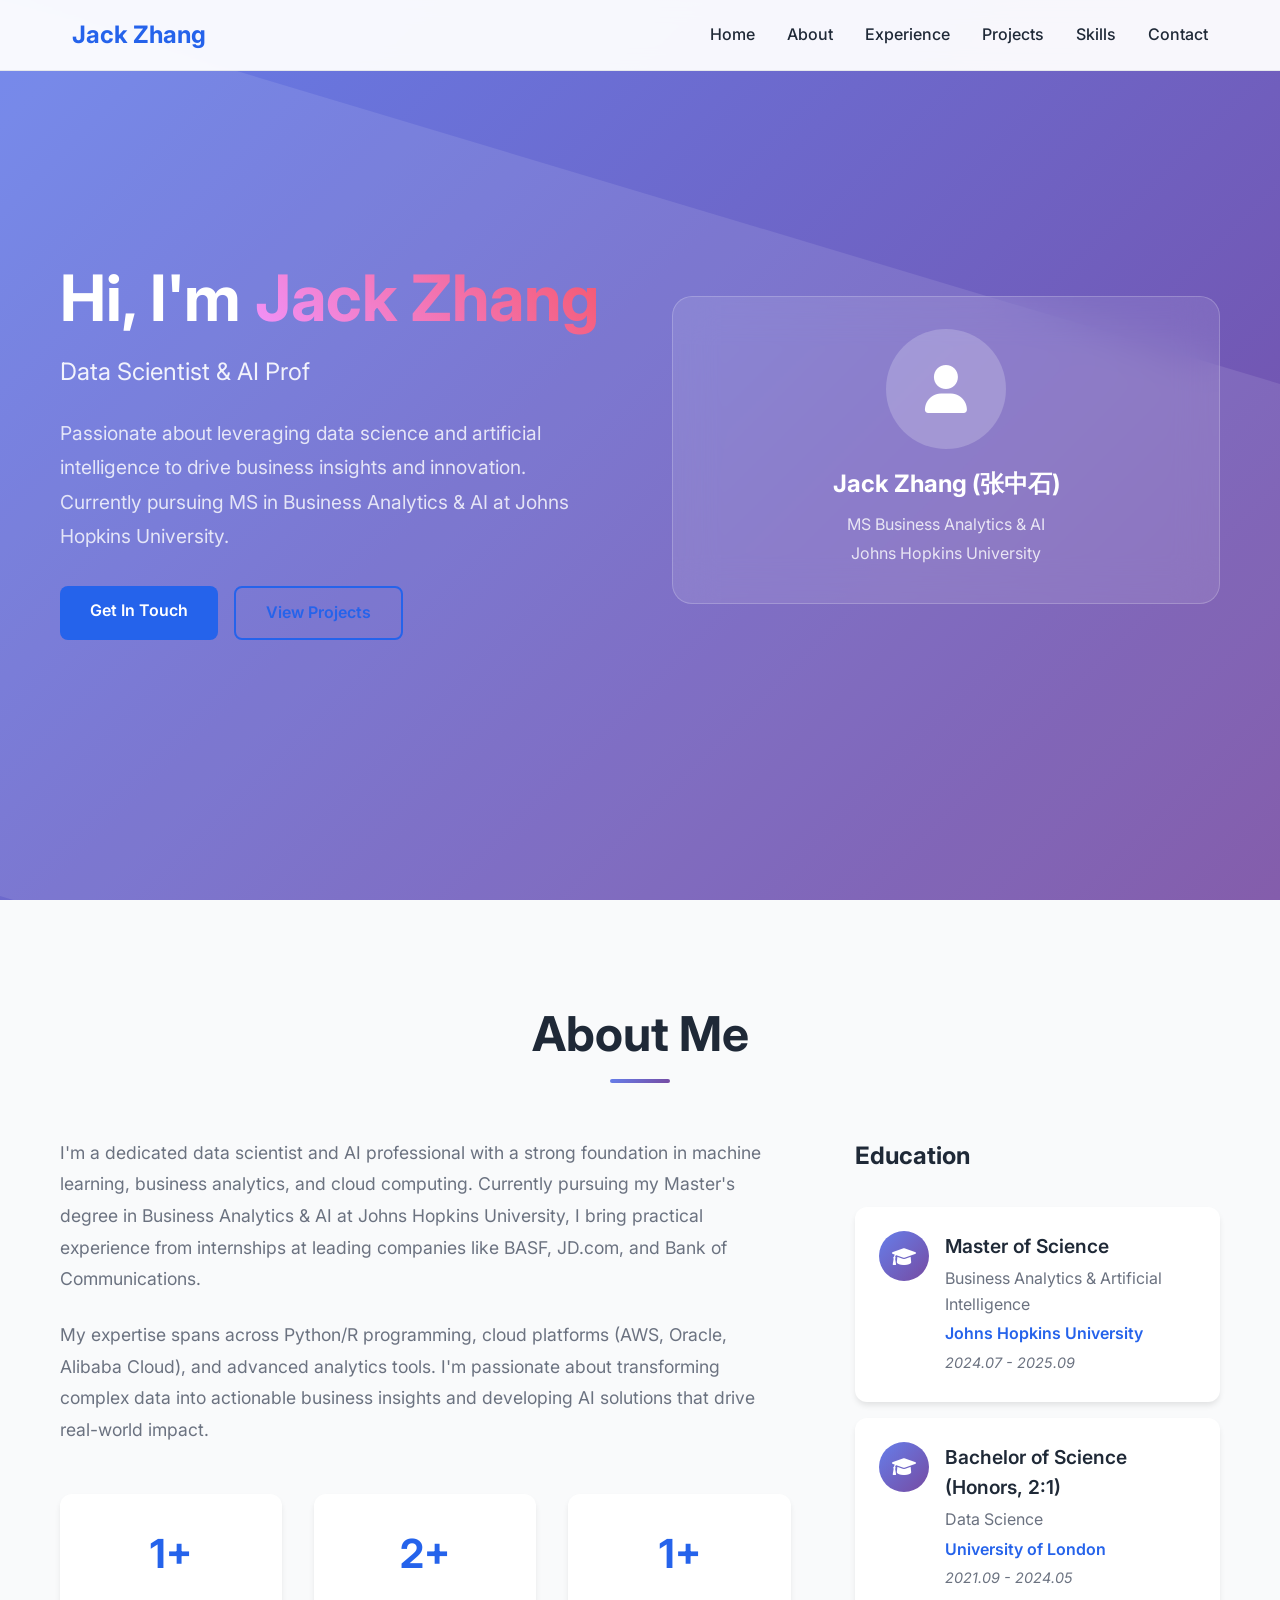
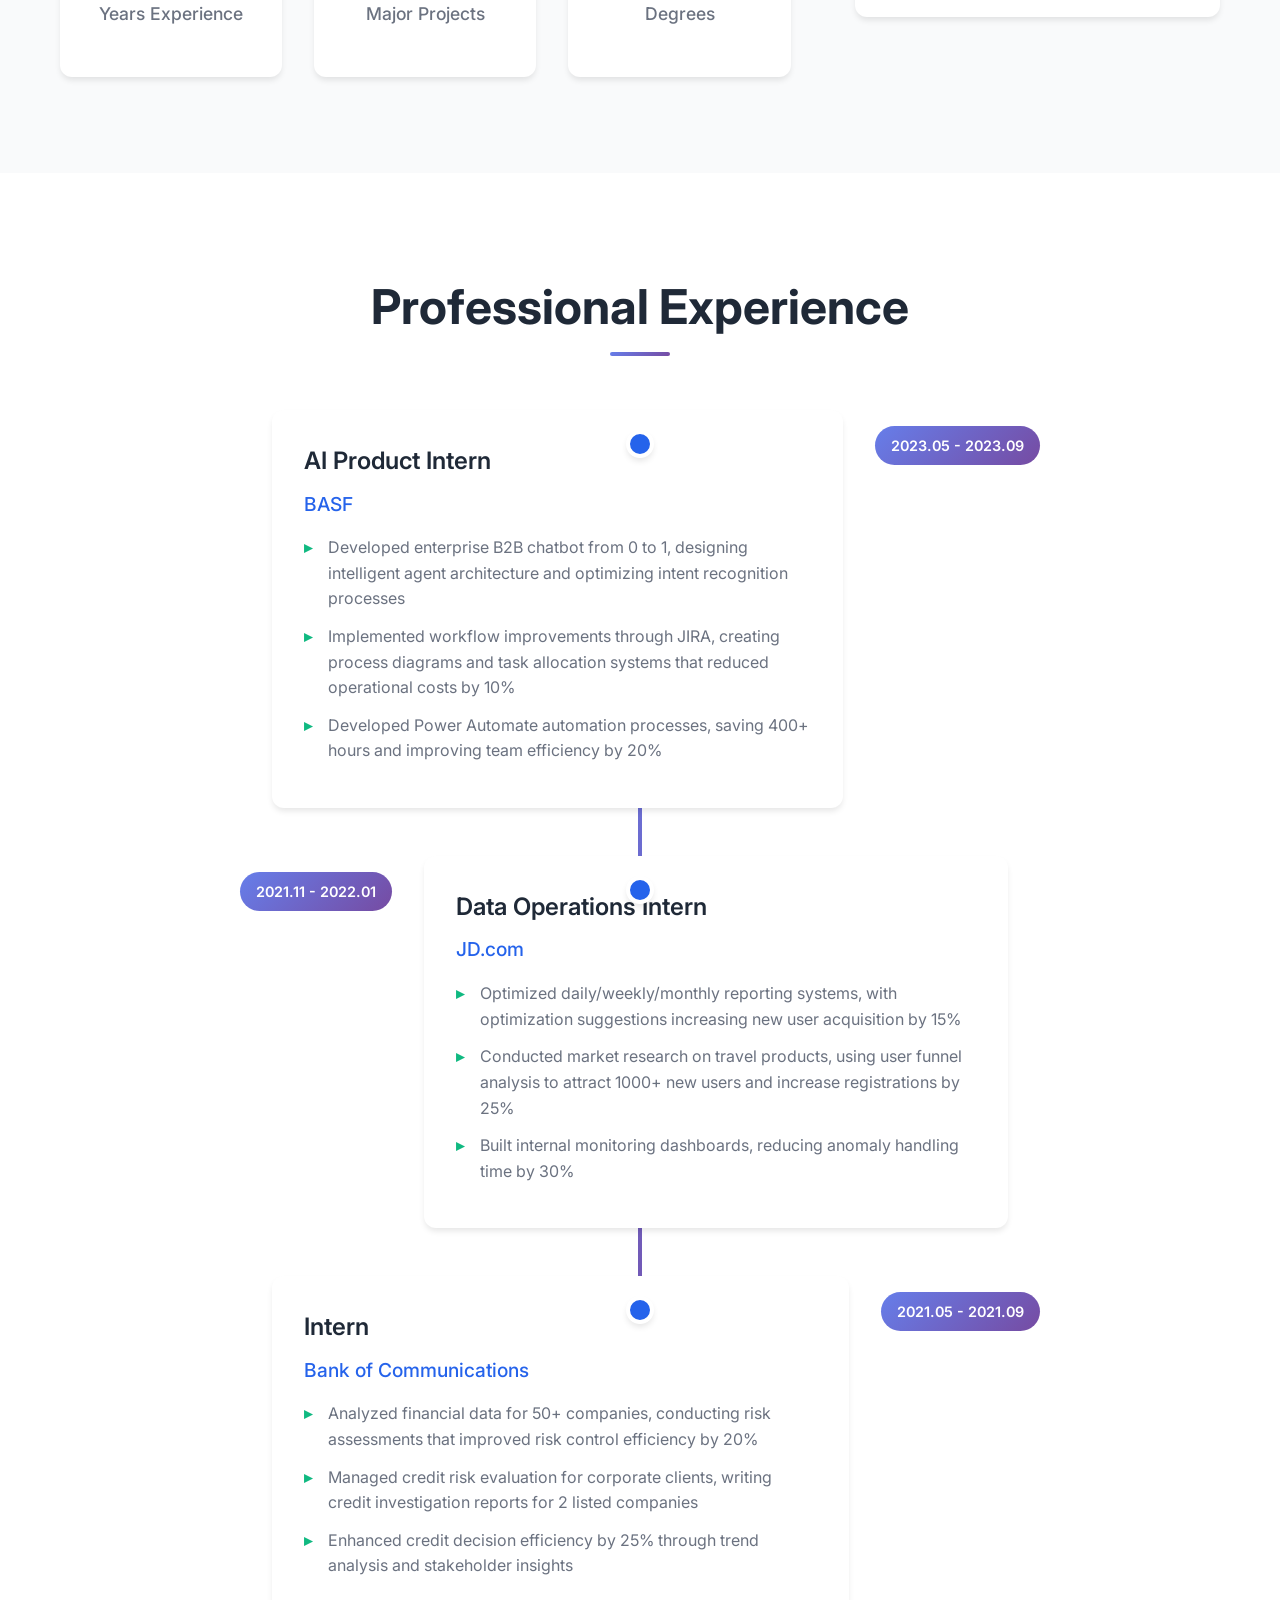
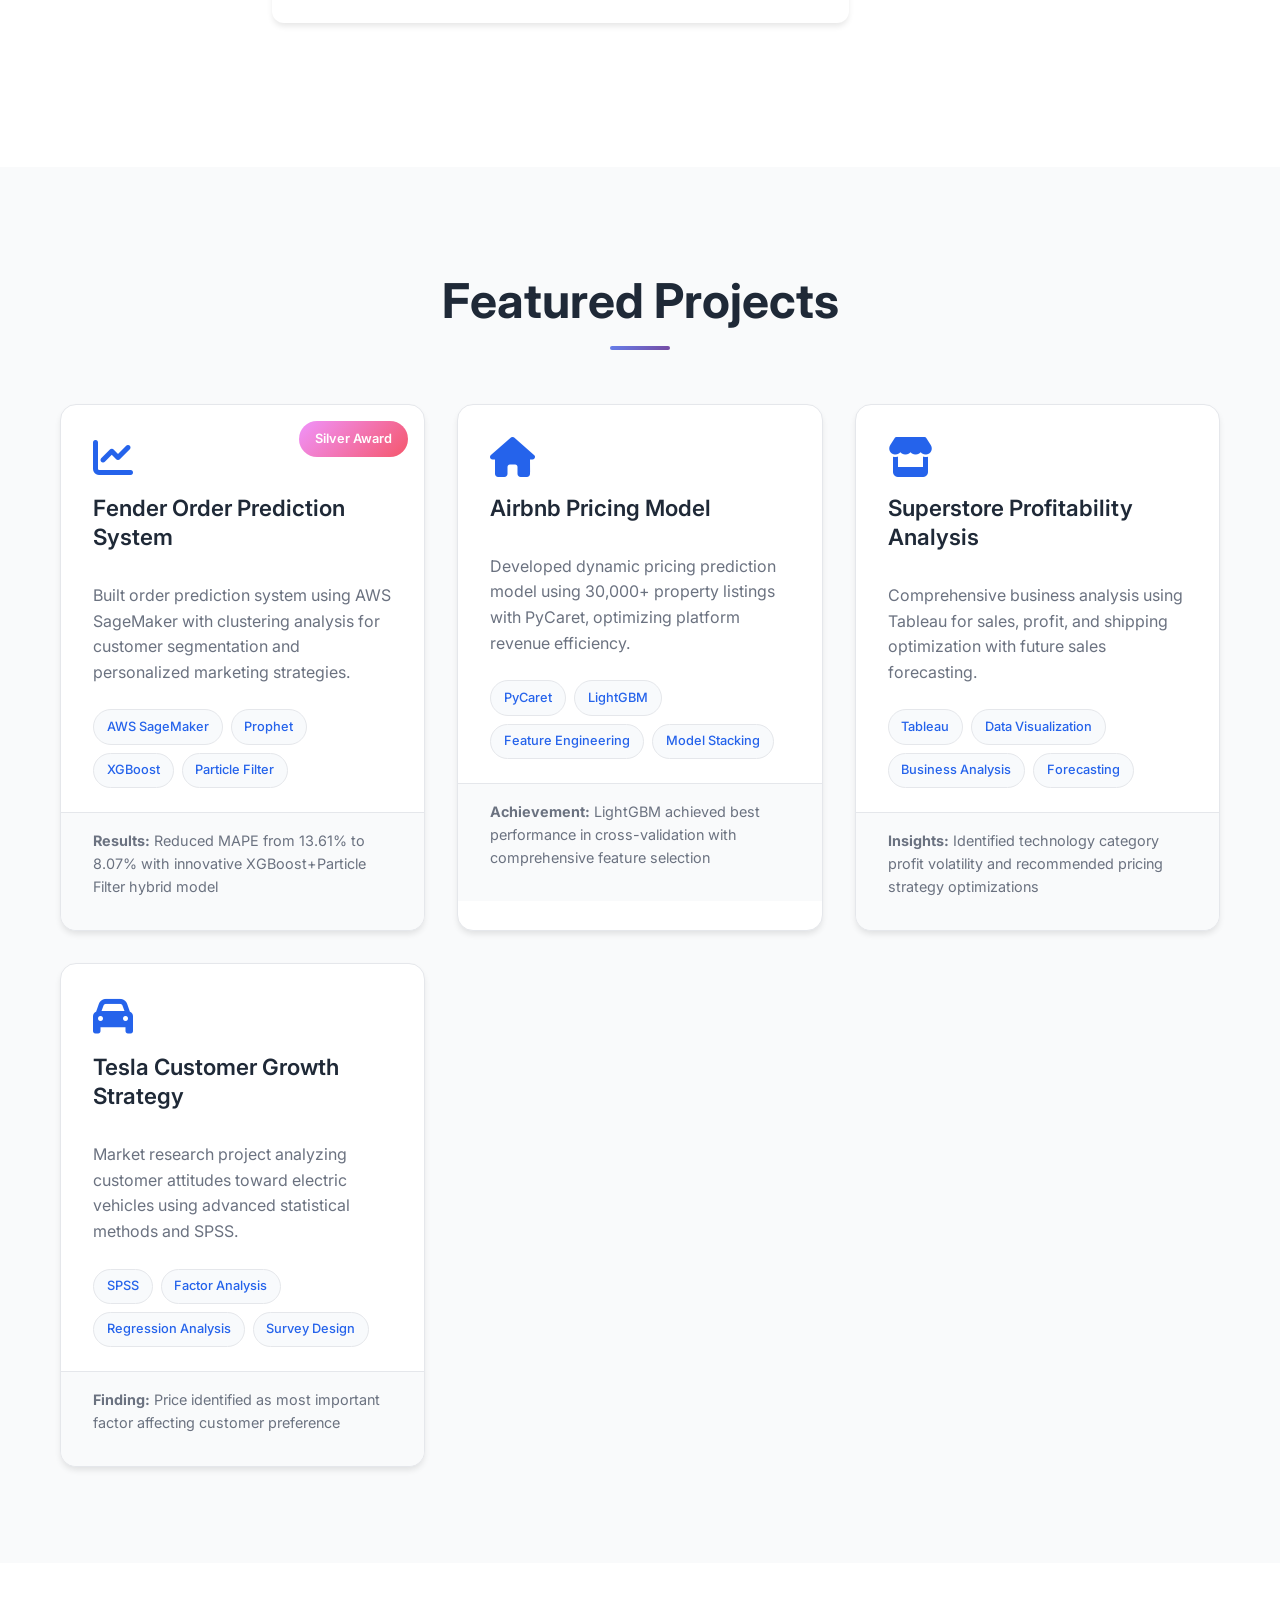
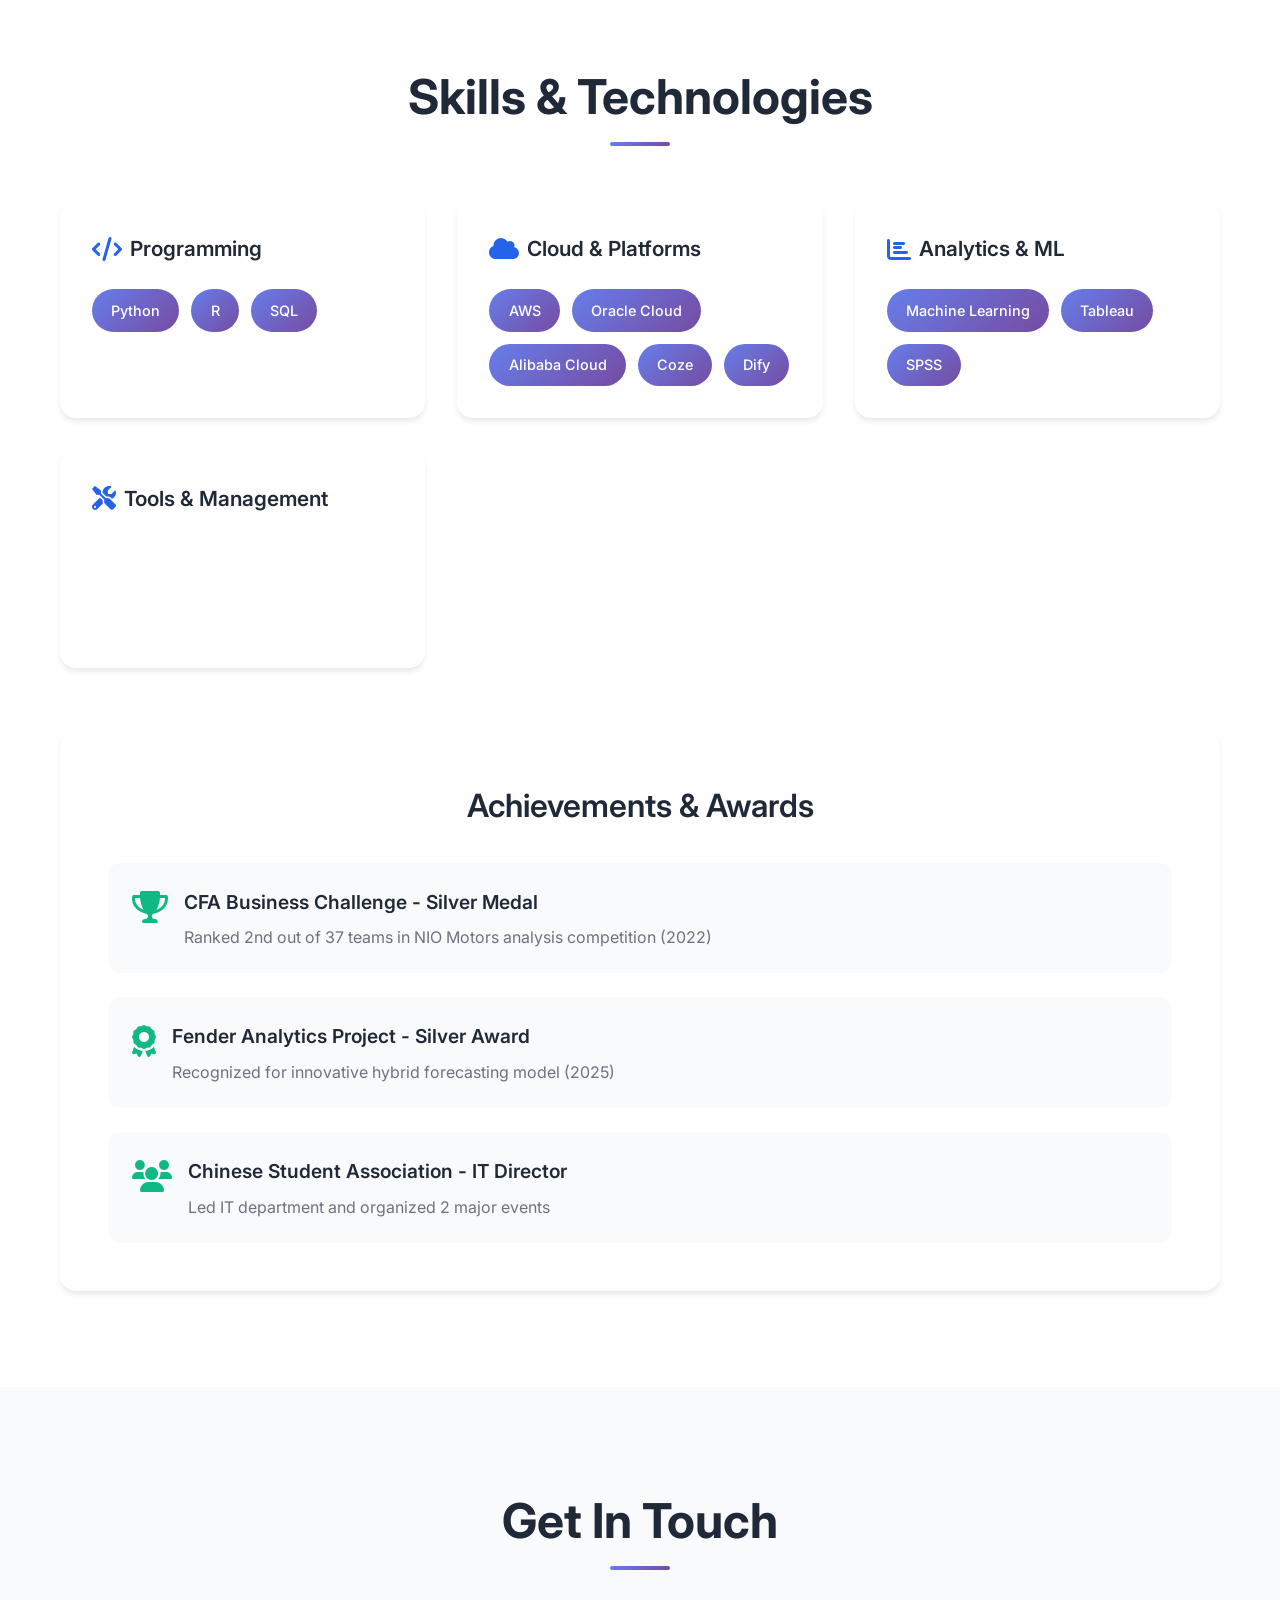
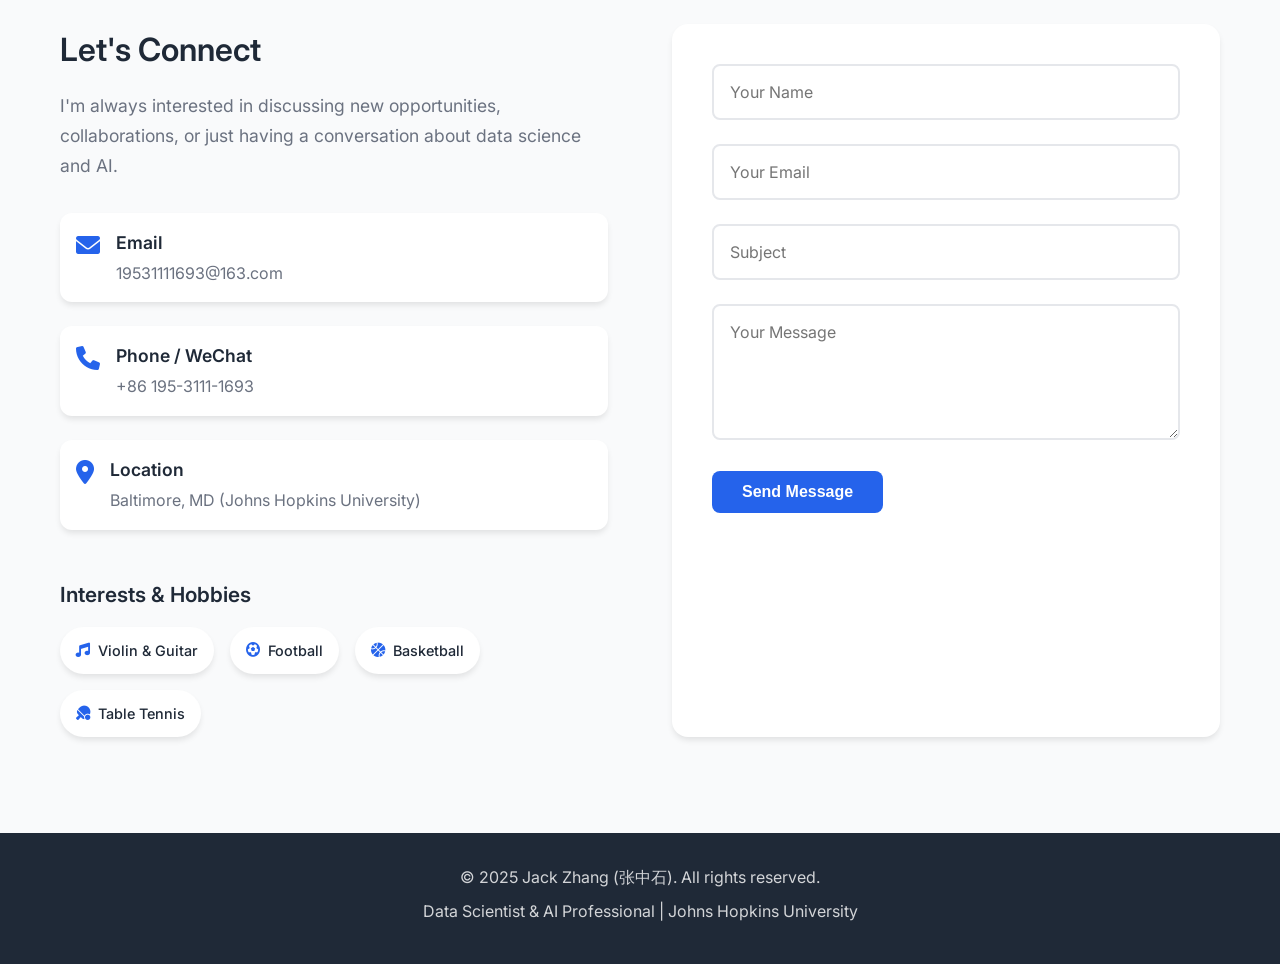
==== index.html @ 3772427a "Create personal portfolio website with responsive design and interactive features Co-authored-by: zh" ====
<!DOCTYPE html>
<html lang="en">
<head>
    <meta charset="UTF-8">
    <meta name="viewport" content="width=device-width, initial-scale=1.0">
    <title>Jack Zhang - Data Scientist & AI Professional</title>
    <link rel="stylesheet" href="styles.css">
    <link href="https://fonts.googleapis.com/css2?family=Inter:wght@300;400;500;600;700&display=swap" rel="stylesheet">
    <link rel="stylesheet" href="https://cdnjs.cloudflare.com/ajax/libs/font-awesome/6.0.0/css/all.min.css">
</head>
<body>
    <!-- Navigation -->
    <nav class="navbar">
        <div class="nav-container">
            <div class="nav-logo">
                <a href="#home">Jack Zhang</a>
            </div>
            <div class="nav-menu">
                <a href="#home" class="nav-link">Home</a>
                <a href="#about" class="nav-link">About</a>
                <a href="#experience" class="nav-link">Experience</a>
                <a href="#projects" class="nav-link">Projects</a>
                <a href="#skills" class="nav-link">Skills</a>
                <a href="#contact" class="nav-link">Contact</a>
            </div>
            <div class="hamburger">
                <span></span>
                <span></span>
                <span></span>
            </div>
        </div>
    </nav>

    <!-- Hero Section -->
    <section id="home" class="hero">
        <div class="container">
            <div class="hero-content">
                <div class="hero-text">
                    <h1 class="hero-title">
                        Hi, I'm <span class="highlight">Jack Zhang</span>
                    </h1>
                    <h2 class="hero-subtitle">Data Scientist & AI Professional</h2>
                    <p class="hero-description">
                        Passionate about leveraging data science and artificial intelligence to drive business insights and innovation. 
                        Currently pursuing MS in Business Analytics & AI at Johns Hopkins University.
                    </p>
                    <div class="hero-buttons">
                        <a href="#contact" class="btn btn-primary">Get In Touch</a>
                        <a href="#projects" class="btn btn-secondary">View Projects</a>
                    </div>
                </div>
                <div class="hero-image">
                    <div class="profile-card">
                        <div class="profile-avatar">
                            <i class="fas fa-user"></i>
                        </div>
                        <div class="profile-info">
                            <h3>Jack Zhang (张中石)</h3>
                            <p>MS Business Analytics & AI</p>
                            <p>Johns Hopkins University</p>
                        </div>
                    </div>
                </div>
            </div>
        </div>
    </section>

    <!-- About Section -->
    <section id="about" class="about">
        <div class="container">
            <h2 class="section-title">About Me</h2>
            <div class="about-content">
                <div class="about-text">
                    <p>
                        I'm a dedicated data scientist and AI professional with a strong foundation in machine learning, 
                        business analytics, and cloud computing. Currently pursuing my Master's degree in Business Analytics 
                        & AI at Johns Hopkins University, I bring practical experience from internships at leading companies 
                        like BASF, JD.com, and Bank of Communications.
                    </p>
                    <p>
                        My expertise spans across Python/R programming, cloud platforms (AWS, Oracle, Alibaba Cloud), 
                        and advanced analytics tools. I'm passionate about transforming complex data into actionable 
                        business insights and developing AI solutions that drive real-world impact.
                    </p>
                    <div class="about-stats">
                        <div class="stat">
                            <h3>3+</h3>
                            <p>Years Experience</p>
                        </div>
                        <div class="stat">
                            <h3>5+</h3>
                            <p>Major Projects</p>
                        </div>
                        <div class="stat">
                            <h3>2</h3>
                            <p>Degrees</p>
                        </div>
                    </div>
                </div>
                <div class="about-education">
                    <h3>Education</h3>
                    <div class="education-item">
                        <div class="education-icon">
                            <i class="fas fa-graduation-cap"></i>
                        </div>
                        <div class="education-details">
                            <h4>Master of Science</h4>
                            <p>Business Analytics & Artificial Intelligence</p>
                            <p class="institution">Johns Hopkins University</p>
                            <p class="date">2024.07 - 2025.09</p>
                        </div>
                    </div>
                    <div class="education-item">
                        <div class="education-icon">
                            <i class="fas fa-graduation-cap"></i>
                        </div>
                        <div class="education-details">
                            <h4>Bachelor of Science (Honors, 2:1)</h4>
                            <p>Data Science</p>
                            <p class="institution">University of London</p>
                            <p class="date">2021.09 - 2024.05</p>
                        </div>
                    </div>
                </div>
            </div>
        </div>
    </section>

    <!-- Experience Section -->
    <section id="experience" class="experience">
        <div class="container">
            <h2 class="section-title">Professional Experience</h2>
            <div class="timeline">
                <div class="timeline-item">
                    <div class="timeline-date">2023.05 - 2023.09</div>
                    <div class="timeline-content">
                        <h3>AI Product Intern</h3>
                        <h4>BASF</h4>
                        <ul>
                            <li>Developed enterprise B2B chatbot from 0 to 1, designing intelligent agent architecture and optimizing intent recognition processes</li>
                            <li>Implemented workflow improvements through JIRA, creating process diagrams and task allocation systems that reduced operational costs by 10%</li>
                            <li>Developed Power Automate automation processes, saving 400+ hours and improving team efficiency by 20%</li>
                        </ul>
                    </div>
                </div>
                <div class="timeline-item">
                    <div class="timeline-date">2021.11 - 2022.01</div>
                    <div class="timeline-content">
                        <h3>Data Operations Intern</h3>
                        <h4>JD.com</h4>
                        <ul>
                            <li>Optimized daily/weekly/monthly reporting systems, with optimization suggestions increasing new user acquisition by 15%</li>
                            <li>Conducted market research on travel products, using user funnel analysis to attract 1000+ new users and increase registrations by 25%</li>
                            <li>Built internal monitoring dashboards, reducing anomaly handling time by 30%</li>
                        </ul>
                    </div>
                </div>
                <div class="timeline-item">
                    <div class="timeline-date">2021.05 - 2021.09</div>
                    <div class="timeline-content">
                        <h3>Intern</h3>
                        <h4>Bank of Communications</h4>
                        <ul>
                            <li>Analyzed financial data for 50+ companies, conducting risk assessments that improved risk control efficiency by 20%</li>
                            <li>Managed credit risk evaluation for corporate clients, writing credit investigation reports for 2 listed companies</li>
                            <li>Enhanced credit decision efficiency by 25% through trend analysis and stakeholder insights</li>
                        </ul>
                    </div>
                </div>
            </div>
        </div>
    </section>

    <!-- Projects Section -->
    <section id="projects" class="projects">
        <div class="container">
            <h2 class="section-title">Featured Projects</h2>
            <div class="projects-grid">
                <div class="project-card">
                    <div class="project-header">
                        <i class="fas fa-chart-line"></i>
                        <h3>Fender Order Prediction System</h3>
                        <span class="award">Silver Award</span>
                    </div>
                    <p>Built order prediction system using AWS SageMaker with clustering analysis for customer segmentation and personalized marketing strategies.</p>
                    <div class="project-tech">
                        <span>AWS SageMaker</span>
                        <span>Prophet</span>
                        <span>XGBoost</span>
                        <span>Particle Filter</span>
                    </div>
                    <div class="project-results">
                        <p><strong>Results:</strong> Reduced MAPE from 13.61% to 8.07% with innovative XGBoost+Particle Filter hybrid model</p>
                    </div>
                </div>

                <div class="project-card">
                    <div class="project-header">
                        <i class="fas fa-home"></i>
                        <h3>Airbnb Pricing Model</h3>
                    </div>
                    <p>Developed dynamic pricing prediction model using 30,000+ property listings with PyCaret, optimizing platform revenue efficiency.</p>
                    <div class="project-tech">
                        <span>PyCaret</span>
                        <span>LightGBM</span>
                        <span>Feature Engineering</span>
                        <span>Model Stacking</span>
                    </div>
                    <div class="project-results">
                        <p><strong>Achievement:</strong> LightGBM achieved best performance in cross-validation with comprehensive feature selection</p>
                    </div>
                </div>

                <div class="project-card">
                    <div class="project-header">
                        <i class="fas fa-store"></i>
                        <h3>Superstore Profitability Analysis</h3>
                    </div>
                    <p>Comprehensive business analysis using Tableau for sales, profit, and shipping optimization with future sales forecasting.</p>
                    <div class="project-tech">
                        <span>Tableau</span>
                        <span>Data Visualization</span>
                        <span>Business Analysis</span>
                        <span>Forecasting</span>
                    </div>
                    <div class="project-results">
                        <p><strong>Insights:</strong> Identified technology category profit volatility and recommended pricing strategy optimizations</p>
                    </div>
                </div>

                <div class="project-card">
                    <div class="project-header">
                        <i class="fas fa-car"></i>
                        <h3>Tesla Customer Growth Strategy</h3>
                    </div>
                    <p>Market research project analyzing customer attitudes toward electric vehicles using advanced statistical methods and SPSS.</p>
                    <div class="project-tech">
                        <span>SPSS</span>
                        <span>Factor Analysis</span>
                        <span>Regression Analysis</span>
                        <span>Survey Design</span>
                    </div>
                    <div class="project-results">
                        <p><strong>Finding:</strong> Price identified as most important factor affecting customer preference</p>
                    </div>
                </div>
            </div>
        </div>
    </section>

    <!-- Skills Section -->
    <section id="skills" class="skills">
        <div class="container">
            <h2 class="section-title">Skills & Technologies</h2>
            <div class="skills-grid">
                <div class="skill-category">
                    <h3><i class="fas fa-code"></i> Programming</h3>
                    <div class="skill-items">
                        <span class="skill-item">Python</span>
                        <span class="skill-item">R</span>
                        <span class="skill-item">SQL</span>
                    </div>
                </div>
                <div class="skill-category">
                    <h3><i class="fas fa-cloud"></i> Cloud & Platforms</h3>
                    <div class="skill-items">
                        <span class="skill-item">AWS</span>
                        <span class="skill-item">Oracle Cloud</span>
                        <span class="skill-item">Alibaba Cloud</span>
                        <span class="skill-item">Coze</span>
                        <span class="skill-item">Dify</span>
                    </div>
                </div>
                <div class="skill-category">
                    <h3><i class="fas fa-chart-bar"></i> Analytics & ML</h3>
                    <div class="skill-items">
                        <span class="skill-item">Machine Learning</span>
                        <span class="skill-item">Tableau</span>
                        <span class="skill-item">SPSS</span>
                        <span class="skill-item">Excel</span>
                    </div>
                </div>
                <div class="skill-category">
                    <h3><i class="fas fa-tools"></i> Tools & Management</h3>
                    <div class="skill-items">
                        <span class="skill-item">JIRA</span>
                        <span class="skill-item">Lucidchart</span>
                        <span class="skill-item">Xmind</span>
                        <span class="skill-item">Cursor</span>
                    </div>
                </div>
            </div>

            <div class="achievements">
                <h3>Achievements & Awards</h3>
                <div class="achievement-items">
                    <div class="achievement">
                        <i class="fas fa-trophy"></i>
                        <div>
                            <h4>CFA Business Challenge - Silver Medal</h4>
                            <p>Ranked 2nd out of 37 teams in NIO Motors analysis competition (2022)</p>
                        </div>
                    </div>
                    <div class="achievement">
                        <i class="fas fa-award"></i>
                        <div>
                            <h4>Fender Analytics Project - Silver Award</h4>
                            <p>Recognized for innovative hybrid forecasting model (2025)</p>
                        </div>
                    </div>
                    <div class="achievement">
                        <i class="fas fa-users"></i>
                        <div>
                            <h4>Chinese Student Association - IT Director</h4>
                            <p>Led IT department and organized 2 major events</p>
                        </div>
                    </div>
                </div>
            </div>
        </div>
    </section>

    <!-- Contact Section -->
    <section id="contact" class="contact">
        <div class="container">
            <h2 class="section-title">Get In Touch</h2>
            <div class="contact-content">
                <div class="contact-info">
                    <h3>Let's Connect</h3>
                    <p>I'm always interested in discussing new opportunities, collaborations, or just having a conversation about data science and AI.</p>
                    
                    <div class="contact-items">
                        <div class="contact-item">
                            <i class="fas fa-envelope"></i>
                            <div>
                                <h4>Email</h4>
                                <p>19531111693@163.com</p>
                            </div>
                        </div>
                        <div class="contact-item">
                            <i class="fas fa-phone"></i>
                            <div>
                                <h4>Phone / WeChat</h4>
                                <p>+86 195-3111-1693</p>
                            </div>
                        </div>
                        <div class="contact-item">
                            <i class="fas fa-map-marker-alt"></i>
                            <div>
                                <h4>Location</h4>
                                <p>Baltimore, MD (Johns Hopkins University)</p>
                            </div>
                        </div>
                    </div>

                    <div class="hobbies">
                        <h4>Interests & Hobbies</h4>
                        <div class="hobby-items">
                            <span><i class="fas fa-music"></i> Violin & Guitar</span>
                            <span><i class="fas fa-futbol"></i> Football</span>
                            <span><i class="fas fa-basketball-ball"></i> Basketball</span>
                            <span><i class="fas fa-table-tennis"></i> Table Tennis</span>
                        </div>
                    </div>
                </div>
                
                <div class="contact-form">
                    <form id="contactForm">
                        <div class="form-group">
                            <input type="text" id="name" name="name" placeholder="Your Name" required>
                        </div>
                        <div class="form-group">
                            <input type="email" id="email" name="email" placeholder="Your Email" required>
                        </div>
                        <div class="form-group">
                            <input type="text" id="subject" name="subject" placeholder="Subject" required>
                        </div>
                        <div class="form-group">
                            <textarea id="message" name="message" placeholder="Your Message" rows="5" required></textarea>
                        </div>
                        <button type="submit" class="btn btn-primary">Send Message</button>
                    </form>
                </div>
            </div>
        </div>
    </section>

    <!-- Footer -->
    <footer class="footer">
        <div class="container">
            <div class="footer-content">
                <p>&copy; 2025 Jack Zhang (张中石). All rights reserved.</p>
                <p>Data Scientist & AI Professional | Johns Hopkins University</p>
            </div>
        </div>
    </footer>

    <script src="script.js"></script>
</body>
</html>
---- styles.css ----
* {
    margin: 0;
    padding: 0;
    box-sizing: border-box;
}

:root {
    --primary-color: #2563eb;
    --primary-dark: #1d4ed8;
    --secondary-color: #f8fafc;
    --accent-color: #10b981;
    --text-primary: #1f2937;
    --text-secondary: #6b7280;
    --background: #ffffff;
    --background-alt: #f9fafb;
    --border-color: #e5e7eb;
    --shadow: 0 4px 6px -1px rgba(0, 0, 0, 0.1);
    --shadow-lg: 0 20px 25px -5px rgba(0, 0, 0, 0.1);
    --gradient: linear-gradient(135deg, #667eea 0%, #764ba2 100%);
    --gradient-alt: linear-gradient(135deg, #f093fb 0%, #f5576c 100%);
}

body {
    font-family: 'Inter', sans-serif;
    line-height: 1.6;
    color: var(--text-primary);
    background: var(--background);
}

.container {
    max-width: 1200px;
    margin: 0 auto;
    padding: 0 20px;
}

/* Navigation */
.navbar {
    position: fixed;
    top: 0;
    width: 100%;
    background: rgba(255, 255, 255, 0.95);
    backdrop-filter: blur(10px);
    z-index: 1000;
    border-bottom: 1px solid var(--border-color);
    transition: all 0.3s ease;
}

.nav-container {
    display: flex;
    justify-content: space-between;
    align-items: center;
    padding: 1rem 2rem;
    max-width: 1200px;
    margin: 0 auto;
}

.nav-logo a {
    font-size: 1.5rem;
    font-weight: 700;
    color: var(--primary-color);
    text-decoration: none;
    transition: color 0.3s ease;
}

.nav-logo a:hover {
    color: var(--primary-dark);
}

.nav-menu {
    display: flex;
    gap: 2rem;
}

.nav-link {
    text-decoration: none;
    color: var(--text-primary);
    font-weight: 500;
    transition: color 0.3s ease;
    position: relative;
}

.nav-link:hover {
    color: var(--primary-color);
}

.nav-link::after {
    content: '';
    position: absolute;
    bottom: -5px;
    left: 0;
    width: 0;
    height: 2px;
    background: var(--primary-color);
    transition: width 0.3s ease;
}

.nav-link:hover::after {
    width: 100%;
}

.hamburger {
    display: none;
    flex-direction: column;
    cursor: pointer;
}

.hamburger span {
    width: 25px;
    height: 3px;
    background: var(--text-primary);
    margin: 3px 0;
    transition: 0.3s;
}

/* Buttons */
.btn {
    display: inline-block;
    padding: 12px 30px;
    border-radius: 8px;
    text-decoration: none;
    font-weight: 600;
    transition: all 0.3s ease;
    border: none;
    cursor: pointer;
    font-size: 1rem;
}

.btn-primary {
    background: var(--primary-color);
    color: white;
}

.btn-primary:hover {
    background: var(--primary-dark);
    transform: translateY(-2px);
    box-shadow: var(--shadow-lg);
}

.btn-secondary {
    background: transparent;
    color: var(--primary-color);
    border: 2px solid var(--primary-color);
}

.btn-secondary:hover {
    background: var(--primary-color);
    color: white;
    transform: translateY(-2px);
}

/* Section Titles */
.section-title {
    font-size: 3rem;
    font-weight: 700;
    text-align: center;
    margin-bottom: 4rem;
    color: var(--text-primary);
    position: relative;
}

.section-title::after {
    content: '';
    position: absolute;
    bottom: -10px;
    left: 50%;
    transform: translateX(-50%);
    width: 60px;
    height: 4px;
    background: var(--gradient);
    border-radius: 2px;
}

/* Hero Section */
.hero {
    min-height: 100vh;
    display: flex;
    align-items: center;
    background: linear-gradient(135deg, #667eea 0%, #764ba2 100%);
    color: white;
    position: relative;
    overflow: hidden;
}

.hero::before {
    content: '';
    position: absolute;
    top: 0;
    left: 0;
    right: 0;
    bottom: 0;
    background: url('data:image/svg+xml,<svg xmlns="http://www.w3.org/2000/svg" viewBox="0 0 1000 1000"><polygon fill="rgba(255,255,255,0.1)" points="0,0 1000,300 1000,1000 0,700"/></svg>');
    background-size: cover;
}

.hero-content {
    display: grid;
    grid-template-columns: 1fr 1fr;
    gap: 4rem;
    align-items: center;
    position: relative;
    z-index: 1;
}

.hero-title {
    font-size: 4rem;
    font-weight: 700;
    margin-bottom: 1rem;
    line-height: 1.2;
}

.hero-subtitle {
    font-size: 1.5rem;
    font-weight: 400;
    margin-bottom: 1.5rem;
    color: rgba(255, 255, 255, 0.9);
}

.hero-description {
    font-size: 1.2rem;
    margin-bottom: 2rem;
    color: rgba(255, 255, 255, 0.8);
    line-height: 1.8;
}

.highlight {
    background: linear-gradient(45deg, #f093fb, #f5576c);
    -webkit-background-clip: text;
    -webkit-text-fill-color: transparent;
    background-clip: text;
}

.hero-buttons {
    display: flex;
    gap: 1rem;
    flex-wrap: wrap;
}

.profile-card {
    background: rgba(255, 255, 255, 0.1);
    backdrop-filter: blur(20px);
    border-radius: 20px;
    padding: 2rem;
    text-align: center;
    border: 1px solid rgba(255, 255, 255, 0.2);
    transition: transform 0.3s ease;
}

.profile-card:hover {
    transform: translateY(-10px);
}

.profile-avatar {
    width: 120px;
    height: 120px;
    border-radius: 50%;
    background: rgba(255, 255, 255, 0.2);
    display: flex;
    align-items: center;
    justify-content: center;
    margin: 0 auto 1rem;
    font-size: 3rem;
}

.profile-info h3 {
    font-size: 1.5rem;
    margin-bottom: 0.5rem;
}

.profile-info p {
    color: rgba(255, 255, 255, 0.8);
    margin-bottom: 0.25rem;
}

/* About Section */
.about {
    padding: 6rem 0;
    background: var(--background-alt);
}

.about-content {
    display: grid;
    grid-template-columns: 2fr 1fr;
    gap: 4rem;
    align-items: start;
}

.about-text {
    font-size: 1.1rem;
    line-height: 1.8;
    color: var(--text-secondary);
}

.about-text p {
    margin-bottom: 1.5rem;
}

.about-stats {
    display: grid;
    grid-template-columns: repeat(3, 1fr);
    gap: 2rem;
    margin-top: 3rem;
}

.stat {
    text-align: center;
    padding: 1.5rem;
    background: white;
    border-radius: 12px;
    box-shadow: var(--shadow);
    transition: transform 0.3s ease;
}

.stat:hover {
    transform: translateY(-5px);
}

.stat h3 {
    font-size: 2.5rem;
    font-weight: 700;
    color: var(--primary-color);
    margin-bottom: 0.5rem;
}

.stat p {
    color: var(--text-secondary);
    font-weight: 500;
}

.about-education h3 {
    font-size: 1.5rem;
    margin-bottom: 2rem;
    color: var(--text-primary);
}

.education-item {
    display: flex;
    gap: 1rem;
    padding: 1.5rem;
    background: white;
    border-radius: 12px;
    box-shadow: var(--shadow);
    margin-bottom: 1rem;
    transition: transform 0.3s ease;
}

.education-item:hover {
    transform: translateX(10px);
}

.education-icon {
    display: flex;
    align-items: center;
    justify-content: center;
    width: 50px;
    height: 50px;
    background: var(--gradient);
    border-radius: 50%;
    color: white;
    font-size: 1.2rem;
    flex-shrink: 0;
}

.education-details h4 {
    font-size: 1.2rem;
    font-weight: 600;
    margin-bottom: 0.25rem;
    color: var(--text-primary);
}

.education-details p {
    color: var(--text-secondary);
    margin-bottom: 0.25rem;
}

.institution {
    font-weight: 600;
    color: var(--primary-color) !important;
}

.date {
    font-size: 0.9rem;
    font-style: italic;
}

/* Experience Section */
.experience {
    padding: 6rem 0;
    background: var(--background);
}

.timeline {
    position: relative;
    max-width: 800px;
    margin: 0 auto;
}

.timeline::before {
    content: '';
    position: absolute;
    left: 50%;
    top: 0;
    bottom: 0;
    width: 4px;
    background: var(--gradient);
    transform: translateX(-50%);
}

.timeline-item {
    display: flex;
    margin-bottom: 3rem;
    position: relative;
}

.timeline-item:nth-child(odd) {
    flex-direction: row-reverse;
}

.timeline-item::before {
    content: '';
    position: absolute;
    left: 50%;
    top: 20px;
    width: 20px;
    height: 20px;
    background: var(--primary-color);
    border-radius: 50%;
    transform: translateX(-50%);
    z-index: 1;
    border: 4px solid white;
    box-shadow: var(--shadow);
}

.timeline-date {
    background: var(--gradient);
    color: white;
    padding: 0.5rem 1rem;
    border-radius: 20px;
    font-weight: 600;
    font-size: 0.9rem;
    align-self: flex-start;
    margin-top: 1rem;
    white-space: nowrap;
}

.timeline-content {
    background: white;
    padding: 2rem;
    border-radius: 12px;
    box-shadow: var(--shadow);
    margin: 0 2rem;
    flex: 1;
    transition: transform 0.3s ease;
}

.timeline-content:hover {
    transform: scale(1.02);
}

.timeline-content h3 {
    font-size: 1.5rem;
    font-weight: 600;
    color: var(--text-primary);
    margin-bottom: 0.5rem;
}

.timeline-content h4 {
    font-size: 1.2rem;
    color: var(--primary-color);
    margin-bottom: 1rem;
    font-weight: 500;
}

.timeline-content ul {
    list-style: none;
    padding: 0;
}

.timeline-content li {
    position: relative;
    padding-left: 1.5rem;
    margin-bottom: 0.75rem;
    color: var(--text-secondary);
    line-height: 1.6;
}

.timeline-content li::before {
    content: '▸';
    position: absolute;
    left: 0;
    color: var(--accent-color);
    font-weight: bold;
}

/* Projects Section */
.projects {
    padding: 6rem 0;
    background: var(--background-alt);
}

.projects-grid {
    display: grid;
    grid-template-columns: repeat(auto-fit, minmax(350px, 1fr));
    gap: 2rem;
}

.project-card {
    background: white;
    border-radius: 16px;
    overflow: hidden;
    box-shadow: var(--shadow);
    transition: all 0.3s ease;
    border: 1px solid var(--border-color);
}

.project-card:hover {
    transform: translateY(-10px);
    box-shadow: var(--shadow-lg);
}

.project-header {
    padding: 2rem 2rem 1rem;
    position: relative;
}

.project-header i {
    font-size: 2.5rem;
    color: var(--primary-color);
    margin-bottom: 1rem;
    display: block;
}

.project-header h3 {
    font-size: 1.4rem;
    font-weight: 600;
    color: var(--text-primary);
    margin-bottom: 1rem;
    line-height: 1.3;
}

.award {
    position: absolute;
    top: 1rem;
    right: 1rem;
    background: var(--gradient-alt);
    color: white;
    padding: 0.5rem 1rem;
    border-radius: 20px;
    font-size: 0.8rem;
    font-weight: 600;
}

.project-card p {
    padding: 0 2rem;
    color: var(--text-secondary);
    line-height: 1.6;
    margin-bottom: 1.5rem;
}

.project-tech {
    padding: 0 2rem;
    display: flex;
    flex-wrap: wrap;
    gap: 0.5rem;
    margin-bottom: 1.5rem;
}

.project-tech span {
    background: var(--secondary-color);
    color: var(--primary-color);
    padding: 0.4rem 0.8rem;
    border-radius: 20px;
    font-size: 0.8rem;
    font-weight: 500;
    border: 1px solid var(--border-color);
}

.project-results {
    padding: 1rem 2rem 2rem;
    background: var(--background-alt);
    border-top: 1px solid var(--border-color);
}

.project-results p {
    margin: 0;
    padding: 0;
    font-size: 0.9rem;
    color: var(--text-secondary);
}

/* Skills Section */
.skills {
    padding: 6rem 0;
    background: var(--background);
}

.skills-grid {
    display: grid;
    grid-template-columns: repeat(auto-fit, minmax(280px, 1fr));
    gap: 2rem;
    margin-bottom: 4rem;
}

.skill-category {
    background: white;
    padding: 2rem;
    border-radius: 16px;
    box-shadow: var(--shadow);
    transition: transform 0.3s ease;
}

.skill-category:hover {
    transform: translateY(-5px);
}

.skill-category h3 {
    font-size: 1.3rem;
    font-weight: 600;
    color: var(--text-primary);
    margin-bottom: 1.5rem;
    display: flex;
    align-items: center;
    gap: 0.5rem;
}

.skill-category i {
    color: var(--primary-color);
    font-size: 1.5rem;
}

.skill-items {
    display: flex;
    flex-wrap: wrap;
    gap: 0.75rem;
}

.skill-item {
    background: var(--gradient);
    color: white;
    padding: 0.6rem 1.2rem;
    border-radius: 25px;
    font-size: 0.9rem;
    font-weight: 500;
    transition: transform 0.2s ease;
}

.skill-item:hover {
    transform: scale(1.05);
}

.achievements {
    background: white;
    padding: 3rem;
    border-radius: 16px;
    box-shadow: var(--shadow);
}

.achievements h3 {
    font-size: 2rem;
    font-weight: 600;
    color: var(--text-primary);
    margin-bottom: 2rem;
    text-align: center;
}

.achievement-items {
    display: grid;
    gap: 1.5rem;
}

.achievement {
    display: flex;
    gap: 1rem;
    padding: 1.5rem;
    background: var(--background-alt);
    border-radius: 12px;
    transition: transform 0.3s ease;
}

.achievement:hover {
    transform: translateX(10px);
}

.achievement i {
    font-size: 2rem;
    color: var(--accent-color);
    flex-shrink: 0;
    margin-top: 0.25rem;
}

.achievement h4 {
    font-size: 1.2rem;
    font-weight: 600;
    color: var(--text-primary);
    margin-bottom: 0.5rem;
}

.achievement p {
    color: var(--text-secondary);
    line-height: 1.5;
}

/* Contact Section */
.contact {
    padding: 6rem 0;
    background: var(--background-alt);
}

.contact-content {
    display: grid;
    grid-template-columns: 1fr 1fr;
    gap: 4rem;
}

.contact-info h3 {
    font-size: 2rem;
    font-weight: 600;
    color: var(--text-primary);
    margin-bottom: 1rem;
}

.contact-info > p {
    font-size: 1.1rem;
    color: var(--text-secondary);
    margin-bottom: 2rem;
    line-height: 1.7;
}

.contact-items {
    margin-bottom: 3rem;
}

.contact-item {
    display: flex;
    gap: 1rem;
    margin-bottom: 1.5rem;
    padding: 1rem;
    background: white;
    border-radius: 12px;
    box-shadow: var(--shadow);
    transition: transform 0.3s ease;
}

.contact-item:hover {
    transform: translateX(10px);
}

.contact-item i {
    font-size: 1.5rem;
    color: var(--primary-color);
    margin-top: 0.25rem;
    flex-shrink: 0;
}

.contact-item h4 {
    font-size: 1.1rem;
    font-weight: 600;
    color: var(--text-primary);
    margin-bottom: 0.25rem;
}

.contact-item p {
    color: var(--text-secondary);
}

.hobbies h4 {
    font-size: 1.3rem;
    font-weight: 600;
    color: var(--text-primary);
    margin-bottom: 1rem;
}

.hobby-items {
    display: flex;
    flex-wrap: wrap;
    gap: 1rem;
}

.hobby-items span {
    display: flex;
    align-items: center;
    gap: 0.5rem;
    background: white;
    padding: 0.75rem 1rem;
    border-radius: 25px;
    font-size: 0.9rem;
    font-weight: 500;
    color: var(--text-primary);
    box-shadow: var(--shadow);
    transition: transform 0.2s ease;
}

.hobby-items span:hover {
    transform: scale(1.05);
}

.hobby-items i {
    color: var(--primary-color);
}

.contact-form {
    background: white;
    padding: 2.5rem;
    border-radius: 16px;
    box-shadow: var(--shadow);
}

.form-group {
    margin-bottom: 1.5rem;
}

.form-group input,
.form-group textarea {
    width: 100%;
    padding: 1rem;
    border: 2px solid var(--border-color);
    border-radius: 8px;
    font-size: 1rem;
    font-family: inherit;
    transition: border-color 0.3s ease;
    background: var(--background);
}

.form-group input:focus,
.form-group textarea:focus {
    outline: none;
    border-color: var(--primary-color);
}

.form-group textarea {
    resize: vertical;
    min-height: 120px;
}

/* Footer */
.footer {
    background: var(--text-primary);
    color: white;
    padding: 2rem 0;
    text-align: center;
}

.footer-content p {
    margin-bottom: 0.5rem;
    opacity: 0.8;
}

/* Responsive Design */
@media (max-width: 768px) {
    .hamburger {
        display: flex;
    }

    .nav-menu {
        display: none;
    }

    .hero-content {
        grid-template-columns: 1fr;
        gap: 2rem;
        text-align: center;
    }

    .hero-title {
        font-size: 2.5rem;
    }

    .section-title {
        font-size: 2rem;
    }

    .about-content {
        grid-template-columns: 1fr;
        gap: 2rem;
    }

    .about-stats {
        grid-template-columns: repeat(3, 1fr);
        gap: 1rem;
    }

    .timeline::before {
        left: 30px;
    }

    .timeline-item {
        flex-direction: column;
        margin-left: 60px;
    }

    .timeline-item:nth-child(odd) {
        flex-direction: column;
    }

    .timeline-item::before {
        left: 30px;
        transform: translateX(-50%);
    }

    .timeline-content {
        margin: 1rem 0 0 0;
    }

    .timeline-date {
        align-self: flex-start;
        margin: 0 0 1rem 0;
    }

    .contact-content {
        grid-template-columns: 1fr;
        gap: 2rem;
    }

    .projects-grid {
        grid-template-columns: 1fr;
    }

    .skills-grid {
        grid-template-columns: 1fr;
    }

    .hero-buttons {
        justify-content: center;
    }

    .btn {
        padding: 10px 25px;
        font-size: 0.9rem;
    }
}

@media (max-width: 480px) {
    .container {
        padding: 0 15px;
    }

    .nav-container {
        padding: 1rem 15px;
    }

    .hero-title {
        font-size: 2rem;
    }

    .hero-subtitle {
        font-size: 1.2rem;
    }

    .section-title {
        font-size: 1.8rem;
    }

    .about-stats {
        grid-template-columns: 1fr;
        gap: 1rem;
    }

    .skill-category {
        padding: 1.5rem;
    }

    .contact-form {
        padding: 1.5rem;
    }

    .achievements {
        padding: 2rem;
    }
}

/* Smooth scrolling */
html {
    scroll-behavior: smooth;
}

/* Loading animations */
@keyframes fadeInUp {
    from {
        opacity: 0;
        transform: translateY(30px);
    }
    to {
        opacity: 1;
        transform: translateY(0);
    }
}

.hero-content,
.about-content,
.timeline-item,
.project-card,
.skill-category {
    animation: fadeInUp 0.6s ease-out;
}

/* Hover effects for interactivity */
.nav-link,
.btn,
.project-card,
.skill-item,
.contact-item {
    cursor: pointer;
}

/* Focus states for accessibility */
.btn:focus,
.nav-link:focus,
input:focus,
textarea:focus {
    outline: 2px solid var(--primary-color);
    outline-offset: 2px;
}
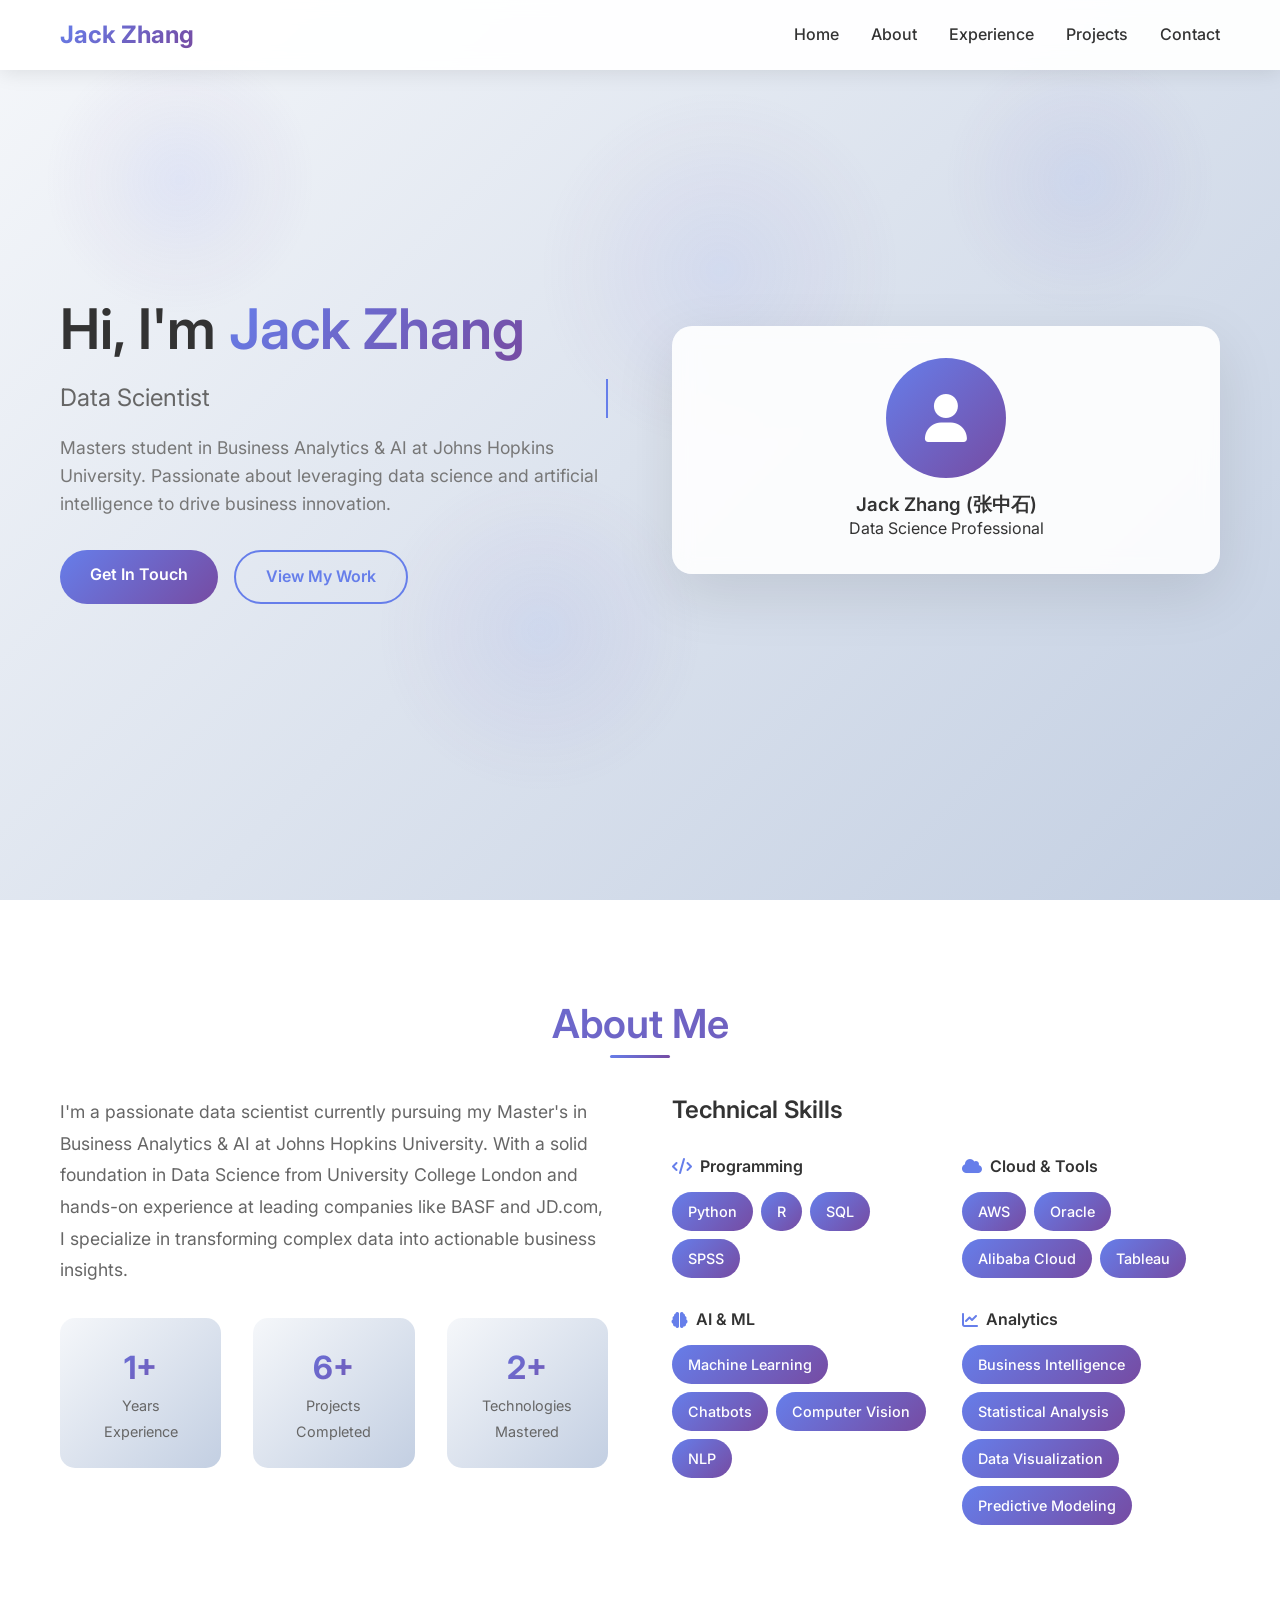
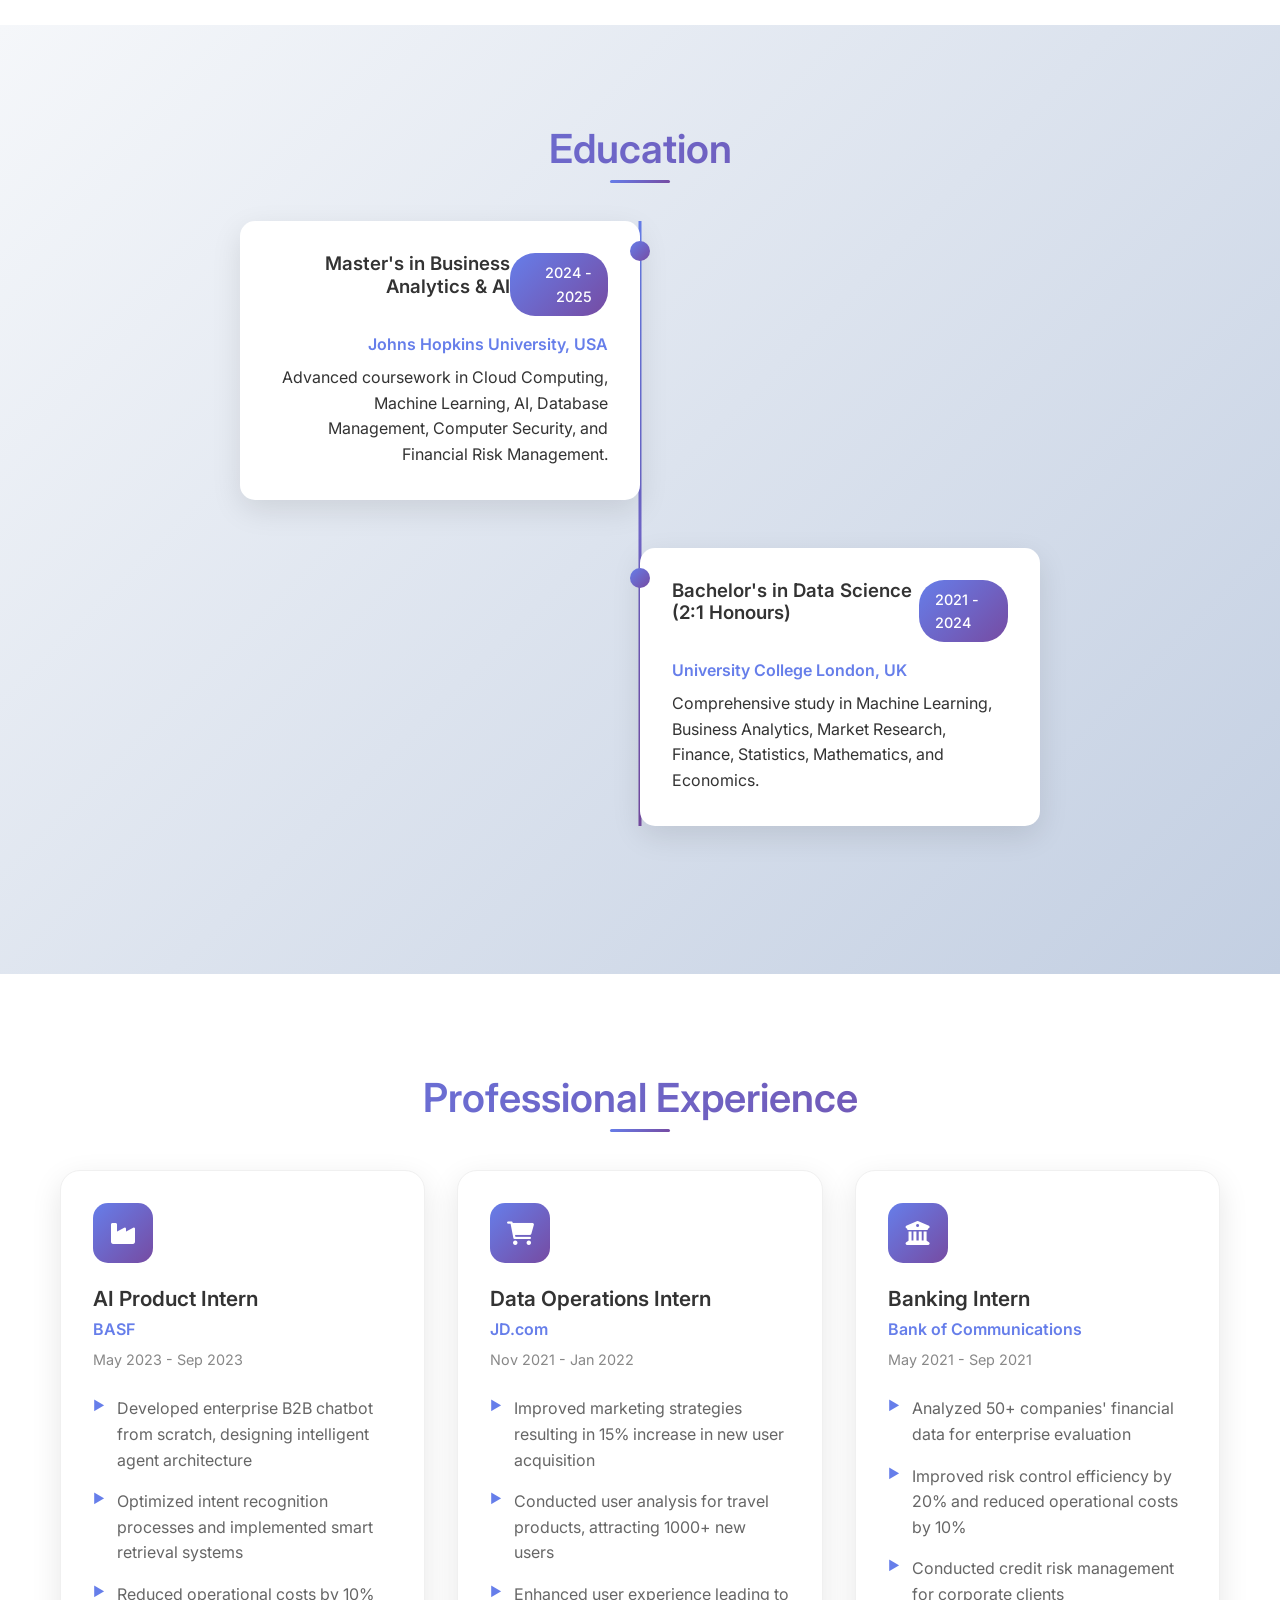
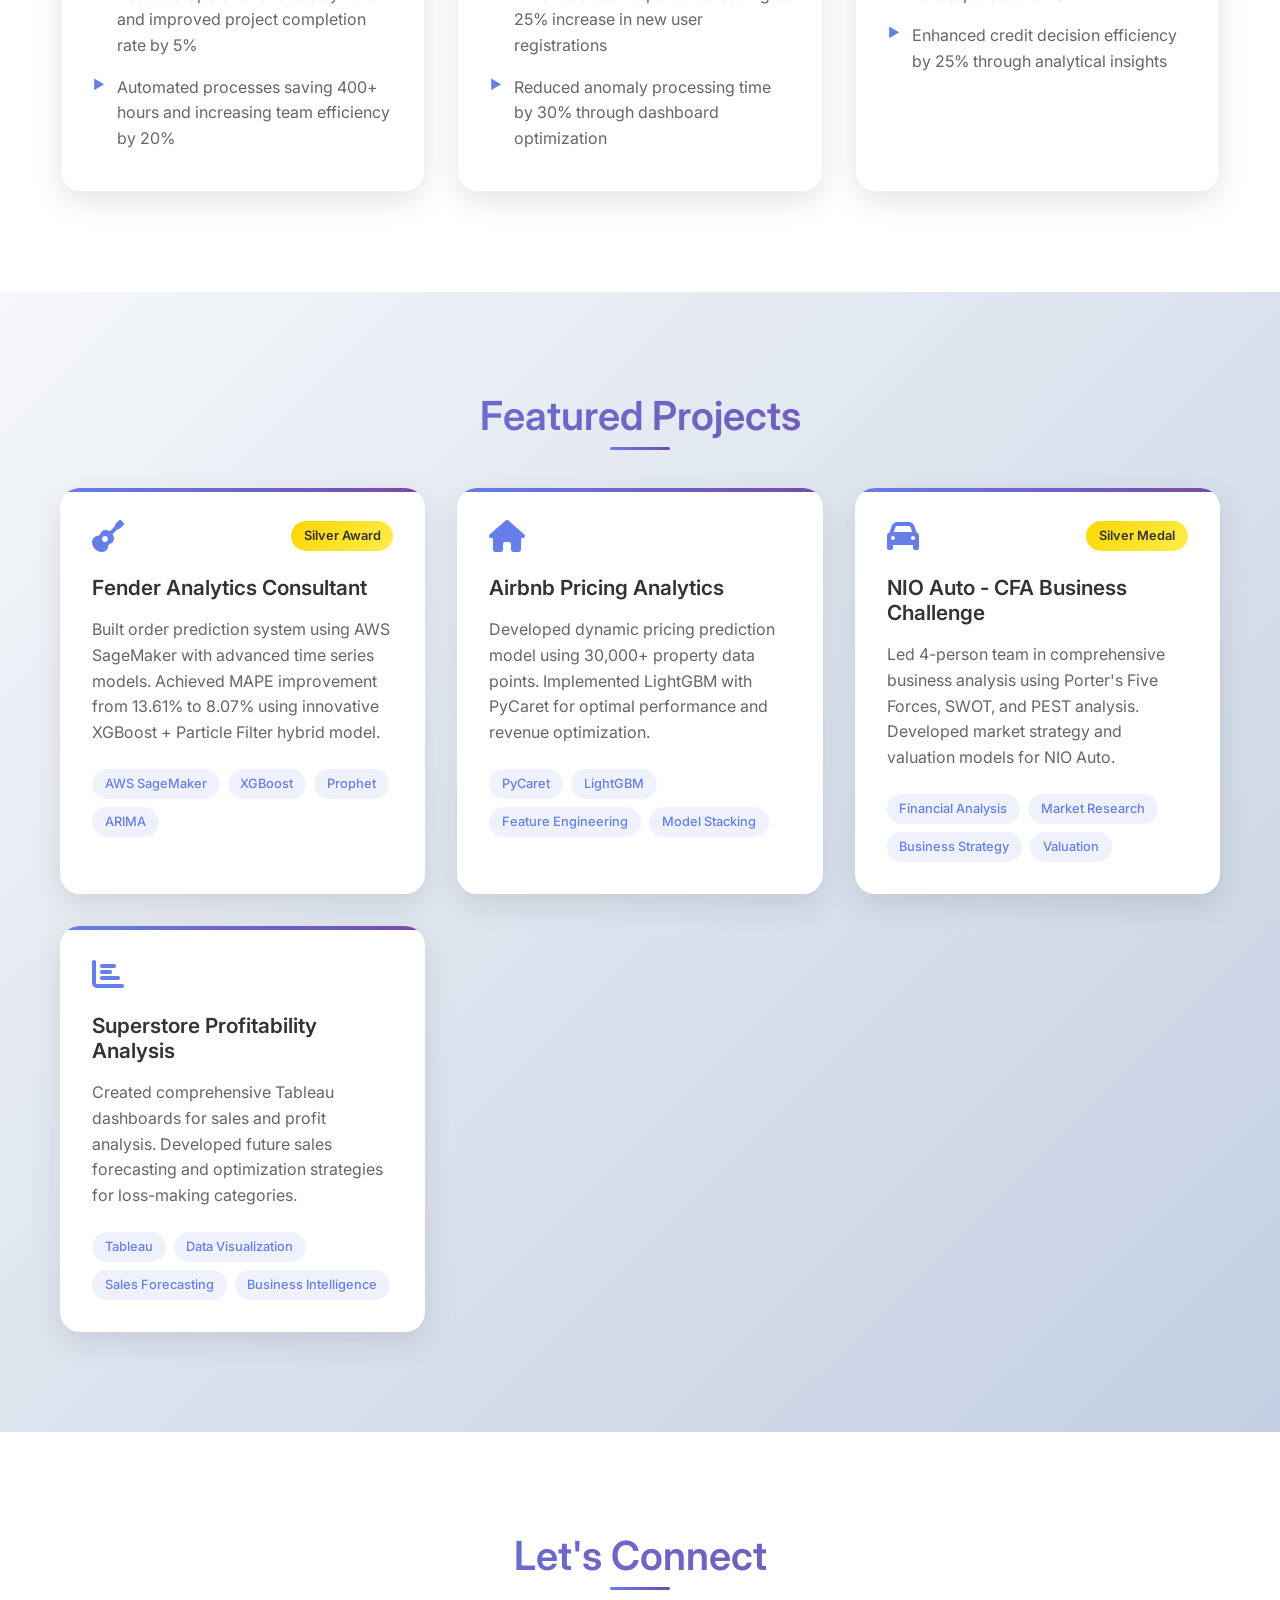
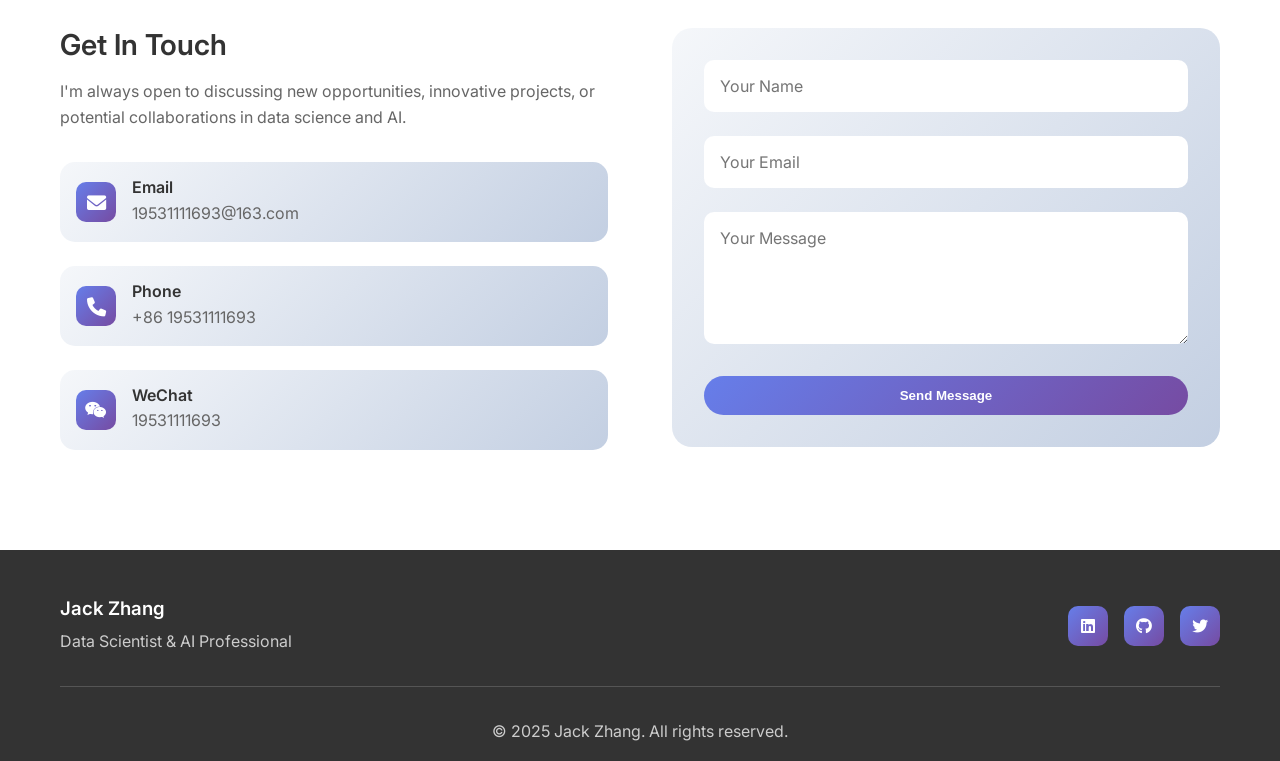
==== commit ca08cb45: "Create professional portfolio website with responsive design and interactive features Co-authored-by" ====
--- a/index.html
+++ b/index.html
@@ -4,49 +4,58 @@
     <meta charset="UTF-8">
     <meta name="viewport" content="width=device-width, initial-scale=1.0">
     <title>Jack Zhang - Data Scientist & AI Professional</title>
+    <link href="https://cdnjs.cloudflare.com/ajax/libs/font-awesome/6.0.0/css/all.min.css" rel="stylesheet">
+    <link href="https://fonts.googleapis.com/css2?family=Inter:wght@300;400;500;600;700&display=swap" rel="stylesheet">
     <link rel="stylesheet" href="styles.css">
-    <link href="https://fonts.googleapis.com/css2?family=Inter:wght@300;400;500;600;700&display=swap" rel="stylesheet">
-    <link rel="stylesheet" href="https://cdnjs.cloudflare.com/ajax/libs/font-awesome/6.0.0/css/all.min.css">
 </head>
 <body>
     <!-- Navigation -->
     <nav class="navbar">
         <div class="nav-container">
             <div class="nav-logo">
-                <a href="#home">Jack Zhang</a>
-            </div>
-            <div class="nav-menu">
-                <a href="#home" class="nav-link">Home</a>
-                <a href="#about" class="nav-link">About</a>
-                <a href="#experience" class="nav-link">Experience</a>
-                <a href="#projects" class="nav-link">Projects</a>
-                <a href="#skills" class="nav-link">Skills</a>
-                <a href="#contact" class="nav-link">Contact</a>
-            </div>
+                <span class="logo-text">Jack Zhang</span>
+            </div>
+            <ul class="nav-menu">
+                <li class="nav-item">
+                    <a href="#home" class="nav-link">Home</a>
+                </li>
+                <li class="nav-item">
+                    <a href="#about" class="nav-link">About</a>
+                </li>
+                <li class="nav-item">
+                    <a href="#experience" class="nav-link">Experience</a>
+                </li>
+                <li class="nav-item">
+                    <a href="#projects" class="nav-link">Projects</a>
+                </li>
+                <li class="nav-item">
+                    <a href="#contact" class="nav-link">Contact</a>
+                </li>
+            </ul>
             <div class="hamburger">
-                <span></span>
-                <span></span>
-                <span></span>
+                <span class="bar"></span>
+                <span class="bar"></span>
+                <span class="bar"></span>
             </div>
         </div>
     </nav>
 
     <!-- Hero Section -->
     <section id="home" class="hero">
-        <div class="container">
+        <div class="hero-container">
             <div class="hero-content">
                 <div class="hero-text">
                     <h1 class="hero-title">
-                        Hi, I'm <span class="highlight">Jack Zhang</span>
+                        Hi, I'm <span class="gradient-text">Jack Zhang</span>
                     </h1>
-                    <h2 class="hero-subtitle">Data Scientist & AI Professional</h2>
+                    <p class="hero-subtitle">Data Scientist & AI Professional</p>
                     <p class="hero-description">
-                        Passionate about leveraging data science and artificial intelligence to drive business insights and innovation. 
-                        Currently pursuing MS in Business Analytics & AI at Johns Hopkins University.
+                        Masters student in Business Analytics & AI at Johns Hopkins University. 
+                        Passionate about leveraging data science and artificial intelligence to drive business innovation.
                     </p>
                     <div class="hero-buttons">
                         <a href="#contact" class="btn btn-primary">Get In Touch</a>
-                        <a href="#projects" class="btn btn-secondary">View Projects</a>
+                        <a href="#projects" class="btn btn-secondary">View My Work</a>
                     </div>
                 </div>
                 <div class="hero-image">
@@ -56,8 +65,7 @@
                         </div>
                         <div class="profile-info">
                             <h3>Jack Zhang (张中石)</h3>
-                            <p>MS Business Analytics & AI</p>
-                            <p>Johns Hopkins University</p>
+                            <p>Data Science Professional</p>
                         </div>
                     </div>
                 </div>
@@ -71,55 +79,102 @@
             <h2 class="section-title">About Me</h2>
             <div class="about-content">
                 <div class="about-text">
-                    <p>
-                        I'm a dedicated data scientist and AI professional with a strong foundation in machine learning, 
-                        business analytics, and cloud computing. Currently pursuing my Master's degree in Business Analytics 
-                        & AI at Johns Hopkins University, I bring practical experience from internships at leading companies 
-                        like BASF, JD.com, and Bank of Communications.
-                    </p>
-                    <p>
-                        My expertise spans across Python/R programming, cloud platforms (AWS, Oracle, Alibaba Cloud), 
-                        and advanced analytics tools. I'm passionate about transforming complex data into actionable 
-                        business insights and developing AI solutions that drive real-world impact.
-                    </p>
-                    <div class="about-stats">
-                        <div class="stat">
-                            <h3>3+</h3>
-                            <p>Years Experience</p>
-                        </div>
-                        <div class="stat">
-                            <h3>5+</h3>
-                            <p>Major Projects</p>
-                        </div>
-                        <div class="stat">
-                            <h3>2</h3>
-                            <p>Degrees</p>
-                        </div>
-                    </div>
-                </div>
-                <div class="about-education">
-                    <h3>Education</h3>
-                    <div class="education-item">
-                        <div class="education-icon">
-                            <i class="fas fa-graduation-cap"></i>
-                        </div>
-                        <div class="education-details">
-                            <h4>Master of Science</h4>
-                            <p>Business Analytics & Artificial Intelligence</p>
-                            <p class="institution">Johns Hopkins University</p>
-                            <p class="date">2024.07 - 2025.09</p>
-                        </div>
-                    </div>
-                    <div class="education-item">
-                        <div class="education-icon">
-                            <i class="fas fa-graduation-cap"></i>
-                        </div>
-                        <div class="education-details">
-                            <h4>Bachelor of Science (Honors, 2:1)</h4>
-                            <p>Data Science</p>
-                            <p class="institution">University of London</p>
-                            <p class="date">2021.09 - 2024.05</p>
-                        </div>
+                    <p class="about-description">
+                        I'm a passionate data scientist currently pursuing my Master's in Business Analytics & AI at Johns Hopkins University. 
+                        With a solid foundation in Data Science from University College London and hands-on experience at leading companies 
+                        like BASF and JD.com, I specialize in transforming complex data into actionable business insights.
+                    </p>
+                    <div class="stats">
+                        <div class="stat-item">
+                            <span class="stat-number">3+</span>
+                            <span class="stat-label">Years Experience</span>
+                        </div>
+                        <div class="stat-item">
+                            <span class="stat-number">15+</span>
+                            <span class="stat-label">Projects Completed</span>
+                        </div>
+                        <div class="stat-item">
+                            <span class="stat-number">5+</span>
+                            <span class="stat-label">Technologies Mastered</span>
+                        </div>
+                    </div>
+                </div>
+                <div class="skills-section">
+                    <h3>Technical Skills</h3>
+                    <div class="skills-grid">
+                        <div class="skill-category">
+                            <h4><i class="fas fa-code"></i> Programming</h4>
+                            <div class="skill-tags">
+                                <span class="skill-tag">Python</span>
+                                <span class="skill-tag">R</span>
+                                <span class="skill-tag">SQL</span>
+                                <span class="skill-tag">SPSS</span>
+                            </div>
+                        </div>
+                        <div class="skill-category">
+                            <h4><i class="fas fa-cloud"></i> Cloud & Tools</h4>
+                            <div class="skill-tags">
+                                <span class="skill-tag">AWS</span>
+                                <span class="skill-tag">Oracle</span>
+                                <span class="skill-tag">Alibaba Cloud</span>
+                                <span class="skill-tag">Tableau</span>
+                            </div>
+                        </div>
+                        <div class="skill-category">
+                            <h4><i class="fas fa-brain"></i> AI & ML</h4>
+                            <div class="skill-tags">
+                                <span class="skill-tag">Machine Learning</span>
+                                <span class="skill-tag">Chatbots</span>
+                                <span class="skill-tag">Computer Vision</span>
+                                <span class="skill-tag">NLP</span>
+                            </div>
+                        </div>
+                        <div class="skill-category">
+                            <h4><i class="fas fa-chart-line"></i> Analytics</h4>
+                            <div class="skill-tags">
+                                <span class="skill-tag">Business Intelligence</span>
+                                <span class="skill-tag">Statistical Analysis</span>
+                                <span class="skill-tag">Data Visualization</span>
+                                <span class="skill-tag">Predictive Modeling</span>
+                            </div>
+                        </div>
+                    </div>
+                </div>
+            </div>
+        </div>
+    </section>
+
+    <!-- Education Section -->
+    <section id="education" class="education">
+        <div class="container">
+            <h2 class="section-title">Education</h2>
+            <div class="education-timeline">
+                <div class="timeline-item">
+                    <div class="timeline-marker"></div>
+                    <div class="timeline-content">
+                        <div class="timeline-header">
+                            <h3>Master's in Business Analytics & AI</h3>
+                            <span class="timeline-date">2024 - 2025</span>
+                        </div>
+                        <p class="timeline-institution">Johns Hopkins University, USA</p>
+                        <p class="timeline-description">
+                            Advanced coursework in Cloud Computing, Machine Learning, AI, Database Management, 
+                            Computer Security, and Financial Risk Management.
+                        </p>
+                    </div>
+                </div>
+                <div class="timeline-item">
+                    <div class="timeline-marker"></div>
+                    <div class="timeline-content">
+                        <div class="timeline-header">
+                            <h3>Bachelor's in Data Science (2:1 Honours)</h3>
+                            <span class="timeline-date">2021 - 2024</span>
+                        </div>
+                        <p class="timeline-institution">University College London, UK</p>
+                        <p class="timeline-description">
+                            Comprehensive study in Machine Learning, Business Analytics, Market Research, 
+                            Finance, Statistics, Mathematics, and Economics.
+                        </p>
                     </div>
                 </div>
             </div>
@@ -130,40 +185,52 @@
     <section id="experience" class="experience">
         <div class="container">
             <h2 class="section-title">Professional Experience</h2>
-            <div class="timeline">
-                <div class="timeline-item">
-                    <div class="timeline-date">2023.05 - 2023.09</div>
-                    <div class="timeline-content">
+            <div class="experience-grid">
+                <div class="experience-card">
+                    <div class="company-logo">
+                        <i class="fas fa-industry"></i>
+                    </div>
+                    <div class="experience-content">
                         <h3>AI Product Intern</h3>
                         <h4>BASF</h4>
-                        <ul>
-                            <li>Developed enterprise B2B chatbot from 0 to 1, designing intelligent agent architecture and optimizing intent recognition processes</li>
-                            <li>Implemented workflow improvements through JIRA, creating process diagrams and task allocation systems that reduced operational costs by 10%</li>
-                            <li>Developed Power Automate automation processes, saving 400+ hours and improving team efficiency by 20%</li>
+                        <span class="experience-date">May 2023 - Sep 2023</span>
+                        <ul class="experience-achievements">
+                            <li>Developed enterprise B2B chatbot from scratch, designing intelligent agent architecture</li>
+                            <li>Optimized intent recognition processes and implemented smart retrieval systems</li>
+                            <li>Reduced operational costs by 10% and improved project completion rate by 5%</li>
+                            <li>Automated processes saving 400+ hours and increasing team efficiency by 20%</li>
                         </ul>
                     </div>
                 </div>
-                <div class="timeline-item">
-                    <div class="timeline-date">2021.11 - 2022.01</div>
-                    <div class="timeline-content">
+                <div class="experience-card">
+                    <div class="company-logo">
+                        <i class="fas fa-shopping-cart"></i>
+                    </div>
+                    <div class="experience-content">
                         <h3>Data Operations Intern</h3>
                         <h4>JD.com</h4>
-                        <ul>
-                            <li>Optimized daily/weekly/monthly reporting systems, with optimization suggestions increasing new user acquisition by 15%</li>
-                            <li>Conducted market research on travel products, using user funnel analysis to attract 1000+ new users and increase registrations by 25%</li>
-                            <li>Built internal monitoring dashboards, reducing anomaly handling time by 30%</li>
+                        <span class="experience-date">Nov 2021 - Jan 2022</span>
+                        <ul class="experience-achievements">
+                            <li>Improved marketing strategies resulting in 15% increase in new user acquisition</li>
+                            <li>Conducted user analysis for travel products, attracting 1000+ new users</li>
+                            <li>Enhanced user experience leading to 25% increase in new user registrations</li>
+                            <li>Reduced anomaly processing time by 30% through dashboard optimization</li>
                         </ul>
                     </div>
                 </div>
-                <div class="timeline-item">
-                    <div class="timeline-date">2021.05 - 2021.09</div>
-                    <div class="timeline-content">
-                        <h3>Intern</h3>
+                <div class="experience-card">
+                    <div class="company-logo">
+                        <i class="fas fa-university"></i>
+                    </div>
+                    <div class="experience-content">
+                        <h3>Banking Intern</h3>
                         <h4>Bank of Communications</h4>
-                        <ul>
-                            <li>Analyzed financial data for 50+ companies, conducting risk assessments that improved risk control efficiency by 20%</li>
-                            <li>Managed credit risk evaluation for corporate clients, writing credit investigation reports for 2 listed companies</li>
-                            <li>Enhanced credit decision efficiency by 25% through trend analysis and stakeholder insights</li>
+                        <span class="experience-date">May 2021 - Sep 2021</span>
+                        <ul class="experience-achievements">
+                            <li>Analyzed 50+ companies' financial data for enterprise evaluation</li>
+                            <li>Improved risk control efficiency by 20% and reduced operational costs by 10%</li>
+                            <li>Conducted credit risk management for corporate clients</li>
+                            <li>Enhanced credit decision efficiency by 25% through analytical insights</li>
                         </ul>
                     </div>
                 </div>
@@ -178,142 +245,68 @@
             <div class="projects-grid">
                 <div class="project-card">
                     <div class="project-header">
-                        <i class="fas fa-chart-line"></i>
-                        <h3>Fender Order Prediction System</h3>
-                        <span class="award">Silver Award</span>
-                    </div>
-                    <p>Built order prediction system using AWS SageMaker with clustering analysis for customer segmentation and personalized marketing strategies.</p>
+                        <i class="fas fa-guitar"></i>
+                        <div class="project-badge">Silver Award</div>
+                    </div>
+                    <h3>Fender Analytics Consultant</h3>
+                    <p class="project-description">
+                        Built order prediction system using AWS SageMaker with advanced time series models. 
+                        Achieved MAPE improvement from 13.61% to 8.07% using innovative XGBoost + Particle Filter hybrid model.
+                    </p>
                     <div class="project-tech">
-                        <span>AWS SageMaker</span>
-                        <span>Prophet</span>
-                        <span>XGBoost</span>
-                        <span>Particle Filter</span>
-                    </div>
-                    <div class="project-results">
-                        <p><strong>Results:</strong> Reduced MAPE from 13.61% to 8.07% with innovative XGBoost+Particle Filter hybrid model</p>
-                    </div>
-                </div>
-
+                        <span class="tech-tag">AWS SageMaker</span>
+                        <span class="tech-tag">XGBoost</span>
+                        <span class="tech-tag">Prophet</span>
+                        <span class="tech-tag">ARIMA</span>
+                    </div>
+                </div>
                 <div class="project-card">
                     <div class="project-header">
                         <i class="fas fa-home"></i>
-                        <h3>Airbnb Pricing Model</h3>
-                    </div>
-                    <p>Developed dynamic pricing prediction model using 30,000+ property listings with PyCaret, optimizing platform revenue efficiency.</p>
+                    </div>
+                    <h3>Airbnb Pricing Analytics</h3>
+                    <p class="project-description">
+                        Developed dynamic pricing prediction model using 30,000+ property data points. 
+                        Implemented LightGBM with PyCaret for optimal performance and revenue optimization.
+                    </p>
                     <div class="project-tech">
-                        <span>PyCaret</span>
-                        <span>LightGBM</span>
-                        <span>Feature Engineering</span>
-                        <span>Model Stacking</span>
-                    </div>
-                    <div class="project-results">
-                        <p><strong>Achievement:</strong> LightGBM achieved best performance in cross-validation with comprehensive feature selection</p>
-                    </div>
-                </div>
-
-                <div class="project-card">
-                    <div class="project-header">
-                        <i class="fas fa-store"></i>
-                        <h3>Superstore Profitability Analysis</h3>
-                    </div>
-                    <p>Comprehensive business analysis using Tableau for sales, profit, and shipping optimization with future sales forecasting.</p>
-                    <div class="project-tech">
-                        <span>Tableau</span>
-                        <span>Data Visualization</span>
-                        <span>Business Analysis</span>
-                        <span>Forecasting</span>
-                    </div>
-                    <div class="project-results">
-                        <p><strong>Insights:</strong> Identified technology category profit volatility and recommended pricing strategy optimizations</p>
-                    </div>
-                </div>
-
+                        <span class="tech-tag">PyCaret</span>
+                        <span class="tech-tag">LightGBM</span>
+                        <span class="tech-tag">Feature Engineering</span>
+                        <span class="tech-tag">Model Stacking</span>
+                    </div>
+                </div>
                 <div class="project-card">
                     <div class="project-header">
                         <i class="fas fa-car"></i>
-                        <h3>Tesla Customer Growth Strategy</h3>
-                    </div>
-                    <p>Market research project analyzing customer attitudes toward electric vehicles using advanced statistical methods and SPSS.</p>
+                        <div class="project-badge">Silver Medal</div>
+                    </div>
+                    <h3>NIO Auto - CFA Business Challenge</h3>
+                    <p class="project-description">
+                        Led 4-person team in comprehensive business analysis using Porter's Five Forces, SWOT, 
+                        and PEST analysis. Developed market strategy and valuation models for NIO Auto.
+                    </p>
                     <div class="project-tech">
-                        <span>SPSS</span>
-                        <span>Factor Analysis</span>
-                        <span>Regression Analysis</span>
-                        <span>Survey Design</span>
-                    </div>
-                    <div class="project-results">
-                        <p><strong>Finding:</strong> Price identified as most important factor affecting customer preference</p>
-                    </div>
-                </div>
-            </div>
-        </div>
-    </section>
-
-    <!-- Skills Section -->
-    <section id="skills" class="skills">
-        <div class="container">
-            <h2 class="section-title">Skills & Technologies</h2>
-            <div class="skills-grid">
-                <div class="skill-category">
-                    <h3><i class="fas fa-code"></i> Programming</h3>
-                    <div class="skill-items">
-                        <span class="skill-item">Python</span>
-                        <span class="skill-item">R</span>
-                        <span class="skill-item">SQL</span>
-                    </div>
-                </div>
-                <div class="skill-category">
-                    <h3><i class="fas fa-cloud"></i> Cloud & Platforms</h3>
-                    <div class="skill-items">
-                        <span class="skill-item">AWS</span>
-                        <span class="skill-item">Oracle Cloud</span>
-                        <span class="skill-item">Alibaba Cloud</span>
-                        <span class="skill-item">Coze</span>
-                        <span class="skill-item">Dify</span>
-                    </div>
-                </div>
-                <div class="skill-category">
-                    <h3><i class="fas fa-chart-bar"></i> Analytics & ML</h3>
-                    <div class="skill-items">
-                        <span class="skill-item">Machine Learning</span>
-                        <span class="skill-item">Tableau</span>
-                        <span class="skill-item">SPSS</span>
-                        <span class="skill-item">Excel</span>
-                    </div>
-                </div>
-                <div class="skill-category">
-                    <h3><i class="fas fa-tools"></i> Tools & Management</h3>
-                    <div class="skill-items">
-                        <span class="skill-item">JIRA</span>
-                        <span class="skill-item">Lucidchart</span>
-                        <span class="skill-item">Xmind</span>
-                        <span class="skill-item">Cursor</span>
-                    </div>
-                </div>
-            </div>
-
-            <div class="achievements">
-                <h3>Achievements & Awards</h3>
-                <div class="achievement-items">
-                    <div class="achievement">
-                        <i class="fas fa-trophy"></i>
-                        <div>
-                            <h4>CFA Business Challenge - Silver Medal</h4>
-                            <p>Ranked 2nd out of 37 teams in NIO Motors analysis competition (2022)</p>
-                        </div>
-                    </div>
-                    <div class="achievement">
-                        <i class="fas fa-award"></i>
-                        <div>
-                            <h4>Fender Analytics Project - Silver Award</h4>
-                            <p>Recognized for innovative hybrid forecasting model (2025)</p>
-                        </div>
-                    </div>
-                    <div class="achievement">
-                        <i class="fas fa-users"></i>
-                        <div>
-                            <h4>Chinese Student Association - IT Director</h4>
-                            <p>Led IT department and organized 2 major events</p>
-                        </div>
+                        <span class="tech-tag">Financial Analysis</span>
+                        <span class="tech-tag">Market Research</span>
+                        <span class="tech-tag">Business Strategy</span>
+                        <span class="tech-tag">Valuation</span>
+                    </div>
+                </div>
+                <div class="project-card">
+                    <div class="project-header">
+                        <i class="fas fa-chart-bar"></i>
+                    </div>
+                    <h3>Superstore Profitability Analysis</h3>
+                    <p class="project-description">
+                        Created comprehensive Tableau dashboards for sales and profit analysis. 
+                        Developed future sales forecasting and optimization strategies for loss-making categories.
+                    </p>
+                    <div class="project-tech">
+                        <span class="tech-tag">Tableau</span>
+                        <span class="tech-tag">Data Visualization</span>
+                        <span class="tech-tag">Sales Forecasting</span>
+                        <span class="tech-tag">Business Intelligence</span>
                     </div>
                 </div>
             </div>
@@ -323,47 +316,35 @@
     <!-- Contact Section -->
     <section id="contact" class="contact">
         <div class="container">
-            <h2 class="section-title">Get In Touch</h2>
+            <h2 class="section-title">Let's Connect</h2>
             <div class="contact-content">
                 <div class="contact-info">
-                    <h3>Let's Connect</h3>
-                    <p>I'm always interested in discussing new opportunities, collaborations, or just having a conversation about data science and AI.</p>
-                    
-                    <div class="contact-items">
-                        <div class="contact-item">
+                    <h3>Get In Touch</h3>
+                    <p>I'm always open to discussing new opportunities, innovative projects, or potential collaborations in data science and AI.</p>
+                    <div class="contact-methods">
+                        <div class="contact-method">
                             <i class="fas fa-envelope"></i>
                             <div>
                                 <h4>Email</h4>
                                 <p>19531111693@163.com</p>
                             </div>
                         </div>
-                        <div class="contact-item">
+                        <div class="contact-method">
                             <i class="fas fa-phone"></i>
                             <div>
-                                <h4>Phone / WeChat</h4>
-                                <p>+86 195-3111-1693</p>
-                            </div>
-                        </div>
-                        <div class="contact-item">
-                            <i class="fas fa-map-marker-alt"></i>
+                                <h4>Phone</h4>
+                                <p>+86 19531111693</p>
+                            </div>
+                        </div>
+                        <div class="contact-method">
+                            <i class="fab fa-weixin"></i>
                             <div>
-                                <h4>Location</h4>
-                                <p>Baltimore, MD (Johns Hopkins University)</p>
-                            </div>
-                        </div>
-                    </div>
-
-                    <div class="hobbies">
-                        <h4>Interests & Hobbies</h4>
-                        <div class="hobby-items">
-                            <span><i class="fas fa-music"></i> Violin & Guitar</span>
-                            <span><i class="fas fa-futbol"></i> Football</span>
-                            <span><i class="fas fa-basketball-ball"></i> Basketball</span>
-                            <span><i class="fas fa-table-tennis"></i> Table Tennis</span>
-                        </div>
-                    </div>
-                </div>
-                
+                                <h4>WeChat</h4>
+                                <p>19531111693</p>
+                            </div>
+                        </div>
+                    </div>
+                </div>
                 <div class="contact-form">
                     <form id="contactForm">
                         <div class="form-group">
@@ -373,12 +354,9 @@
                             <input type="email" id="email" name="email" placeholder="Your Email" required>
                         </div>
                         <div class="form-group">
-                            <input type="text" id="subject" name="subject" placeholder="Subject" required>
-                        </div>
-                        <div class="form-group">
                             <textarea id="message" name="message" placeholder="Your Message" rows="5" required></textarea>
                         </div>
-                        <button type="submit" class="btn btn-primary">Send Message</button>
+                        <button type="submit" class="btn btn-primary btn-full">Send Message</button>
                     </form>
                 </div>
             </div>
@@ -389,8 +367,20 @@
     <footer class="footer">
         <div class="container">
             <div class="footer-content">
-                <p>&copy; 2025 Jack Zhang (张中石). All rights reserved.</p>
-                <p>Data Scientist & AI Professional | Johns Hopkins University</p>
+                <div class="footer-left">
+                    <h3>Jack Zhang</h3>
+                    <p>Data Scientist & AI Professional</p>
+                </div>
+                <div class="footer-right">
+                    <div class="social-links">
+                        <a href="#" class="social-link"><i class="fab fa-linkedin"></i></a>
+                        <a href="#" class="social-link"><i class="fab fa-github"></i></a>
+                        <a href="#" class="social-link"><i class="fab fa-twitter"></i></a>
+                    </div>
+                </div>
+            </div>
+            <div class="footer-bottom">
+                <p>&copy; 2025 Jack Zhang. All rights reserved.</p>
             </div>
         </div>
     </footer>
--- a/styles.css
+++ b/styles.css
@@ -1,36 +1,54 @@
+/* Reset and Base Styles */
 * {
     margin: 0;
     padding: 0;
     box-sizing: border-box;
 }
 
-:root {
-    --primary-color: #2563eb;
-    --primary-dark: #1d4ed8;
-    --secondary-color: #f8fafc;
-    --accent-color: #10b981;
-    --text-primary: #1f2937;
-    --text-secondary: #6b7280;
-    --background: #ffffff;
-    --background-alt: #f9fafb;
-    --border-color: #e5e7eb;
-    --shadow: 0 4px 6px -1px rgba(0, 0, 0, 0.1);
-    --shadow-lg: 0 20px 25px -5px rgba(0, 0, 0, 0.1);
-    --gradient: linear-gradient(135deg, #667eea 0%, #764ba2 100%);
-    --gradient-alt: linear-gradient(135deg, #f093fb 0%, #f5576c 100%);
+html {
+    scroll-behavior: smooth;
 }
 
 body {
     font-family: 'Inter', sans-serif;
     line-height: 1.6;
-    color: var(--text-primary);
-    background: var(--background);
+    color: #333;
+    overflow-x: hidden;
 }
 
 .container {
     max-width: 1200px;
     margin: 0 auto;
     padding: 0 20px;
+}
+
+/* Typography */
+h1, h2, h3, h4, h5, h6 {
+    font-weight: 600;
+    line-height: 1.2;
+}
+
+.section-title {
+    font-size: 2.5rem;
+    text-align: center;
+    margin-bottom: 3rem;
+    background: linear-gradient(135deg, #667eea 0%, #764ba2 100%);
+    background-clip: text;
+    -webkit-background-clip: text;
+    -webkit-text-fill-color: transparent;
+    position: relative;
+}
+
+.section-title::after {
+    content: '';
+    position: absolute;
+    bottom: -10px;
+    left: 50%;
+    transform: translateX(-50%);
+    width: 60px;
+    height: 3px;
+    background: linear-gradient(135deg, #667eea 0%, #764ba2 100%);
+    border-radius: 2px;
 }
 
 /* Navigation */
@@ -41,46 +59,41 @@
     background: rgba(255, 255, 255, 0.95);
     backdrop-filter: blur(10px);
     z-index: 1000;
-    border-bottom: 1px solid var(--border-color);
+    padding: 1rem 0;
     transition: all 0.3s ease;
+    box-shadow: 0 2px 20px rgba(0, 0, 0, 0.1);
 }
 
 .nav-container {
-    display: flex;
-    justify-content: space-between;
-    align-items: center;
-    padding: 1rem 2rem;
     max-width: 1200px;
     margin: 0 auto;
-}
-
-.nav-logo a {
+    padding: 0 20px;
+    display: flex;
+    justify-content: space-between;
+    align-items: center;
+}
+
+.logo-text {
     font-size: 1.5rem;
     font-weight: 700;
-    color: var(--primary-color);
-    text-decoration: none;
-    transition: color 0.3s ease;
-}
-
-.nav-logo a:hover {
-    color: var(--primary-dark);
+    background: linear-gradient(135deg, #667eea 0%, #764ba2 100%);
+    background-clip: text;
+    -webkit-background-clip: text;
+    -webkit-text-fill-color: transparent;
 }
 
 .nav-menu {
     display: flex;
+    list-style: none;
     gap: 2rem;
 }
 
 .nav-link {
     text-decoration: none;
-    color: var(--text-primary);
+    color: #333;
     font-weight: 500;
-    transition: color 0.3s ease;
+    transition: all 0.3s ease;
     position: relative;
-}
-
-.nav-link:hover {
-    color: var(--primary-color);
 }
 
 .nav-link::after {
@@ -90,7 +103,7 @@
     left: 0;
     width: 0;
     height: 2px;
-    background: var(--primary-color);
+    background: linear-gradient(135deg, #667eea 0%, #764ba2 100%);
     transition: width 0.3s ease;
 }
 
@@ -104,70 +117,12 @@
     cursor: pointer;
 }
 
-.hamburger span {
+.bar {
     width: 25px;
     height: 3px;
-    background: var(--text-primary);
+    background: #333;
     margin: 3px 0;
     transition: 0.3s;
-}
-
-/* Buttons */
-.btn {
-    display: inline-block;
-    padding: 12px 30px;
-    border-radius: 8px;
-    text-decoration: none;
-    font-weight: 600;
-    transition: all 0.3s ease;
-    border: none;
-    cursor: pointer;
-    font-size: 1rem;
-}
-
-.btn-primary {
-    background: var(--primary-color);
-    color: white;
-}
-
-.btn-primary:hover {
-    background: var(--primary-dark);
-    transform: translateY(-2px);
-    box-shadow: var(--shadow-lg);
-}
-
-.btn-secondary {
-    background: transparent;
-    color: var(--primary-color);
-    border: 2px solid var(--primary-color);
-}
-
-.btn-secondary:hover {
-    background: var(--primary-color);
-    color: white;
-    transform: translateY(-2px);
-}
-
-/* Section Titles */
-.section-title {
-    font-size: 3rem;
-    font-weight: 700;
-    text-align: center;
-    margin-bottom: 4rem;
-    color: var(--text-primary);
-    position: relative;
-}
-
-.section-title::after {
-    content: '';
-    position: absolute;
-    bottom: -10px;
-    left: 50%;
-    transform: translateX(-50%);
-    width: 60px;
-    height: 4px;
-    background: var(--gradient);
-    border-radius: 2px;
 }
 
 /* Hero Section */
@@ -175,8 +130,7 @@
     min-height: 100vh;
     display: flex;
     align-items: center;
-    background: linear-gradient(135deg, #667eea 0%, #764ba2 100%);
-    color: white;
+    background: linear-gradient(135deg, #f5f7fa 0%, #c3cfe2 100%);
     position: relative;
     overflow: hidden;
 }
@@ -186,10 +140,18 @@
     position: absolute;
     top: 0;
     left: 0;
-    right: 0;
-    bottom: 0;
-    background: url('data:image/svg+xml,<svg xmlns="http://www.w3.org/2000/svg" viewBox="0 0 1000 1000"><polygon fill="rgba(255,255,255,0.1)" points="0,0 1000,300 1000,1000 0,700"/></svg>');
-    background-size: cover;
+    width: 100%;
+    height: 100%;
+    background: url('data:image/svg+xml,<svg xmlns="http://www.w3.org/2000/svg" viewBox="0 0 1000 1000"><defs><radialGradient id="a" cx="50%" cy="50%"><stop offset="0%" stop-color="%23667eea" stop-opacity="0.1"/><stop offset="100%" stop-color="%23764ba2" stop-opacity="0"/></radialGradient></defs><circle cx="200" cy="200" r="150" fill="url(%23a)"/><circle cx="800" cy="300" r="200" fill="url(%23a)"/><circle cx="600" cy="700" r="180" fill="url(%23a)"/></svg>');
+    z-index: 1;
+}
+
+.hero-container {
+    max-width: 1200px;
+    margin: 0 auto;
+    padding: 0 20px;
+    position: relative;
+    z-index: 2;
 }
 
 .hero-content {
@@ -197,611 +159,501 @@
     grid-template-columns: 1fr 1fr;
     gap: 4rem;
     align-items: center;
-    position: relative;
-    z-index: 1;
 }
 
 .hero-title {
-    font-size: 4rem;
-    font-weight: 700;
+    font-size: 3.5rem;
     margin-bottom: 1rem;
-    line-height: 1.2;
+    opacity: 0;
+    animation: fadeInUp 1s ease forwards;
+}
+
+.gradient-text {
+    background: linear-gradient(135deg, #667eea 0%, #764ba2 100%);
+    background-clip: text;
+    -webkit-background-clip: text;
+    -webkit-text-fill-color: transparent;
 }
 
 .hero-subtitle {
     font-size: 1.5rem;
-    font-weight: 400;
-    margin-bottom: 1.5rem;
-    color: rgba(255, 255, 255, 0.9);
+    color: #666;
+    margin-bottom: 1rem;
+    opacity: 0;
+    animation: fadeInUp 1s ease 0.2s forwards;
 }
 
 .hero-description {
-    font-size: 1.2rem;
+    font-size: 1.1rem;
+    color: #777;
     margin-bottom: 2rem;
-    color: rgba(255, 255, 255, 0.8);
-    line-height: 1.8;
-}
-
-.highlight {
-    background: linear-gradient(45deg, #f093fb, #f5576c);
-    -webkit-background-clip: text;
-    -webkit-text-fill-color: transparent;
-    background-clip: text;
+    opacity: 0;
+    animation: fadeInUp 1s ease 0.4s forwards;
 }
 
 .hero-buttons {
     display: flex;
     gap: 1rem;
-    flex-wrap: wrap;
+    opacity: 0;
+    animation: fadeInUp 1s ease 0.6s forwards;
+}
+
+.btn {
+    padding: 12px 30px;
+    border-radius: 50px;
+    text-decoration: none;
+    font-weight: 600;
+    transition: all 0.3s ease;
+    display: inline-block;
+    text-align: center;
+}
+
+.btn-primary {
+    background: linear-gradient(135deg, #667eea 0%, #764ba2 100%);
+    color: white;
+    border: none;
+}
+
+.btn-primary:hover {
+    transform: translateY(-2px);
+    box-shadow: 0 10px 30px rgba(102, 126, 234, 0.4);
+}
+
+.btn-secondary {
+    background: transparent;
+    color: #667eea;
+    border: 2px solid #667eea;
+}
+
+.btn-secondary:hover {
+    background: #667eea;
+    color: white;
+    transform: translateY(-2px);
+}
+
+.btn-full {
+    width: 100%;
 }
 
 .profile-card {
-    background: rgba(255, 255, 255, 0.1);
-    backdrop-filter: blur(20px);
+    background: rgba(255, 255, 255, 0.9);
+    backdrop-filter: blur(10px);
     border-radius: 20px;
     padding: 2rem;
     text-align: center;
-    border: 1px solid rgba(255, 255, 255, 0.2);
-    transition: transform 0.3s ease;
-}
-
-.profile-card:hover {
-    transform: translateY(-10px);
+    box-shadow: 0 20px 60px rgba(0, 0, 0, 0.1);
+    opacity: 0;
+    animation: fadeInRight 1s ease 0.8s forwards;
 }
 
 .profile-avatar {
     width: 120px;
     height: 120px;
     border-radius: 50%;
-    background: rgba(255, 255, 255, 0.2);
+    background: linear-gradient(135deg, #667eea 0%, #764ba2 100%);
     display: flex;
     align-items: center;
     justify-content: center;
     margin: 0 auto 1rem;
     font-size: 3rem;
-}
-
-.profile-info h3 {
-    font-size: 1.5rem;
-    margin-bottom: 0.5rem;
-}
-
-.profile-info p {
-    color: rgba(255, 255, 255, 0.8);
-    margin-bottom: 0.25rem;
+    color: white;
 }
 
 /* About Section */
 .about {
-    padding: 6rem 0;
-    background: var(--background-alt);
+    padding: 100px 0;
+    background: #fff;
 }
 
 .about-content {
     display: grid;
-    grid-template-columns: 2fr 1fr;
+    grid-template-columns: 1fr 1fr;
     gap: 4rem;
     align-items: start;
 }
 
-.about-text {
+.about-description {
     font-size: 1.1rem;
     line-height: 1.8;
-    color: var(--text-secondary);
-}
-
-.about-text p {
-    margin-bottom: 1.5rem;
-}
-
-.about-stats {
+    color: #666;
+    margin-bottom: 2rem;
+}
+
+.stats {
     display: grid;
     grid-template-columns: repeat(3, 1fr);
     gap: 2rem;
-    margin-top: 3rem;
-}
-
-.stat {
+}
+
+.stat-item {
     text-align: center;
     padding: 1.5rem;
-    background: white;
-    border-radius: 12px;
-    box-shadow: var(--shadow);
-    transition: transform 0.3s ease;
-}
-
-.stat:hover {
-    transform: translateY(-5px);
-}
-
-.stat h3 {
-    font-size: 2.5rem;
+    background: linear-gradient(135deg, #f5f7fa 0%, #c3cfe2 100%);
+    border-radius: 15px;
+}
+
+.stat-number {
+    display: block;
+    font-size: 2rem;
     font-weight: 700;
-    color: var(--primary-color);
-    margin-bottom: 0.5rem;
-}
-
-.stat p {
-    color: var(--text-secondary);
-    font-weight: 500;
-}
-
-.about-education h3 {
+    background: linear-gradient(135deg, #667eea 0%, #764ba2 100%);
+    background-clip: text;
+    -webkit-background-clip: text;
+    -webkit-text-fill-color: transparent;
+}
+
+.stat-label {
+    font-size: 0.9rem;
+    color: #666;
+    margin-top: 0.5rem;
+}
+
+.skills-section h3 {
     font-size: 1.5rem;
     margin-bottom: 2rem;
-    color: var(--text-primary);
-}
-
-.education-item {
-    display: flex;
-    gap: 1rem;
-    padding: 1.5rem;
-    background: white;
-    border-radius: 12px;
-    box-shadow: var(--shadow);
+    color: #333;
+}
+
+.skills-grid {
+    display: grid;
+    grid-template-columns: repeat(2, 1fr);
+    gap: 2rem;
+}
+
+.skill-category h4 {
+    display: flex;
+    align-items: center;
+    gap: 0.5rem;
     margin-bottom: 1rem;
-    transition: transform 0.3s ease;
-}
-
-.education-item:hover {
-    transform: translateX(10px);
-}
-
-.education-icon {
-    display: flex;
-    align-items: center;
-    justify-content: center;
-    width: 50px;
-    height: 50px;
-    background: var(--gradient);
-    border-radius: 50%;
+    color: #333;
+}
+
+.skill-category i {
+    color: #667eea;
+}
+
+.skill-tags {
+    display: flex;
+    flex-wrap: wrap;
+    gap: 0.5rem;
+}
+
+.skill-tag {
+    background: linear-gradient(135deg, #667eea 0%, #764ba2 100%);
     color: white;
-    font-size: 1.2rem;
-    flex-shrink: 0;
-}
-
-.education-details h4 {
-    font-size: 1.2rem;
-    font-weight: 600;
-    margin-bottom: 0.25rem;
-    color: var(--text-primary);
-}
-
-.education-details p {
-    color: var(--text-secondary);
-    margin-bottom: 0.25rem;
-}
-
-.institution {
-    font-weight: 600;
-    color: var(--primary-color) !important;
-}
-
-.date {
+    padding: 0.5rem 1rem;
+    border-radius: 25px;
     font-size: 0.9rem;
-    font-style: italic;
-}
-
-/* Experience Section */
-.experience {
-    padding: 6rem 0;
-    background: var(--background);
-}
-
-.timeline {
+    font-weight: 500;
+}
+
+/* Education Section */
+.education {
+    padding: 100px 0;
+    background: linear-gradient(135deg, #f5f7fa 0%, #c3cfe2 100%);
+}
+
+.education-timeline {
     position: relative;
     max-width: 800px;
     margin: 0 auto;
 }
 
-.timeline::before {
+.education-timeline::before {
     content: '';
     position: absolute;
     left: 50%;
     top: 0;
     bottom: 0;
-    width: 4px;
-    background: var(--gradient);
+    width: 3px;
+    background: linear-gradient(135deg, #667eea 0%, #764ba2 100%);
     transform: translateX(-50%);
 }
 
 .timeline-item {
-    display: flex;
+    position: relative;
     margin-bottom: 3rem;
-    position: relative;
-}
-
-.timeline-item:nth-child(odd) {
-    flex-direction: row-reverse;
-}
-
-.timeline-item::before {
-    content: '';
+}
+
+.timeline-item:nth-child(odd) .timeline-content {
+    margin-right: 50%;
+    padding-right: 2rem;
+    text-align: right;
+}
+
+.timeline-item:nth-child(even) .timeline-content {
+    margin-left: 50%;
+    padding-left: 2rem;
+}
+
+.timeline-marker {
     position: absolute;
     left: 50%;
     top: 20px;
     width: 20px;
     height: 20px;
-    background: var(--primary-color);
+    background: linear-gradient(135deg, #667eea 0%, #764ba2 100%);
     border-radius: 50%;
     transform: translateX(-50%);
-    z-index: 1;
-    border: 4px solid white;
-    box-shadow: var(--shadow);
-}
-
-.timeline-date {
-    background: var(--gradient);
-    color: white;
-    padding: 0.5rem 1rem;
-    border-radius: 20px;
-    font-weight: 600;
-    font-size: 0.9rem;
-    align-self: flex-start;
-    margin-top: 1rem;
-    white-space: nowrap;
+    z-index: 2;
 }
 
 .timeline-content {
     background: white;
     padding: 2rem;
-    border-radius: 12px;
-    box-shadow: var(--shadow);
-    margin: 0 2rem;
-    flex: 1;
-    transition: transform 0.3s ease;
-}
-
-.timeline-content:hover {
-    transform: scale(1.02);
-}
-
-.timeline-content h3 {
-    font-size: 1.5rem;
+    border-radius: 15px;
+    box-shadow: 0 10px 30px rgba(0, 0, 0, 0.1);
+}
+
+.timeline-header {
+    display: flex;
+    justify-content: space-between;
+    align-items: flex-start;
+    margin-bottom: 1rem;
+}
+
+.timeline-date {
+    background: linear-gradient(135deg, #667eea 0%, #764ba2 100%);
+    color: white;
+    padding: 0.5rem 1rem;
+    border-radius: 25px;
+    font-size: 0.9rem;
+    font-weight: 500;
+}
+
+.timeline-institution {
     font-weight: 600;
-    color: var(--text-primary);
+    color: #667eea;
     margin-bottom: 0.5rem;
 }
 
-.timeline-content h4 {
-    font-size: 1.2rem;
-    color: var(--primary-color);
-    margin-bottom: 1rem;
-    font-weight: 500;
-}
-
-.timeline-content ul {
-    list-style: none;
-    padding: 0;
-}
-
-.timeline-content li {
-    position: relative;
-    padding-left: 1.5rem;
-    margin-bottom: 0.75rem;
-    color: var(--text-secondary);
-    line-height: 1.6;
-}
-
-.timeline-content li::before {
-    content: '▸';
-    position: absolute;
-    left: 0;
-    color: var(--accent-color);
-    font-weight: bold;
-}
-
-/* Projects Section */
-.projects {
-    padding: 6rem 0;
-    background: var(--background-alt);
-}
-
-.projects-grid {
+/* Experience Section */
+.experience {
+    padding: 100px 0;
+    background: #fff;
+}
+
+.experience-grid {
     display: grid;
     grid-template-columns: repeat(auto-fit, minmax(350px, 1fr));
     gap: 2rem;
 }
 
+.experience-card {
+    background: white;
+    border-radius: 20px;
+    padding: 2rem;
+    box-shadow: 0 10px 30px rgba(0, 0, 0, 0.1);
+    transition: all 0.3s ease;
+    border: 1px solid #f0f0f0;
+}
+
+.experience-card:hover {
+    transform: translateY(-10px);
+    box-shadow: 0 20px 60px rgba(0, 0, 0, 0.15);
+}
+
+.company-logo {
+    width: 60px;
+    height: 60px;
+    border-radius: 15px;
+    background: linear-gradient(135deg, #667eea 0%, #764ba2 100%);
+    display: flex;
+    align-items: center;
+    justify-content: center;
+    color: white;
+    font-size: 1.5rem;
+    margin-bottom: 1.5rem;
+}
+
+.experience-content h3 {
+    font-size: 1.3rem;
+    margin-bottom: 0.5rem;
+    color: #333;
+}
+
+.experience-content h4 {
+    color: #667eea;
+    margin-bottom: 0.5rem;
+}
+
+.experience-date {
+    color: #888;
+    font-size: 0.9rem;
+    margin-bottom: 1rem;
+}
+
+.experience-achievements {
+    list-style: none;
+    margin-top: 1rem;
+}
+
+.experience-achievements li {
+    padding: 0.5rem 0;
+    padding-left: 1.5rem;
+    position: relative;
+    color: #666;
+}
+
+.experience-achievements li::before {
+    content: '▶';
+    position: absolute;
+    left: 0;
+    color: #667eea;
+    font-size: 0.8rem;
+}
+
+/* Projects Section */
+.projects {
+    padding: 100px 0;
+    background: linear-gradient(135deg, #f5f7fa 0%, #c3cfe2 100%);
+}
+
+.projects-grid {
+    display: grid;
+    grid-template-columns: repeat(auto-fit, minmax(300px, 1fr));
+    gap: 2rem;
+}
+
 .project-card {
     background: white;
-    border-radius: 16px;
+    border-radius: 20px;
+    padding: 2rem;
+    box-shadow: 0 10px 30px rgba(0, 0, 0, 0.1);
+    transition: all 0.3s ease;
+    position: relative;
     overflow: hidden;
-    box-shadow: var(--shadow);
-    transition: all 0.3s ease;
-    border: 1px solid var(--border-color);
+}
+
+.project-card::before {
+    content: '';
+    position: absolute;
+    top: 0;
+    left: 0;
+    right: 0;
+    height: 4px;
+    background: linear-gradient(135deg, #667eea 0%, #764ba2 100%);
 }
 
 .project-card:hover {
     transform: translateY(-10px);
-    box-shadow: var(--shadow-lg);
+    box-shadow: 0 20px 60px rgba(0, 0, 0, 0.15);
 }
 
 .project-header {
-    padding: 2rem 2rem 1rem;
-    position: relative;
+    display: flex;
+    justify-content: space-between;
+    align-items: center;
+    margin-bottom: 1.5rem;
 }
 
 .project-header i {
-    font-size: 2.5rem;
-    color: var(--primary-color);
-    margin-bottom: 1rem;
-    display: block;
-}
-
-.project-header h3 {
-    font-size: 1.4rem;
-    font-weight: 600;
-    color: var(--text-primary);
-    margin-bottom: 1rem;
-    line-height: 1.3;
-}
-
-.award {
-    position: absolute;
-    top: 1rem;
-    right: 1rem;
-    background: var(--gradient-alt);
-    color: white;
-    padding: 0.5rem 1rem;
-    border-radius: 20px;
+    font-size: 2rem;
+    color: #667eea;
+}
+
+.project-badge {
+    background: linear-gradient(135deg, #ffd700 0%, #ffed4e 100%);
+    color: #333;
+    padding: 0.3rem 0.8rem;
+    border-radius: 15px;
     font-size: 0.8rem;
     font-weight: 600;
 }
 
-.project-card p {
-    padding: 0 2rem;
-    color: var(--text-secondary);
+.project-card h3 {
+    font-size: 1.3rem;
+    margin-bottom: 1rem;
+    color: #333;
+}
+
+.project-description {
+    color: #666;
     line-height: 1.6;
     margin-bottom: 1.5rem;
 }
 
 .project-tech {
-    padding: 0 2rem;
     display: flex;
     flex-wrap: wrap;
     gap: 0.5rem;
-    margin-bottom: 1.5rem;
-}
-
-.project-tech span {
-    background: var(--secondary-color);
-    color: var(--primary-color);
-    padding: 0.4rem 0.8rem;
-    border-radius: 20px;
+}
+
+.tech-tag {
+    background: rgba(102, 126, 234, 0.1);
+    color: #667eea;
+    padding: 0.3rem 0.8rem;
+    border-radius: 15px;
     font-size: 0.8rem;
     font-weight: 500;
-    border: 1px solid var(--border-color);
-}
-
-.project-results {
-    padding: 1rem 2rem 2rem;
-    background: var(--background-alt);
-    border-top: 1px solid var(--border-color);
-}
-
-.project-results p {
-    margin: 0;
-    padding: 0;
-    font-size: 0.9rem;
-    color: var(--text-secondary);
-}
-
-/* Skills Section */
-.skills {
-    padding: 6rem 0;
-    background: var(--background);
-}
-
-.skills-grid {
-    display: grid;
-    grid-template-columns: repeat(auto-fit, minmax(280px, 1fr));
-    gap: 2rem;
-    margin-bottom: 4rem;
-}
-
-.skill-category {
-    background: white;
-    padding: 2rem;
-    border-radius: 16px;
-    box-shadow: var(--shadow);
-    transition: transform 0.3s ease;
-}
-
-.skill-category:hover {
-    transform: translateY(-5px);
-}
-
-.skill-category h3 {
-    font-size: 1.3rem;
-    font-weight: 600;
-    color: var(--text-primary);
-    margin-bottom: 1.5rem;
-    display: flex;
-    align-items: center;
-    gap: 0.5rem;
-}
-
-.skill-category i {
-    color: var(--primary-color);
-    font-size: 1.5rem;
-}
-
-.skill-items {
-    display: flex;
-    flex-wrap: wrap;
-    gap: 0.75rem;
-}
-
-.skill-item {
-    background: var(--gradient);
-    color: white;
-    padding: 0.6rem 1.2rem;
-    border-radius: 25px;
-    font-size: 0.9rem;
-    font-weight: 500;
-    transition: transform 0.2s ease;
-}
-
-.skill-item:hover {
-    transform: scale(1.05);
-}
-
-.achievements {
-    background: white;
-    padding: 3rem;
-    border-radius: 16px;
-    box-shadow: var(--shadow);
-}
-
-.achievements h3 {
-    font-size: 2rem;
-    font-weight: 600;
-    color: var(--text-primary);
-    margin-bottom: 2rem;
-    text-align: center;
-}
-
-.achievement-items {
-    display: grid;
-    gap: 1.5rem;
-}
-
-.achievement {
-    display: flex;
-    gap: 1rem;
-    padding: 1.5rem;
-    background: var(--background-alt);
-    border-radius: 12px;
-    transition: transform 0.3s ease;
-}
-
-.achievement:hover {
-    transform: translateX(10px);
-}
-
-.achievement i {
-    font-size: 2rem;
-    color: var(--accent-color);
-    flex-shrink: 0;
-    margin-top: 0.25rem;
-}
-
-.achievement h4 {
-    font-size: 1.2rem;
-    font-weight: 600;
-    color: var(--text-primary);
-    margin-bottom: 0.5rem;
-}
-
-.achievement p {
-    color: var(--text-secondary);
-    line-height: 1.5;
 }
 
 /* Contact Section */
 .contact {
-    padding: 6rem 0;
-    background: var(--background-alt);
+    padding: 100px 0;
+    background: #fff;
 }
 
 .contact-content {
     display: grid;
     grid-template-columns: 1fr 1fr;
     gap: 4rem;
+    align-items: start;
 }
 
 .contact-info h3 {
-    font-size: 2rem;
-    font-weight: 600;
-    color: var(--text-primary);
+    font-size: 1.8rem;
     margin-bottom: 1rem;
-}
-
-.contact-info > p {
-    font-size: 1.1rem;
-    color: var(--text-secondary);
+    color: #333;
+}
+
+.contact-info p {
+    color: #666;
     margin-bottom: 2rem;
-    line-height: 1.7;
-}
-
-.contact-items {
-    margin-bottom: 3rem;
-}
-
-.contact-item {
-    display: flex;
+    line-height: 1.6;
+}
+
+.contact-methods {
+    display: flex;
+    flex-direction: column;
+    gap: 1.5rem;
+}
+
+.contact-method {
+    display: flex;
+    align-items: center;
     gap: 1rem;
-    margin-bottom: 1.5rem;
     padding: 1rem;
-    background: white;
-    border-radius: 12px;
-    box-shadow: var(--shadow);
-    transition: transform 0.3s ease;
-}
-
-.contact-item:hover {
-    transform: translateX(10px);
-}
-
-.contact-item i {
-    font-size: 1.5rem;
-    color: var(--primary-color);
-    margin-top: 0.25rem;
-    flex-shrink: 0;
-}
-
-.contact-item h4 {
-    font-size: 1.1rem;
-    font-weight: 600;
-    color: var(--text-primary);
-    margin-bottom: 0.25rem;
-}
-
-.contact-item p {
-    color: var(--text-secondary);
-}
-
-.hobbies h4 {
-    font-size: 1.3rem;
-    font-weight: 600;
-    color: var(--text-primary);
-    margin-bottom: 1rem;
-}
-
-.hobby-items {
-    display: flex;
-    flex-wrap: wrap;
-    gap: 1rem;
-}
-
-.hobby-items span {
-    display: flex;
-    align-items: center;
-    gap: 0.5rem;
-    background: white;
-    padding: 0.75rem 1rem;
-    border-radius: 25px;
-    font-size: 0.9rem;
-    font-weight: 500;
-    color: var(--text-primary);
-    box-shadow: var(--shadow);
-    transition: transform 0.2s ease;
-}
-
-.hobby-items span:hover {
-    transform: scale(1.05);
-}
-
-.hobby-items i {
-    color: var(--primary-color);
+    background: linear-gradient(135deg, #f5f7fa 0%, #c3cfe2 100%);
+    border-radius: 15px;
+}
+
+.contact-method i {
+    width: 40px;
+    height: 40px;
+    display: flex;
+    align-items: center;
+    justify-content: center;
+    background: linear-gradient(135deg, #667eea 0%, #764ba2 100%);
+    color: white;
+    border-radius: 10px;
+    font-size: 1.2rem;
+}
+
+.contact-method h4 {
+    margin-bottom: 0.2rem;
+    color: #333;
+}
+
+.contact-method p {
+    color: #666;
+    margin: 0;
 }
 
 .contact-form {
-    background: white;
-    padding: 2.5rem;
-    border-radius: 16px;
-    box-shadow: var(--shadow);
+    background: linear-gradient(135deg, #f5f7fa 0%, #c3cfe2 100%);
+    padding: 2rem;
+    border-radius: 20px;
 }
 
 .form-group {
@@ -812,18 +664,18 @@
 .form-group textarea {
     width: 100%;
     padding: 1rem;
-    border: 2px solid var(--border-color);
-    border-radius: 8px;
+    border: none;
+    border-radius: 10px;
+    background: white;
+    font-family: inherit;
     font-size: 1rem;
-    font-family: inherit;
-    transition: border-color 0.3s ease;
-    background: var(--background);
+    transition: all 0.3s ease;
 }
 
 .form-group input:focus,
 .form-group textarea:focus {
     outline: none;
-    border-color: var(--primary-color);
+    box-shadow: 0 0 0 3px rgba(102, 126, 234, 0.3);
 }
 
 .form-group textarea {
@@ -833,146 +685,57 @@
 
 /* Footer */
 .footer {
-    background: var(--text-primary);
+    background: #333;
     color: white;
-    padding: 2rem 0;
+    padding: 3rem 0 1rem;
+}
+
+.footer-content {
+    display: flex;
+    justify-content: space-between;
+    align-items: center;
+    margin-bottom: 2rem;
+}
+
+.footer-left h3 {
+    margin-bottom: 0.5rem;
+}
+
+.footer-left p {
+    color: #ccc;
+}
+
+.social-links {
+    display: flex;
+    gap: 1rem;
+}
+
+.social-link {
+    width: 40px;
+    height: 40px;
+    display: flex;
+    align-items: center;
+    justify-content: center;
+    background: linear-gradient(135deg, #667eea 0%, #764ba2 100%);
+    color: white;
+    text-decoration: none;
+    border-radius: 10px;
+    transition: all 0.3s ease;
+}
+
+.social-link:hover {
+    transform: translateY(-2px);
+    box-shadow: 0 5px 15px rgba(102, 126, 234, 0.4);
+}
+
+.footer-bottom {
     text-align: center;
-}
-
-.footer-content p {
-    margin-bottom: 0.5rem;
-    opacity: 0.8;
-}
-
-/* Responsive Design */
-@media (max-width: 768px) {
-    .hamburger {
-        display: flex;
-    }
-
-    .nav-menu {
-        display: none;
-    }
-
-    .hero-content {
-        grid-template-columns: 1fr;
-        gap: 2rem;
-        text-align: center;
-    }
-
-    .hero-title {
-        font-size: 2.5rem;
-    }
-
-    .section-title {
-        font-size: 2rem;
-    }
-
-    .about-content {
-        grid-template-columns: 1fr;
-        gap: 2rem;
-    }
-
-    .about-stats {
-        grid-template-columns: repeat(3, 1fr);
-        gap: 1rem;
-    }
-
-    .timeline::before {
-        left: 30px;
-    }
-
-    .timeline-item {
-        flex-direction: column;
-        margin-left: 60px;
-    }
-
-    .timeline-item:nth-child(odd) {
-        flex-direction: column;
-    }
-
-    .timeline-item::before {
-        left: 30px;
-        transform: translateX(-50%);
-    }
-
-    .timeline-content {
-        margin: 1rem 0 0 0;
-    }
-
-    .timeline-date {
-        align-self: flex-start;
-        margin: 0 0 1rem 0;
-    }
-
-    .contact-content {
-        grid-template-columns: 1fr;
-        gap: 2rem;
-    }
-
-    .projects-grid {
-        grid-template-columns: 1fr;
-    }
-
-    .skills-grid {
-        grid-template-columns: 1fr;
-    }
-
-    .hero-buttons {
-        justify-content: center;
-    }
-
-    .btn {
-        padding: 10px 25px;
-        font-size: 0.9rem;
-    }
-}
-
-@media (max-width: 480px) {
-    .container {
-        padding: 0 15px;
-    }
-
-    .nav-container {
-        padding: 1rem 15px;
-    }
-
-    .hero-title {
-        font-size: 2rem;
-    }
-
-    .hero-subtitle {
-        font-size: 1.2rem;
-    }
-
-    .section-title {
-        font-size: 1.8rem;
-    }
-
-    .about-stats {
-        grid-template-columns: 1fr;
-        gap: 1rem;
-    }
-
-    .skill-category {
-        padding: 1.5rem;
-    }
-
-    .contact-form {
-        padding: 1.5rem;
-    }
-
-    .achievements {
-        padding: 2rem;
-    }
-}
-
-/* Smooth scrolling */
-html {
-    scroll-behavior: smooth;
-}
-
-/* Loading animations */
+    padding-top: 2rem;
+    border-top: 1px solid #555;
+    color: #ccc;
+}
+
+/* Animations */
 @keyframes fadeInUp {
     from {
         opacity: 0;
@@ -984,28 +747,125 @@
     }
 }
 
-.hero-content,
-.about-content,
-.timeline-item,
-.project-card,
-.skill-category {
-    animation: fadeInUp 0.6s ease-out;
-}
-
-/* Hover effects for interactivity */
-.nav-link,
-.btn,
-.project-card,
-.skill-item,
-.contact-item {
-    cursor: pointer;
-}
-
-/* Focus states for accessibility */
-.btn:focus,
-.nav-link:focus,
-input:focus,
-textarea:focus {
-    outline: 2px solid var(--primary-color);
-    outline-offset: 2px;
+@keyframes fadeInRight {
+    from {
+        opacity: 0;
+        transform: translateX(30px);
+    }
+    to {
+        opacity: 1;
+        transform: translateX(0);
+    }
+}
+
+/* Responsive Design */
+@media (max-width: 768px) {
+    .nav-menu {
+        position: fixed;
+        left: -100%;
+        top: 70px;
+        flex-direction: column;
+        background-color: white;
+        width: 100%;
+        text-align: center;
+        transition: 0.3s;
+        box-shadow: 0 10px 27px rgba(0, 0, 0, 0.05);
+        padding: 2rem 0;
+    }
+
+    .nav-menu.active {
+        left: 0;
+    }
+
+    .hamburger {
+        display: flex;
+    }
+
+    .hamburger.active .bar:nth-child(2) {
+        opacity: 0;
+    }
+
+    .hamburger.active .bar:nth-child(1) {
+        transform: translateY(8px) rotate(45deg);
+    }
+
+    .hamburger.active .bar:nth-child(3) {
+        transform: translateY(-8px) rotate(-45deg);
+    }
+
+    .hero-content {
+        grid-template-columns: 1fr;
+        text-align: center;
+        gap: 2rem;
+    }
+
+    .hero-title {
+        font-size: 2.5rem;
+    }
+
+    .about-content {
+        grid-template-columns: 1fr;
+        gap: 2rem;
+    }
+
+    .stats {
+        grid-template-columns: 1fr;
+    }
+
+    .skills-grid {
+        grid-template-columns: 1fr;
+    }
+
+    .timeline-item:nth-child(odd) .timeline-content,
+    .timeline-item:nth-child(even) .timeline-content {
+        margin: 0;
+        padding: 2rem;
+        text-align: left;
+    }
+
+    .timeline-header {
+        flex-direction: column;
+        align-items: flex-start;
+        gap: 0.5rem;
+    }
+
+    .contact-content {
+        grid-template-columns: 1fr;
+        gap: 2rem;
+    }
+
+    .footer-content {
+        flex-direction: column;
+        gap: 1rem;
+        text-align: center;
+    }
+
+    .hero-buttons {
+        flex-direction: column;
+        align-items: center;
+    }
+}
+
+@media (max-width: 480px) {
+    .container {
+        padding: 0 15px;
+    }
+
+    .section-title {
+        font-size: 2rem;
+    }
+
+    .hero-title {
+        font-size: 2rem;
+    }
+
+    .btn {
+        padding: 10px 25px;
+        font-size: 0.9rem;
+    }
+
+    .project-card,
+    .experience-card {
+        padding: 1.5rem;
+    }
 }
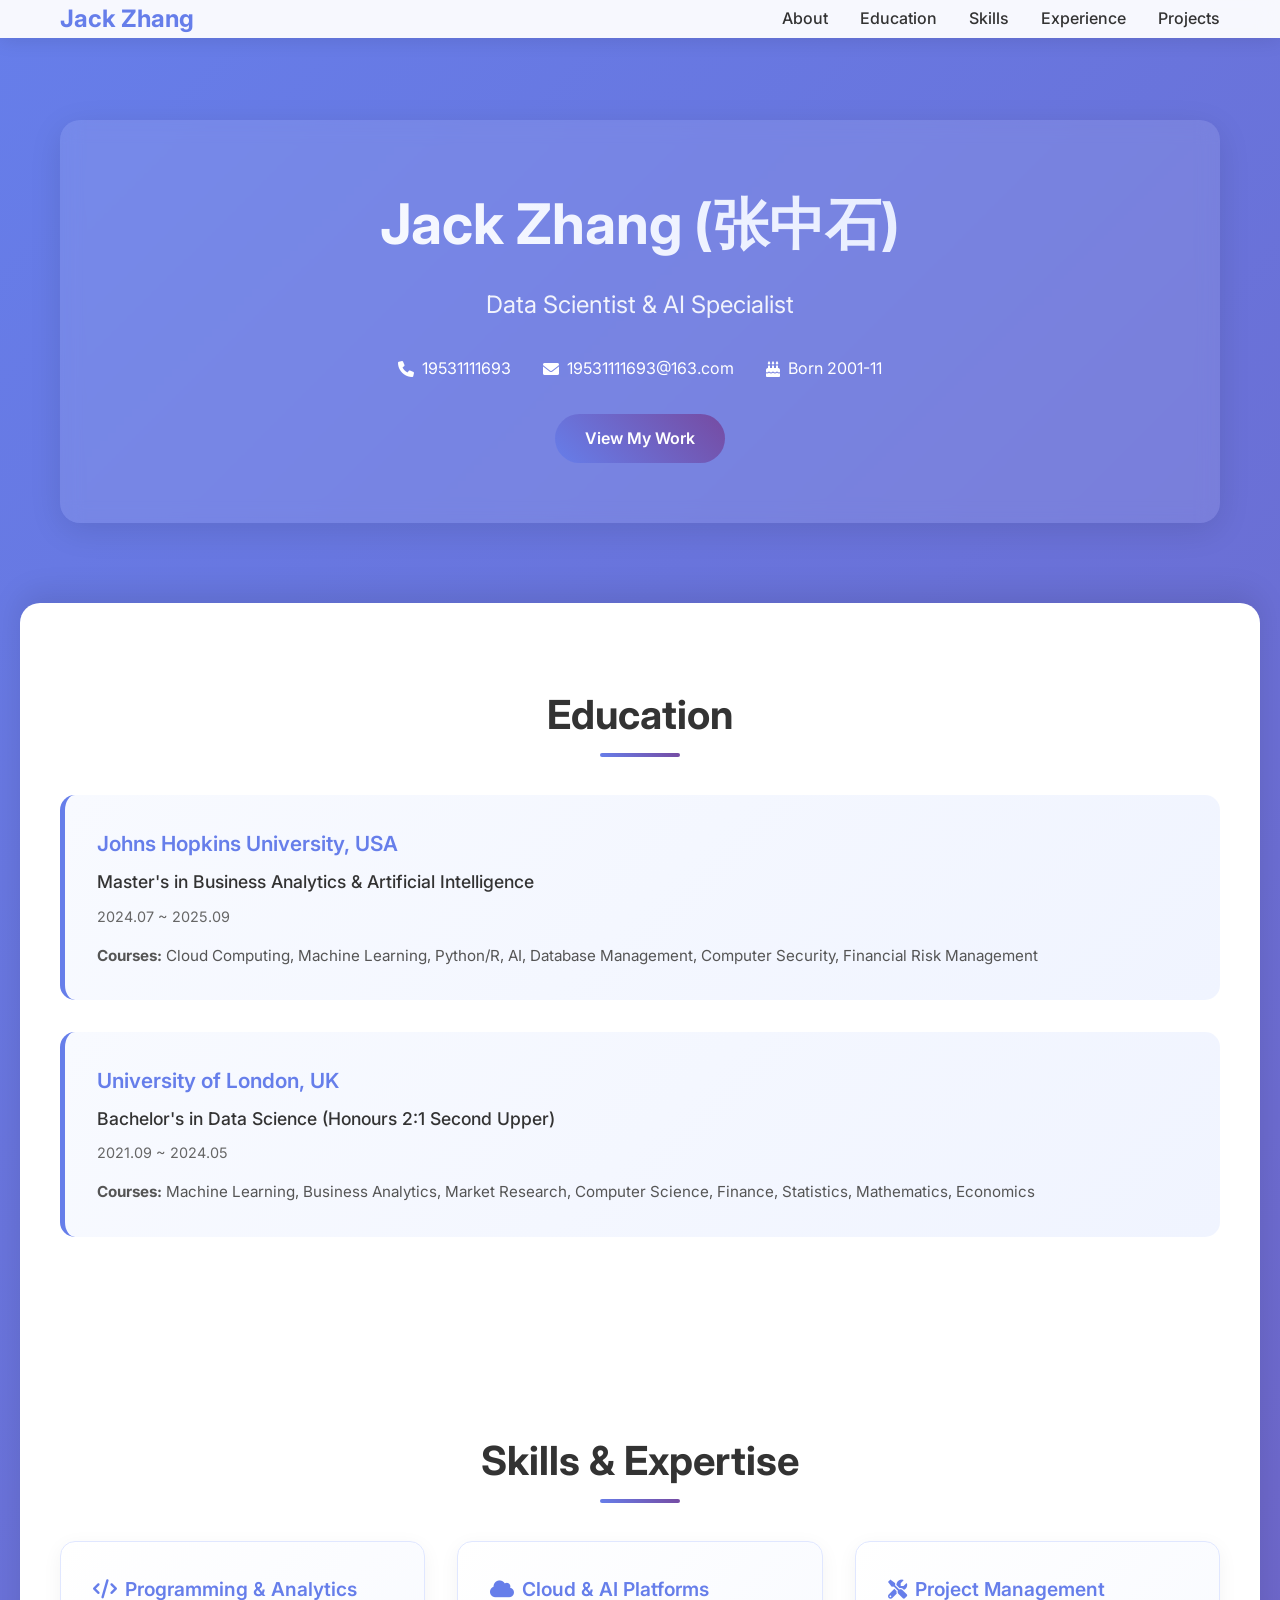
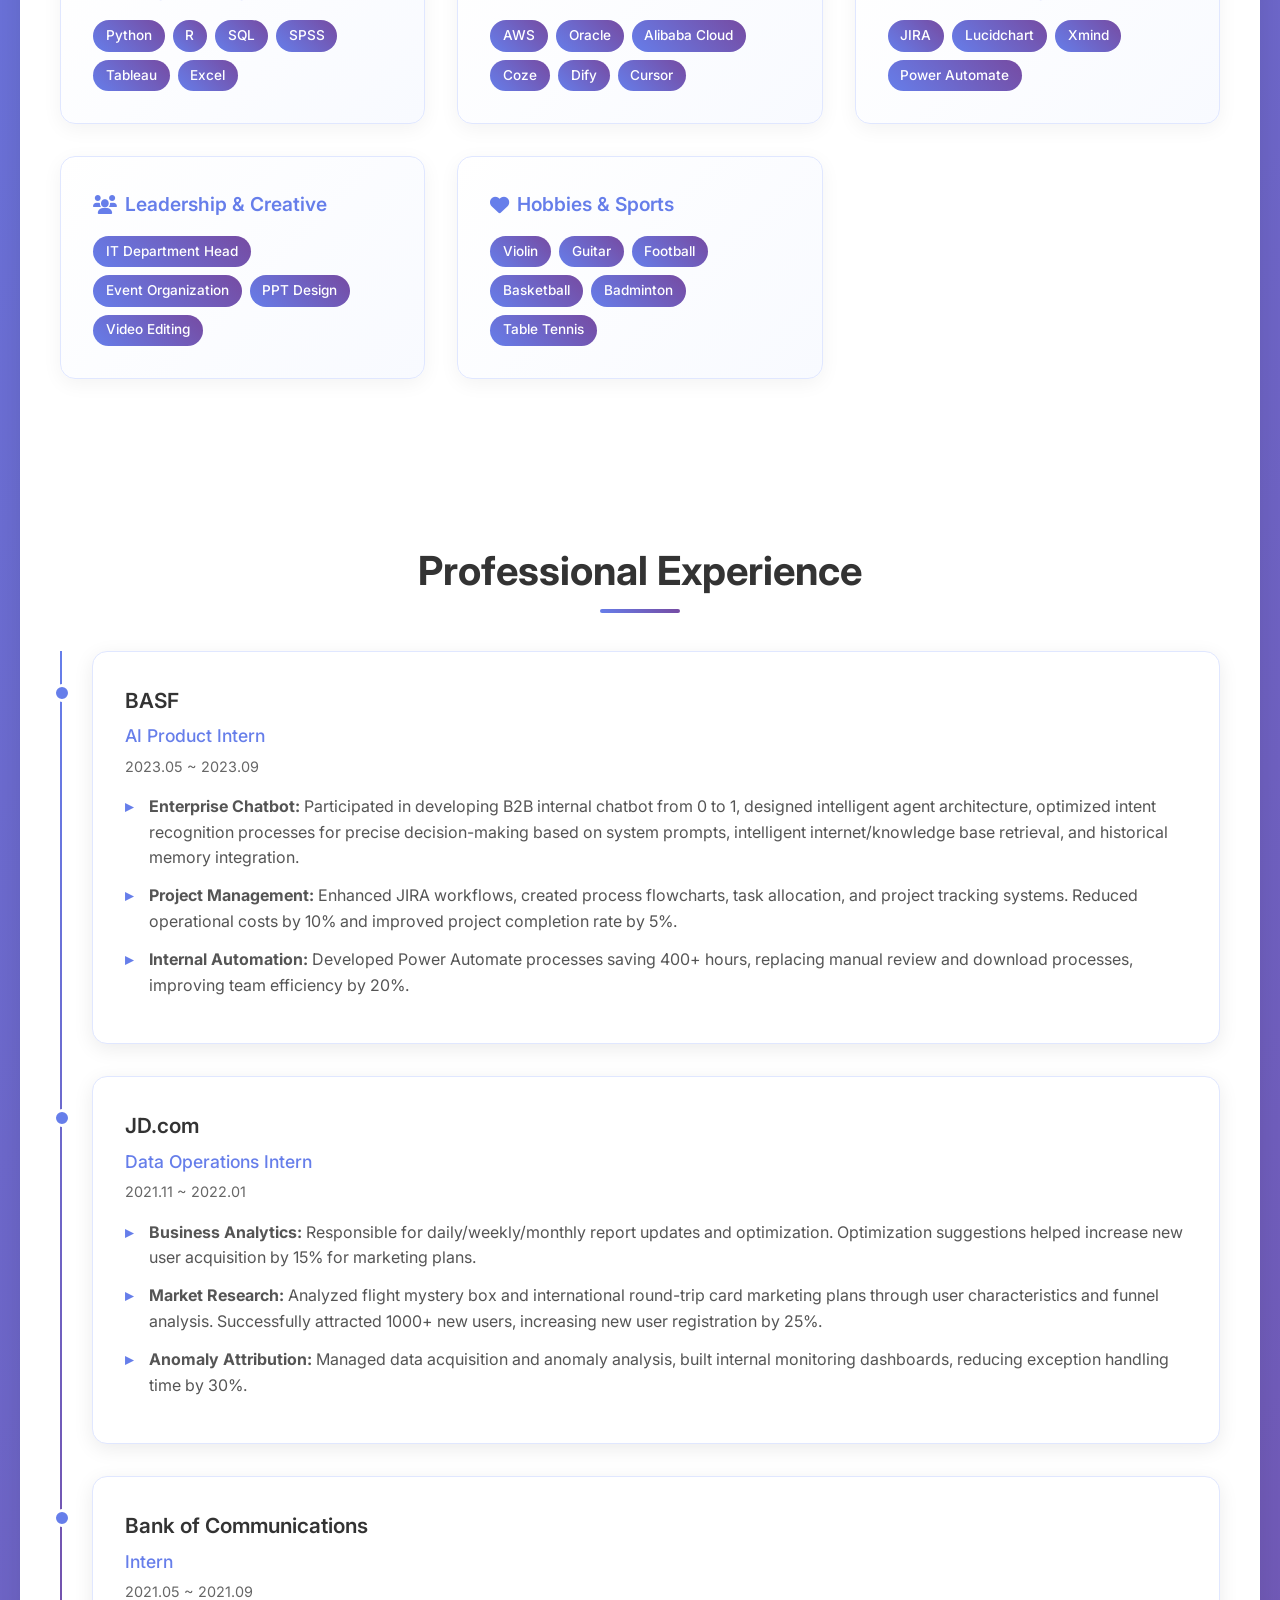
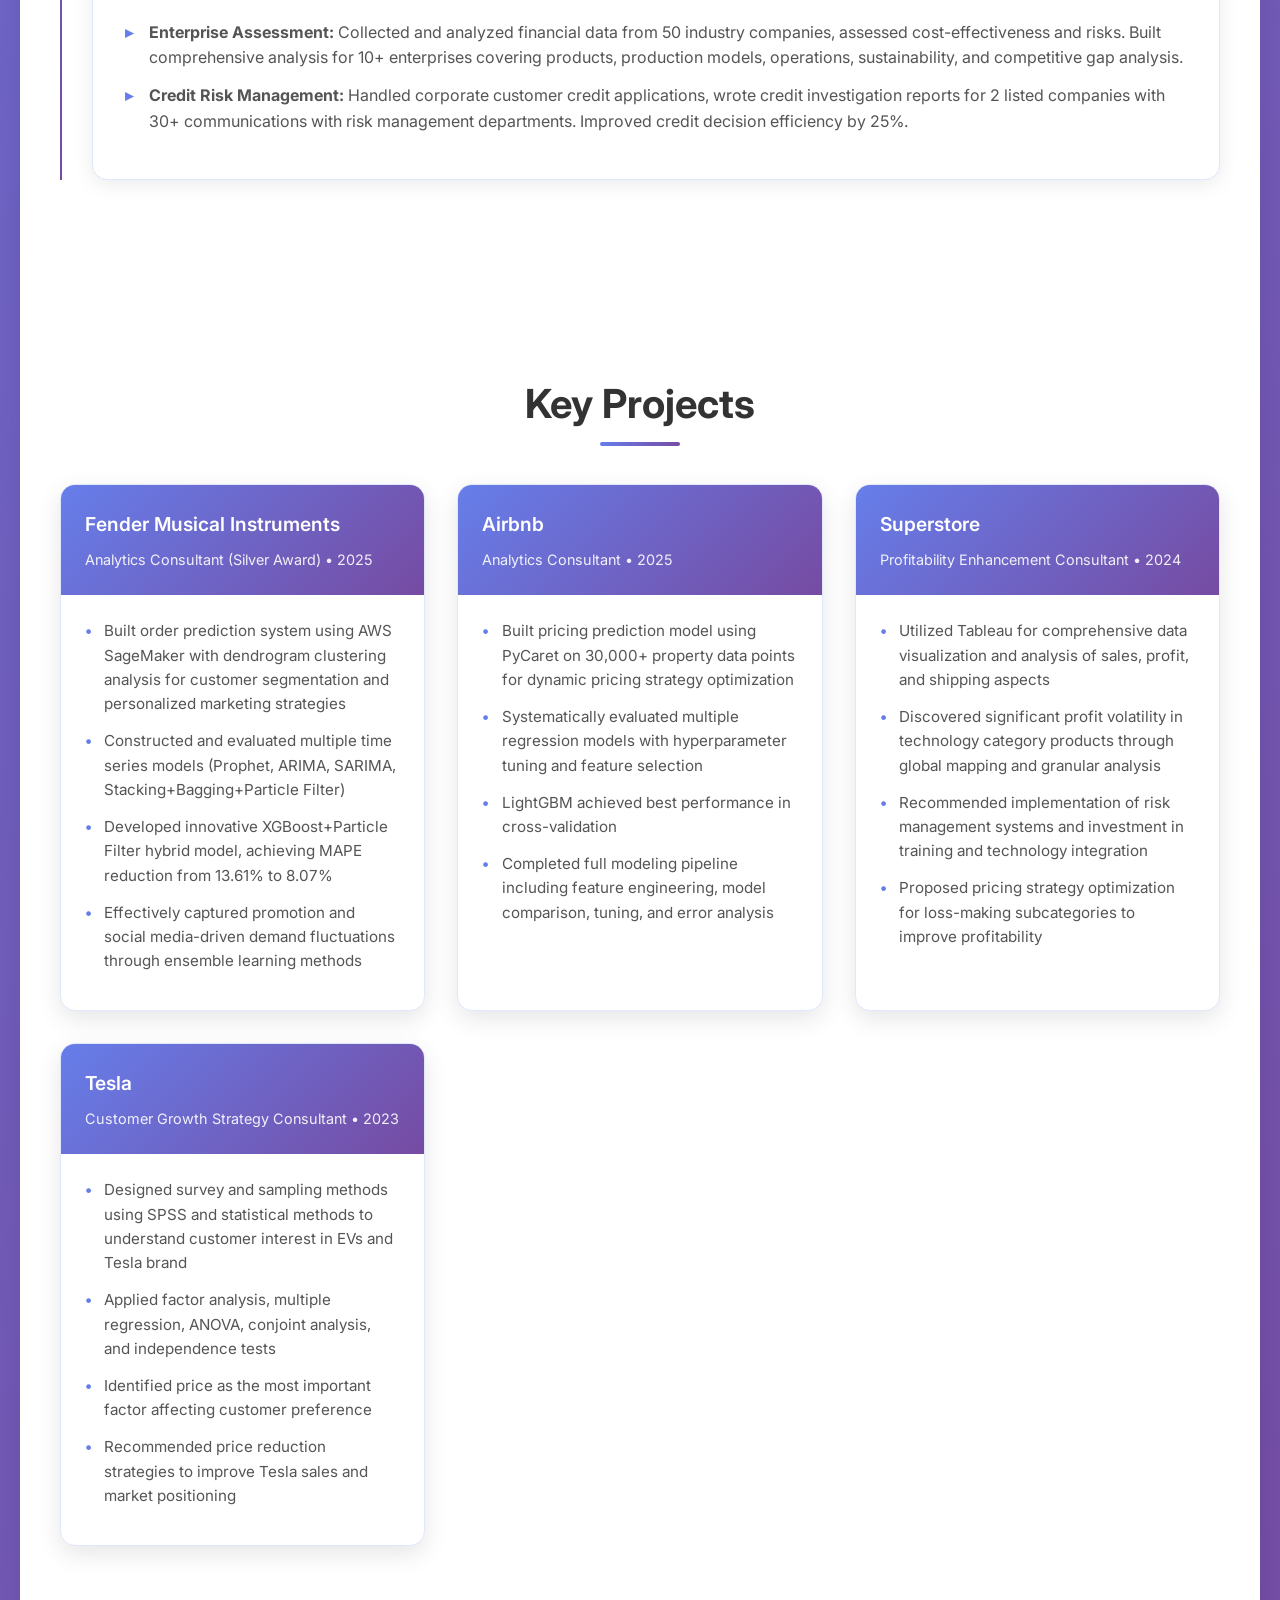
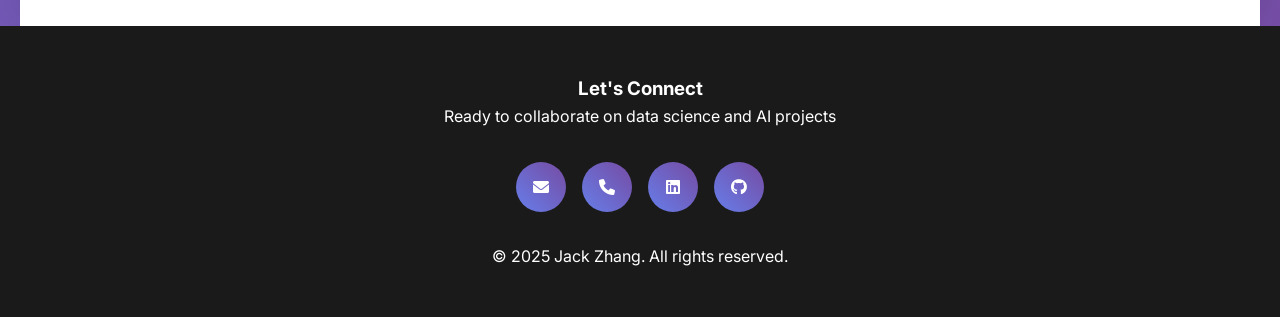
==== commit e1f00c0b: "Create personal portfolio website with responsive design and modern styling Co-authored-by: zhangzho" ====
--- a/index.html
+++ b/index.html
@@ -3,388 +3,775 @@
 <head>
     <meta charset="UTF-8">
     <meta name="viewport" content="width=device-width, initial-scale=1.0">
-    <title>Jack Zhang - Data Scientist & AI Professional</title>
+    <title>Jack Zhang - Data Scientist & AI Specialist</title>
     <link href="https://cdnjs.cloudflare.com/ajax/libs/font-awesome/6.0.0/css/all.min.css" rel="stylesheet">
     <link href="https://fonts.googleapis.com/css2?family=Inter:wght@300;400;500;600;700&display=swap" rel="stylesheet">
-    <link rel="stylesheet" href="styles.css">
+    <style>
+        * {
+            margin: 0;
+            padding: 0;
+            box-sizing: border-box;
+        }
+        
+        body {
+            font-family: 'Inter', sans-serif;
+            line-height: 1.6;
+            color: #333;
+            background: linear-gradient(135deg, #667eea 0%, #764ba2 100%);
+            min-height: 100vh;
+        }
+        
+        .container {
+            max-width: 1200px;
+            margin: 0 auto;
+            padding: 0 20px;
+        }
+        
+        /* Header */
+        header {
+            background: rgba(255, 255, 255, 0.95);
+            backdrop-filter: blur(10px);
+            position: fixed;
+            width: 100%;
+            top: 0;
+            z-index: 1000;
+            box-shadow: 0 2px 20px rgba(0, 0, 0, 0.1);
+        }
+        
+        nav {
+            display: flex;
+            justify-content: space-between;
+            align-items: center;
+            padding: 1rem 0;
+        }
+        
+        .logo {
+            font-size: 1.5rem;
+            font-weight: 700;
+            color: #667eea;
+        }
+        
+        .nav-links {
+            display: flex;
+            list-style: none;
+            gap: 2rem;
+        }
+        
+        .nav-links a {
+            text-decoration: none;
+            color: #333;
+            font-weight: 500;
+            transition: color 0.3s ease;
+        }
+        
+        .nav-links a:hover {
+            color: #667eea;
+        }
+        
+        /* Hero Section */
+        .hero {
+            padding: 120px 0 80px;
+            text-align: center;
+            color: white;
+        }
+        
+        .hero-content {
+            background: rgba(255, 255, 255, 0.1);
+            backdrop-filter: blur(10px);
+            border-radius: 20px;
+            padding: 60px 40px;
+            box-shadow: 0 8px 32px rgba(0, 0, 0, 0.1);
+        }
+        
+        .hero h1 {
+            font-size: 3.5rem;
+            font-weight: 700;
+            margin-bottom: 1rem;
+            background: linear-gradient(45deg, #fff, #e0e7ff);
+            -webkit-background-clip: text;
+            -webkit-text-fill-color: transparent;
+        }
+        
+        .hero h2 {
+            font-size: 1.5rem;
+            font-weight: 400;
+            margin-bottom: 2rem;
+            opacity: 0.9;
+        }
+        
+        .contact-info {
+            display: flex;
+            justify-content: center;
+            gap: 2rem;
+            margin-bottom: 2rem;
+            flex-wrap: wrap;
+        }
+        
+        .contact-item {
+            display: flex;
+            align-items: center;
+            gap: 0.5rem;
+            font-size: 1rem;
+        }
+        
+        .cta-button {
+            display: inline-block;
+            background: linear-gradient(45deg, #667eea, #764ba2);
+            color: white;
+            padding: 12px 30px;
+            border-radius: 50px;
+            text-decoration: none;
+            font-weight: 600;
+            transition: transform 0.3s ease, box-shadow 0.3s ease;
+        }
+        
+        .cta-button:hover {
+            transform: translateY(-2px);
+            box-shadow: 0 8px 25px rgba(0, 0, 0, 0.2);
+        }
+        
+        /* Main Content */
+        main {
+            background: white;
+            margin: 0 20px;
+            border-radius: 20px 20px 0 0;
+            box-shadow: 0 -10px 30px rgba(0, 0, 0, 0.1);
+        }
+        
+        .section {
+            padding: 80px 0;
+        }
+        
+        .section h2 {
+            font-size: 2.5rem;
+            font-weight: 700;
+            text-align: center;
+            margin-bottom: 3rem;
+            color: #333;
+            position: relative;
+        }
+        
+        .section h2::after {
+            content: '';
+            position: absolute;
+            bottom: -10px;
+            left: 50%;
+            transform: translateX(-50%);
+            width: 80px;
+            height: 4px;
+            background: linear-gradient(45deg, #667eea, #764ba2);
+            border-radius: 2px;
+        }
+        
+        /* Education */
+        .education-grid {
+            display: grid;
+            gap: 2rem;
+            margin-bottom: 2rem;
+        }
+        
+        .education-item {
+            background: linear-gradient(135deg, #f8faff 0%, #f0f4ff 100%);
+            padding: 2rem;
+            border-radius: 15px;
+            border-left: 5px solid #667eea;
+            transition: transform 0.3s ease, box-shadow 0.3s ease;
+        }
+        
+        .education-item:hover {
+            transform: translateY(-5px);
+            box-shadow: 0 10px 30px rgba(0, 0, 0, 0.1);
+        }
+        
+        .education-item h3 {
+            font-size: 1.3rem;
+            font-weight: 600;
+            color: #667eea;
+            margin-bottom: 0.5rem;
+        }
+        
+        .education-item h4 {
+            font-size: 1.1rem;
+            font-weight: 500;
+            color: #333;
+            margin-bottom: 0.5rem;
+        }
+        
+        .education-item .period {
+            font-size: 0.9rem;
+            color: #666;
+            margin-bottom: 1rem;
+        }
+        
+        .courses {
+            font-size: 0.95rem;
+            color: #555;
+            line-height: 1.6;
+        }
+        
+        /* Skills */
+        .skills-grid {
+            display: grid;
+            grid-template-columns: repeat(auto-fit, minmax(300px, 1fr));
+            gap: 2rem;
+        }
+        
+        .skill-category {
+            background: linear-gradient(135deg, #fff 0%, #f8faff 100%);
+            padding: 2rem;
+            border-radius: 15px;
+            box-shadow: 0 5px 20px rgba(0, 0, 0, 0.05);
+            border: 1px solid #e0e7ff;
+        }
+        
+        .skill-category h3 {
+            font-size: 1.2rem;
+            font-weight: 600;
+            color: #667eea;
+            margin-bottom: 1rem;
+            display: flex;
+            align-items: center;
+            gap: 0.5rem;
+        }
+        
+        .skill-tags {
+            display: flex;
+            flex-wrap: wrap;
+            gap: 0.5rem;
+        }
+        
+        .skill-tag {
+            background: linear-gradient(45deg, #667eea, #764ba2);
+            color: white;
+            padding: 0.3rem 0.8rem;
+            border-radius: 20px;
+            font-size: 0.85rem;
+            font-weight: 500;
+        }
+        
+        /* Experience */
+        .experience-timeline {
+            position: relative;
+            padding-left: 2rem;
+        }
+        
+        .experience-timeline::before {
+            content: '';
+            position: absolute;
+            left: 0;
+            top: 0;
+            bottom: 0;
+            width: 2px;
+            background: linear-gradient(180deg, #667eea, #764ba2);
+        }
+        
+        .experience-item {
+            position: relative;
+            background: white;
+            margin-bottom: 2rem;
+            padding: 2rem;
+            border-radius: 15px;
+            box-shadow: 0 5px 20px rgba(0, 0, 0, 0.08);
+            border: 1px solid #e0e7ff;
+        }
+        
+        .experience-item::before {
+            content: '';
+            position: absolute;
+            left: -2.5rem;
+            top: 2rem;
+            width: 12px;
+            height: 12px;
+            background: #667eea;
+            border-radius: 50%;
+            border: 3px solid white;
+        }
+        
+        .experience-header {
+            margin-bottom: 1rem;
+        }
+        
+        .experience-header h3 {
+            font-size: 1.3rem;
+            font-weight: 600;
+            color: #333;
+            margin-bottom: 0.3rem;
+        }
+        
+        .experience-header h4 {
+            font-size: 1.1rem;
+            font-weight: 500;
+            color: #667eea;
+            margin-bottom: 0.3rem;
+        }
+        
+        .experience-period {
+            font-size: 0.9rem;
+            color: #666;
+            margin-bottom: 1rem;
+        }
+        
+        .experience-achievements {
+            list-style: none;
+        }
+        
+        .experience-achievements li {
+            margin-bottom: 0.8rem;
+            padding-left: 1.5rem;
+            position: relative;
+            color: #555;
+            line-height: 1.6;
+        }
+        
+        .experience-achievements li::before {
+            content: '▸';
+            position: absolute;
+            left: 0;
+            color: #667eea;
+            font-weight: bold;
+        }
+        
+        /* Projects */
+        .projects-grid {
+            display: grid;
+            grid-template-columns: repeat(auto-fit, minmax(350px, 1fr));
+            gap: 2rem;
+        }
+        
+        .project-card {
+            background: white;
+            border-radius: 15px;
+            overflow: hidden;
+            box-shadow: 0 8px 25px rgba(0, 0, 0, 0.1);
+            transition: transform 0.3s ease, box-shadow 0.3s ease;
+            border: 1px solid #e0e7ff;
+        }
+        
+        .project-card:hover {
+            transform: translateY(-8px);
+            box-shadow: 0 15px 40px rgba(0, 0, 0, 0.15);
+        }
+        
+        .project-header {
+            background: linear-gradient(135deg, #667eea, #764ba2);
+            color: white;
+            padding: 1.5rem;
+        }
+        
+        .project-header h3 {
+            font-size: 1.2rem;
+            font-weight: 600;
+            margin-bottom: 0.5rem;
+        }
+        
+        .project-role {
+            font-size: 0.9rem;
+            opacity: 0.9;
+        }
+        
+        .project-content {
+            padding: 1.5rem;
+        }
+        
+        .project-achievements {
+            list-style: none;
+        }
+        
+        .project-achievements li {
+            margin-bottom: 0.8rem;
+            padding-left: 1.2rem;
+            position: relative;
+            color: #555;
+            font-size: 0.95rem;
+            line-height: 1.6;
+        }
+        
+        .project-achievements li::before {
+            content: '•';
+            position: absolute;
+            left: 0;
+            color: #667eea;
+            font-weight: bold;
+        }
+        
+        /* Footer */
+        footer {
+            background: #1a1a1a;
+            color: white;
+            text-align: center;
+            padding: 3rem 0;
+        }
+        
+        .footer-content {
+            margin-bottom: 2rem;
+        }
+        
+        .social-links {
+            display: flex;
+            justify-content: center;
+            gap: 1rem;
+            margin-bottom: 2rem;
+        }
+        
+        .social-link {
+            display: inline-block;
+            width: 50px;
+            height: 50px;
+            background: linear-gradient(45deg, #667eea, #764ba2);
+            border-radius: 50%;
+            display: flex;
+            align-items: center;
+            justify-content: center;
+            color: white;
+            text-decoration: none;
+            transition: transform 0.3s ease;
+        }
+        
+        .social-link:hover {
+            transform: translateY(-3px);
+        }
+        
+        /* Responsive */
+        @media (max-width: 768px) {
+            .nav-links {
+                display: none;
+            }
+            
+            .hero h1 {
+                font-size: 2.5rem;
+            }
+            
+            .hero h2 {
+                font-size: 1.2rem;
+            }
+            
+            .contact-info {
+                flex-direction: column;
+                gap: 1rem;
+            }
+            
+            .section {
+                padding: 60px 0;
+            }
+            
+            .section h2 {
+                font-size: 2rem;
+            }
+            
+            main {
+                margin: 0 10px;
+            }
+            
+            .projects-grid {
+                grid-template-columns: 1fr;
+            }
+            
+            .skills-grid {
+                grid-template-columns: 1fr;
+            }
+        }
+    </style>
 </head>
 <body>
-    <!-- Navigation -->
-    <nav class="navbar">
-        <div class="nav-container">
-            <div class="nav-logo">
-                <span class="logo-text">Jack Zhang</span>
-            </div>
-            <ul class="nav-menu">
-                <li class="nav-item">
-                    <a href="#home" class="nav-link">Home</a>
-                </li>
-                <li class="nav-item">
-                    <a href="#about" class="nav-link">About</a>
-                </li>
-                <li class="nav-item">
-                    <a href="#experience" class="nav-link">Experience</a>
-                </li>
-                <li class="nav-item">
-                    <a href="#projects" class="nav-link">Projects</a>
-                </li>
-                <li class="nav-item">
-                    <a href="#contact" class="nav-link">Contact</a>
-                </li>
+    <header>
+        <nav class="container">
+            <div class="logo">Jack Zhang</div>
+            <ul class="nav-links">
+                <li><a href="#about">About</a></li>
+                <li><a href="#education">Education</a></li>
+                <li><a href="#skills">Skills</a></li>
+                <li><a href="#experience">Experience</a></li>
+                <li><a href="#projects">Projects</a></li>
             </ul>
-            <div class="hamburger">
-                <span class="bar"></span>
-                <span class="bar"></span>
-                <span class="bar"></span>
-            </div>
-        </div>
-    </nav>
-
-    <!-- Hero Section -->
-    <section id="home" class="hero">
-        <div class="hero-container">
+        </nav>
+    </header>
+
+    <section class="hero">
+        <div class="container">
             <div class="hero-content">
-                <div class="hero-text">
-                    <h1 class="hero-title">
-                        Hi, I'm <span class="gradient-text">Jack Zhang</span>
-                    </h1>
-                    <p class="hero-subtitle">Data Scientist & AI Professional</p>
-                    <p class="hero-description">
-                        Masters student in Business Analytics & AI at Johns Hopkins University. 
-                        Passionate about leveraging data science and artificial intelligence to drive business innovation.
-                    </p>
-                    <div class="hero-buttons">
-                        <a href="#contact" class="btn btn-primary">Get In Touch</a>
-                        <a href="#projects" class="btn btn-secondary">View My Work</a>
+                <h1>Jack Zhang (张中石)</h1>
+                <h2>Data Scientist & AI Specialist</h2>
+                <div class="contact-info">
+                    <div class="contact-item">
+                        <i class="fas fa-phone"></i>
+                        <span>19531111693</span>
+                    </div>
+                    <div class="contact-item">
+                        <i class="fas fa-envelope"></i>
+                        <span>19531111693@163.com</span>
+                    </div>
+                    <div class="contact-item">
+                        <i class="fas fa-birthday-cake"></i>
+                        <span>Born 2001-11</span>
                     </div>
                 </div>
-                <div class="hero-image">
-                    <div class="profile-card">
-                        <div class="profile-avatar">
-                            <i class="fas fa-user"></i>
-                        </div>
-                        <div class="profile-info">
-                            <h3>Jack Zhang (张中石)</h3>
-                            <p>Data Science Professional</p>
-                        </div>
-                    </div>
-                </div>
+                <a href="#experience" class="cta-button">View My Work</a>
             </div>
         </div>
     </section>
 
-    <!-- About Section -->
-    <section id="about" class="about">
+    <main>
         <div class="container">
-            <h2 class="section-title">About Me</h2>
-            <div class="about-content">
-                <div class="about-text">
-                    <p class="about-description">
-                        I'm a passionate data scientist currently pursuing my Master's in Business Analytics & AI at Johns Hopkins University. 
-                        With a solid foundation in Data Science from University College London and hands-on experience at leading companies 
-                        like BASF and JD.com, I specialize in transforming complex data into actionable business insights.
-                    </p>
-                    <div class="stats">
-                        <div class="stat-item">
-                            <span class="stat-number">3+</span>
-                            <span class="stat-label">Years Experience</span>
-                        </div>
-                        <div class="stat-item">
-                            <span class="stat-number">15+</span>
-                            <span class="stat-label">Projects Completed</span>
-                        </div>
-                        <div class="stat-item">
-                            <span class="stat-number">5+</span>
-                            <span class="stat-label">Technologies Mastered</span>
+            <section id="education" class="section">
+                <h2>Education</h2>
+                <div class="education-grid">
+                    <div class="education-item">
+                        <h3>Johns Hopkins University, USA</h3>
+                        <h4>Master's in Business Analytics & Artificial Intelligence</h4>
+                        <div class="period">2024.07 ~ 2025.09</div>
+                        <div class="courses">
+                            <strong>Courses:</strong> Cloud Computing, Machine Learning, Python/R, AI, Database Management, Computer Security, Financial Risk Management
+                        </div>
+                    </div>
+                    <div class="education-item">
+                        <h3>University of London, UK</h3>
+                        <h4>Bachelor's in Data Science (Honours 2:1 Second Upper)</h4>
+                        <div class="period">2021.09 ~ 2024.05</div>
+                        <div class="courses">
+                            <strong>Courses:</strong> Machine Learning, Business Analytics, Market Research, Computer Science, Finance, Statistics, Mathematics, Economics
                         </div>
                     </div>
                 </div>
-                <div class="skills-section">
-                    <h3>Technical Skills</h3>
-                    <div class="skills-grid">
-                        <div class="skill-category">
-                            <h4><i class="fas fa-code"></i> Programming</h4>
-                            <div class="skill-tags">
-                                <span class="skill-tag">Python</span>
-                                <span class="skill-tag">R</span>
-                                <span class="skill-tag">SQL</span>
-                                <span class="skill-tag">SPSS</span>
-                            </div>
-                        </div>
-                        <div class="skill-category">
-                            <h4><i class="fas fa-cloud"></i> Cloud & Tools</h4>
-                            <div class="skill-tags">
-                                <span class="skill-tag">AWS</span>
-                                <span class="skill-tag">Oracle</span>
-                                <span class="skill-tag">Alibaba Cloud</span>
-                                <span class="skill-tag">Tableau</span>
-                            </div>
-                        </div>
-                        <div class="skill-category">
-                            <h4><i class="fas fa-brain"></i> AI & ML</h4>
-                            <div class="skill-tags">
-                                <span class="skill-tag">Machine Learning</span>
-                                <span class="skill-tag">Chatbots</span>
-                                <span class="skill-tag">Computer Vision</span>
-                                <span class="skill-tag">NLP</span>
-                            </div>
-                        </div>
-                        <div class="skill-category">
-                            <h4><i class="fas fa-chart-line"></i> Analytics</h4>
-                            <div class="skill-tags">
-                                <span class="skill-tag">Business Intelligence</span>
-                                <span class="skill-tag">Statistical Analysis</span>
-                                <span class="skill-tag">Data Visualization</span>
-                                <span class="skill-tag">Predictive Modeling</span>
-                            </div>
+            </section>
+
+            <section id="skills" class="section">
+                <h2>Skills & Expertise</h2>
+                <div class="skills-grid">
+                    <div class="skill-category">
+                        <h3><i class="fas fa-code"></i> Programming & Analytics</h3>
+                        <div class="skill-tags">
+                            <span class="skill-tag">Python</span>
+                            <span class="skill-tag">R</span>
+                            <span class="skill-tag">SQL</span>
+                            <span class="skill-tag">SPSS</span>
+                            <span class="skill-tag">Tableau</span>
+                            <span class="skill-tag">Excel</span>
+                        </div>
+                    </div>
+                    <div class="skill-category">
+                        <h3><i class="fas fa-cloud"></i> Cloud & AI Platforms</h3>
+                        <div class="skill-tags">
+                            <span class="skill-tag">AWS</span>
+                            <span class="skill-tag">Oracle</span>
+                            <span class="skill-tag">Alibaba Cloud</span>
+                            <span class="skill-tag">Coze</span>
+                            <span class="skill-tag">Dify</span>
+                            <span class="skill-tag">Cursor</span>
+                        </div>
+                    </div>
+                    <div class="skill-category">
+                        <h3><i class="fas fa-tools"></i> Project Management</h3>
+                        <div class="skill-tags">
+                            <span class="skill-tag">JIRA</span>
+                            <span class="skill-tag">Lucidchart</span>
+                            <span class="skill-tag">Xmind</span>
+                            <span class="skill-tag">Power Automate</span>
+                        </div>
+                    </div>
+                    <div class="skill-category">
+                        <h3><i class="fas fa-users"></i> Leadership & Creative</h3>
+                        <div class="skill-tags">
+                            <span class="skill-tag">IT Department Head</span>
+                            <span class="skill-tag">Event Organization</span>
+                            <span class="skill-tag">PPT Design</span>
+                            <span class="skill-tag">Video Editing</span>
+                        </div>
+                    </div>
+                    <div class="skill-category">
+                        <h3><i class="fas fa-heart"></i> Hobbies & Sports</h3>
+                        <div class="skill-tags">
+                            <span class="skill-tag">Violin</span>
+                            <span class="skill-tag">Guitar</span>
+                            <span class="skill-tag">Football</span>
+                            <span class="skill-tag">Basketball</span>
+                            <span class="skill-tag">Badminton</span>
+                            <span class="skill-tag">Table Tennis</span>
                         </div>
                     </div>
                 </div>
-            </div>
+            </section>
+
+            <section id="experience" class="section">
+                <h2>Professional Experience</h2>
+                <div class="experience-timeline">
+                    <div class="experience-item">
+                        <div class="experience-header">
+                            <h3>BASF</h3>
+                            <h4>AI Product Intern</h4>
+                            <div class="experience-period">2023.05 ~ 2023.09</div>
+                        </div>
+                        <ul class="experience-achievements">
+                            <li><strong>Enterprise Chatbot:</strong> Participated in developing B2B internal chatbot from 0 to 1, designed intelligent agent architecture, optimized intent recognition processes for precise decision-making based on system prompts, intelligent internet/knowledge base retrieval, and historical memory integration.</li>
+                            <li><strong>Project Management:</strong> Enhanced JIRA workflows, created process flowcharts, task allocation, and project tracking systems. Reduced operational costs by 10% and improved project completion rate by 5%.</li>
+                            <li><strong>Internal Automation:</strong> Developed Power Automate processes saving 400+ hours, replacing manual review and download processes, improving team efficiency by 20%.</li>
+                        </ul>
+                    </div>
+                    
+                    <div class="experience-item">
+                        <div class="experience-header">
+                            <h3>JD.com</h3>
+                            <h4>Data Operations Intern</h4>
+                            <div class="experience-period">2021.11 ~ 2022.01</div>
+                        </div>
+                        <ul class="experience-achievements">
+                            <li><strong>Business Analytics:</strong> Responsible for daily/weekly/monthly report updates and optimization. Optimization suggestions helped increase new user acquisition by 15% for marketing plans.</li>
+                            <li><strong>Market Research:</strong> Analyzed flight mystery box and international round-trip card marketing plans through user characteristics and funnel analysis. Successfully attracted 1000+ new users, increasing new user registration by 25%.</li>
+                            <li><strong>Anomaly Attribution:</strong> Managed data acquisition and anomaly analysis, built internal monitoring dashboards, reducing exception handling time by 30%.</li>
+                        </ul>
+                    </div>
+                    
+                    <div class="experience-item">
+                        <div class="experience-header">
+                            <h3>Bank of Communications</h3>
+                            <h4>Intern</h4>
+                            <div class="experience-period">2021.05 ~ 2021.09</div>
+                        </div>
+                        <ul class="experience-achievements">
+                            <li><strong>Enterprise Assessment:</strong> Collected and analyzed financial data from 50 industry companies, assessed cost-effectiveness and risks. Built comprehensive analysis for 10+ enterprises covering products, production models, operations, sustainability, and competitive gap analysis.</li>
+                            <li><strong>Credit Risk Management:</strong> Handled corporate customer credit applications, wrote credit investigation reports for 2 listed companies with 30+ communications with risk management departments. Improved credit decision efficiency by 25%.</li>
+                        </ul>
+                    </div>
+                </div>
+            </section>
+
+            <section id="projects" class="section">
+                <h2>Key Projects</h2>
+                <div class="projects-grid">
+                    <div class="project-card">
+                        <div class="project-header">
+                            <h3>Fender Musical Instruments</h3>
+                            <div class="project-role">Analytics Consultant (Silver Award) • 2025</div>
+                        </div>
+                        <div class="project-content">
+                            <ul class="project-achievements">
+                                <li>Built order prediction system using AWS SageMaker with dendrogram clustering analysis for customer segmentation and personalized marketing strategies</li>
+                                <li>Constructed and evaluated multiple time series models (Prophet, ARIMA, SARIMA, Stacking+Bagging+Particle Filter)</li>
+                                <li>Developed innovative XGBoost+Particle Filter hybrid model, achieving MAPE reduction from 13.61% to 8.07%</li>
+                                <li>Effectively captured promotion and social media-driven demand fluctuations through ensemble learning methods</li>
+                            </ul>
+                        </div>
+                    </div>
+                    
+                    <div class="project-card">
+                        <div class="project-header">
+                            <h3>Airbnb</h3>
+                            <div class="project-role">Analytics Consultant • 2025</div>
+                        </div>
+                        <div class="project-content">
+                            <ul class="project-achievements">
+                                <li>Built pricing prediction model using PyCaret on 30,000+ property data points for dynamic pricing strategy optimization</li>
+                                <li>Systematically evaluated multiple regression models with hyperparameter tuning and feature selection</li>
+                                <li>LightGBM achieved best performance in cross-validation</li>
+                                <li>Completed full modeling pipeline including feature engineering, model comparison, tuning, and error analysis</li>
+                            </ul>
+                        </div>
+                    </div>
+                    
+                    <div class="project-card">
+                        <div class="project-header">
+                            <h3>Superstore</h3>
+                            <div class="project-role">Profitability Enhancement Consultant • 2024</div>
+                        </div>
+                        <div class="project-content">
+                            <ul class="project-achievements">
+                                <li>Utilized Tableau for comprehensive data visualization and analysis of sales, profit, and shipping aspects</li>
+                                <li>Discovered significant profit volatility in technology category products through global mapping and granular analysis</li>
+                                <li>Recommended implementation of risk management systems and investment in training and technology integration</li>
+                                <li>Proposed pricing strategy optimization for loss-making subcategories to improve profitability</li>
+                            </ul>
+                        </div>
+                    </div>
+                    
+                    <div class="project-card">
+                        <div class="project-header">
+                            <h3>Tesla</h3>
+                            <div class="project-role">Customer Growth Strategy Consultant • 2023</div>
+                        </div>
+                        <div class="project-content">
+                            <ul class="project-achievements">
+                                <li>Designed survey and sampling methods using SPSS and statistical methods to understand customer interest in EVs and Tesla brand</li>
+                                <li>Applied factor analysis, multiple regression, ANOVA, conjoint analysis, and independence tests</li>
+                                <li>Identified price as the most important factor affecting customer preference</li>
+                                <li>Recommended price reduction strategies to improve Tesla sales and market positioning</li>
+                            </ul>
+                        </div>
+                    </div>
+                </div>
+            </section>
         </div>
-    </section>
-
-    <!-- Education Section -->
-    <section id="education" class="education">
-        <div class="container">
-            <h2 class="section-title">Education</h2>
-            <div class="education-timeline">
-                <div class="timeline-item">
-                    <div class="timeline-marker"></div>
-                    <div class="timeline-content">
-                        <div class="timeline-header">
-                            <h3>Master's in Business Analytics & AI</h3>
-                            <span class="timeline-date">2024 - 2025</span>
-                        </div>
-                        <p class="timeline-institution">Johns Hopkins University, USA</p>
-                        <p class="timeline-description">
-                            Advanced coursework in Cloud Computing, Machine Learning, AI, Database Management, 
-                            Computer Security, and Financial Risk Management.
-                        </p>
-                    </div>
-                </div>
-                <div class="timeline-item">
-                    <div class="timeline-marker"></div>
-                    <div class="timeline-content">
-                        <div class="timeline-header">
-                            <h3>Bachelor's in Data Science (2:1 Honours)</h3>
-                            <span class="timeline-date">2021 - 2024</span>
-                        </div>
-                        <p class="timeline-institution">University College London, UK</p>
-                        <p class="timeline-description">
-                            Comprehensive study in Machine Learning, Business Analytics, Market Research, 
-                            Finance, Statistics, Mathematics, and Economics.
-                        </p>
-                    </div>
-                </div>
-            </div>
-        </div>
-    </section>
-
-    <!-- Experience Section -->
-    <section id="experience" class="experience">
-        <div class="container">
-            <h2 class="section-title">Professional Experience</h2>
-            <div class="experience-grid">
-                <div class="experience-card">
-                    <div class="company-logo">
-                        <i class="fas fa-industry"></i>
-                    </div>
-                    <div class="experience-content">
-                        <h3>AI Product Intern</h3>
-                        <h4>BASF</h4>
-                        <span class="experience-date">May 2023 - Sep 2023</span>
-                        <ul class="experience-achievements">
-                            <li>Developed enterprise B2B chatbot from scratch, designing intelligent agent architecture</li>
-                            <li>Optimized intent recognition processes and implemented smart retrieval systems</li>
-                            <li>Reduced operational costs by 10% and improved project completion rate by 5%</li>
-                            <li>Automated processes saving 400+ hours and increasing team efficiency by 20%</li>
-                        </ul>
-                    </div>
-                </div>
-                <div class="experience-card">
-                    <div class="company-logo">
-                        <i class="fas fa-shopping-cart"></i>
-                    </div>
-                    <div class="experience-content">
-                        <h3>Data Operations Intern</h3>
-                        <h4>JD.com</h4>
-                        <span class="experience-date">Nov 2021 - Jan 2022</span>
-                        <ul class="experience-achievements">
-                            <li>Improved marketing strategies resulting in 15% increase in new user acquisition</li>
-                            <li>Conducted user analysis for travel products, attracting 1000+ new users</li>
-                            <li>Enhanced user experience leading to 25% increase in new user registrations</li>
-                            <li>Reduced anomaly processing time by 30% through dashboard optimization</li>
-                        </ul>
-                    </div>
-                </div>
-                <div class="experience-card">
-                    <div class="company-logo">
-                        <i class="fas fa-university"></i>
-                    </div>
-                    <div class="experience-content">
-                        <h3>Banking Intern</h3>
-                        <h4>Bank of Communications</h4>
-                        <span class="experience-date">May 2021 - Sep 2021</span>
-                        <ul class="experience-achievements">
-                            <li>Analyzed 50+ companies' financial data for enterprise evaluation</li>
-                            <li>Improved risk control efficiency by 20% and reduced operational costs by 10%</li>
-                            <li>Conducted credit risk management for corporate clients</li>
-                            <li>Enhanced credit decision efficiency by 25% through analytical insights</li>
-                        </ul>
-                    </div>
-                </div>
-            </div>
-        </div>
-    </section>
-
-    <!-- Projects Section -->
-    <section id="projects" class="projects">
-        <div class="container">
-            <h2 class="section-title">Featured Projects</h2>
-            <div class="projects-grid">
-                <div class="project-card">
-                    <div class="project-header">
-                        <i class="fas fa-guitar"></i>
-                        <div class="project-badge">Silver Award</div>
-                    </div>
-                    <h3>Fender Analytics Consultant</h3>
-                    <p class="project-description">
-                        Built order prediction system using AWS SageMaker with advanced time series models. 
-                        Achieved MAPE improvement from 13.61% to 8.07% using innovative XGBoost + Particle Filter hybrid model.
-                    </p>
-                    <div class="project-tech">
-                        <span class="tech-tag">AWS SageMaker</span>
-                        <span class="tech-tag">XGBoost</span>
-                        <span class="tech-tag">Prophet</span>
-                        <span class="tech-tag">ARIMA</span>
-                    </div>
-                </div>
-                <div class="project-card">
-                    <div class="project-header">
-                        <i class="fas fa-home"></i>
-                    </div>
-                    <h3>Airbnb Pricing Analytics</h3>
-                    <p class="project-description">
-                        Developed dynamic pricing prediction model using 30,000+ property data points. 
-                        Implemented LightGBM with PyCaret for optimal performance and revenue optimization.
-                    </p>
-                    <div class="project-tech">
-                        <span class="tech-tag">PyCaret</span>
-                        <span class="tech-tag">LightGBM</span>
-                        <span class="tech-tag">Feature Engineering</span>
-                        <span class="tech-tag">Model Stacking</span>
-                    </div>
-                </div>
-                <div class="project-card">
-                    <div class="project-header">
-                        <i class="fas fa-car"></i>
-                        <div class="project-badge">Silver Medal</div>
-                    </div>
-                    <h3>NIO Auto - CFA Business Challenge</h3>
-                    <p class="project-description">
-                        Led 4-person team in comprehensive business analysis using Porter's Five Forces, SWOT, 
-                        and PEST analysis. Developed market strategy and valuation models for NIO Auto.
-                    </p>
-                    <div class="project-tech">
-                        <span class="tech-tag">Financial Analysis</span>
-                        <span class="tech-tag">Market Research</span>
-                        <span class="tech-tag">Business Strategy</span>
-                        <span class="tech-tag">Valuation</span>
-                    </div>
-                </div>
-                <div class="project-card">
-                    <div class="project-header">
-                        <i class="fas fa-chart-bar"></i>
-                    </div>
-                    <h3>Superstore Profitability Analysis</h3>
-                    <p class="project-description">
-                        Created comprehensive Tableau dashboards for sales and profit analysis. 
-                        Developed future sales forecasting and optimization strategies for loss-making categories.
-                    </p>
-                    <div class="project-tech">
-                        <span class="tech-tag">Tableau</span>
-                        <span class="tech-tag">Data Visualization</span>
-                        <span class="tech-tag">Sales Forecasting</span>
-                        <span class="tech-tag">Business Intelligence</span>
-                    </div>
-                </div>
-            </div>
-        </div>
-    </section>
-
-    <!-- Contact Section -->
-    <section id="contact" class="contact">
-        <div class="container">
-            <h2 class="section-title">Let's Connect</h2>
-            <div class="contact-content">
-                <div class="contact-info">
-                    <h3>Get In Touch</h3>
-                    <p>I'm always open to discussing new opportunities, innovative projects, or potential collaborations in data science and AI.</p>
-                    <div class="contact-methods">
-                        <div class="contact-method">
-                            <i class="fas fa-envelope"></i>
-                            <div>
-                                <h4>Email</h4>
-                                <p>19531111693@163.com</p>
-                            </div>
-                        </div>
-                        <div class="contact-method">
-                            <i class="fas fa-phone"></i>
-                            <div>
-                                <h4>Phone</h4>
-                                <p>+86 19531111693</p>
-                            </div>
-                        </div>
-                        <div class="contact-method">
-                            <i class="fab fa-weixin"></i>
-                            <div>
-                                <h4>WeChat</h4>
-                                <p>19531111693</p>
-                            </div>
-                        </div>
-                    </div>
-                </div>
-                <div class="contact-form">
-                    <form id="contactForm">
-                        <div class="form-group">
-                            <input type="text" id="name" name="name" placeholder="Your Name" required>
-                        </div>
-                        <div class="form-group">
-                            <input type="email" id="email" name="email" placeholder="Your Email" required>
-                        </div>
-                        <div class="form-group">
-                            <textarea id="message" name="message" placeholder="Your Message" rows="5" required></textarea>
-                        </div>
-                        <button type="submit" class="btn btn-primary btn-full">Send Message</button>
-                    </form>
-                </div>
-            </div>
-        </div>
-    </section>
-
-    <!-- Footer -->
-    <footer class="footer">
+    </main>
+
+    <footer>
         <div class="container">
             <div class="footer-content">
-                <div class="footer-left">
-                    <h3>Jack Zhang</h3>
-                    <p>Data Scientist & AI Professional</p>
-                </div>
-                <div class="footer-right">
-                    <div class="social-links">
-                        <a href="#" class="social-link"><i class="fab fa-linkedin"></i></a>
-                        <a href="#" class="social-link"><i class="fab fa-github"></i></a>
-                        <a href="#" class="social-link"><i class="fab fa-twitter"></i></a>
-                    </div>
-                </div>
+                <h3>Let's Connect</h3>
+                <p>Ready to collaborate on data science and AI projects</p>
             </div>
-            <div class="footer-bottom">
-                <p>&copy; 2025 Jack Zhang. All rights reserved.</p>
+            <div class="social-links">
+                <a href="mailto:19531111693@163.com" class="social-link">
+                    <i class="fas fa-envelope"></i>
+                </a>
+                <a href="tel:19531111693" class="social-link">
+                    <i class="fas fa-phone"></i>
+                </a>
+                <a href="#" class="social-link">
+                    <i class="fab fa-linkedin"></i>
+                </a>
+                <a href="#" class="social-link">
+                    <i class="fab fa-github"></i>
+                </a>
             </div>
+            <p>&copy; 2025 Jack Zhang. All rights reserved.</p>
         </div>
     </footer>
 
-    <script src="script.js"></script>
+    <script>
+        // Smooth scrolling for navigation links
+        document.querySelectorAll('a[href^="#"]').forEach(anchor => {
+            anchor.addEventListener('click', function (e) {
+                e.preventDefault();
+                const target = document.querySelector(this.getAttribute('href'));
+                if (target) {
+                    target.scrollIntoView({
+                        behavior: 'smooth',
+                        block: 'start'
+                    });
+                }
+            });
+        });
+
+        // Add scroll effect to header
+        window.addEventListener('scroll', () => {
+            const header = document.querySelector('header');
+            if (window.scrollY > 100) {
+                header.style.background = 'rgba(255, 255, 255, 0.98)';
+            } else {
+                header.style.background = 'rgba(255, 255, 255, 0.95)';
+            }
+        });
+
+        // Add animation on scroll
+        const observerOptions = {
+            threshold: 0.1,
+            rootMargin: '0px 0px -50px 0px'
+        };
+
+        const observer = new IntersectionObserver((entries) => {
+            entries.forEach(entry => {
+                if (entry.isIntersecting) {
+                    entry.target.style.opacity = '1';
+                    entry.target.style.transform = 'translateY(0)';
+                }
+            });
+        }, observerOptions);
+
+        // Observe all sections for animation
+        document.querySelectorAll('.section').forEach(section => {
+            section.style.opacity = '0';
+            section.style.transform = 'translateY(30px)';
+            section.style.transition = 'opacity 0.6s ease, transform 0.6s ease';
+            observer.observe(section);
+        });
+    </script>
 </body>
 </html>
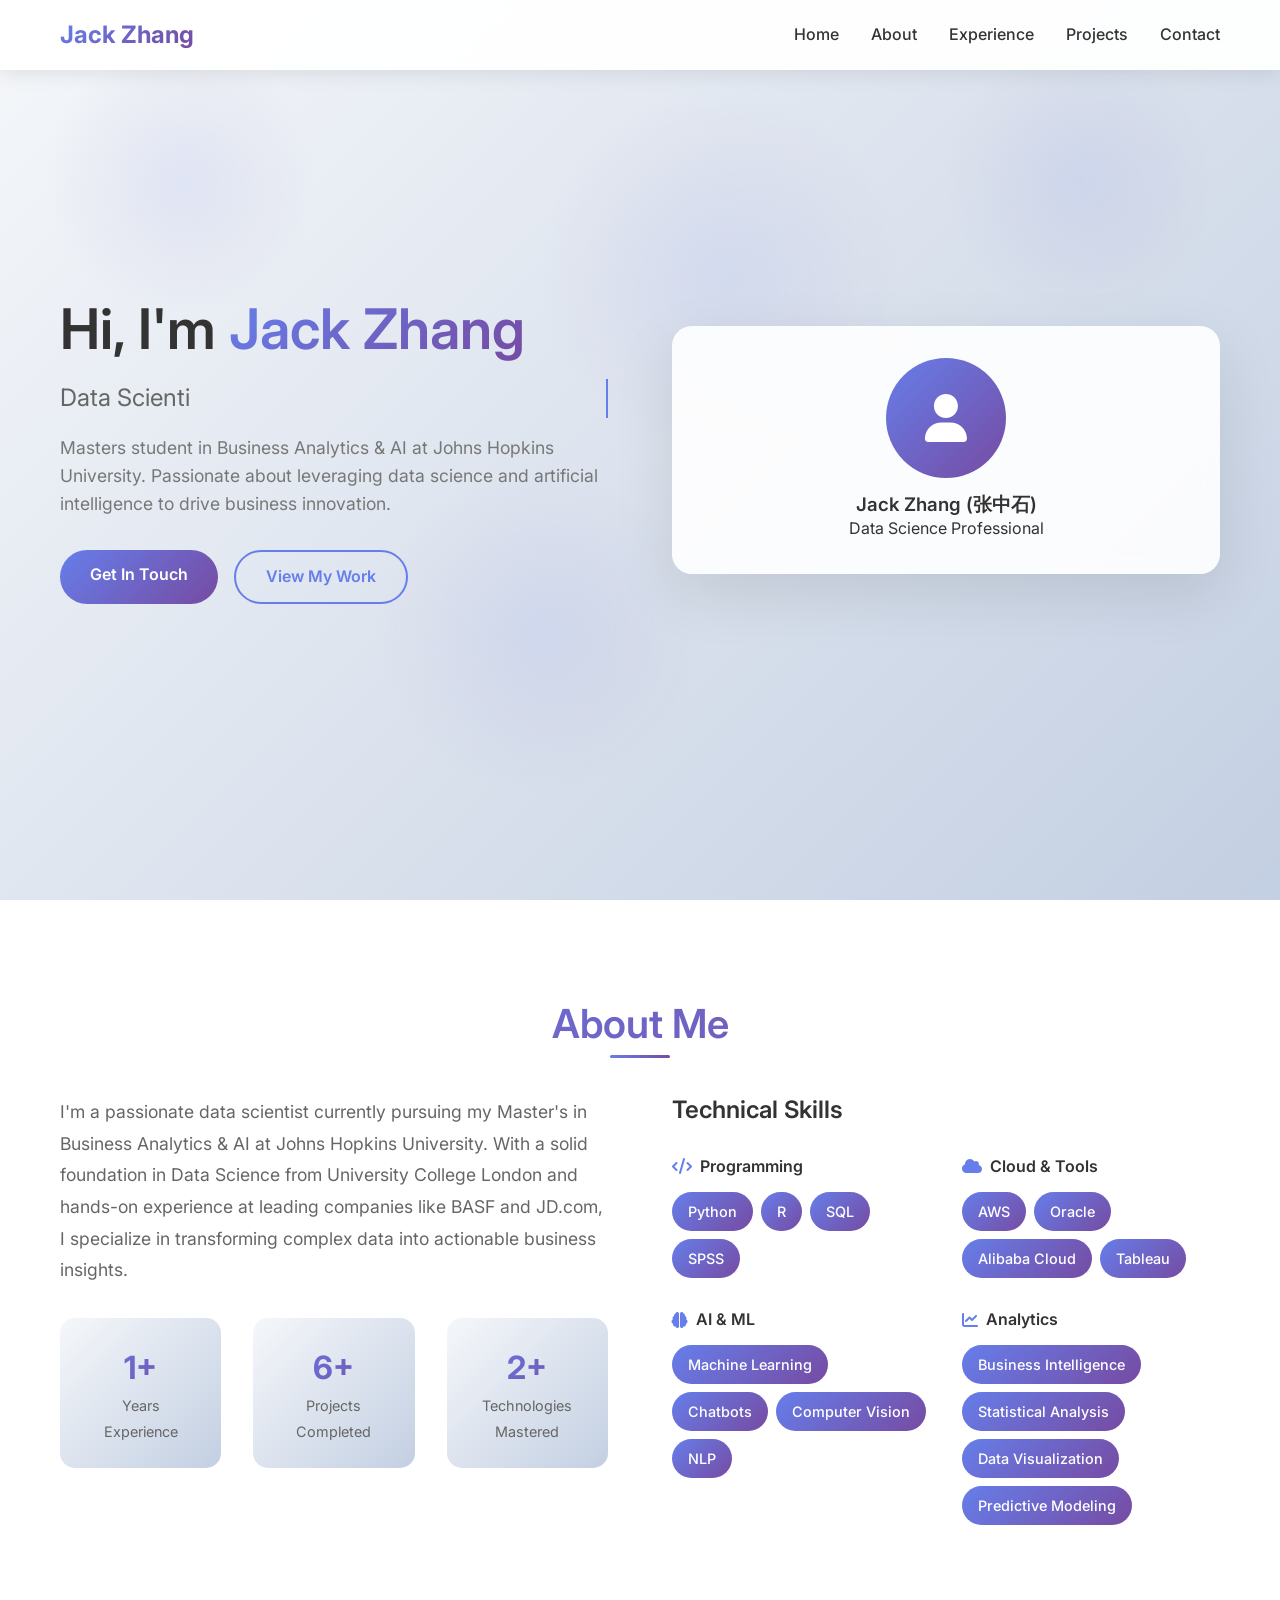
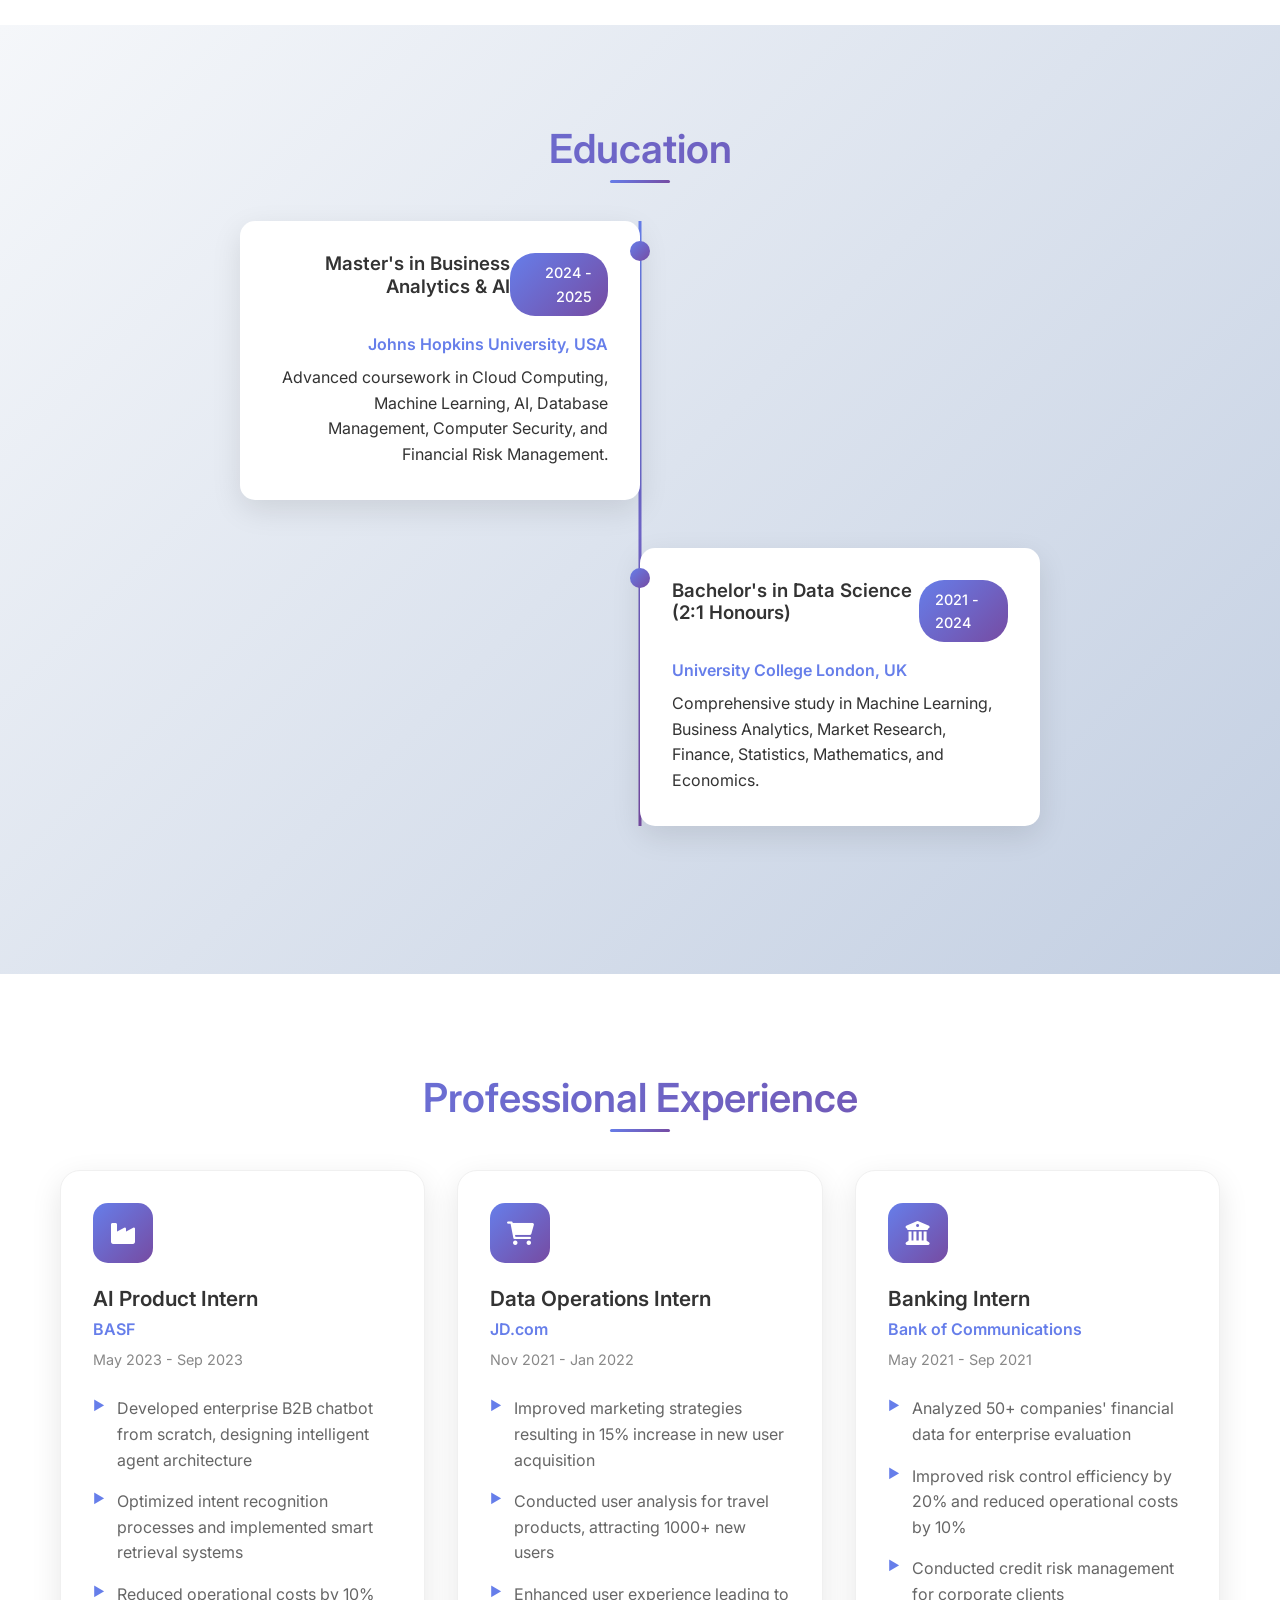
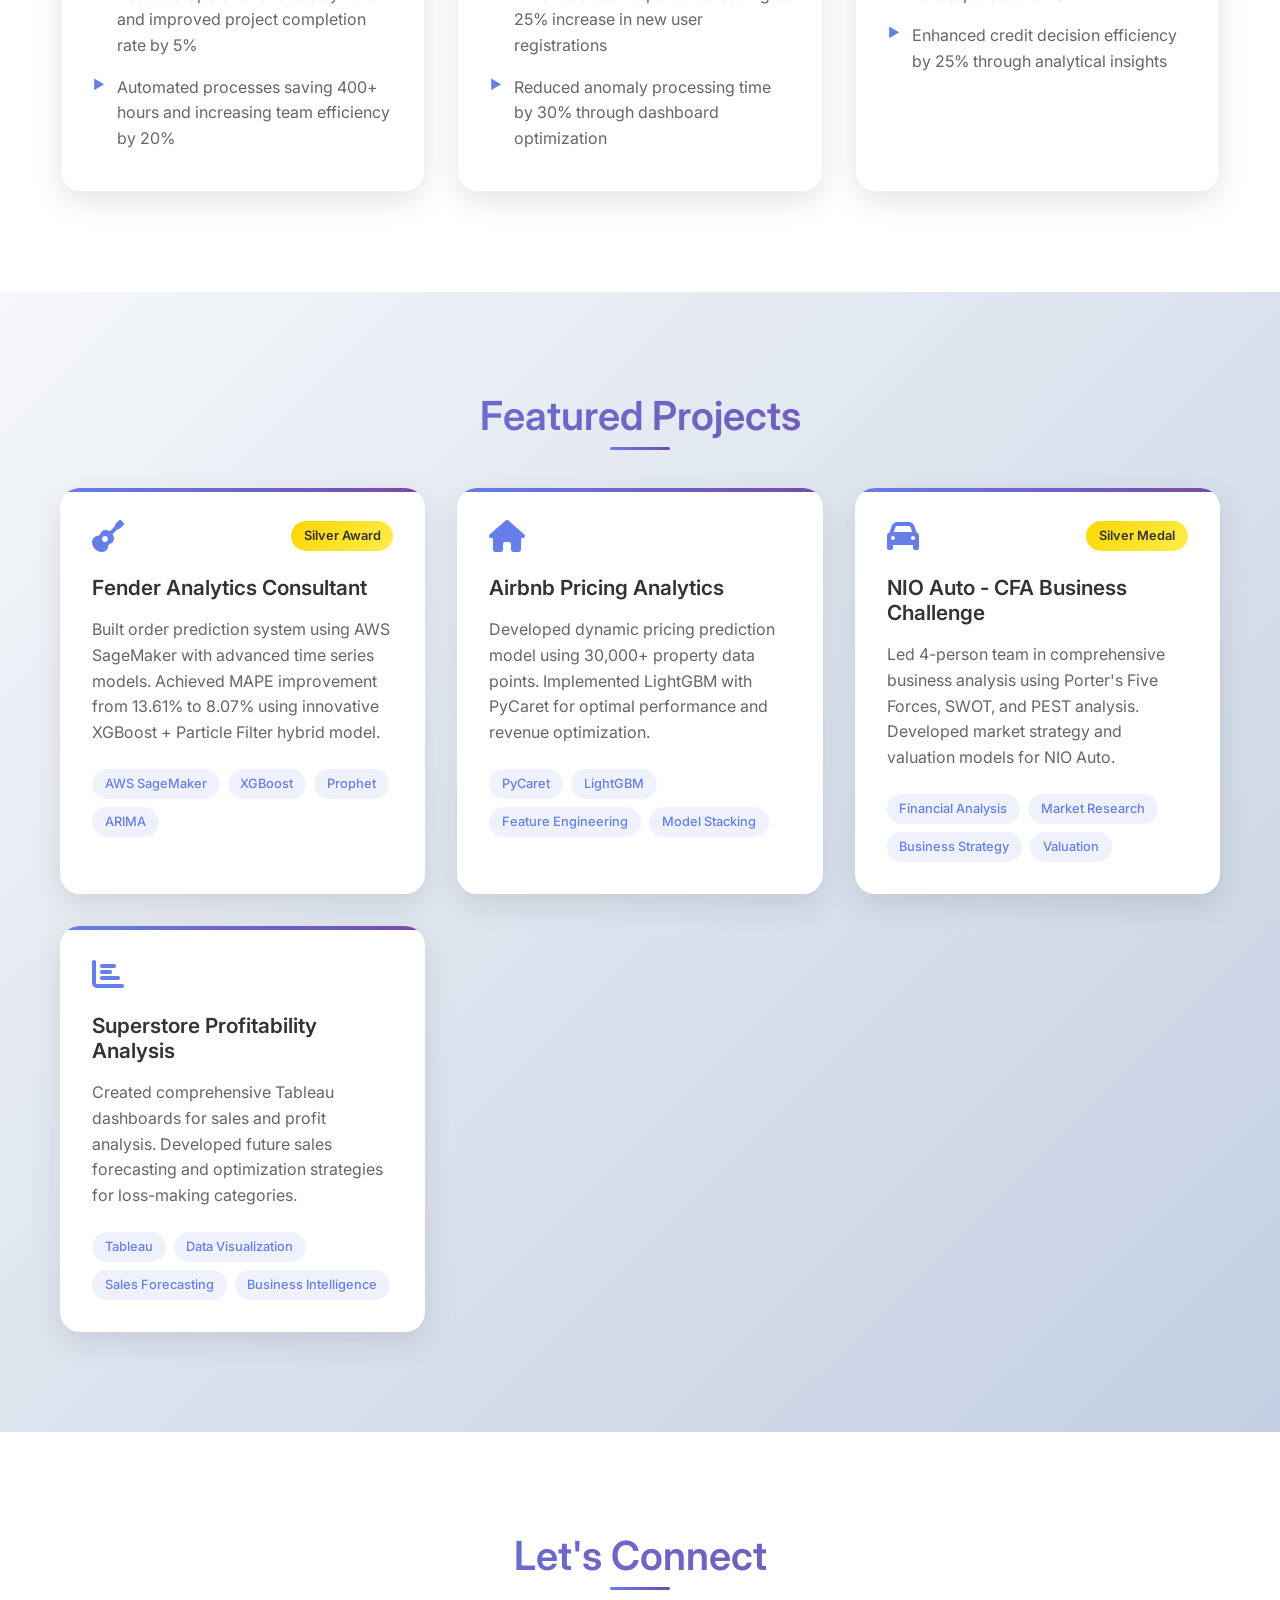
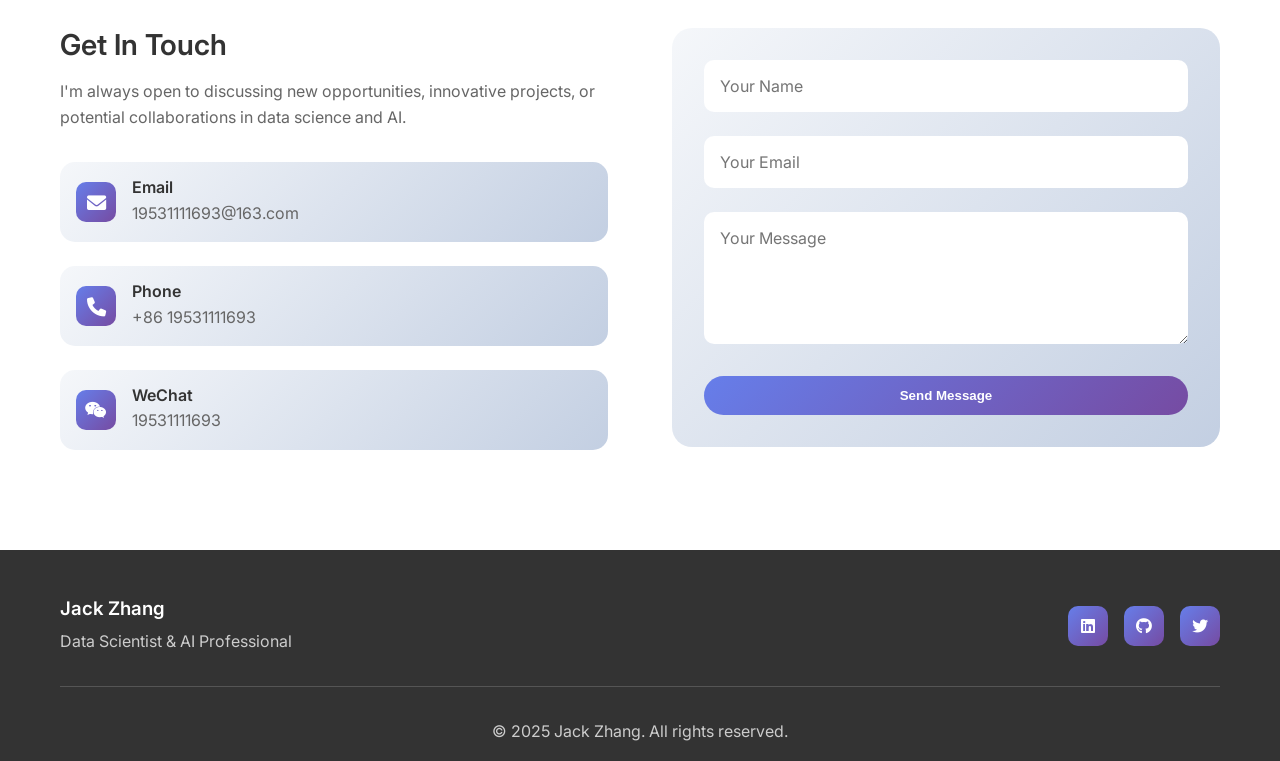
==== commit 19f6f84a: "Create initial personal portfolio website with responsive design Co-authored-by: zhangzhongshi91 <zh" ====
--- a/index.html
+++ b/index.html
@@ -3,775 +3,388 @@
 <head>
     <meta charset="UTF-8">
     <meta name="viewport" content="width=device-width, initial-scale=1.0">
-    <title>Jack Zhang - Data Scientist & AI Specialist</title>
+    <title>Jack Zhang - Data Scientist & AI Professional</title>
     <link href="https://cdnjs.cloudflare.com/ajax/libs/font-awesome/6.0.0/css/all.min.css" rel="stylesheet">
     <link href="https://fonts.googleapis.com/css2?family=Inter:wght@300;400;500;600;700&display=swap" rel="stylesheet">
-    <style>
-        * {
-            margin: 0;
-            padding: 0;
-            box-sizing: border-box;
-        }
-        
-        body {
-            font-family: 'Inter', sans-serif;
-            line-height: 1.6;
-            color: #333;
-            background: linear-gradient(135deg, #667eea 0%, #764ba2 100%);
-            min-height: 100vh;
-        }
-        
-        .container {
-            max-width: 1200px;
-            margin: 0 auto;
-            padding: 0 20px;
-        }
-        
-        /* Header */
-        header {
-            background: rgba(255, 255, 255, 0.95);
-            backdrop-filter: blur(10px);
-            position: fixed;
-            width: 100%;
-            top: 0;
-            z-index: 1000;
-            box-shadow: 0 2px 20px rgba(0, 0, 0, 0.1);
-        }
-        
-        nav {
-            display: flex;
-            justify-content: space-between;
-            align-items: center;
-            padding: 1rem 0;
-        }
-        
-        .logo {
-            font-size: 1.5rem;
-            font-weight: 700;
-            color: #667eea;
-        }
-        
-        .nav-links {
-            display: flex;
-            list-style: none;
-            gap: 2rem;
-        }
-        
-        .nav-links a {
-            text-decoration: none;
-            color: #333;
-            font-weight: 500;
-            transition: color 0.3s ease;
-        }
-        
-        .nav-links a:hover {
-            color: #667eea;
-        }
-        
-        /* Hero Section */
-        .hero {
-            padding: 120px 0 80px;
-            text-align: center;
-            color: white;
-        }
-        
-        .hero-content {
-            background: rgba(255, 255, 255, 0.1);
-            backdrop-filter: blur(10px);
-            border-radius: 20px;
-            padding: 60px 40px;
-            box-shadow: 0 8px 32px rgba(0, 0, 0, 0.1);
-        }
-        
-        .hero h1 {
-            font-size: 3.5rem;
-            font-weight: 700;
-            margin-bottom: 1rem;
-            background: linear-gradient(45deg, #fff, #e0e7ff);
-            -webkit-background-clip: text;
-            -webkit-text-fill-color: transparent;
-        }
-        
-        .hero h2 {
-            font-size: 1.5rem;
-            font-weight: 400;
-            margin-bottom: 2rem;
-            opacity: 0.9;
-        }
-        
-        .contact-info {
-            display: flex;
-            justify-content: center;
-            gap: 2rem;
-            margin-bottom: 2rem;
-            flex-wrap: wrap;
-        }
-        
-        .contact-item {
-            display: flex;
-            align-items: center;
-            gap: 0.5rem;
-            font-size: 1rem;
-        }
-        
-        .cta-button {
-            display: inline-block;
-            background: linear-gradient(45deg, #667eea, #764ba2);
-            color: white;
-            padding: 12px 30px;
-            border-radius: 50px;
-            text-decoration: none;
-            font-weight: 600;
-            transition: transform 0.3s ease, box-shadow 0.3s ease;
-        }
-        
-        .cta-button:hover {
-            transform: translateY(-2px);
-            box-shadow: 0 8px 25px rgba(0, 0, 0, 0.2);
-        }
-        
-        /* Main Content */
-        main {
-            background: white;
-            margin: 0 20px;
-            border-radius: 20px 20px 0 0;
-            box-shadow: 0 -10px 30px rgba(0, 0, 0, 0.1);
-        }
-        
-        .section {
-            padding: 80px 0;
-        }
-        
-        .section h2 {
-            font-size: 2.5rem;
-            font-weight: 700;
-            text-align: center;
-            margin-bottom: 3rem;
-            color: #333;
-            position: relative;
-        }
-        
-        .section h2::after {
-            content: '';
-            position: absolute;
-            bottom: -10px;
-            left: 50%;
-            transform: translateX(-50%);
-            width: 80px;
-            height: 4px;
-            background: linear-gradient(45deg, #667eea, #764ba2);
-            border-radius: 2px;
-        }
-        
-        /* Education */
-        .education-grid {
-            display: grid;
-            gap: 2rem;
-            margin-bottom: 2rem;
-        }
-        
-        .education-item {
-            background: linear-gradient(135deg, #f8faff 0%, #f0f4ff 100%);
-            padding: 2rem;
-            border-radius: 15px;
-            border-left: 5px solid #667eea;
-            transition: transform 0.3s ease, box-shadow 0.3s ease;
-        }
-        
-        .education-item:hover {
-            transform: translateY(-5px);
-            box-shadow: 0 10px 30px rgba(0, 0, 0, 0.1);
-        }
-        
-        .education-item h3 {
-            font-size: 1.3rem;
-            font-weight: 600;
-            color: #667eea;
-            margin-bottom: 0.5rem;
-        }
-        
-        .education-item h4 {
-            font-size: 1.1rem;
-            font-weight: 500;
-            color: #333;
-            margin-bottom: 0.5rem;
-        }
-        
-        .education-item .period {
-            font-size: 0.9rem;
-            color: #666;
-            margin-bottom: 1rem;
-        }
-        
-        .courses {
-            font-size: 0.95rem;
-            color: #555;
-            line-height: 1.6;
-        }
-        
-        /* Skills */
-        .skills-grid {
-            display: grid;
-            grid-template-columns: repeat(auto-fit, minmax(300px, 1fr));
-            gap: 2rem;
-        }
-        
-        .skill-category {
-            background: linear-gradient(135deg, #fff 0%, #f8faff 100%);
-            padding: 2rem;
-            border-radius: 15px;
-            box-shadow: 0 5px 20px rgba(0, 0, 0, 0.05);
-            border: 1px solid #e0e7ff;
-        }
-        
-        .skill-category h3 {
-            font-size: 1.2rem;
-            font-weight: 600;
-            color: #667eea;
-            margin-bottom: 1rem;
-            display: flex;
-            align-items: center;
-            gap: 0.5rem;
-        }
-        
-        .skill-tags {
-            display: flex;
-            flex-wrap: wrap;
-            gap: 0.5rem;
-        }
-        
-        .skill-tag {
-            background: linear-gradient(45deg, #667eea, #764ba2);
-            color: white;
-            padding: 0.3rem 0.8rem;
-            border-radius: 20px;
-            font-size: 0.85rem;
-            font-weight: 500;
-        }
-        
-        /* Experience */
-        .experience-timeline {
-            position: relative;
-            padding-left: 2rem;
-        }
-        
-        .experience-timeline::before {
-            content: '';
-            position: absolute;
-            left: 0;
-            top: 0;
-            bottom: 0;
-            width: 2px;
-            background: linear-gradient(180deg, #667eea, #764ba2);
-        }
-        
-        .experience-item {
-            position: relative;
-            background: white;
-            margin-bottom: 2rem;
-            padding: 2rem;
-            border-radius: 15px;
-            box-shadow: 0 5px 20px rgba(0, 0, 0, 0.08);
-            border: 1px solid #e0e7ff;
-        }
-        
-        .experience-item::before {
-            content: '';
-            position: absolute;
-            left: -2.5rem;
-            top: 2rem;
-            width: 12px;
-            height: 12px;
-            background: #667eea;
-            border-radius: 50%;
-            border: 3px solid white;
-        }
-        
-        .experience-header {
-            margin-bottom: 1rem;
-        }
-        
-        .experience-header h3 {
-            font-size: 1.3rem;
-            font-weight: 600;
-            color: #333;
-            margin-bottom: 0.3rem;
-        }
-        
-        .experience-header h4 {
-            font-size: 1.1rem;
-            font-weight: 500;
-            color: #667eea;
-            margin-bottom: 0.3rem;
-        }
-        
-        .experience-period {
-            font-size: 0.9rem;
-            color: #666;
-            margin-bottom: 1rem;
-        }
-        
-        .experience-achievements {
-            list-style: none;
-        }
-        
-        .experience-achievements li {
-            margin-bottom: 0.8rem;
-            padding-left: 1.5rem;
-            position: relative;
-            color: #555;
-            line-height: 1.6;
-        }
-        
-        .experience-achievements li::before {
-            content: '▸';
-            position: absolute;
-            left: 0;
-            color: #667eea;
-            font-weight: bold;
-        }
-        
-        /* Projects */
-        .projects-grid {
-            display: grid;
-            grid-template-columns: repeat(auto-fit, minmax(350px, 1fr));
-            gap: 2rem;
-        }
-        
-        .project-card {
-            background: white;
-            border-radius: 15px;
-            overflow: hidden;
-            box-shadow: 0 8px 25px rgba(0, 0, 0, 0.1);
-            transition: transform 0.3s ease, box-shadow 0.3s ease;
-            border: 1px solid #e0e7ff;
-        }
-        
-        .project-card:hover {
-            transform: translateY(-8px);
-            box-shadow: 0 15px 40px rgba(0, 0, 0, 0.15);
-        }
-        
-        .project-header {
-            background: linear-gradient(135deg, #667eea, #764ba2);
-            color: white;
-            padding: 1.5rem;
-        }
-        
-        .project-header h3 {
-            font-size: 1.2rem;
-            font-weight: 600;
-            margin-bottom: 0.5rem;
-        }
-        
-        .project-role {
-            font-size: 0.9rem;
-            opacity: 0.9;
-        }
-        
-        .project-content {
-            padding: 1.5rem;
-        }
-        
-        .project-achievements {
-            list-style: none;
-        }
-        
-        .project-achievements li {
-            margin-bottom: 0.8rem;
-            padding-left: 1.2rem;
-            position: relative;
-            color: #555;
-            font-size: 0.95rem;
-            line-height: 1.6;
-        }
-        
-        .project-achievements li::before {
-            content: '•';
-            position: absolute;
-            left: 0;
-            color: #667eea;
-            font-weight: bold;
-        }
-        
-        /* Footer */
-        footer {
-            background: #1a1a1a;
-            color: white;
-            text-align: center;
-            padding: 3rem 0;
-        }
-        
-        .footer-content {
-            margin-bottom: 2rem;
-        }
-        
-        .social-links {
-            display: flex;
-            justify-content: center;
-            gap: 1rem;
-            margin-bottom: 2rem;
-        }
-        
-        .social-link {
-            display: inline-block;
-            width: 50px;
-            height: 50px;
-            background: linear-gradient(45deg, #667eea, #764ba2);
-            border-radius: 50%;
-            display: flex;
-            align-items: center;
-            justify-content: center;
-            color: white;
-            text-decoration: none;
-            transition: transform 0.3s ease;
-        }
-        
-        .social-link:hover {
-            transform: translateY(-3px);
-        }
-        
-        /* Responsive */
-        @media (max-width: 768px) {
-            .nav-links {
-                display: none;
-            }
-            
-            .hero h1 {
-                font-size: 2.5rem;
-            }
-            
-            .hero h2 {
-                font-size: 1.2rem;
-            }
-            
-            .contact-info {
-                flex-direction: column;
-                gap: 1rem;
-            }
-            
-            .section {
-                padding: 60px 0;
-            }
-            
-            .section h2 {
-                font-size: 2rem;
-            }
-            
-            main {
-                margin: 0 10px;
-            }
-            
-            .projects-grid {
-                grid-template-columns: 1fr;
-            }
-            
-            .skills-grid {
-                grid-template-columns: 1fr;
-            }
-        }
-    </style>
+    <link rel="stylesheet" href="styles.css">
 </head>
 <body>
-    <header>
-        <nav class="container">
-            <div class="logo">Jack Zhang</div>
-            <ul class="nav-links">
-                <li><a href="#about">About</a></li>
-                <li><a href="#education">Education</a></li>
-                <li><a href="#skills">Skills</a></li>
-                <li><a href="#experience">Experience</a></li>
-                <li><a href="#projects">Projects</a></li>
+    <!-- Navigation -->
+    <nav class="navbar">
+        <div class="nav-container">
+            <div class="nav-logo">
+                <span class="logo-text">Jack Zhang</span>
+            </div>
+            <ul class="nav-menu">
+                <li class="nav-item">
+                    <a href="#home" class="nav-link">Home</a>
+                </li>
+                <li class="nav-item">
+                    <a href="#about" class="nav-link">About</a>
+                </li>
+                <li class="nav-item">
+                    <a href="#experience" class="nav-link">Experience</a>
+                </li>
+                <li class="nav-item">
+                    <a href="#projects" class="nav-link">Projects</a>
+                </li>
+                <li class="nav-item">
+                    <a href="#contact" class="nav-link">Contact</a>
+                </li>
             </ul>
-        </nav>
-    </header>
-
-    <section class="hero">
-        <div class="container">
+            <div class="hamburger">
+                <span class="bar"></span>
+                <span class="bar"></span>
+                <span class="bar"></span>
+            </div>
+        </div>
+    </nav>
+
+    <!-- Hero Section -->
+    <section id="home" class="hero">
+        <div class="hero-container">
             <div class="hero-content">
-                <h1>Jack Zhang (张中石)</h1>
-                <h2>Data Scientist & AI Specialist</h2>
+                <div class="hero-text">
+                    <h1 class="hero-title">
+                        Hi, I'm <span class="gradient-text">Jack Zhang</span>
+                    </h1>
+                    <p class="hero-subtitle">Data Scientist & AI Professional</p>
+                    <p class="hero-description">
+                        Masters student in Business Analytics & AI at Johns Hopkins University. 
+                        Passionate about leveraging data science and artificial intelligence to drive business innovation.
+                    </p>
+                    <div class="hero-buttons">
+                        <a href="#contact" class="btn btn-primary">Get In Touch</a>
+                        <a href="#projects" class="btn btn-secondary">View My Work</a>
+                    </div>
+                </div>
+                <div class="hero-image">
+                    <div class="profile-card">
+                        <div class="profile-avatar">
+                            <i class="fas fa-user"></i>
+                        </div>
+                        <div class="profile-info">
+                            <h3>Jack Zhang (张中石)</h3>
+                            <p>Data Science Professional</p>
+                        </div>
+                    </div>
+                </div>
+            </div>
+        </div>
+    </section>
+
+    <!-- About Section -->
+    <section id="about" class="about">
+        <div class="container">
+            <h2 class="section-title">About Me</h2>
+            <div class="about-content">
+                <div class="about-text">
+                    <p class="about-description">
+                        I'm a passionate data scientist currently pursuing my Master's in Business Analytics & AI at Johns Hopkins University. 
+                        With a solid foundation in Data Science from University College London and hands-on experience at leading companies 
+                        like BASF and JD.com, I specialize in transforming complex data into actionable business insights.
+                    </p>
+                    <div class="stats">
+                        <div class="stat-item">
+                            <span class="stat-number">3+</span>
+                            <span class="stat-label">Years Experience</span>
+                        </div>
+                        <div class="stat-item">
+                            <span class="stat-number">15+</span>
+                            <span class="stat-label">Projects Completed</span>
+                        </div>
+                        <div class="stat-item">
+                            <span class="stat-number">5+</span>
+                            <span class="stat-label">Technologies Mastered</span>
+                        </div>
+                    </div>
+                </div>
+                <div class="skills-section">
+                    <h3>Technical Skills</h3>
+                    <div class="skills-grid">
+                        <div class="skill-category">
+                            <h4><i class="fas fa-code"></i> Programming</h4>
+                            <div class="skill-tags">
+                                <span class="skill-tag">Python</span>
+                                <span class="skill-tag">R</span>
+                                <span class="skill-tag">SQL</span>
+                                <span class="skill-tag">SPSS</span>
+                            </div>
+                        </div>
+                        <div class="skill-category">
+                            <h4><i class="fas fa-cloud"></i> Cloud & Tools</h4>
+                            <div class="skill-tags">
+                                <span class="skill-tag">AWS</span>
+                                <span class="skill-tag">Oracle</span>
+                                <span class="skill-tag">Alibaba Cloud</span>
+                                <span class="skill-tag">Tableau</span>
+                            </div>
+                        </div>
+                        <div class="skill-category">
+                            <h4><i class="fas fa-brain"></i> AI & ML</h4>
+                            <div class="skill-tags">
+                                <span class="skill-tag">Machine Learning</span>
+                                <span class="skill-tag">Chatbots</span>
+                                <span class="skill-tag">Computer Vision</span>
+                                <span class="skill-tag">NLP</span>
+                            </div>
+                        </div>
+                        <div class="skill-category">
+                            <h4><i class="fas fa-chart-line"></i> Analytics</h4>
+                            <div class="skill-tags">
+                                <span class="skill-tag">Business Intelligence</span>
+                                <span class="skill-tag">Statistical Analysis</span>
+                                <span class="skill-tag">Data Visualization</span>
+                                <span class="skill-tag">Predictive Modeling</span>
+                            </div>
+                        </div>
+                    </div>
+                </div>
+            </div>
+        </div>
+    </section>
+
+    <!-- Education Section -->
+    <section id="education" class="education">
+        <div class="container">
+            <h2 class="section-title">Education</h2>
+            <div class="education-timeline">
+                <div class="timeline-item">
+                    <div class="timeline-marker"></div>
+                    <div class="timeline-content">
+                        <div class="timeline-header">
+                            <h3>Master's in Business Analytics & AI</h3>
+                            <span class="timeline-date">2024 - 2025</span>
+                        </div>
+                        <p class="timeline-institution">Johns Hopkins University, USA</p>
+                        <p class="timeline-description">
+                            Advanced coursework in Cloud Computing, Machine Learning, AI, Database Management, 
+                            Computer Security, and Financial Risk Management.
+                        </p>
+                    </div>
+                </div>
+                <div class="timeline-item">
+                    <div class="timeline-marker"></div>
+                    <div class="timeline-content">
+                        <div class="timeline-header">
+                            <h3>Bachelor's in Data Science (2:1 Honours)</h3>
+                            <span class="timeline-date">2021 - 2024</span>
+                        </div>
+                        <p class="timeline-institution">University College London, UK</p>
+                        <p class="timeline-description">
+                            Comprehensive study in Machine Learning, Business Analytics, Market Research, 
+                            Finance, Statistics, Mathematics, and Economics.
+                        </p>
+                    </div>
+                </div>
+            </div>
+        </div>
+    </section>
+
+    <!-- Experience Section -->
+    <section id="experience" class="experience">
+        <div class="container">
+            <h2 class="section-title">Professional Experience</h2>
+            <div class="experience-grid">
+                <div class="experience-card">
+                    <div class="company-logo">
+                        <i class="fas fa-industry"></i>
+                    </div>
+                    <div class="experience-content">
+                        <h3>AI Product Intern</h3>
+                        <h4>BASF</h4>
+                        <span class="experience-date">May 2023 - Sep 2023</span>
+                        <ul class="experience-achievements">
+                            <li>Developed enterprise B2B chatbot from scratch, designing intelligent agent architecture</li>
+                            <li>Optimized intent recognition processes and implemented smart retrieval systems</li>
+                            <li>Reduced operational costs by 10% and improved project completion rate by 5%</li>
+                            <li>Automated processes saving 400+ hours and increasing team efficiency by 20%</li>
+                        </ul>
+                    </div>
+                </div>
+                <div class="experience-card">
+                    <div class="company-logo">
+                        <i class="fas fa-shopping-cart"></i>
+                    </div>
+                    <div class="experience-content">
+                        <h3>Data Operations Intern</h3>
+                        <h4>JD.com</h4>
+                        <span class="experience-date">Nov 2021 - Jan 2022</span>
+                        <ul class="experience-achievements">
+                            <li>Improved marketing strategies resulting in 15% increase in new user acquisition</li>
+                            <li>Conducted user analysis for travel products, attracting 1000+ new users</li>
+                            <li>Enhanced user experience leading to 25% increase in new user registrations</li>
+                            <li>Reduced anomaly processing time by 30% through dashboard optimization</li>
+                        </ul>
+                    </div>
+                </div>
+                <div class="experience-card">
+                    <div class="company-logo">
+                        <i class="fas fa-university"></i>
+                    </div>
+                    <div class="experience-content">
+                        <h3>Banking Intern</h3>
+                        <h4>Bank of Communications</h4>
+                        <span class="experience-date">May 2021 - Sep 2021</span>
+                        <ul class="experience-achievements">
+                            <li>Analyzed 50+ companies' financial data for enterprise evaluation</li>
+                            <li>Improved risk control efficiency by 20% and reduced operational costs by 10%</li>
+                            <li>Conducted credit risk management for corporate clients</li>
+                            <li>Enhanced credit decision efficiency by 25% through analytical insights</li>
+                        </ul>
+                    </div>
+                </div>
+            </div>
+        </div>
+    </section>
+
+    <!-- Projects Section -->
+    <section id="projects" class="projects">
+        <div class="container">
+            <h2 class="section-title">Featured Projects</h2>
+            <div class="projects-grid">
+                <div class="project-card">
+                    <div class="project-header">
+                        <i class="fas fa-guitar"></i>
+                        <div class="project-badge">Silver Award</div>
+                    </div>
+                    <h3>Fender Analytics Consultant</h3>
+                    <p class="project-description">
+                        Built order prediction system using AWS SageMaker with advanced time series models. 
+                        Achieved MAPE improvement from 13.61% to 8.07% using innovative XGBoost + Particle Filter hybrid model.
+                    </p>
+                    <div class="project-tech">
+                        <span class="tech-tag">AWS SageMaker</span>
+                        <span class="tech-tag">XGBoost</span>
+                        <span class="tech-tag">Prophet</span>
+                        <span class="tech-tag">ARIMA</span>
+                    </div>
+                </div>
+                <div class="project-card">
+                    <div class="project-header">
+                        <i class="fas fa-home"></i>
+                    </div>
+                    <h3>Airbnb Pricing Analytics</h3>
+                    <p class="project-description">
+                        Developed dynamic pricing prediction model using 30,000+ property data points. 
+                        Implemented LightGBM with PyCaret for optimal performance and revenue optimization.
+                    </p>
+                    <div class="project-tech">
+                        <span class="tech-tag">PyCaret</span>
+                        <span class="tech-tag">LightGBM</span>
+                        <span class="tech-tag">Feature Engineering</span>
+                        <span class="tech-tag">Model Stacking</span>
+                    </div>
+                </div>
+                <div class="project-card">
+                    <div class="project-header">
+                        <i class="fas fa-car"></i>
+                        <div class="project-badge">Silver Medal</div>
+                    </div>
+                    <h3>NIO Auto - CFA Business Challenge</h3>
+                    <p class="project-description">
+                        Led 4-person team in comprehensive business analysis using Porter's Five Forces, SWOT, 
+                        and PEST analysis. Developed market strategy and valuation models for NIO Auto.
+                    </p>
+                    <div class="project-tech">
+                        <span class="tech-tag">Financial Analysis</span>
+                        <span class="tech-tag">Market Research</span>
+                        <span class="tech-tag">Business Strategy</span>
+                        <span class="tech-tag">Valuation</span>
+                    </div>
+                </div>
+                <div class="project-card">
+                    <div class="project-header">
+                        <i class="fas fa-chart-bar"></i>
+                    </div>
+                    <h3>Superstore Profitability Analysis</h3>
+                    <p class="project-description">
+                        Created comprehensive Tableau dashboards for sales and profit analysis. 
+                        Developed future sales forecasting and optimization strategies for loss-making categories.
+                    </p>
+                    <div class="project-tech">
+                        <span class="tech-tag">Tableau</span>
+                        <span class="tech-tag">Data Visualization</span>
+                        <span class="tech-tag">Sales Forecasting</span>
+                        <span class="tech-tag">Business Intelligence</span>
+                    </div>
+                </div>
+            </div>
+        </div>
+    </section>
+
+    <!-- Contact Section -->
+    <section id="contact" class="contact">
+        <div class="container">
+            <h2 class="section-title">Let's Connect</h2>
+            <div class="contact-content">
                 <div class="contact-info">
-                    <div class="contact-item">
-                        <i class="fas fa-phone"></i>
-                        <span>19531111693</span>
-                    </div>
-                    <div class="contact-item">
-                        <i class="fas fa-envelope"></i>
-                        <span>19531111693@163.com</span>
-                    </div>
-                    <div class="contact-item">
-                        <i class="fas fa-birthday-cake"></i>
-                        <span>Born 2001-11</span>
-                    </div>
-                </div>
-                <a href="#experience" class="cta-button">View My Work</a>
-            </div>
-        </div>
-    </section>
-
-    <main>
-        <div class="container">
-            <section id="education" class="section">
-                <h2>Education</h2>
-                <div class="education-grid">
-                    <div class="education-item">
-                        <h3>Johns Hopkins University, USA</h3>
-                        <h4>Master's in Business Analytics & Artificial Intelligence</h4>
-                        <div class="period">2024.07 ~ 2025.09</div>
-                        <div class="courses">
-                            <strong>Courses:</strong> Cloud Computing, Machine Learning, Python/R, AI, Database Management, Computer Security, Financial Risk Management
-                        </div>
-                    </div>
-                    <div class="education-item">
-                        <h3>University of London, UK</h3>
-                        <h4>Bachelor's in Data Science (Honours 2:1 Second Upper)</h4>
-                        <div class="period">2021.09 ~ 2024.05</div>
-                        <div class="courses">
-                            <strong>Courses:</strong> Machine Learning, Business Analytics, Market Research, Computer Science, Finance, Statistics, Mathematics, Economics
-                        </div>
-                    </div>
-                </div>
-            </section>
-
-            <section id="skills" class="section">
-                <h2>Skills & Expertise</h2>
-                <div class="skills-grid">
-                    <div class="skill-category">
-                        <h3><i class="fas fa-code"></i> Programming & Analytics</h3>
-                        <div class="skill-tags">
-                            <span class="skill-tag">Python</span>
-                            <span class="skill-tag">R</span>
-                            <span class="skill-tag">SQL</span>
-                            <span class="skill-tag">SPSS</span>
-                            <span class="skill-tag">Tableau</span>
-                            <span class="skill-tag">Excel</span>
-                        </div>
-                    </div>
-                    <div class="skill-category">
-                        <h3><i class="fas fa-cloud"></i> Cloud & AI Platforms</h3>
-                        <div class="skill-tags">
-                            <span class="skill-tag">AWS</span>
-                            <span class="skill-tag">Oracle</span>
-                            <span class="skill-tag">Alibaba Cloud</span>
-                            <span class="skill-tag">Coze</span>
-                            <span class="skill-tag">Dify</span>
-                            <span class="skill-tag">Cursor</span>
-                        </div>
-                    </div>
-                    <div class="skill-category">
-                        <h3><i class="fas fa-tools"></i> Project Management</h3>
-                        <div class="skill-tags">
-                            <span class="skill-tag">JIRA</span>
-                            <span class="skill-tag">Lucidchart</span>
-                            <span class="skill-tag">Xmind</span>
-                            <span class="skill-tag">Power Automate</span>
-                        </div>
-                    </div>
-                    <div class="skill-category">
-                        <h3><i class="fas fa-users"></i> Leadership & Creative</h3>
-                        <div class="skill-tags">
-                            <span class="skill-tag">IT Department Head</span>
-                            <span class="skill-tag">Event Organization</span>
-                            <span class="skill-tag">PPT Design</span>
-                            <span class="skill-tag">Video Editing</span>
-                        </div>
-                    </div>
-                    <div class="skill-category">
-                        <h3><i class="fas fa-heart"></i> Hobbies & Sports</h3>
-                        <div class="skill-tags">
-                            <span class="skill-tag">Violin</span>
-                            <span class="skill-tag">Guitar</span>
-                            <span class="skill-tag">Football</span>
-                            <span class="skill-tag">Basketball</span>
-                            <span class="skill-tag">Badminton</span>
-                            <span class="skill-tag">Table Tennis</span>
-                        </div>
-                    </div>
-                </div>
-            </section>
-
-            <section id="experience" class="section">
-                <h2>Professional Experience</h2>
-                <div class="experience-timeline">
-                    <div class="experience-item">
-                        <div class="experience-header">
-                            <h3>BASF</h3>
-                            <h4>AI Product Intern</h4>
-                            <div class="experience-period">2023.05 ~ 2023.09</div>
-                        </div>
-                        <ul class="experience-achievements">
-                            <li><strong>Enterprise Chatbot:</strong> Participated in developing B2B internal chatbot from 0 to 1, designed intelligent agent architecture, optimized intent recognition processes for precise decision-making based on system prompts, intelligent internet/knowledge base retrieval, and historical memory integration.</li>
-                            <li><strong>Project Management:</strong> Enhanced JIRA workflows, created process flowcharts, task allocation, and project tracking systems. Reduced operational costs by 10% and improved project completion rate by 5%.</li>
-                            <li><strong>Internal Automation:</strong> Developed Power Automate processes saving 400+ hours, replacing manual review and download processes, improving team efficiency by 20%.</li>
-                        </ul>
-                    </div>
-                    
-                    <div class="experience-item">
-                        <div class="experience-header">
-                            <h3>JD.com</h3>
-                            <h4>Data Operations Intern</h4>
-                            <div class="experience-period">2021.11 ~ 2022.01</div>
-                        </div>
-                        <ul class="experience-achievements">
-                            <li><strong>Business Analytics:</strong> Responsible for daily/weekly/monthly report updates and optimization. Optimization suggestions helped increase new user acquisition by 15% for marketing plans.</li>
-                            <li><strong>Market Research:</strong> Analyzed flight mystery box and international round-trip card marketing plans through user characteristics and funnel analysis. Successfully attracted 1000+ new users, increasing new user registration by 25%.</li>
-                            <li><strong>Anomaly Attribution:</strong> Managed data acquisition and anomaly analysis, built internal monitoring dashboards, reducing exception handling time by 30%.</li>
-                        </ul>
-                    </div>
-                    
-                    <div class="experience-item">
-                        <div class="experience-header">
-                            <h3>Bank of Communications</h3>
-                            <h4>Intern</h4>
-                            <div class="experience-period">2021.05 ~ 2021.09</div>
-                        </div>
-                        <ul class="experience-achievements">
-                            <li><strong>Enterprise Assessment:</strong> Collected and analyzed financial data from 50 industry companies, assessed cost-effectiveness and risks. Built comprehensive analysis for 10+ enterprises covering products, production models, operations, sustainability, and competitive gap analysis.</li>
-                            <li><strong>Credit Risk Management:</strong> Handled corporate customer credit applications, wrote credit investigation reports for 2 listed companies with 30+ communications with risk management departments. Improved credit decision efficiency by 25%.</li>
-                        </ul>
-                    </div>
-                </div>
-            </section>
-
-            <section id="projects" class="section">
-                <h2>Key Projects</h2>
-                <div class="projects-grid">
-                    <div class="project-card">
-                        <div class="project-header">
-                            <h3>Fender Musical Instruments</h3>
-                            <div class="project-role">Analytics Consultant (Silver Award) • 2025</div>
-                        </div>
-                        <div class="project-content">
-                            <ul class="project-achievements">
-                                <li>Built order prediction system using AWS SageMaker with dendrogram clustering analysis for customer segmentation and personalized marketing strategies</li>
-                                <li>Constructed and evaluated multiple time series models (Prophet, ARIMA, SARIMA, Stacking+Bagging+Particle Filter)</li>
-                                <li>Developed innovative XGBoost+Particle Filter hybrid model, achieving MAPE reduction from 13.61% to 8.07%</li>
-                                <li>Effectively captured promotion and social media-driven demand fluctuations through ensemble learning methods</li>
-                            </ul>
-                        </div>
-                    </div>
-                    
-                    <div class="project-card">
-                        <div class="project-header">
-                            <h3>Airbnb</h3>
-                            <div class="project-role">Analytics Consultant • 2025</div>
-                        </div>
-                        <div class="project-content">
-                            <ul class="project-achievements">
-                                <li>Built pricing prediction model using PyCaret on 30,000+ property data points for dynamic pricing strategy optimization</li>
-                                <li>Systematically evaluated multiple regression models with hyperparameter tuning and feature selection</li>
-                                <li>LightGBM achieved best performance in cross-validation</li>
-                                <li>Completed full modeling pipeline including feature engineering, model comparison, tuning, and error analysis</li>
-                            </ul>
-                        </div>
-                    </div>
-                    
-                    <div class="project-card">
-                        <div class="project-header">
-                            <h3>Superstore</h3>
-                            <div class="project-role">Profitability Enhancement Consultant • 2024</div>
-                        </div>
-                        <div class="project-content">
-                            <ul class="project-achievements">
-                                <li>Utilized Tableau for comprehensive data visualization and analysis of sales, profit, and shipping aspects</li>
-                                <li>Discovered significant profit volatility in technology category products through global mapping and granular analysis</li>
-                                <li>Recommended implementation of risk management systems and investment in training and technology integration</li>
-                                <li>Proposed pricing strategy optimization for loss-making subcategories to improve profitability</li>
-                            </ul>
-                        </div>
-                    </div>
-                    
-                    <div class="project-card">
-                        <div class="project-header">
-                            <h3>Tesla</h3>
-                            <div class="project-role">Customer Growth Strategy Consultant • 2023</div>
-                        </div>
-                        <div class="project-content">
-                            <ul class="project-achievements">
-                                <li>Designed survey and sampling methods using SPSS and statistical methods to understand customer interest in EVs and Tesla brand</li>
-                                <li>Applied factor analysis, multiple regression, ANOVA, conjoint analysis, and independence tests</li>
-                                <li>Identified price as the most important factor affecting customer preference</li>
-                                <li>Recommended price reduction strategies to improve Tesla sales and market positioning</li>
-                            </ul>
-                        </div>
-                    </div>
-                </div>
-            </section>
-        </div>
-    </main>
-
-    <footer>
+                    <h3>Get In Touch</h3>
+                    <p>I'm always open to discussing new opportunities, innovative projects, or potential collaborations in data science and AI.</p>
+                    <div class="contact-methods">
+                        <div class="contact-method">
+                            <i class="fas fa-envelope"></i>
+                            <div>
+                                <h4>Email</h4>
+                                <p>19531111693@163.com</p>
+                            </div>
+                        </div>
+                        <div class="contact-method">
+                            <i class="fas fa-phone"></i>
+                            <div>
+                                <h4>Phone</h4>
+                                <p>+86 19531111693</p>
+                            </div>
+                        </div>
+                        <div class="contact-method">
+                            <i class="fab fa-weixin"></i>
+                            <div>
+                                <h4>WeChat</h4>
+                                <p>19531111693</p>
+                            </div>
+                        </div>
+                    </div>
+                </div>
+                <div class="contact-form">
+                    <form id="contactForm">
+                        <div class="form-group">
+                            <input type="text" id="name" name="name" placeholder="Your Name" required>
+                        </div>
+                        <div class="form-group">
+                            <input type="email" id="email" name="email" placeholder="Your Email" required>
+                        </div>
+                        <div class="form-group">
+                            <textarea id="message" name="message" placeholder="Your Message" rows="5" required></textarea>
+                        </div>
+                        <button type="submit" class="btn btn-primary btn-full">Send Message</button>
+                    </form>
+                </div>
+            </div>
+        </div>
+    </section>
+
+    <!-- Footer -->
+    <footer class="footer">
         <div class="container">
             <div class="footer-content">
-                <h3>Let's Connect</h3>
-                <p>Ready to collaborate on data science and AI projects</p>
-            </div>
-            <div class="social-links">
-                <a href="mailto:19531111693@163.com" class="social-link">
-                    <i class="fas fa-envelope"></i>
-                </a>
-                <a href="tel:19531111693" class="social-link">
-                    <i class="fas fa-phone"></i>
-                </a>
-                <a href="#" class="social-link">
-                    <i class="fab fa-linkedin"></i>
-                </a>
-                <a href="#" class="social-link">
-                    <i class="fab fa-github"></i>
-                </a>
-            </div>
-            <p>&copy; 2025 Jack Zhang. All rights reserved.</p>
+                <div class="footer-left">
+                    <h3>Jack Zhang</h3>
+                    <p>Data Scientist & AI Professional</p>
+                </div>
+                <div class="footer-right">
+                    <div class="social-links">
+                        <a href="#" class="social-link"><i class="fab fa-linkedin"></i></a>
+                        <a href="#" class="social-link"><i class="fab fa-github"></i></a>
+                        <a href="#" class="social-link"><i class="fab fa-twitter"></i></a>
+                    </div>
+                </div>
+            </div>
+            <div class="footer-bottom">
+                <p>&copy; 2025 Jack Zhang. All rights reserved.</p>
+            </div>
         </div>
     </footer>
 
-    <script>
-        // Smooth scrolling for navigation links
-        document.querySelectorAll('a[href^="#"]').forEach(anchor => {
-            anchor.addEventListener('click', function (e) {
-                e.preventDefault();
-                const target = document.querySelector(this.getAttribute('href'));
-                if (target) {
-                    target.scrollIntoView({
-                        behavior: 'smooth',
-                        block: 'start'
-                    });
-                }
-            });
-        });
-
-        // Add scroll effect to header
-        window.addEventListener('scroll', () => {
-            const header = document.querySelector('header');
-            if (window.scrollY > 100) {
-                header.style.background = 'rgba(255, 255, 255, 0.98)';
-            } else {
-                header.style.background = 'rgba(255, 255, 255, 0.95)';
-            }
-        });
-
-        // Add animation on scroll
-        const observerOptions = {
-            threshold: 0.1,
-            rootMargin: '0px 0px -50px 0px'
-        };
-
-        const observer = new IntersectionObserver((entries) => {
-            entries.forEach(entry => {
-                if (entry.isIntersecting) {
-                    entry.target.style.opacity = '1';
-                    entry.target.style.transform = 'translateY(0)';
-                }
-            });
-        }, observerOptions);
-
-        // Observe all sections for animation
-        document.querySelectorAll('.section').forEach(section => {
-            section.style.opacity = '0';
-            section.style.transform = 'translateY(30px)';
-            section.style.transition = 'opacity 0.6s ease, transform 0.6s ease';
-            observer.observe(section);
-        });
-    </script>
+    <script src="script.js"></script>
 </body>
 </html>
--- a/styles.css
+++ b/styles.css
@@ -0,0 +1,871 @@
+/* Reset and Base Styles */
+* {
+    margin: 0;
+    padding: 0;
+    box-sizing: border-box;
+}
+
+html {
+    scroll-behavior: smooth;
+}
+
+body {
+    font-family: 'Inter', sans-serif;
+    line-height: 1.6;
+    color: #333;
+    overflow-x: hidden;
+}
+
+.container {
+    max-width: 1200px;
+    margin: 0 auto;
+    padding: 0 20px;
+}
+
+/* Typography */
+h1, h2, h3, h4, h5, h6 {
+    font-weight: 600;
+    line-height: 1.2;
+}
+
+.section-title {
+    font-size: 2.5rem;
+    text-align: center;
+    margin-bottom: 3rem;
+    background: linear-gradient(135deg, #667eea 0%, #764ba2 100%);
+    background-clip: text;
+    -webkit-background-clip: text;
+    -webkit-text-fill-color: transparent;
+    position: relative;
+}
+
+.section-title::after {
+    content: '';
+    position: absolute;
+    bottom: -10px;
+    left: 50%;
+    transform: translateX(-50%);
+    width: 60px;
+    height: 3px;
+    background: linear-gradient(135deg, #667eea 0%, #764ba2 100%);
+    border-radius: 2px;
+}
+
+/* Navigation */
+.navbar {
+    position: fixed;
+    top: 0;
+    width: 100%;
+    background: rgba(255, 255, 255, 0.95);
+    backdrop-filter: blur(10px);
+    z-index: 1000;
+    padding: 1rem 0;
+    transition: all 0.3s ease;
+    box-shadow: 0 2px 20px rgba(0, 0, 0, 0.1);
+}
+
+.nav-container {
+    max-width: 1200px;
+    margin: 0 auto;
+    padding: 0 20px;
+    display: flex;
+    justify-content: space-between;
+    align-items: center;
+}
+
+.logo-text {
+    font-size: 1.5rem;
+    font-weight: 700;
+    background: linear-gradient(135deg, #667eea 0%, #764ba2 100%);
+    background-clip: text;
+    -webkit-background-clip: text;
+    -webkit-text-fill-color: transparent;
+}
+
+.nav-menu {
+    display: flex;
+    list-style: none;
+    gap: 2rem;
+}
+
+.nav-link {
+    text-decoration: none;
+    color: #333;
+    font-weight: 500;
+    transition: all 0.3s ease;
+    position: relative;
+}
+
+.nav-link::after {
+    content: '';
+    position: absolute;
+    bottom: -5px;
+    left: 0;
+    width: 0;
+    height: 2px;
+    background: linear-gradient(135deg, #667eea 0%, #764ba2 100%);
+    transition: width 0.3s ease;
+}
+
+.nav-link:hover::after {
+    width: 100%;
+}
+
+.hamburger {
+    display: none;
+    flex-direction: column;
+    cursor: pointer;
+}
+
+.bar {
+    width: 25px;
+    height: 3px;
+    background: #333;
+    margin: 3px 0;
+    transition: 0.3s;
+}
+
+/* Hero Section */
+.hero {
+    min-height: 100vh;
+    display: flex;
+    align-items: center;
+    background: linear-gradient(135deg, #f5f7fa 0%, #c3cfe2 100%);
+    position: relative;
+    overflow: hidden;
+}
+
+.hero::before {
+    content: '';
+    position: absolute;
+    top: 0;
+    left: 0;
+    width: 100%;
+    height: 100%;
+    background: url('data:image/svg+xml,<svg xmlns="http://www.w3.org/2000/svg" viewBox="0 0 1000 1000"><defs><radialGradient id="a" cx="50%" cy="50%"><stop offset="0%" stop-color="%23667eea" stop-opacity="0.1"/><stop offset="100%" stop-color="%23764ba2" stop-opacity="0"/></radialGradient></defs><circle cx="200" cy="200" r="150" fill="url(%23a)"/><circle cx="800" cy="300" r="200" fill="url(%23a)"/><circle cx="600" cy="700" r="180" fill="url(%23a)"/></svg>');
+    z-index: 1;
+}
+
+.hero-container {
+    max-width: 1200px;
+    margin: 0 auto;
+    padding: 0 20px;
+    position: relative;
+    z-index: 2;
+}
+
+.hero-content {
+    display: grid;
+    grid-template-columns: 1fr 1fr;
+    gap: 4rem;
+    align-items: center;
+}
+
+.hero-title {
+    font-size: 3.5rem;
+    margin-bottom: 1rem;
+    opacity: 0;
+    animation: fadeInUp 1s ease forwards;
+}
+
+.gradient-text {
+    background: linear-gradient(135deg, #667eea 0%, #764ba2 100%);
+    background-clip: text;
+    -webkit-background-clip: text;
+    -webkit-text-fill-color: transparent;
+}
+
+.hero-subtitle {
+    font-size: 1.5rem;
+    color: #666;
+    margin-bottom: 1rem;
+    opacity: 0;
+    animation: fadeInUp 1s ease 0.2s forwards;
+}
+
+.hero-description {
+    font-size: 1.1rem;
+    color: #777;
+    margin-bottom: 2rem;
+    opacity: 0;
+    animation: fadeInUp 1s ease 0.4s forwards;
+}
+
+.hero-buttons {
+    display: flex;
+    gap: 1rem;
+    opacity: 0;
+    animation: fadeInUp 1s ease 0.6s forwards;
+}
+
+.btn {
+    padding: 12px 30px;
+    border-radius: 50px;
+    text-decoration: none;
+    font-weight: 600;
+    transition: all 0.3s ease;
+    display: inline-block;
+    text-align: center;
+}
+
+.btn-primary {
+    background: linear-gradient(135deg, #667eea 0%, #764ba2 100%);
+    color: white;
+    border: none;
+}
+
+.btn-primary:hover {
+    transform: translateY(-2px);
+    box-shadow: 0 10px 30px rgba(102, 126, 234, 0.4);
+}
+
+.btn-secondary {
+    background: transparent;
+    color: #667eea;
+    border: 2px solid #667eea;
+}
+
+.btn-secondary:hover {
+    background: #667eea;
+    color: white;
+    transform: translateY(-2px);
+}
+
+.btn-full {
+    width: 100%;
+}
+
+.profile-card {
+    background: rgba(255, 255, 255, 0.9);
+    backdrop-filter: blur(10px);
+    border-radius: 20px;
+    padding: 2rem;
+    text-align: center;
+    box-shadow: 0 20px 60px rgba(0, 0, 0, 0.1);
+    opacity: 0;
+    animation: fadeInRight 1s ease 0.8s forwards;
+}
+
+.profile-avatar {
+    width: 120px;
+    height: 120px;
+    border-radius: 50%;
+    background: linear-gradient(135deg, #667eea 0%, #764ba2 100%);
+    display: flex;
+    align-items: center;
+    justify-content: center;
+    margin: 0 auto 1rem;
+    font-size: 3rem;
+    color: white;
+}
+
+/* About Section */
+.about {
+    padding: 100px 0;
+    background: #fff;
+}
+
+.about-content {
+    display: grid;
+    grid-template-columns: 1fr 1fr;
+    gap: 4rem;
+    align-items: start;
+}
+
+.about-description {
+    font-size: 1.1rem;
+    line-height: 1.8;
+    color: #666;
+    margin-bottom: 2rem;
+}
+
+.stats {
+    display: grid;
+    grid-template-columns: repeat(3, 1fr);
+    gap: 2rem;
+}
+
+.stat-item {
+    text-align: center;
+    padding: 1.5rem;
+    background: linear-gradient(135deg, #f5f7fa 0%, #c3cfe2 100%);
+    border-radius: 15px;
+}
+
+.stat-number {
+    display: block;
+    font-size: 2rem;
+    font-weight: 700;
+    background: linear-gradient(135deg, #667eea 0%, #764ba2 100%);
+    background-clip: text;
+    -webkit-background-clip: text;
+    -webkit-text-fill-color: transparent;
+}
+
+.stat-label {
+    font-size: 0.9rem;
+    color: #666;
+    margin-top: 0.5rem;
+}
+
+.skills-section h3 {
+    font-size: 1.5rem;
+    margin-bottom: 2rem;
+    color: #333;
+}
+
+.skills-grid {
+    display: grid;
+    grid-template-columns: repeat(2, 1fr);
+    gap: 2rem;
+}
+
+.skill-category h4 {
+    display: flex;
+    align-items: center;
+    gap: 0.5rem;
+    margin-bottom: 1rem;
+    color: #333;
+}
+
+.skill-category i {
+    color: #667eea;
+}
+
+.skill-tags {
+    display: flex;
+    flex-wrap: wrap;
+    gap: 0.5rem;
+}
+
+.skill-tag {
+    background: linear-gradient(135deg, #667eea 0%, #764ba2 100%);
+    color: white;
+    padding: 0.5rem 1rem;
+    border-radius: 25px;
+    font-size: 0.9rem;
+    font-weight: 500;
+}
+
+/* Education Section */
+.education {
+    padding: 100px 0;
+    background: linear-gradient(135deg, #f5f7fa 0%, #c3cfe2 100%);
+}
+
+.education-timeline {
+    position: relative;
+    max-width: 800px;
+    margin: 0 auto;
+}
+
+.education-timeline::before {
+    content: '';
+    position: absolute;
+    left: 50%;
+    top: 0;
+    bottom: 0;
+    width: 3px;
+    background: linear-gradient(135deg, #667eea 0%, #764ba2 100%);
+    transform: translateX(-50%);
+}
+
+.timeline-item {
+    position: relative;
+    margin-bottom: 3rem;
+}
+
+.timeline-item:nth-child(odd) .timeline-content {
+    margin-right: 50%;
+    padding-right: 2rem;
+    text-align: right;
+}
+
+.timeline-item:nth-child(even) .timeline-content {
+    margin-left: 50%;
+    padding-left: 2rem;
+}
+
+.timeline-marker {
+    position: absolute;
+    left: 50%;
+    top: 20px;
+    width: 20px;
+    height: 20px;
+    background: linear-gradient(135deg, #667eea 0%, #764ba2 100%);
+    border-radius: 50%;
+    transform: translateX(-50%);
+    z-index: 2;
+}
+
+.timeline-content {
+    background: white;
+    padding: 2rem;
+    border-radius: 15px;
+    box-shadow: 0 10px 30px rgba(0, 0, 0, 0.1);
+}
+
+.timeline-header {
+    display: flex;
+    justify-content: space-between;
+    align-items: flex-start;
+    margin-bottom: 1rem;
+}
+
+.timeline-date {
+    background: linear-gradient(135deg, #667eea 0%, #764ba2 100%);
+    color: white;
+    padding: 0.5rem 1rem;
+    border-radius: 25px;
+    font-size: 0.9rem;
+    font-weight: 500;
+}
+
+.timeline-institution {
+    font-weight: 600;
+    color: #667eea;
+    margin-bottom: 0.5rem;
+}
+
+/* Experience Section */
+.experience {
+    padding: 100px 0;
+    background: #fff;
+}
+
+.experience-grid {
+    display: grid;
+    grid-template-columns: repeat(auto-fit, minmax(350px, 1fr));
+    gap: 2rem;
+}
+
+.experience-card {
+    background: white;
+    border-radius: 20px;
+    padding: 2rem;
+    box-shadow: 0 10px 30px rgba(0, 0, 0, 0.1);
+    transition: all 0.3s ease;
+    border: 1px solid #f0f0f0;
+}
+
+.experience-card:hover {
+    transform: translateY(-10px);
+    box-shadow: 0 20px 60px rgba(0, 0, 0, 0.15);
+}
+
+.company-logo {
+    width: 60px;
+    height: 60px;
+    border-radius: 15px;
+    background: linear-gradient(135deg, #667eea 0%, #764ba2 100%);
+    display: flex;
+    align-items: center;
+    justify-content: center;
+    color: white;
+    font-size: 1.5rem;
+    margin-bottom: 1.5rem;
+}
+
+.experience-content h3 {
+    font-size: 1.3rem;
+    margin-bottom: 0.5rem;
+    color: #333;
+}
+
+.experience-content h4 {
+    color: #667eea;
+    margin-bottom: 0.5rem;
+}
+
+.experience-date {
+    color: #888;
+    font-size: 0.9rem;
+    margin-bottom: 1rem;
+}
+
+.experience-achievements {
+    list-style: none;
+    margin-top: 1rem;
+}
+
+.experience-achievements li {
+    padding: 0.5rem 0;
+    padding-left: 1.5rem;
+    position: relative;
+    color: #666;
+}
+
+.experience-achievements li::before {
+    content: '▶';
+    position: absolute;
+    left: 0;
+    color: #667eea;
+    font-size: 0.8rem;
+}
+
+/* Projects Section */
+.projects {
+    padding: 100px 0;
+    background: linear-gradient(135deg, #f5f7fa 0%, #c3cfe2 100%);
+}
+
+.projects-grid {
+    display: grid;
+    grid-template-columns: repeat(auto-fit, minmax(300px, 1fr));
+    gap: 2rem;
+}
+
+.project-card {
+    background: white;
+    border-radius: 20px;
+    padding: 2rem;
+    box-shadow: 0 10px 30px rgba(0, 0, 0, 0.1);
+    transition: all 0.3s ease;
+    position: relative;
+    overflow: hidden;
+}
+
+.project-card::before {
+    content: '';
+    position: absolute;
+    top: 0;
+    left: 0;
+    right: 0;
+    height: 4px;
+    background: linear-gradient(135deg, #667eea 0%, #764ba2 100%);
+}
+
+.project-card:hover {
+    transform: translateY(-10px);
+    box-shadow: 0 20px 60px rgba(0, 0, 0, 0.15);
+}
+
+.project-header {
+    display: flex;
+    justify-content: space-between;
+    align-items: center;
+    margin-bottom: 1.5rem;
+}
+
+.project-header i {
+    font-size: 2rem;
+    color: #667eea;
+}
+
+.project-badge {
+    background: linear-gradient(135deg, #ffd700 0%, #ffed4e 100%);
+    color: #333;
+    padding: 0.3rem 0.8rem;
+    border-radius: 15px;
+    font-size: 0.8rem;
+    font-weight: 600;
+}
+
+.project-card h3 {
+    font-size: 1.3rem;
+    margin-bottom: 1rem;
+    color: #333;
+}
+
+.project-description {
+    color: #666;
+    line-height: 1.6;
+    margin-bottom: 1.5rem;
+}
+
+.project-tech {
+    display: flex;
+    flex-wrap: wrap;
+    gap: 0.5rem;
+}
+
+.tech-tag {
+    background: rgba(102, 126, 234, 0.1);
+    color: #667eea;
+    padding: 0.3rem 0.8rem;
+    border-radius: 15px;
+    font-size: 0.8rem;
+    font-weight: 500;
+}
+
+/* Contact Section */
+.contact {
+    padding: 100px 0;
+    background: #fff;
+}
+
+.contact-content {
+    display: grid;
+    grid-template-columns: 1fr 1fr;
+    gap: 4rem;
+    align-items: start;
+}
+
+.contact-info h3 {
+    font-size: 1.8rem;
+    margin-bottom: 1rem;
+    color: #333;
+}
+
+.contact-info p {
+    color: #666;
+    margin-bottom: 2rem;
+    line-height: 1.6;
+}
+
+.contact-methods {
+    display: flex;
+    flex-direction: column;
+    gap: 1.5rem;
+}
+
+.contact-method {
+    display: flex;
+    align-items: center;
+    gap: 1rem;
+    padding: 1rem;
+    background: linear-gradient(135deg, #f5f7fa 0%, #c3cfe2 100%);
+    border-radius: 15px;
+}
+
+.contact-method i {
+    width: 40px;
+    height: 40px;
+    display: flex;
+    align-items: center;
+    justify-content: center;
+    background: linear-gradient(135deg, #667eea 0%, #764ba2 100%);
+    color: white;
+    border-radius: 10px;
+    font-size: 1.2rem;
+}
+
+.contact-method h4 {
+    margin-bottom: 0.2rem;
+    color: #333;
+}
+
+.contact-method p {
+    color: #666;
+    margin: 0;
+}
+
+.contact-form {
+    background: linear-gradient(135deg, #f5f7fa 0%, #c3cfe2 100%);
+    padding: 2rem;
+    border-radius: 20px;
+}
+
+.form-group {
+    margin-bottom: 1.5rem;
+}
+
+.form-group input,
+.form-group textarea {
+    width: 100%;
+    padding: 1rem;
+    border: none;
+    border-radius: 10px;
+    background: white;
+    font-family: inherit;
+    font-size: 1rem;
+    transition: all 0.3s ease;
+}
+
+.form-group input:focus,
+.form-group textarea:focus {
+    outline: none;
+    box-shadow: 0 0 0 3px rgba(102, 126, 234, 0.3);
+}
+
+.form-group textarea {
+    resize: vertical;
+    min-height: 120px;
+}
+
+/* Footer */
+.footer {
+    background: #333;
+    color: white;
+    padding: 3rem 0 1rem;
+}
+
+.footer-content {
+    display: flex;
+    justify-content: space-between;
+    align-items: center;
+    margin-bottom: 2rem;
+}
+
+.footer-left h3 {
+    margin-bottom: 0.5rem;
+}
+
+.footer-left p {
+    color: #ccc;
+}
+
+.social-links {
+    display: flex;
+    gap: 1rem;
+}
+
+.social-link {
+    width: 40px;
+    height: 40px;
+    display: flex;
+    align-items: center;
+    justify-content: center;
+    background: linear-gradient(135deg, #667eea 0%, #764ba2 100%);
+    color: white;
+    text-decoration: none;
+    border-radius: 10px;
+    transition: all 0.3s ease;
+}
+
+.social-link:hover {
+    transform: translateY(-2px);
+    box-shadow: 0 5px 15px rgba(102, 126, 234, 0.4);
+}
+
+.footer-bottom {
+    text-align: center;
+    padding-top: 2rem;
+    border-top: 1px solid #555;
+    color: #ccc;
+}
+
+/* Animations */
+@keyframes fadeInUp {
+    from {
+        opacity: 0;
+        transform: translateY(30px);
+    }
+    to {
+        opacity: 1;
+        transform: translateY(0);
+    }
+}
+
+@keyframes fadeInRight {
+    from {
+        opacity: 0;
+        transform: translateX(30px);
+    }
+    to {
+        opacity: 1;
+        transform: translateX(0);
+    }
+}
+
+/* Responsive Design */
+@media (max-width: 768px) {
+    .nav-menu {
+        position: fixed;
+        left: -100%;
+        top: 70px;
+        flex-direction: column;
+        background-color: white;
+        width: 100%;
+        text-align: center;
+        transition: 0.3s;
+        box-shadow: 0 10px 27px rgba(0, 0, 0, 0.05);
+        padding: 2rem 0;
+    }
+
+    .nav-menu.active {
+        left: 0;
+    }
+
+    .hamburger {
+        display: flex;
+    }
+
+    .hamburger.active .bar:nth-child(2) {
+        opacity: 0;
+    }
+
+    .hamburger.active .bar:nth-child(1) {
+        transform: translateY(8px) rotate(45deg);
+    }
+
+    .hamburger.active .bar:nth-child(3) {
+        transform: translateY(-8px) rotate(-45deg);
+    }
+
+    .hero-content {
+        grid-template-columns: 1fr;
+        text-align: center;
+        gap: 2rem;
+    }
+
+    .hero-title {
+        font-size: 2.5rem;
+    }
+
+    .about-content {
+        grid-template-columns: 1fr;
+        gap: 2rem;
+    }
+
+    .stats {
+        grid-template-columns: 1fr;
+    }
+
+    .skills-grid {
+        grid-template-columns: 1fr;
+    }
+
+    .timeline-item:nth-child(odd) .timeline-content,
+    .timeline-item:nth-child(even) .timeline-content {
+        margin: 0;
+        padding: 2rem;
+        text-align: left;
+    }
+
+    .timeline-header {
+        flex-direction: column;
+        align-items: flex-start;
+        gap: 0.5rem;
+    }
+
+    .contact-content {
+        grid-template-columns: 1fr;
+        gap: 2rem;
+    }
+
+    .footer-content {
+        flex-direction: column;
+        gap: 1rem;
+        text-align: center;
+    }
+
+    .hero-buttons {
+        flex-direction: column;
+        align-items: center;
+    }
+}
+
+@media (max-width: 480px) {
+    .container {
+        padding: 0 15px;
+    }
+
+    .section-title {
+        font-size: 2rem;
+    }
+
+    .hero-title {
+        font-size: 2rem;
+    }
+
+    .btn {
+        padding: 10px 25px;
+        font-size: 0.9rem;
+    }
+
+    .project-card,
+    .experience-card {
+        padding: 1.5rem;
+    }
+}
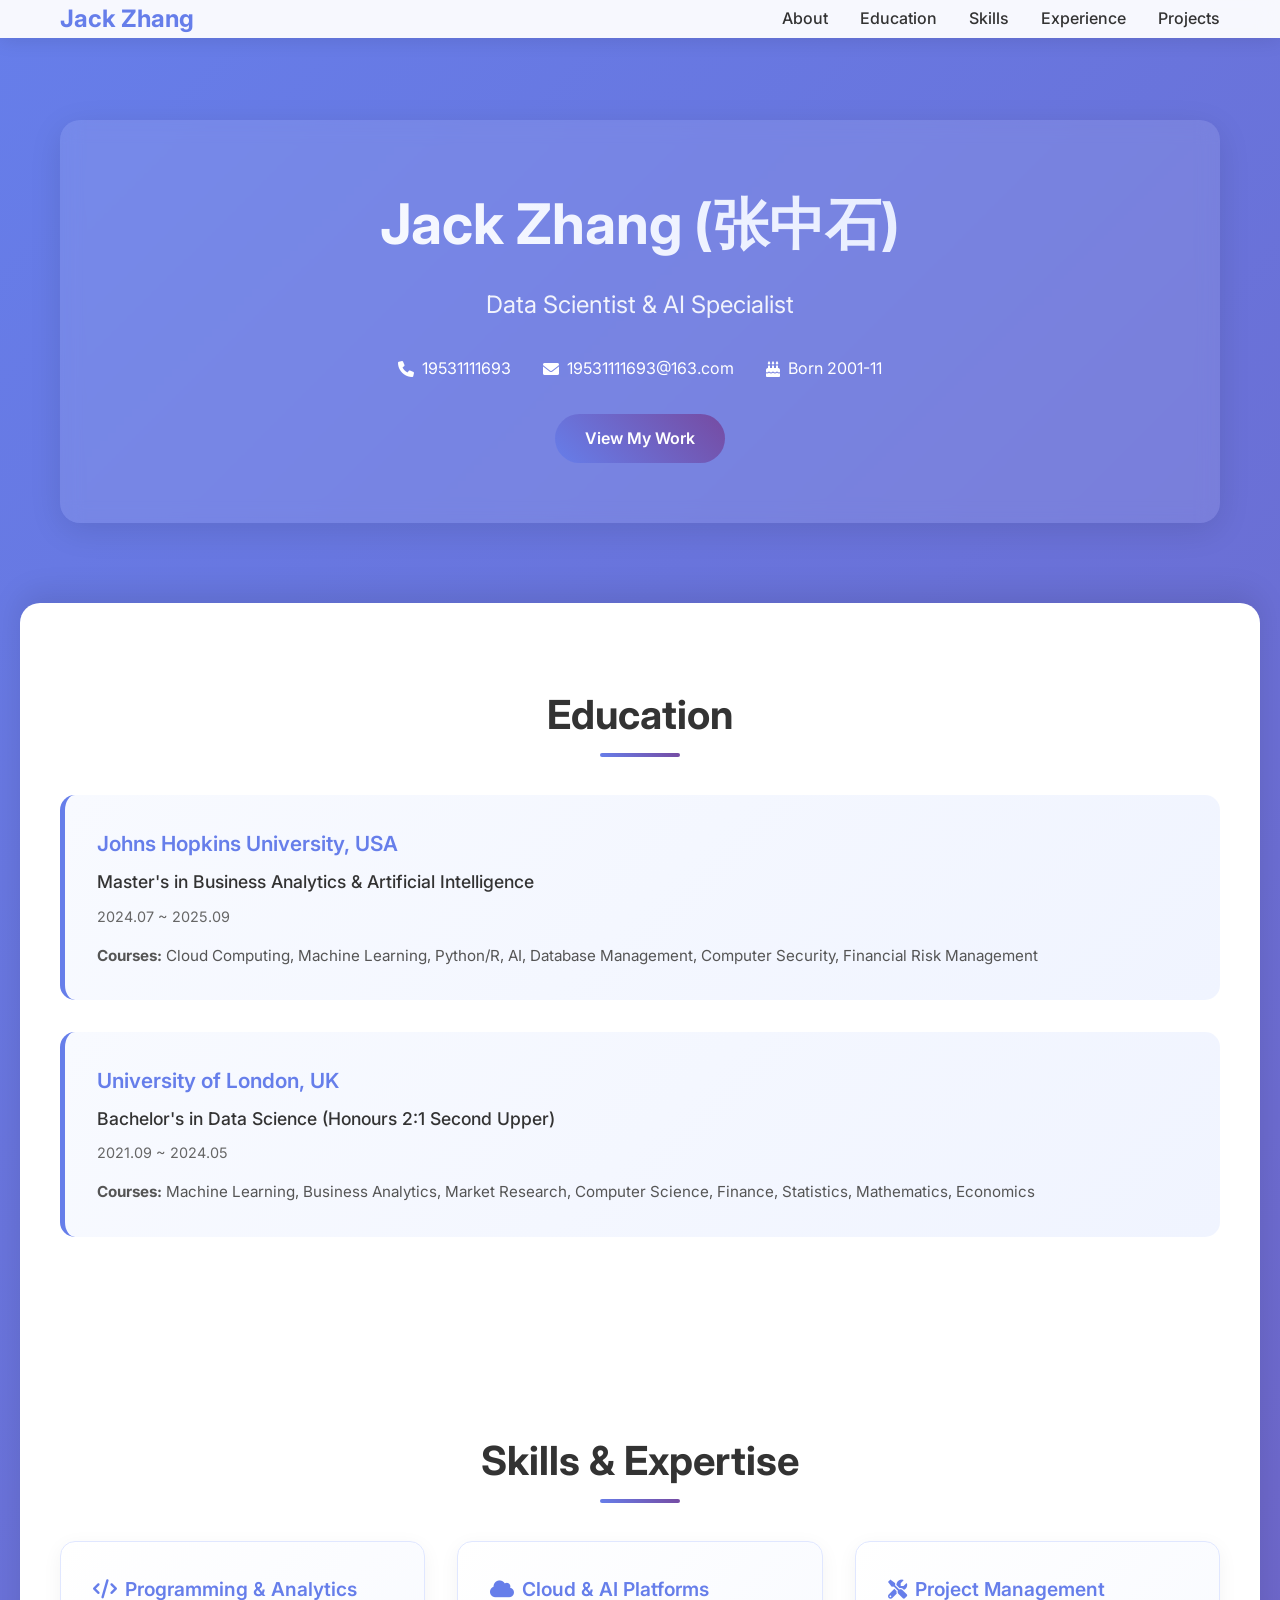
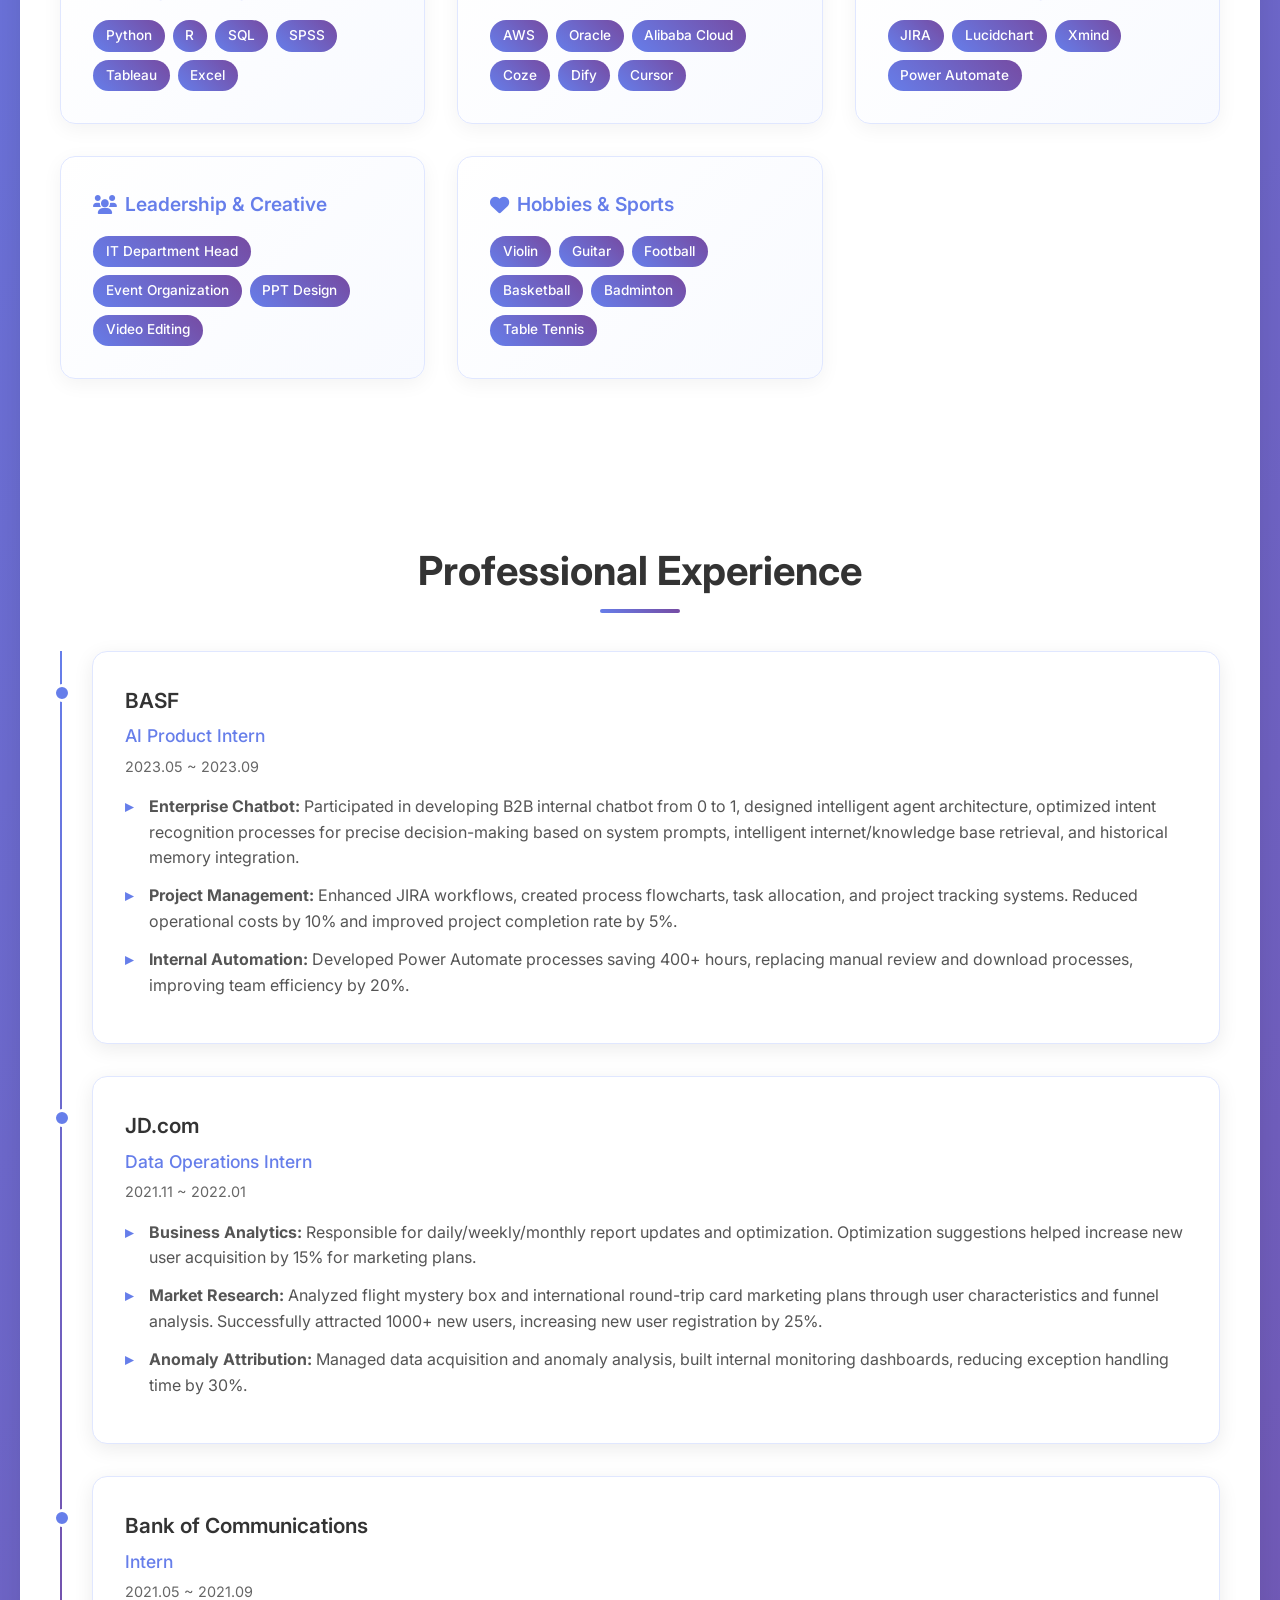
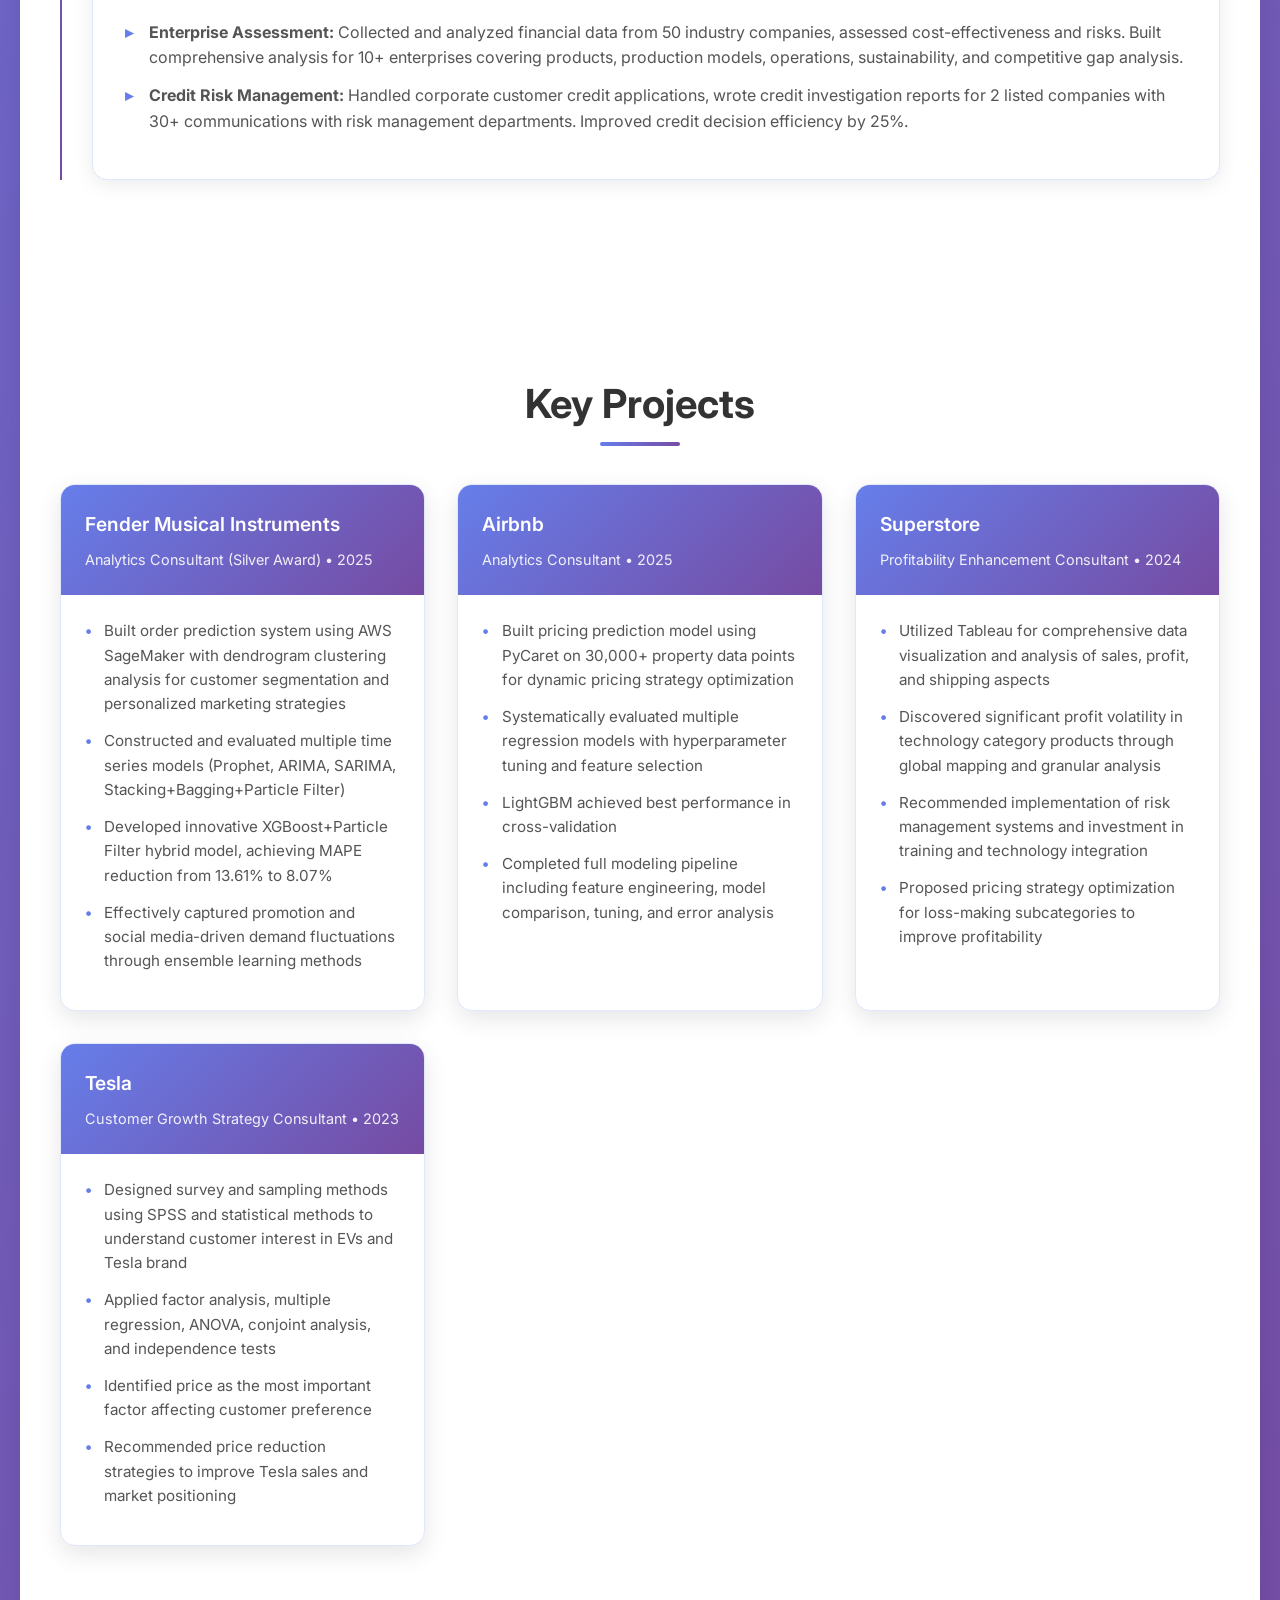
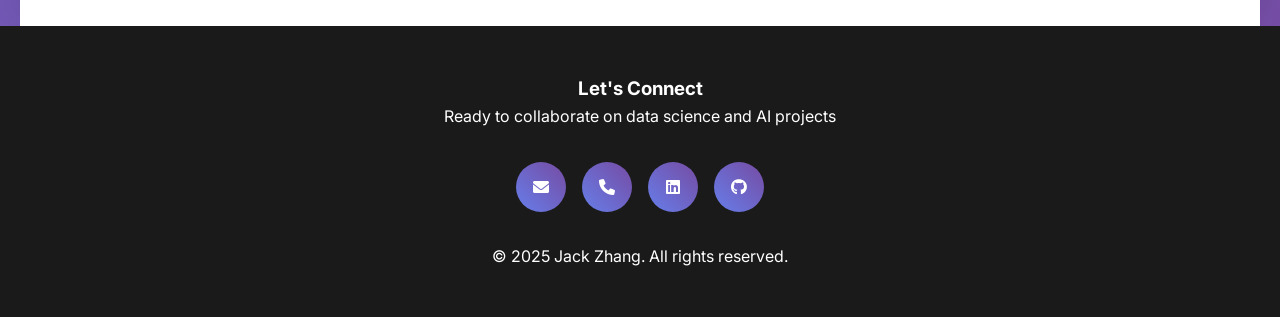
==== commit 88dc4b25: "Merge e1f00c0b9e7e284f2f547f40b50ca89ffe92fde6 into da351a2c6657d4245d6317d4df62f3fb67242f64" ====
--- a/index.html
+++ b/index.html
@@ -3,388 +3,775 @@
 <head>
     <meta charset="UTF-8">
     <meta name="viewport" content="width=device-width, initial-scale=1.0">
-    <title>Jack Zhang - Data Scientist & AI Professional</title>
+    <title>Jack Zhang - Data Scientist & AI Specialist</title>
     <link href="https://cdnjs.cloudflare.com/ajax/libs/font-awesome/6.0.0/css/all.min.css" rel="stylesheet">
     <link href="https://fonts.googleapis.com/css2?family=Inter:wght@300;400;500;600;700&display=swap" rel="stylesheet">
-    <link rel="stylesheet" href="styles.css">
+    <style>
+        * {
+            margin: 0;
+            padding: 0;
+            box-sizing: border-box;
+        }
+        
+        body {
+            font-family: 'Inter', sans-serif;
+            line-height: 1.6;
+            color: #333;
+            background: linear-gradient(135deg, #667eea 0%, #764ba2 100%);
+            min-height: 100vh;
+        }
+        
+        .container {
+            max-width: 1200px;
+            margin: 0 auto;
+            padding: 0 20px;
+        }
+        
+        /* Header */
+        header {
+            background: rgba(255, 255, 255, 0.95);
+            backdrop-filter: blur(10px);
+            position: fixed;
+            width: 100%;
+            top: 0;
+            z-index: 1000;
+            box-shadow: 0 2px 20px rgba(0, 0, 0, 0.1);
+        }
+        
+        nav {
+            display: flex;
+            justify-content: space-between;
+            align-items: center;
+            padding: 1rem 0;
+        }
+        
+        .logo {
+            font-size: 1.5rem;
+            font-weight: 700;
+            color: #667eea;
+        }
+        
+        .nav-links {
+            display: flex;
+            list-style: none;
+            gap: 2rem;
+        }
+        
+        .nav-links a {
+            text-decoration: none;
+            color: #333;
+            font-weight: 500;
+            transition: color 0.3s ease;
+        }
+        
+        .nav-links a:hover {
+            color: #667eea;
+        }
+        
+        /* Hero Section */
+        .hero {
+            padding: 120px 0 80px;
+            text-align: center;
+            color: white;
+        }
+        
+        .hero-content {
+            background: rgba(255, 255, 255, 0.1);
+            backdrop-filter: blur(10px);
+            border-radius: 20px;
+            padding: 60px 40px;
+            box-shadow: 0 8px 32px rgba(0, 0, 0, 0.1);
+        }
+        
+        .hero h1 {
+            font-size: 3.5rem;
+            font-weight: 700;
+            margin-bottom: 1rem;
+            background: linear-gradient(45deg, #fff, #e0e7ff);
+            -webkit-background-clip: text;
+            -webkit-text-fill-color: transparent;
+        }
+        
+        .hero h2 {
+            font-size: 1.5rem;
+            font-weight: 400;
+            margin-bottom: 2rem;
+            opacity: 0.9;
+        }
+        
+        .contact-info {
+            display: flex;
+            justify-content: center;
+            gap: 2rem;
+            margin-bottom: 2rem;
+            flex-wrap: wrap;
+        }
+        
+        .contact-item {
+            display: flex;
+            align-items: center;
+            gap: 0.5rem;
+            font-size: 1rem;
+        }
+        
+        .cta-button {
+            display: inline-block;
+            background: linear-gradient(45deg, #667eea, #764ba2);
+            color: white;
+            padding: 12px 30px;
+            border-radius: 50px;
+            text-decoration: none;
+            font-weight: 600;
+            transition: transform 0.3s ease, box-shadow 0.3s ease;
+        }
+        
+        .cta-button:hover {
+            transform: translateY(-2px);
+            box-shadow: 0 8px 25px rgba(0, 0, 0, 0.2);
+        }
+        
+        /* Main Content */
+        main {
+            background: white;
+            margin: 0 20px;
+            border-radius: 20px 20px 0 0;
+            box-shadow: 0 -10px 30px rgba(0, 0, 0, 0.1);
+        }
+        
+        .section {
+            padding: 80px 0;
+        }
+        
+        .section h2 {
+            font-size: 2.5rem;
+            font-weight: 700;
+            text-align: center;
+            margin-bottom: 3rem;
+            color: #333;
+            position: relative;
+        }
+        
+        .section h2::after {
+            content: '';
+            position: absolute;
+            bottom: -10px;
+            left: 50%;
+            transform: translateX(-50%);
+            width: 80px;
+            height: 4px;
+            background: linear-gradient(45deg, #667eea, #764ba2);
+            border-radius: 2px;
+        }
+        
+        /* Education */
+        .education-grid {
+            display: grid;
+            gap: 2rem;
+            margin-bottom: 2rem;
+        }
+        
+        .education-item {
+            background: linear-gradient(135deg, #f8faff 0%, #f0f4ff 100%);
+            padding: 2rem;
+            border-radius: 15px;
+            border-left: 5px solid #667eea;
+            transition: transform 0.3s ease, box-shadow 0.3s ease;
+        }
+        
+        .education-item:hover {
+            transform: translateY(-5px);
+            box-shadow: 0 10px 30px rgba(0, 0, 0, 0.1);
+        }
+        
+        .education-item h3 {
+            font-size: 1.3rem;
+            font-weight: 600;
+            color: #667eea;
+            margin-bottom: 0.5rem;
+        }
+        
+        .education-item h4 {
+            font-size: 1.1rem;
+            font-weight: 500;
+            color: #333;
+            margin-bottom: 0.5rem;
+        }
+        
+        .education-item .period {
+            font-size: 0.9rem;
+            color: #666;
+            margin-bottom: 1rem;
+        }
+        
+        .courses {
+            font-size: 0.95rem;
+            color: #555;
+            line-height: 1.6;
+        }
+        
+        /* Skills */
+        .skills-grid {
+            display: grid;
+            grid-template-columns: repeat(auto-fit, minmax(300px, 1fr));
+            gap: 2rem;
+        }
+        
+        .skill-category {
+            background: linear-gradient(135deg, #fff 0%, #f8faff 100%);
+            padding: 2rem;
+            border-radius: 15px;
+            box-shadow: 0 5px 20px rgba(0, 0, 0, 0.05);
+            border: 1px solid #e0e7ff;
+        }
+        
+        .skill-category h3 {
+            font-size: 1.2rem;
+            font-weight: 600;
+            color: #667eea;
+            margin-bottom: 1rem;
+            display: flex;
+            align-items: center;
+            gap: 0.5rem;
+        }
+        
+        .skill-tags {
+            display: flex;
+            flex-wrap: wrap;
+            gap: 0.5rem;
+        }
+        
+        .skill-tag {
+            background: linear-gradient(45deg, #667eea, #764ba2);
+            color: white;
+            padding: 0.3rem 0.8rem;
+            border-radius: 20px;
+            font-size: 0.85rem;
+            font-weight: 500;
+        }
+        
+        /* Experience */
+        .experience-timeline {
+            position: relative;
+            padding-left: 2rem;
+        }
+        
+        .experience-timeline::before {
+            content: '';
+            position: absolute;
+            left: 0;
+            top: 0;
+            bottom: 0;
+            width: 2px;
+            background: linear-gradient(180deg, #667eea, #764ba2);
+        }
+        
+        .experience-item {
+            position: relative;
+            background: white;
+            margin-bottom: 2rem;
+            padding: 2rem;
+            border-radius: 15px;
+            box-shadow: 0 5px 20px rgba(0, 0, 0, 0.08);
+            border: 1px solid #e0e7ff;
+        }
+        
+        .experience-item::before {
+            content: '';
+            position: absolute;
+            left: -2.5rem;
+            top: 2rem;
+            width: 12px;
+            height: 12px;
+            background: #667eea;
+            border-radius: 50%;
+            border: 3px solid white;
+        }
+        
+        .experience-header {
+            margin-bottom: 1rem;
+        }
+        
+        .experience-header h3 {
+            font-size: 1.3rem;
+            font-weight: 600;
+            color: #333;
+            margin-bottom: 0.3rem;
+        }
+        
+        .experience-header h4 {
+            font-size: 1.1rem;
+            font-weight: 500;
+            color: #667eea;
+            margin-bottom: 0.3rem;
+        }
+        
+        .experience-period {
+            font-size: 0.9rem;
+            color: #666;
+            margin-bottom: 1rem;
+        }
+        
+        .experience-achievements {
+            list-style: none;
+        }
+        
+        .experience-achievements li {
+            margin-bottom: 0.8rem;
+            padding-left: 1.5rem;
+            position: relative;
+            color: #555;
+            line-height: 1.6;
+        }
+        
+        .experience-achievements li::before {
+            content: '▸';
+            position: absolute;
+            left: 0;
+            color: #667eea;
+            font-weight: bold;
+        }
+        
+        /* Projects */
+        .projects-grid {
+            display: grid;
+            grid-template-columns: repeat(auto-fit, minmax(350px, 1fr));
+            gap: 2rem;
+        }
+        
+        .project-card {
+            background: white;
+            border-radius: 15px;
+            overflow: hidden;
+            box-shadow: 0 8px 25px rgba(0, 0, 0, 0.1);
+            transition: transform 0.3s ease, box-shadow 0.3s ease;
+            border: 1px solid #e0e7ff;
+        }
+        
+        .project-card:hover {
+            transform: translateY(-8px);
+            box-shadow: 0 15px 40px rgba(0, 0, 0, 0.15);
+        }
+        
+        .project-header {
+            background: linear-gradient(135deg, #667eea, #764ba2);
+            color: white;
+            padding: 1.5rem;
+        }
+        
+        .project-header h3 {
+            font-size: 1.2rem;
+            font-weight: 600;
+            margin-bottom: 0.5rem;
+        }
+        
+        .project-role {
+            font-size: 0.9rem;
+            opacity: 0.9;
+        }
+        
+        .project-content {
+            padding: 1.5rem;
+        }
+        
+        .project-achievements {
+            list-style: none;
+        }
+        
+        .project-achievements li {
+            margin-bottom: 0.8rem;
+            padding-left: 1.2rem;
+            position: relative;
+            color: #555;
+            font-size: 0.95rem;
+            line-height: 1.6;
+        }
+        
+        .project-achievements li::before {
+            content: '•';
+            position: absolute;
+            left: 0;
+            color: #667eea;
+            font-weight: bold;
+        }
+        
+        /* Footer */
+        footer {
+            background: #1a1a1a;
+            color: white;
+            text-align: center;
+            padding: 3rem 0;
+        }
+        
+        .footer-content {
+            margin-bottom: 2rem;
+        }
+        
+        .social-links {
+            display: flex;
+            justify-content: center;
+            gap: 1rem;
+            margin-bottom: 2rem;
+        }
+        
+        .social-link {
+            display: inline-block;
+            width: 50px;
+            height: 50px;
+            background: linear-gradient(45deg, #667eea, #764ba2);
+            border-radius: 50%;
+            display: flex;
+            align-items: center;
+            justify-content: center;
+            color: white;
+            text-decoration: none;
+            transition: transform 0.3s ease;
+        }
+        
+        .social-link:hover {
+            transform: translateY(-3px);
+        }
+        
+        /* Responsive */
+        @media (max-width: 768px) {
+            .nav-links {
+                display: none;
+            }
+            
+            .hero h1 {
+                font-size: 2.5rem;
+            }
+            
+            .hero h2 {
+                font-size: 1.2rem;
+            }
+            
+            .contact-info {
+                flex-direction: column;
+                gap: 1rem;
+            }
+            
+            .section {
+                padding: 60px 0;
+            }
+            
+            .section h2 {
+                font-size: 2rem;
+            }
+            
+            main {
+                margin: 0 10px;
+            }
+            
+            .projects-grid {
+                grid-template-columns: 1fr;
+            }
+            
+            .skills-grid {
+                grid-template-columns: 1fr;
+            }
+        }
+    </style>
 </head>
 <body>
-    <!-- Navigation -->
-    <nav class="navbar">
-        <div class="nav-container">
-            <div class="nav-logo">
-                <span class="logo-text">Jack Zhang</span>
-            </div>
-            <ul class="nav-menu">
-                <li class="nav-item">
-                    <a href="#home" class="nav-link">Home</a>
-                </li>
-                <li class="nav-item">
-                    <a href="#about" class="nav-link">About</a>
-                </li>
-                <li class="nav-item">
-                    <a href="#experience" class="nav-link">Experience</a>
-                </li>
-                <li class="nav-item">
-                    <a href="#projects" class="nav-link">Projects</a>
-                </li>
-                <li class="nav-item">
-                    <a href="#contact" class="nav-link">Contact</a>
-                </li>
+    <header>
+        <nav class="container">
+            <div class="logo">Jack Zhang</div>
+            <ul class="nav-links">
+                <li><a href="#about">About</a></li>
+                <li><a href="#education">Education</a></li>
+                <li><a href="#skills">Skills</a></li>
+                <li><a href="#experience">Experience</a></li>
+                <li><a href="#projects">Projects</a></li>
             </ul>
-            <div class="hamburger">
-                <span class="bar"></span>
-                <span class="bar"></span>
-                <span class="bar"></span>
-            </div>
-        </div>
-    </nav>
-
-    <!-- Hero Section -->
-    <section id="home" class="hero">
-        <div class="hero-container">
+        </nav>
+    </header>
+
+    <section class="hero">
+        <div class="container">
             <div class="hero-content">
-                <div class="hero-text">
-                    <h1 class="hero-title">
-                        Hi, I'm <span class="gradient-text">Jack Zhang</span>
-                    </h1>
-                    <p class="hero-subtitle">Data Scientist & AI Professional</p>
-                    <p class="hero-description">
-                        Masters student in Business Analytics & AI at Johns Hopkins University. 
-                        Passionate about leveraging data science and artificial intelligence to drive business innovation.
-                    </p>
-                    <div class="hero-buttons">
-                        <a href="#contact" class="btn btn-primary">Get In Touch</a>
-                        <a href="#projects" class="btn btn-secondary">View My Work</a>
+                <h1>Jack Zhang (张中石)</h1>
+                <h2>Data Scientist & AI Specialist</h2>
+                <div class="contact-info">
+                    <div class="contact-item">
+                        <i class="fas fa-phone"></i>
+                        <span>19531111693</span>
+                    </div>
+                    <div class="contact-item">
+                        <i class="fas fa-envelope"></i>
+                        <span>19531111693@163.com</span>
+                    </div>
+                    <div class="contact-item">
+                        <i class="fas fa-birthday-cake"></i>
+                        <span>Born 2001-11</span>
                     </div>
                 </div>
-                <div class="hero-image">
-                    <div class="profile-card">
-                        <div class="profile-avatar">
-                            <i class="fas fa-user"></i>
-                        </div>
-                        <div class="profile-info">
-                            <h3>Jack Zhang (张中石)</h3>
-                            <p>Data Science Professional</p>
-                        </div>
-                    </div>
-                </div>
+                <a href="#experience" class="cta-button">View My Work</a>
             </div>
         </div>
     </section>
 
-    <!-- About Section -->
-    <section id="about" class="about">
+    <main>
         <div class="container">
-            <h2 class="section-title">About Me</h2>
-            <div class="about-content">
-                <div class="about-text">
-                    <p class="about-description">
-                        I'm a passionate data scientist currently pursuing my Master's in Business Analytics & AI at Johns Hopkins University. 
-                        With a solid foundation in Data Science from University College London and hands-on experience at leading companies 
-                        like BASF and JD.com, I specialize in transforming complex data into actionable business insights.
-                    </p>
-                    <div class="stats">
-                        <div class="stat-item">
-                            <span class="stat-number">3+</span>
-                            <span class="stat-label">Years Experience</span>
-                        </div>
-                        <div class="stat-item">
-                            <span class="stat-number">15+</span>
-                            <span class="stat-label">Projects Completed</span>
-                        </div>
-                        <div class="stat-item">
-                            <span class="stat-number">5+</span>
-                            <span class="stat-label">Technologies Mastered</span>
+            <section id="education" class="section">
+                <h2>Education</h2>
+                <div class="education-grid">
+                    <div class="education-item">
+                        <h3>Johns Hopkins University, USA</h3>
+                        <h4>Master's in Business Analytics & Artificial Intelligence</h4>
+                        <div class="period">2024.07 ~ 2025.09</div>
+                        <div class="courses">
+                            <strong>Courses:</strong> Cloud Computing, Machine Learning, Python/R, AI, Database Management, Computer Security, Financial Risk Management
+                        </div>
+                    </div>
+                    <div class="education-item">
+                        <h3>University of London, UK</h3>
+                        <h4>Bachelor's in Data Science (Honours 2:1 Second Upper)</h4>
+                        <div class="period">2021.09 ~ 2024.05</div>
+                        <div class="courses">
+                            <strong>Courses:</strong> Machine Learning, Business Analytics, Market Research, Computer Science, Finance, Statistics, Mathematics, Economics
                         </div>
                     </div>
                 </div>
-                <div class="skills-section">
-                    <h3>Technical Skills</h3>
-                    <div class="skills-grid">
-                        <div class="skill-category">
-                            <h4><i class="fas fa-code"></i> Programming</h4>
-                            <div class="skill-tags">
-                                <span class="skill-tag">Python</span>
-                                <span class="skill-tag">R</span>
-                                <span class="skill-tag">SQL</span>
-                                <span class="skill-tag">SPSS</span>
-                            </div>
-                        </div>
-                        <div class="skill-category">
-                            <h4><i class="fas fa-cloud"></i> Cloud & Tools</h4>
-                            <div class="skill-tags">
-                                <span class="skill-tag">AWS</span>
-                                <span class="skill-tag">Oracle</span>
-                                <span class="skill-tag">Alibaba Cloud</span>
-                                <span class="skill-tag">Tableau</span>
-                            </div>
-                        </div>
-                        <div class="skill-category">
-                            <h4><i class="fas fa-brain"></i> AI & ML</h4>
-                            <div class="skill-tags">
-                                <span class="skill-tag">Machine Learning</span>
-                                <span class="skill-tag">Chatbots</span>
-                                <span class="skill-tag">Computer Vision</span>
-                                <span class="skill-tag">NLP</span>
-                            </div>
-                        </div>
-                        <div class="skill-category">
-                            <h4><i class="fas fa-chart-line"></i> Analytics</h4>
-                            <div class="skill-tags">
-                                <span class="skill-tag">Business Intelligence</span>
-                                <span class="skill-tag">Statistical Analysis</span>
-                                <span class="skill-tag">Data Visualization</span>
-                                <span class="skill-tag">Predictive Modeling</span>
-                            </div>
+            </section>
+
+            <section id="skills" class="section">
+                <h2>Skills & Expertise</h2>
+                <div class="skills-grid">
+                    <div class="skill-category">
+                        <h3><i class="fas fa-code"></i> Programming & Analytics</h3>
+                        <div class="skill-tags">
+                            <span class="skill-tag">Python</span>
+                            <span class="skill-tag">R</span>
+                            <span class="skill-tag">SQL</span>
+                            <span class="skill-tag">SPSS</span>
+                            <span class="skill-tag">Tableau</span>
+                            <span class="skill-tag">Excel</span>
+                        </div>
+                    </div>
+                    <div class="skill-category">
+                        <h3><i class="fas fa-cloud"></i> Cloud & AI Platforms</h3>
+                        <div class="skill-tags">
+                            <span class="skill-tag">AWS</span>
+                            <span class="skill-tag">Oracle</span>
+                            <span class="skill-tag">Alibaba Cloud</span>
+                            <span class="skill-tag">Coze</span>
+                            <span class="skill-tag">Dify</span>
+                            <span class="skill-tag">Cursor</span>
+                        </div>
+                    </div>
+                    <div class="skill-category">
+                        <h3><i class="fas fa-tools"></i> Project Management</h3>
+                        <div class="skill-tags">
+                            <span class="skill-tag">JIRA</span>
+                            <span class="skill-tag">Lucidchart</span>
+                            <span class="skill-tag">Xmind</span>
+                            <span class="skill-tag">Power Automate</span>
+                        </div>
+                    </div>
+                    <div class="skill-category">
+                        <h3><i class="fas fa-users"></i> Leadership & Creative</h3>
+                        <div class="skill-tags">
+                            <span class="skill-tag">IT Department Head</span>
+                            <span class="skill-tag">Event Organization</span>
+                            <span class="skill-tag">PPT Design</span>
+                            <span class="skill-tag">Video Editing</span>
+                        </div>
+                    </div>
+                    <div class="skill-category">
+                        <h3><i class="fas fa-heart"></i> Hobbies & Sports</h3>
+                        <div class="skill-tags">
+                            <span class="skill-tag">Violin</span>
+                            <span class="skill-tag">Guitar</span>
+                            <span class="skill-tag">Football</span>
+                            <span class="skill-tag">Basketball</span>
+                            <span class="skill-tag">Badminton</span>
+                            <span class="skill-tag">Table Tennis</span>
                         </div>
                     </div>
                 </div>
-            </div>
+            </section>
+
+            <section id="experience" class="section">
+                <h2>Professional Experience</h2>
+                <div class="experience-timeline">
+                    <div class="experience-item">
+                        <div class="experience-header">
+                            <h3>BASF</h3>
+                            <h4>AI Product Intern</h4>
+                            <div class="experience-period">2023.05 ~ 2023.09</div>
+                        </div>
+                        <ul class="experience-achievements">
+                            <li><strong>Enterprise Chatbot:</strong> Participated in developing B2B internal chatbot from 0 to 1, designed intelligent agent architecture, optimized intent recognition processes for precise decision-making based on system prompts, intelligent internet/knowledge base retrieval, and historical memory integration.</li>
+                            <li><strong>Project Management:</strong> Enhanced JIRA workflows, created process flowcharts, task allocation, and project tracking systems. Reduced operational costs by 10% and improved project completion rate by 5%.</li>
+                            <li><strong>Internal Automation:</strong> Developed Power Automate processes saving 400+ hours, replacing manual review and download processes, improving team efficiency by 20%.</li>
+                        </ul>
+                    </div>
+                    
+                    <div class="experience-item">
+                        <div class="experience-header">
+                            <h3>JD.com</h3>
+                            <h4>Data Operations Intern</h4>
+                            <div class="experience-period">2021.11 ~ 2022.01</div>
+                        </div>
+                        <ul class="experience-achievements">
+                            <li><strong>Business Analytics:</strong> Responsible for daily/weekly/monthly report updates and optimization. Optimization suggestions helped increase new user acquisition by 15% for marketing plans.</li>
+                            <li><strong>Market Research:</strong> Analyzed flight mystery box and international round-trip card marketing plans through user characteristics and funnel analysis. Successfully attracted 1000+ new users, increasing new user registration by 25%.</li>
+                            <li><strong>Anomaly Attribution:</strong> Managed data acquisition and anomaly analysis, built internal monitoring dashboards, reducing exception handling time by 30%.</li>
+                        </ul>
+                    </div>
+                    
+                    <div class="experience-item">
+                        <div class="experience-header">
+                            <h3>Bank of Communications</h3>
+                            <h4>Intern</h4>
+                            <div class="experience-period">2021.05 ~ 2021.09</div>
+                        </div>
+                        <ul class="experience-achievements">
+                            <li><strong>Enterprise Assessment:</strong> Collected and analyzed financial data from 50 industry companies, assessed cost-effectiveness and risks. Built comprehensive analysis for 10+ enterprises covering products, production models, operations, sustainability, and competitive gap analysis.</li>
+                            <li><strong>Credit Risk Management:</strong> Handled corporate customer credit applications, wrote credit investigation reports for 2 listed companies with 30+ communications with risk management departments. Improved credit decision efficiency by 25%.</li>
+                        </ul>
+                    </div>
+                </div>
+            </section>
+
+            <section id="projects" class="section">
+                <h2>Key Projects</h2>
+                <div class="projects-grid">
+                    <div class="project-card">
+                        <div class="project-header">
+                            <h3>Fender Musical Instruments</h3>
+                            <div class="project-role">Analytics Consultant (Silver Award) • 2025</div>
+                        </div>
+                        <div class="project-content">
+                            <ul class="project-achievements">
+                                <li>Built order prediction system using AWS SageMaker with dendrogram clustering analysis for customer segmentation and personalized marketing strategies</li>
+                                <li>Constructed and evaluated multiple time series models (Prophet, ARIMA, SARIMA, Stacking+Bagging+Particle Filter)</li>
+                                <li>Developed innovative XGBoost+Particle Filter hybrid model, achieving MAPE reduction from 13.61% to 8.07%</li>
+                                <li>Effectively captured promotion and social media-driven demand fluctuations through ensemble learning methods</li>
+                            </ul>
+                        </div>
+                    </div>
+                    
+                    <div class="project-card">
+                        <div class="project-header">
+                            <h3>Airbnb</h3>
+                            <div class="project-role">Analytics Consultant • 2025</div>
+                        </div>
+                        <div class="project-content">
+                            <ul class="project-achievements">
+                                <li>Built pricing prediction model using PyCaret on 30,000+ property data points for dynamic pricing strategy optimization</li>
+                                <li>Systematically evaluated multiple regression models with hyperparameter tuning and feature selection</li>
+                                <li>LightGBM achieved best performance in cross-validation</li>
+                                <li>Completed full modeling pipeline including feature engineering, model comparison, tuning, and error analysis</li>
+                            </ul>
+                        </div>
+                    </div>
+                    
+                    <div class="project-card">
+                        <div class="project-header">
+                            <h3>Superstore</h3>
+                            <div class="project-role">Profitability Enhancement Consultant • 2024</div>
+                        </div>
+                        <div class="project-content">
+                            <ul class="project-achievements">
+                                <li>Utilized Tableau for comprehensive data visualization and analysis of sales, profit, and shipping aspects</li>
+                                <li>Discovered significant profit volatility in technology category products through global mapping and granular analysis</li>
+                                <li>Recommended implementation of risk management systems and investment in training and technology integration</li>
+                                <li>Proposed pricing strategy optimization for loss-making subcategories to improve profitability</li>
+                            </ul>
+                        </div>
+                    </div>
+                    
+                    <div class="project-card">
+                        <div class="project-header">
+                            <h3>Tesla</h3>
+                            <div class="project-role">Customer Growth Strategy Consultant • 2023</div>
+                        </div>
+                        <div class="project-content">
+                            <ul class="project-achievements">
+                                <li>Designed survey and sampling methods using SPSS and statistical methods to understand customer interest in EVs and Tesla brand</li>
+                                <li>Applied factor analysis, multiple regression, ANOVA, conjoint analysis, and independence tests</li>
+                                <li>Identified price as the most important factor affecting customer preference</li>
+                                <li>Recommended price reduction strategies to improve Tesla sales and market positioning</li>
+                            </ul>
+                        </div>
+                    </div>
+                </div>
+            </section>
         </div>
-    </section>
-
-    <!-- Education Section -->
-    <section id="education" class="education">
-        <div class="container">
-            <h2 class="section-title">Education</h2>
-            <div class="education-timeline">
-                <div class="timeline-item">
-                    <div class="timeline-marker"></div>
-                    <div class="timeline-content">
-                        <div class="timeline-header">
-                            <h3>Master's in Business Analytics & AI</h3>
-                            <span class="timeline-date">2024 - 2025</span>
-                        </div>
-                        <p class="timeline-institution">Johns Hopkins University, USA</p>
-                        <p class="timeline-description">
-                            Advanced coursework in Cloud Computing, Machine Learning, AI, Database Management, 
-                            Computer Security, and Financial Risk Management.
-                        </p>
-                    </div>
-                </div>
-                <div class="timeline-item">
-                    <div class="timeline-marker"></div>
-                    <div class="timeline-content">
-                        <div class="timeline-header">
-                            <h3>Bachelor's in Data Science (2:1 Honours)</h3>
-                            <span class="timeline-date">2021 - 2024</span>
-                        </div>
-                        <p class="timeline-institution">University College London, UK</p>
-                        <p class="timeline-description">
-                            Comprehensive study in Machine Learning, Business Analytics, Market Research, 
-                            Finance, Statistics, Mathematics, and Economics.
-                        </p>
-                    </div>
-                </div>
-            </div>
-        </div>
-    </section>
-
-    <!-- Experience Section -->
-    <section id="experience" class="experience">
-        <div class="container">
-            <h2 class="section-title">Professional Experience</h2>
-            <div class="experience-grid">
-                <div class="experience-card">
-                    <div class="company-logo">
-                        <i class="fas fa-industry"></i>
-                    </div>
-                    <div class="experience-content">
-                        <h3>AI Product Intern</h3>
-                        <h4>BASF</h4>
-                        <span class="experience-date">May 2023 - Sep 2023</span>
-                        <ul class="experience-achievements">
-                            <li>Developed enterprise B2B chatbot from scratch, designing intelligent agent architecture</li>
-                            <li>Optimized intent recognition processes and implemented smart retrieval systems</li>
-                            <li>Reduced operational costs by 10% and improved project completion rate by 5%</li>
-                            <li>Automated processes saving 400+ hours and increasing team efficiency by 20%</li>
-                        </ul>
-                    </div>
-                </div>
-                <div class="experience-card">
-                    <div class="company-logo">
-                        <i class="fas fa-shopping-cart"></i>
-                    </div>
-                    <div class="experience-content">
-                        <h3>Data Operations Intern</h3>
-                        <h4>JD.com</h4>
-                        <span class="experience-date">Nov 2021 - Jan 2022</span>
-                        <ul class="experience-achievements">
-                            <li>Improved marketing strategies resulting in 15% increase in new user acquisition</li>
-                            <li>Conducted user analysis for travel products, attracting 1000+ new users</li>
-                            <li>Enhanced user experience leading to 25% increase in new user registrations</li>
-                            <li>Reduced anomaly processing time by 30% through dashboard optimization</li>
-                        </ul>
-                    </div>
-                </div>
-                <div class="experience-card">
-                    <div class="company-logo">
-                        <i class="fas fa-university"></i>
-                    </div>
-                    <div class="experience-content">
-                        <h3>Banking Intern</h3>
-                        <h4>Bank of Communications</h4>
-                        <span class="experience-date">May 2021 - Sep 2021</span>
-                        <ul class="experience-achievements">
-                            <li>Analyzed 50+ companies' financial data for enterprise evaluation</li>
-                            <li>Improved risk control efficiency by 20% and reduced operational costs by 10%</li>
-                            <li>Conducted credit risk management for corporate clients</li>
-                            <li>Enhanced credit decision efficiency by 25% through analytical insights</li>
-                        </ul>
-                    </div>
-                </div>
-            </div>
-        </div>
-    </section>
-
-    <!-- Projects Section -->
-    <section id="projects" class="projects">
-        <div class="container">
-            <h2 class="section-title">Featured Projects</h2>
-            <div class="projects-grid">
-                <div class="project-card">
-                    <div class="project-header">
-                        <i class="fas fa-guitar"></i>
-                        <div class="project-badge">Silver Award</div>
-                    </div>
-                    <h3>Fender Analytics Consultant</h3>
-                    <p class="project-description">
-                        Built order prediction system using AWS SageMaker with advanced time series models. 
-                        Achieved MAPE improvement from 13.61% to 8.07% using innovative XGBoost + Particle Filter hybrid model.
-                    </p>
-                    <div class="project-tech">
-                        <span class="tech-tag">AWS SageMaker</span>
-                        <span class="tech-tag">XGBoost</span>
-                        <span class="tech-tag">Prophet</span>
-                        <span class="tech-tag">ARIMA</span>
-                    </div>
-                </div>
-                <div class="project-card">
-                    <div class="project-header">
-                        <i class="fas fa-home"></i>
-                    </div>
-                    <h3>Airbnb Pricing Analytics</h3>
-                    <p class="project-description">
-                        Developed dynamic pricing prediction model using 30,000+ property data points. 
-                        Implemented LightGBM with PyCaret for optimal performance and revenue optimization.
-                    </p>
-                    <div class="project-tech">
-                        <span class="tech-tag">PyCaret</span>
-                        <span class="tech-tag">LightGBM</span>
-                        <span class="tech-tag">Feature Engineering</span>
-                        <span class="tech-tag">Model Stacking</span>
-                    </div>
-                </div>
-                <div class="project-card">
-                    <div class="project-header">
-                        <i class="fas fa-car"></i>
-                        <div class="project-badge">Silver Medal</div>
-                    </div>
-                    <h3>NIO Auto - CFA Business Challenge</h3>
-                    <p class="project-description">
-                        Led 4-person team in comprehensive business analysis using Porter's Five Forces, SWOT, 
-                        and PEST analysis. Developed market strategy and valuation models for NIO Auto.
-                    </p>
-                    <div class="project-tech">
-                        <span class="tech-tag">Financial Analysis</span>
-                        <span class="tech-tag">Market Research</span>
-                        <span class="tech-tag">Business Strategy</span>
-                        <span class="tech-tag">Valuation</span>
-                    </div>
-                </div>
-                <div class="project-card">
-                    <div class="project-header">
-                        <i class="fas fa-chart-bar"></i>
-                    </div>
-                    <h3>Superstore Profitability Analysis</h3>
-                    <p class="project-description">
-                        Created comprehensive Tableau dashboards for sales and profit analysis. 
-                        Developed future sales forecasting and optimization strategies for loss-making categories.
-                    </p>
-                    <div class="project-tech">
-                        <span class="tech-tag">Tableau</span>
-                        <span class="tech-tag">Data Visualization</span>
-                        <span class="tech-tag">Sales Forecasting</span>
-                        <span class="tech-tag">Business Intelligence</span>
-                    </div>
-                </div>
-            </div>
-        </div>
-    </section>
-
-    <!-- Contact Section -->
-    <section id="contact" class="contact">
-        <div class="container">
-            <h2 class="section-title">Let's Connect</h2>
-            <div class="contact-content">
-                <div class="contact-info">
-                    <h3>Get In Touch</h3>
-                    <p>I'm always open to discussing new opportunities, innovative projects, or potential collaborations in data science and AI.</p>
-                    <div class="contact-methods">
-                        <div class="contact-method">
-                            <i class="fas fa-envelope"></i>
-                            <div>
-                                <h4>Email</h4>
-                                <p>19531111693@163.com</p>
-                            </div>
-                        </div>
-                        <div class="contact-method">
-                            <i class="fas fa-phone"></i>
-                            <div>
-                                <h4>Phone</h4>
-                                <p>+86 19531111693</p>
-                            </div>
-                        </div>
-                        <div class="contact-method">
-                            <i class="fab fa-weixin"></i>
-                            <div>
-                                <h4>WeChat</h4>
-                                <p>19531111693</p>
-                            </div>
-                        </div>
-                    </div>
-                </div>
-                <div class="contact-form">
-                    <form id="contactForm">
-                        <div class="form-group">
-                            <input type="text" id="name" name="name" placeholder="Your Name" required>
-                        </div>
-                        <div class="form-group">
-                            <input type="email" id="email" name="email" placeholder="Your Email" required>
-                        </div>
-                        <div class="form-group">
-                            <textarea id="message" name="message" placeholder="Your Message" rows="5" required></textarea>
-                        </div>
-                        <button type="submit" class="btn btn-primary btn-full">Send Message</button>
-                    </form>
-                </div>
-            </div>
-        </div>
-    </section>
-
-    <!-- Footer -->
-    <footer class="footer">
+    </main>
+
+    <footer>
         <div class="container">
             <div class="footer-content">
-                <div class="footer-left">
-                    <h3>Jack Zhang</h3>
-                    <p>Data Scientist & AI Professional</p>
-                </div>
-                <div class="footer-right">
-                    <div class="social-links">
-                        <a href="#" class="social-link"><i class="fab fa-linkedin"></i></a>
-                        <a href="#" class="social-link"><i class="fab fa-github"></i></a>
-                        <a href="#" class="social-link"><i class="fab fa-twitter"></i></a>
-                    </div>
-                </div>
+                <h3>Let's Connect</h3>
+                <p>Ready to collaborate on data science and AI projects</p>
             </div>
-            <div class="footer-bottom">
-                <p>&copy; 2025 Jack Zhang. All rights reserved.</p>
+            <div class="social-links">
+                <a href="mailto:19531111693@163.com" class="social-link">
+                    <i class="fas fa-envelope"></i>
+                </a>
+                <a href="tel:19531111693" class="social-link">
+                    <i class="fas fa-phone"></i>
+                </a>
+                <a href="#" class="social-link">
+                    <i class="fab fa-linkedin"></i>
+                </a>
+                <a href="#" class="social-link">
+                    <i class="fab fa-github"></i>
+                </a>
             </div>
+            <p>&copy; 2025 Jack Zhang. All rights reserved.</p>
         </div>
     </footer>
 
-    <script src="script.js"></script>
+    <script>
+        // Smooth scrolling for navigation links
+        document.querySelectorAll('a[href^="#"]').forEach(anchor => {
+            anchor.addEventListener('click', function (e) {
+                e.preventDefault();
+                const target = document.querySelector(this.getAttribute('href'));
+                if (target) {
+                    target.scrollIntoView({
+                        behavior: 'smooth',
+                        block: 'start'
+                    });
+                }
+            });
+        });
+
+        // Add scroll effect to header
+        window.addEventListener('scroll', () => {
+            const header = document.querySelector('header');
+            if (window.scrollY > 100) {
+                header.style.background = 'rgba(255, 255, 255, 0.98)';
+            } else {
+                header.style.background = 'rgba(255, 255, 255, 0.95)';
+            }
+        });
+
+        // Add animation on scroll
+        const observerOptions = {
+            threshold: 0.1,
+            rootMargin: '0px 0px -50px 0px'
+        };
+
+        const observer = new IntersectionObserver((entries) => {
+            entries.forEach(entry => {
+                if (entry.isIntersecting) {
+                    entry.target.style.opacity = '1';
+                    entry.target.style.transform = 'translateY(0)';
+                }
+            });
+        }, observerOptions);
+
+        // Observe all sections for animation
+        document.querySelectorAll('.section').forEach(section => {
+            section.style.opacity = '0';
+            section.style.transform = 'translateY(30px)';
+            section.style.transition = 'opacity 0.6s ease, transform 0.6s ease';
+            observer.observe(section);
+        });
+    </script>
 </body>
 </html>
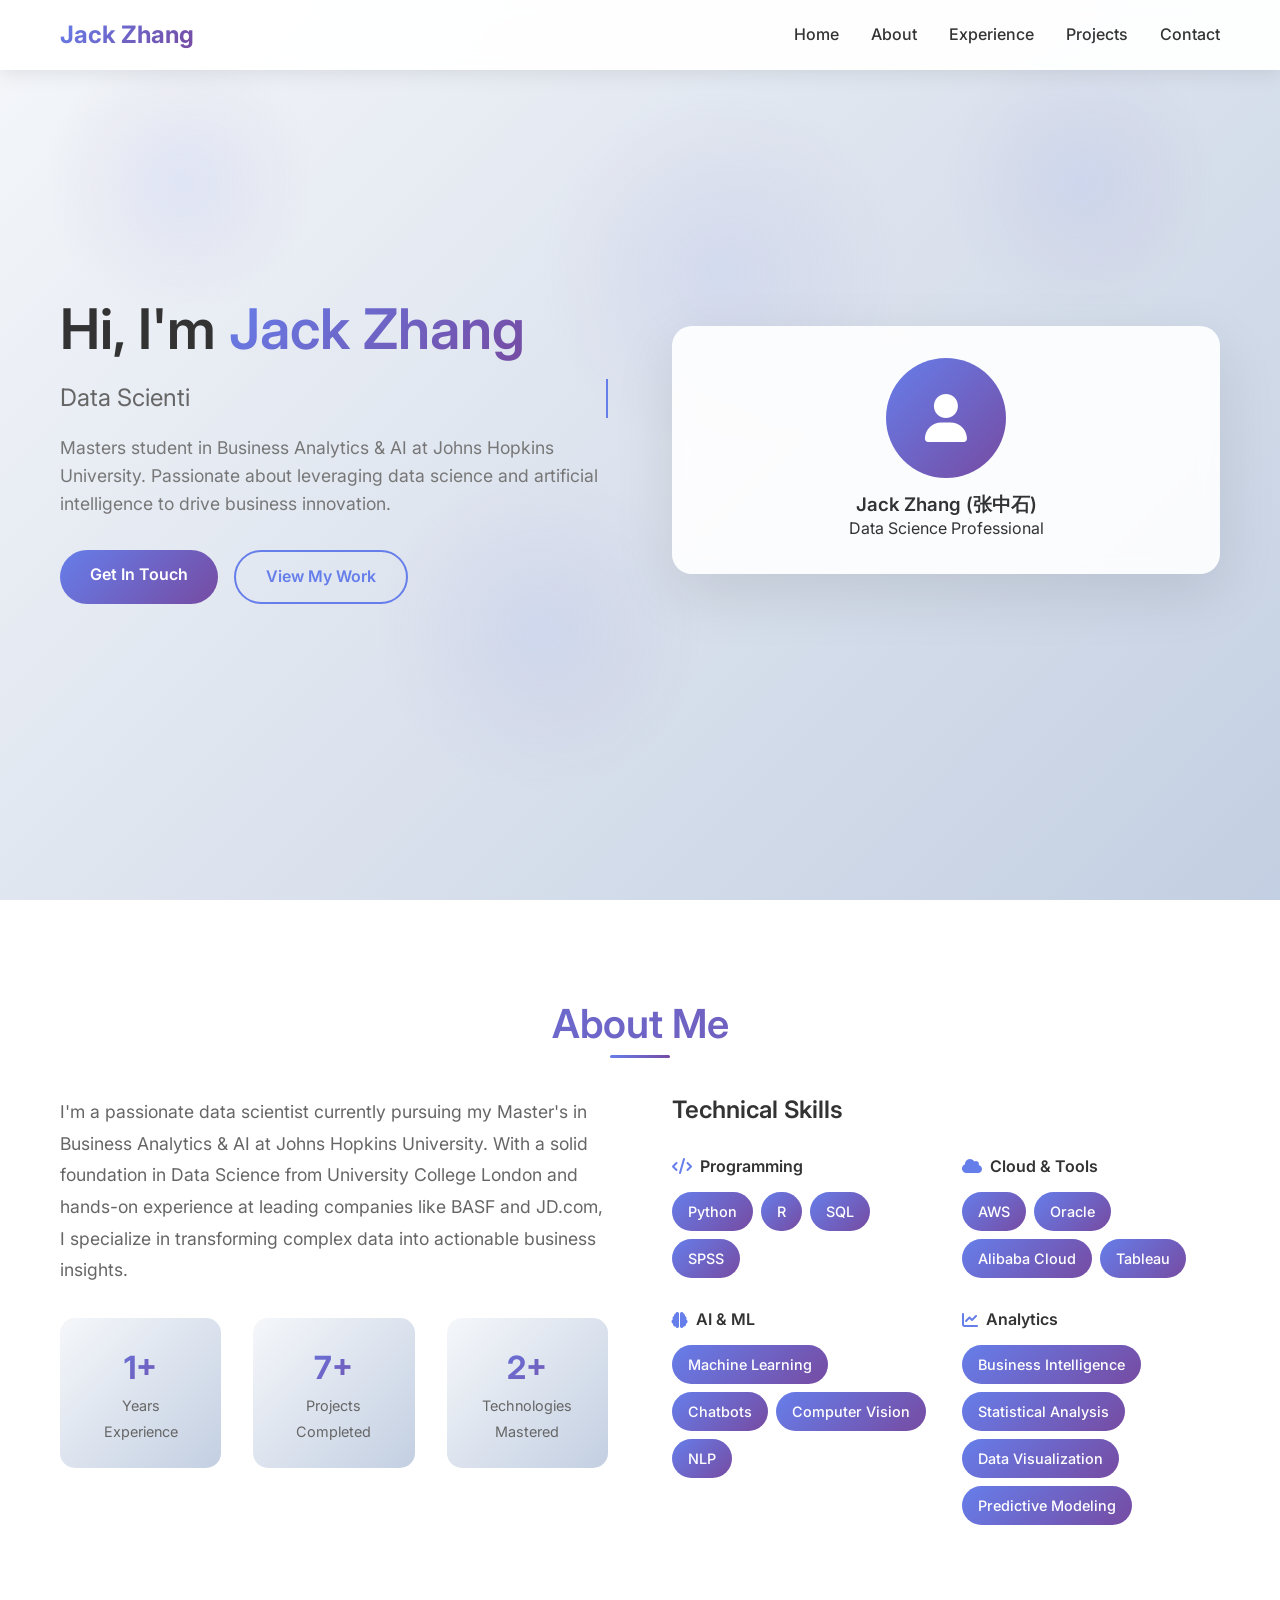
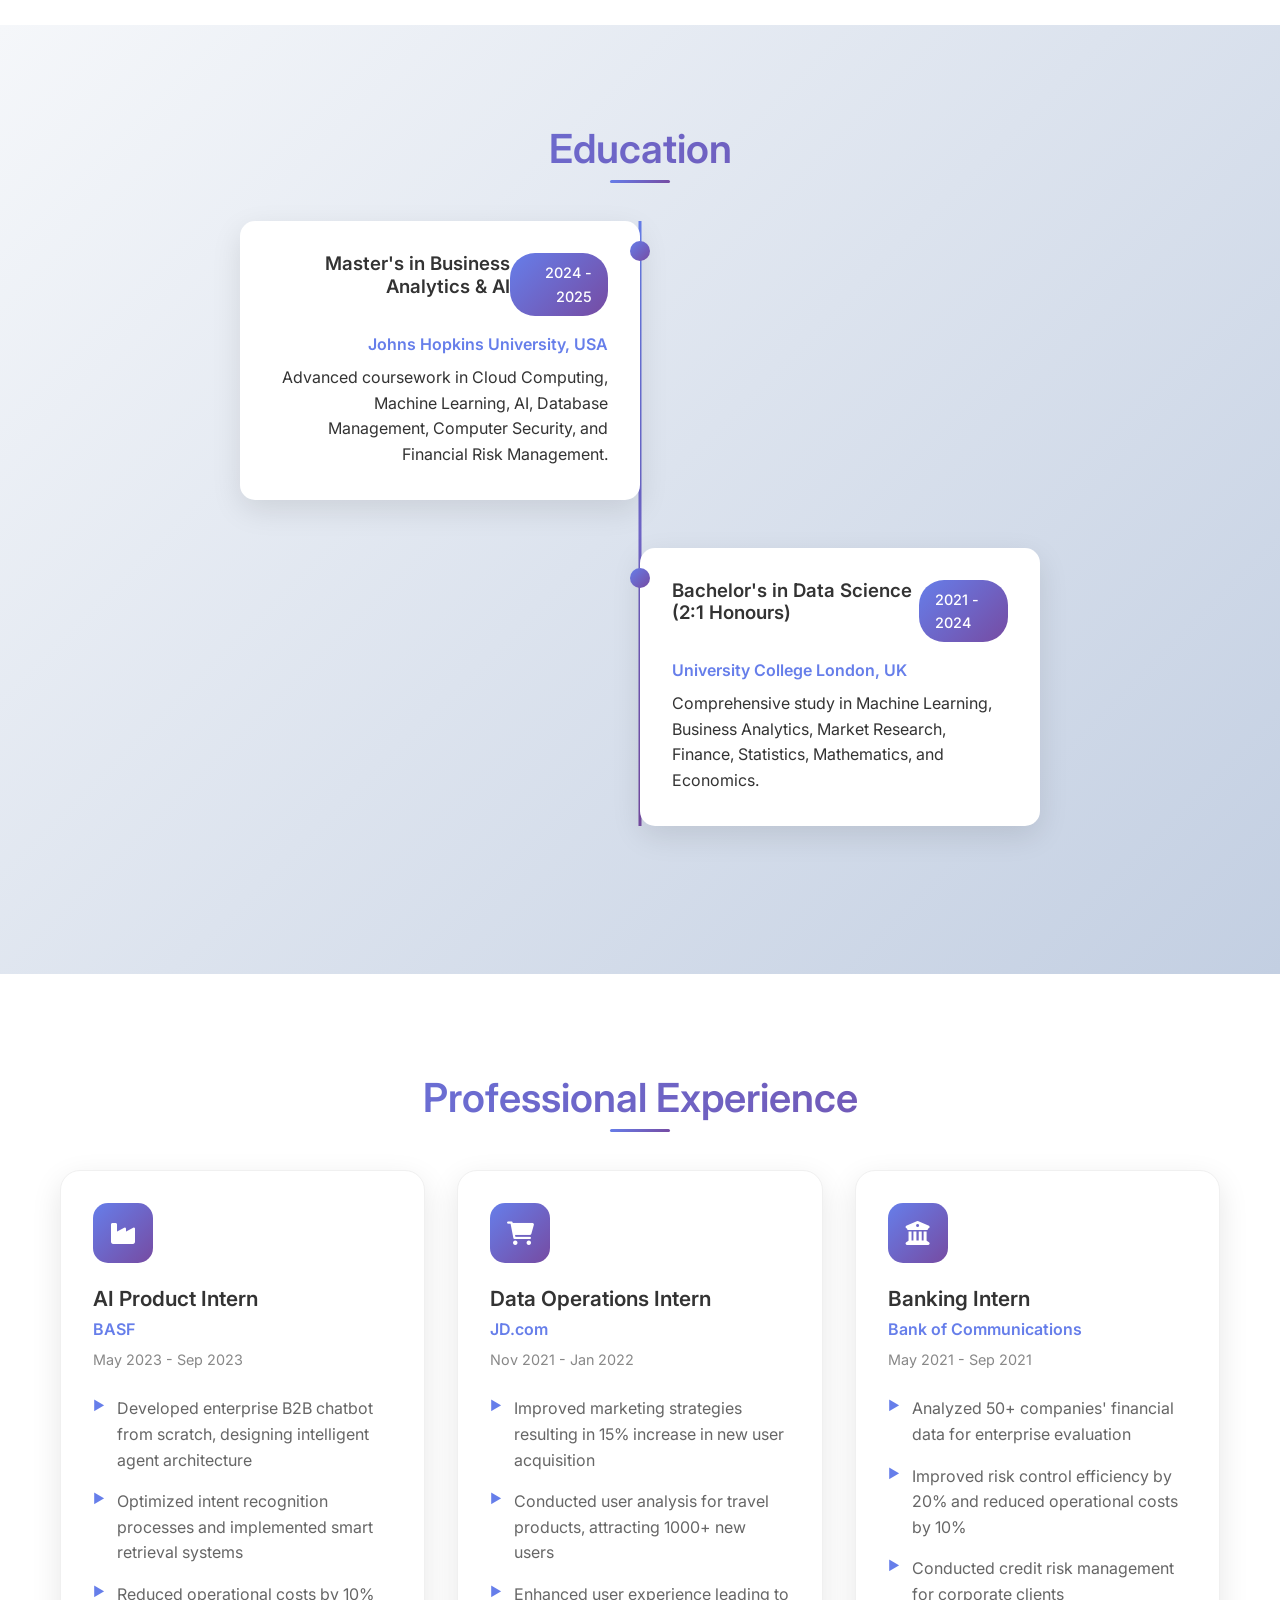
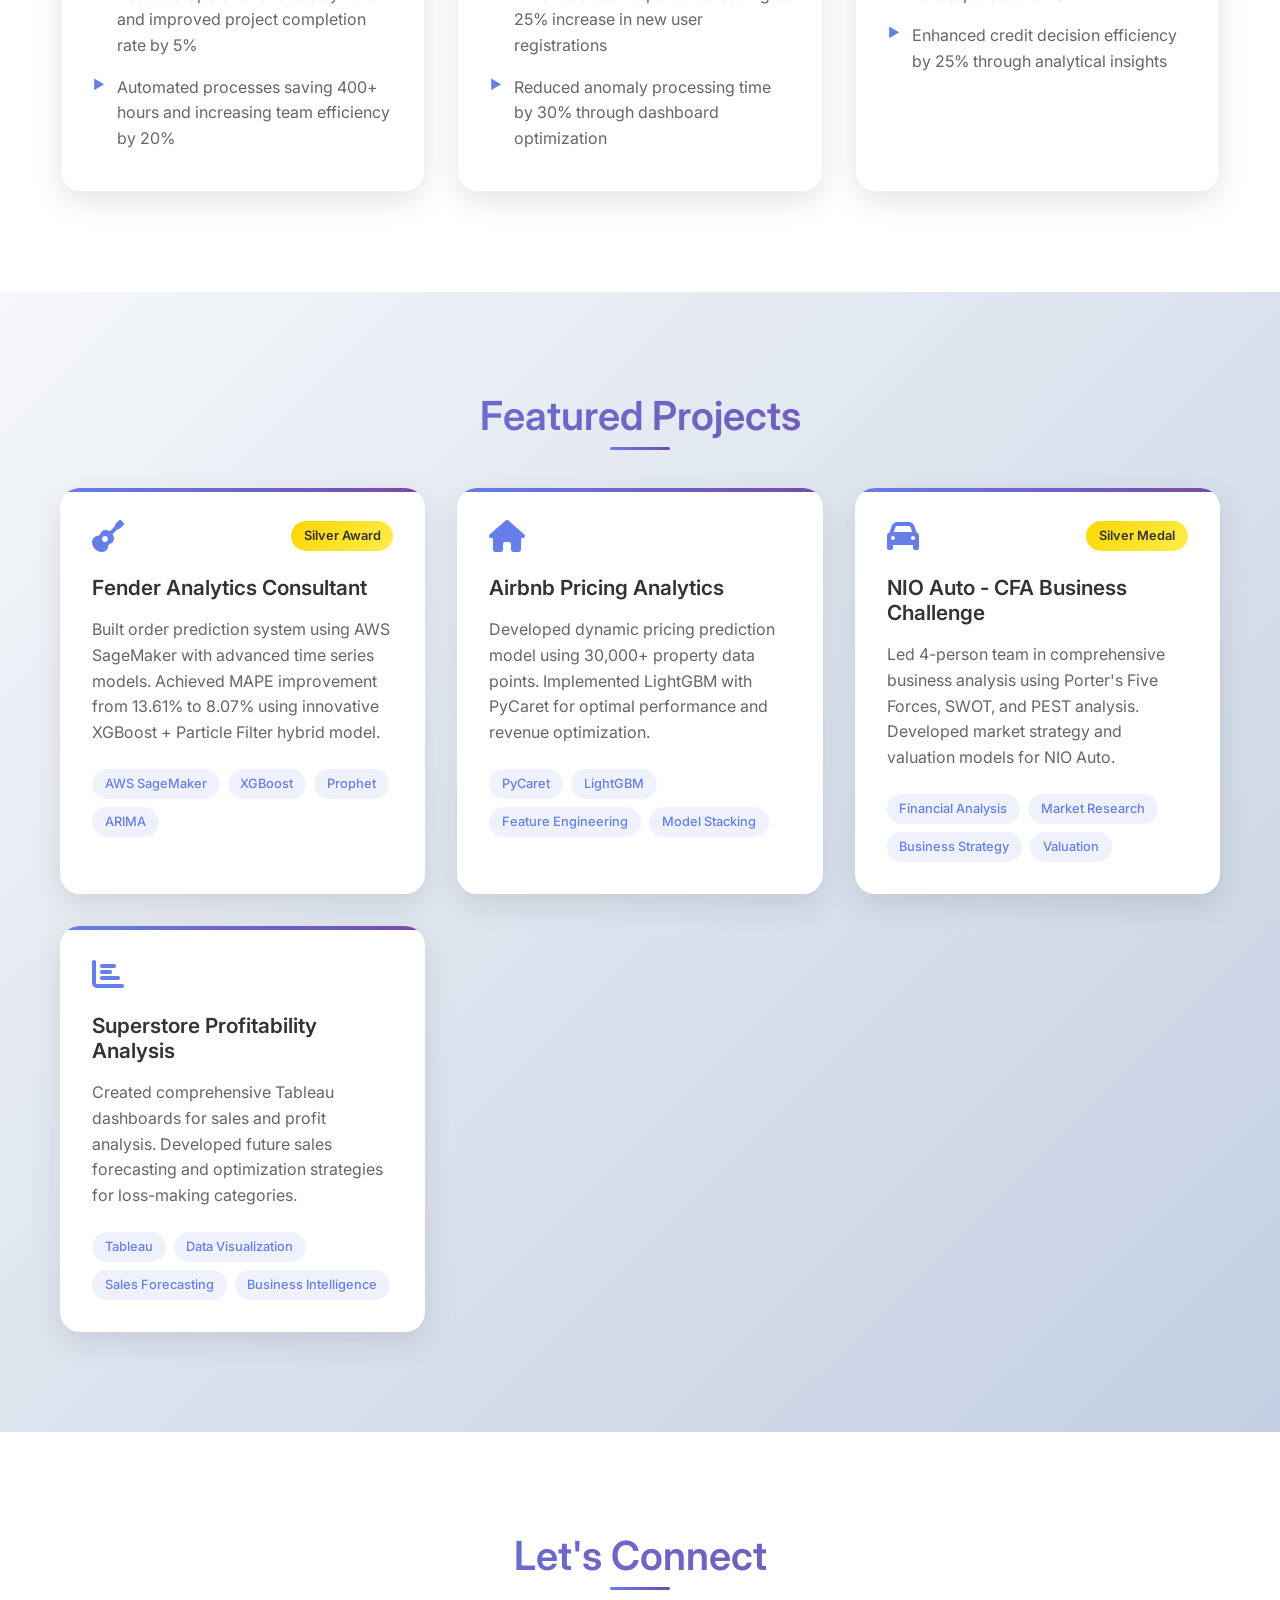
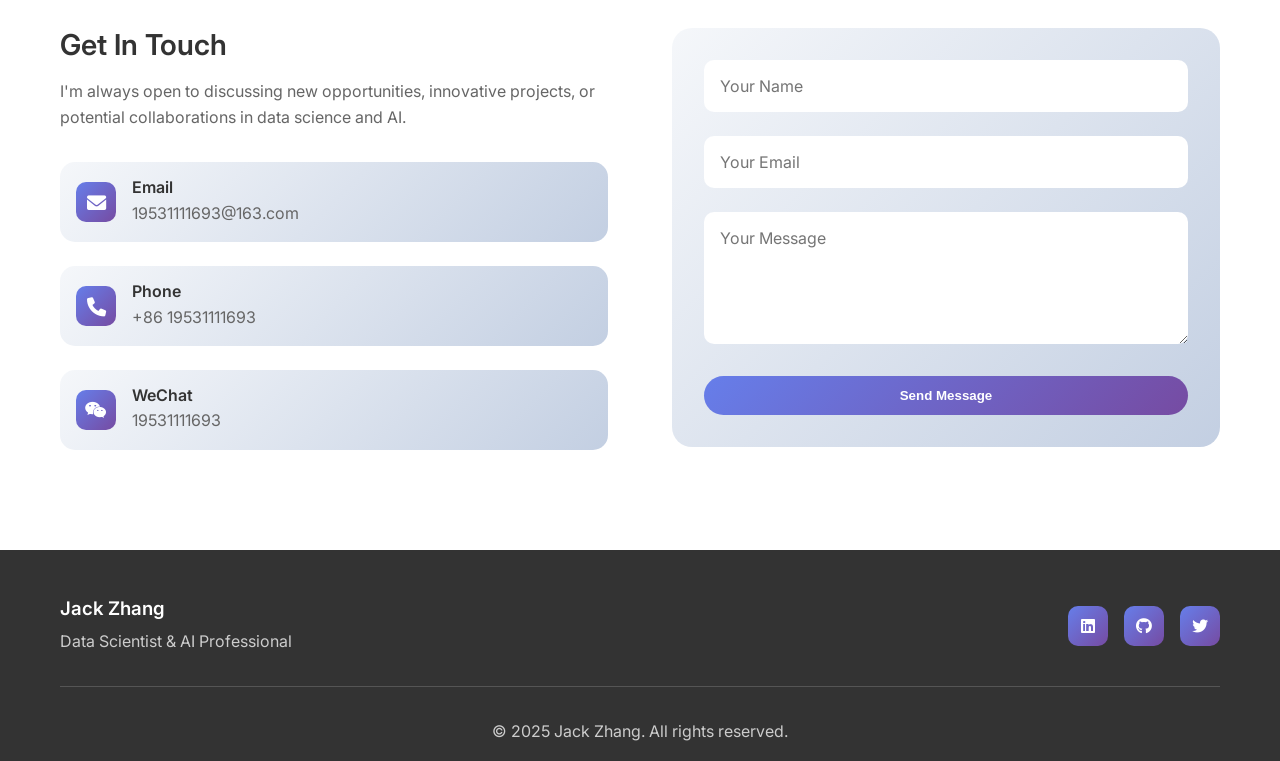
==== commit 5d2d2478: "Merge 1b762cec6f01668cefb2376e6b9a40cbf4faa5a0 into da351a2c6657d4245d6317d4df62f3fb67242f64" ====
--- a/index.html
+++ b/index.html
@@ -3,775 +3,388 @@
 <head>
     <meta charset="UTF-8">
     <meta name="viewport" content="width=device-width, initial-scale=1.0">
-    <title>Jack Zhang - Data Scientist & AI Specialist</title>
+    <title>Jack Zhang - Data Scientist & AI Professional</title>
     <link href="https://cdnjs.cloudflare.com/ajax/libs/font-awesome/6.0.0/css/all.min.css" rel="stylesheet">
     <link href="https://fonts.googleapis.com/css2?family=Inter:wght@300;400;500;600;700&display=swap" rel="stylesheet">
-    <style>
-        * {
-            margin: 0;
-            padding: 0;
-            box-sizing: border-box;
-        }
-        
-        body {
-            font-family: 'Inter', sans-serif;
-            line-height: 1.6;
-            color: #333;
-            background: linear-gradient(135deg, #667eea 0%, #764ba2 100%);
-            min-height: 100vh;
-        }
-        
-        .container {
-            max-width: 1200px;
-            margin: 0 auto;
-            padding: 0 20px;
-        }
-        
-        /* Header */
-        header {
-            background: rgba(255, 255, 255, 0.95);
-            backdrop-filter: blur(10px);
-            position: fixed;
-            width: 100%;
-            top: 0;
-            z-index: 1000;
-            box-shadow: 0 2px 20px rgba(0, 0, 0, 0.1);
-        }
-        
-        nav {
-            display: flex;
-            justify-content: space-between;
-            align-items: center;
-            padding: 1rem 0;
-        }
-        
-        .logo {
-            font-size: 1.5rem;
-            font-weight: 700;
-            color: #667eea;
-        }
-        
-        .nav-links {
-            display: flex;
-            list-style: none;
-            gap: 2rem;
-        }
-        
-        .nav-links a {
-            text-decoration: none;
-            color: #333;
-            font-weight: 500;
-            transition: color 0.3s ease;
-        }
-        
-        .nav-links a:hover {
-            color: #667eea;
-        }
-        
-        /* Hero Section */
-        .hero {
-            padding: 120px 0 80px;
-            text-align: center;
-            color: white;
-        }
-        
-        .hero-content {
-            background: rgba(255, 255, 255, 0.1);
-            backdrop-filter: blur(10px);
-            border-radius: 20px;
-            padding: 60px 40px;
-            box-shadow: 0 8px 32px rgba(0, 0, 0, 0.1);
-        }
-        
-        .hero h1 {
-            font-size: 3.5rem;
-            font-weight: 700;
-            margin-bottom: 1rem;
-            background: linear-gradient(45deg, #fff, #e0e7ff);
-            -webkit-background-clip: text;
-            -webkit-text-fill-color: transparent;
-        }
-        
-        .hero h2 {
-            font-size: 1.5rem;
-            font-weight: 400;
-            margin-bottom: 2rem;
-            opacity: 0.9;
-        }
-        
-        .contact-info {
-            display: flex;
-            justify-content: center;
-            gap: 2rem;
-            margin-bottom: 2rem;
-            flex-wrap: wrap;
-        }
-        
-        .contact-item {
-            display: flex;
-            align-items: center;
-            gap: 0.5rem;
-            font-size: 1rem;
-        }
-        
-        .cta-button {
-            display: inline-block;
-            background: linear-gradient(45deg, #667eea, #764ba2);
-            color: white;
-            padding: 12px 30px;
-            border-radius: 50px;
-            text-decoration: none;
-            font-weight: 600;
-            transition: transform 0.3s ease, box-shadow 0.3s ease;
-        }
-        
-        .cta-button:hover {
-            transform: translateY(-2px);
-            box-shadow: 0 8px 25px rgba(0, 0, 0, 0.2);
-        }
-        
-        /* Main Content */
-        main {
-            background: white;
-            margin: 0 20px;
-            border-radius: 20px 20px 0 0;
-            box-shadow: 0 -10px 30px rgba(0, 0, 0, 0.1);
-        }
-        
-        .section {
-            padding: 80px 0;
-        }
-        
-        .section h2 {
-            font-size: 2.5rem;
-            font-weight: 700;
-            text-align: center;
-            margin-bottom: 3rem;
-            color: #333;
-            position: relative;
-        }
-        
-        .section h2::after {
-            content: '';
-            position: absolute;
-            bottom: -10px;
-            left: 50%;
-            transform: translateX(-50%);
-            width: 80px;
-            height: 4px;
-            background: linear-gradient(45deg, #667eea, #764ba2);
-            border-radius: 2px;
-        }
-        
-        /* Education */
-        .education-grid {
-            display: grid;
-            gap: 2rem;
-            margin-bottom: 2rem;
-        }
-        
-        .education-item {
-            background: linear-gradient(135deg, #f8faff 0%, #f0f4ff 100%);
-            padding: 2rem;
-            border-radius: 15px;
-            border-left: 5px solid #667eea;
-            transition: transform 0.3s ease, box-shadow 0.3s ease;
-        }
-        
-        .education-item:hover {
-            transform: translateY(-5px);
-            box-shadow: 0 10px 30px rgba(0, 0, 0, 0.1);
-        }
-        
-        .education-item h3 {
-            font-size: 1.3rem;
-            font-weight: 600;
-            color: #667eea;
-            margin-bottom: 0.5rem;
-        }
-        
-        .education-item h4 {
-            font-size: 1.1rem;
-            font-weight: 500;
-            color: #333;
-            margin-bottom: 0.5rem;
-        }
-        
-        .education-item .period {
-            font-size: 0.9rem;
-            color: #666;
-            margin-bottom: 1rem;
-        }
-        
-        .courses {
-            font-size: 0.95rem;
-            color: #555;
-            line-height: 1.6;
-        }
-        
-        /* Skills */
-        .skills-grid {
-            display: grid;
-            grid-template-columns: repeat(auto-fit, minmax(300px, 1fr));
-            gap: 2rem;
-        }
-        
-        .skill-category {
-            background: linear-gradient(135deg, #fff 0%, #f8faff 100%);
-            padding: 2rem;
-            border-radius: 15px;
-            box-shadow: 0 5px 20px rgba(0, 0, 0, 0.05);
-            border: 1px solid #e0e7ff;
-        }
-        
-        .skill-category h3 {
-            font-size: 1.2rem;
-            font-weight: 600;
-            color: #667eea;
-            margin-bottom: 1rem;
-            display: flex;
-            align-items: center;
-            gap: 0.5rem;
-        }
-        
-        .skill-tags {
-            display: flex;
-            flex-wrap: wrap;
-            gap: 0.5rem;
-        }
-        
-        .skill-tag {
-            background: linear-gradient(45deg, #667eea, #764ba2);
-            color: white;
-            padding: 0.3rem 0.8rem;
-            border-radius: 20px;
-            font-size: 0.85rem;
-            font-weight: 500;
-        }
-        
-        /* Experience */
-        .experience-timeline {
-            position: relative;
-            padding-left: 2rem;
-        }
-        
-        .experience-timeline::before {
-            content: '';
-            position: absolute;
-            left: 0;
-            top: 0;
-            bottom: 0;
-            width: 2px;
-            background: linear-gradient(180deg, #667eea, #764ba2);
-        }
-        
-        .experience-item {
-            position: relative;
-            background: white;
-            margin-bottom: 2rem;
-            padding: 2rem;
-            border-radius: 15px;
-            box-shadow: 0 5px 20px rgba(0, 0, 0, 0.08);
-            border: 1px solid #e0e7ff;
-        }
-        
-        .experience-item::before {
-            content: '';
-            position: absolute;
-            left: -2.5rem;
-            top: 2rem;
-            width: 12px;
-            height: 12px;
-            background: #667eea;
-            border-radius: 50%;
-            border: 3px solid white;
-        }
-        
-        .experience-header {
-            margin-bottom: 1rem;
-        }
-        
-        .experience-header h3 {
-            font-size: 1.3rem;
-            font-weight: 600;
-            color: #333;
-            margin-bottom: 0.3rem;
-        }
-        
-        .experience-header h4 {
-            font-size: 1.1rem;
-            font-weight: 500;
-            color: #667eea;
-            margin-bottom: 0.3rem;
-        }
-        
-        .experience-period {
-            font-size: 0.9rem;
-            color: #666;
-            margin-bottom: 1rem;
-        }
-        
-        .experience-achievements {
-            list-style: none;
-        }
-        
-        .experience-achievements li {
-            margin-bottom: 0.8rem;
-            padding-left: 1.5rem;
-            position: relative;
-            color: #555;
-            line-height: 1.6;
-        }
-        
-        .experience-achievements li::before {
-            content: '▸';
-            position: absolute;
-            left: 0;
-            color: #667eea;
-            font-weight: bold;
-        }
-        
-        /* Projects */
-        .projects-grid {
-            display: grid;
-            grid-template-columns: repeat(auto-fit, minmax(350px, 1fr));
-            gap: 2rem;
-        }
-        
-        .project-card {
-            background: white;
-            border-radius: 15px;
-            overflow: hidden;
-            box-shadow: 0 8px 25px rgba(0, 0, 0, 0.1);
-            transition: transform 0.3s ease, box-shadow 0.3s ease;
-            border: 1px solid #e0e7ff;
-        }
-        
-        .project-card:hover {
-            transform: translateY(-8px);
-            box-shadow: 0 15px 40px rgba(0, 0, 0, 0.15);
-        }
-        
-        .project-header {
-            background: linear-gradient(135deg, #667eea, #764ba2);
-            color: white;
-            padding: 1.5rem;
-        }
-        
-        .project-header h3 {
-            font-size: 1.2rem;
-            font-weight: 600;
-            margin-bottom: 0.5rem;
-        }
-        
-        .project-role {
-            font-size: 0.9rem;
-            opacity: 0.9;
-        }
-        
-        .project-content {
-            padding: 1.5rem;
-        }
-        
-        .project-achievements {
-            list-style: none;
-        }
-        
-        .project-achievements li {
-            margin-bottom: 0.8rem;
-            padding-left: 1.2rem;
-            position: relative;
-            color: #555;
-            font-size: 0.95rem;
-            line-height: 1.6;
-        }
-        
-        .project-achievements li::before {
-            content: '•';
-            position: absolute;
-            left: 0;
-            color: #667eea;
-            font-weight: bold;
-        }
-        
-        /* Footer */
-        footer {
-            background: #1a1a1a;
-            color: white;
-            text-align: center;
-            padding: 3rem 0;
-        }
-        
-        .footer-content {
-            margin-bottom: 2rem;
-        }
-        
-        .social-links {
-            display: flex;
-            justify-content: center;
-            gap: 1rem;
-            margin-bottom: 2rem;
-        }
-        
-        .social-link {
-            display: inline-block;
-            width: 50px;
-            height: 50px;
-            background: linear-gradient(45deg, #667eea, #764ba2);
-            border-radius: 50%;
-            display: flex;
-            align-items: center;
-            justify-content: center;
-            color: white;
-            text-decoration: none;
-            transition: transform 0.3s ease;
-        }
-        
-        .social-link:hover {
-            transform: translateY(-3px);
-        }
-        
-        /* Responsive */
-        @media (max-width: 768px) {
-            .nav-links {
-                display: none;
-            }
-            
-            .hero h1 {
-                font-size: 2.5rem;
-            }
-            
-            .hero h2 {
-                font-size: 1.2rem;
-            }
-            
-            .contact-info {
-                flex-direction: column;
-                gap: 1rem;
-            }
-            
-            .section {
-                padding: 60px 0;
-            }
-            
-            .section h2 {
-                font-size: 2rem;
-            }
-            
-            main {
-                margin: 0 10px;
-            }
-            
-            .projects-grid {
-                grid-template-columns: 1fr;
-            }
-            
-            .skills-grid {
-                grid-template-columns: 1fr;
-            }
-        }
-    </style>
+    <link rel="stylesheet" href="styles.css">
 </head>
 <body>
-    <header>
-        <nav class="container">
-            <div class="logo">Jack Zhang</div>
-            <ul class="nav-links">
-                <li><a href="#about">About</a></li>
-                <li><a href="#education">Education</a></li>
-                <li><a href="#skills">Skills</a></li>
-                <li><a href="#experience">Experience</a></li>
-                <li><a href="#projects">Projects</a></li>
+    <!-- Navigation -->
+    <nav class="navbar">
+        <div class="nav-container">
+            <div class="nav-logo">
+                <span class="logo-text">Jack Zhang</span>
+            </div>
+            <ul class="nav-menu">
+                <li class="nav-item">
+                    <a href="#home" class="nav-link">Home</a>
+                </li>
+                <li class="nav-item">
+                    <a href="#about" class="nav-link">About</a>
+                </li>
+                <li class="nav-item">
+                    <a href="#experience" class="nav-link">Experience</a>
+                </li>
+                <li class="nav-item">
+                    <a href="#projects" class="nav-link">Projects</a>
+                </li>
+                <li class="nav-item">
+                    <a href="#contact" class="nav-link">Contact</a>
+                </li>
             </ul>
-        </nav>
-    </header>
-
-    <section class="hero">
-        <div class="container">
+            <div class="hamburger">
+                <span class="bar"></span>
+                <span class="bar"></span>
+                <span class="bar"></span>
+            </div>
+        </div>
+    </nav>
+
+    <!-- Hero Section -->
+    <section id="home" class="hero">
+        <div class="hero-container">
             <div class="hero-content">
-                <h1>Jack Zhang (张中石)</h1>
-                <h2>Data Scientist & AI Specialist</h2>
+                <div class="hero-text">
+                    <h1 class="hero-title">
+                        Hi, I'm <span class="gradient-text">Jack Zhang</span>
+                    </h1>
+                    <p class="hero-subtitle">Data Scientist & AI Professional</p>
+                    <p class="hero-description">
+                        Masters student in Business Analytics & AI at Johns Hopkins University. 
+                        Passionate about leveraging data science and artificial intelligence to drive business innovation.
+                    </p>
+                    <div class="hero-buttons">
+                        <a href="#contact" class="btn btn-primary">Get In Touch</a>
+                        <a href="#projects" class="btn btn-secondary">View My Work</a>
+                    </div>
+                </div>
+                <div class="hero-image">
+                    <div class="profile-card">
+                        <div class="profile-avatar">
+                            <i class="fas fa-user"></i>
+                        </div>
+                        <div class="profile-info">
+                            <h3>Jack Zhang (张中石)</h3>
+                            <p>Data Science Professional</p>
+                        </div>
+                    </div>
+                </div>
+            </div>
+        </div>
+    </section>
+
+    <!-- About Section -->
+    <section id="about" class="about">
+        <div class="container">
+            <h2 class="section-title">About Me</h2>
+            <div class="about-content">
+                <div class="about-text">
+                    <p class="about-description">
+                        I'm a passionate data scientist currently pursuing my Master's in Business Analytics & AI at Johns Hopkins University. 
+                        With a solid foundation in Data Science from University College London and hands-on experience at leading companies 
+                        like BASF and JD.com, I specialize in transforming complex data into actionable business insights.
+                    </p>
+                    <div class="stats">
+                        <div class="stat-item">
+                            <span class="stat-number">3+</span>
+                            <span class="stat-label">Years Experience</span>
+                        </div>
+                        <div class="stat-item">
+                            <span class="stat-number">15+</span>
+                            <span class="stat-label">Projects Completed</span>
+                        </div>
+                        <div class="stat-item">
+                            <span class="stat-number">5+</span>
+                            <span class="stat-label">Technologies Mastered</span>
+                        </div>
+                    </div>
+                </div>
+                <div class="skills-section">
+                    <h3>Technical Skills</h3>
+                    <div class="skills-grid">
+                        <div class="skill-category">
+                            <h4><i class="fas fa-code"></i> Programming</h4>
+                            <div class="skill-tags">
+                                <span class="skill-tag">Python</span>
+                                <span class="skill-tag">R</span>
+                                <span class="skill-tag">SQL</span>
+                                <span class="skill-tag">SPSS</span>
+                            </div>
+                        </div>
+                        <div class="skill-category">
+                            <h4><i class="fas fa-cloud"></i> Cloud & Tools</h4>
+                            <div class="skill-tags">
+                                <span class="skill-tag">AWS</span>
+                                <span class="skill-tag">Oracle</span>
+                                <span class="skill-tag">Alibaba Cloud</span>
+                                <span class="skill-tag">Tableau</span>
+                            </div>
+                        </div>
+                        <div class="skill-category">
+                            <h4><i class="fas fa-brain"></i> AI & ML</h4>
+                            <div class="skill-tags">
+                                <span class="skill-tag">Machine Learning</span>
+                                <span class="skill-tag">Chatbots</span>
+                                <span class="skill-tag">Computer Vision</span>
+                                <span class="skill-tag">NLP</span>
+                            </div>
+                        </div>
+                        <div class="skill-category">
+                            <h4><i class="fas fa-chart-line"></i> Analytics</h4>
+                            <div class="skill-tags">
+                                <span class="skill-tag">Business Intelligence</span>
+                                <span class="skill-tag">Statistical Analysis</span>
+                                <span class="skill-tag">Data Visualization</span>
+                                <span class="skill-tag">Predictive Modeling</span>
+                            </div>
+                        </div>
+                    </div>
+                </div>
+            </div>
+        </div>
+    </section>
+
+    <!-- Education Section -->
+    <section id="education" class="education">
+        <div class="container">
+            <h2 class="section-title">Education</h2>
+            <div class="education-timeline">
+                <div class="timeline-item">
+                    <div class="timeline-marker"></div>
+                    <div class="timeline-content">
+                        <div class="timeline-header">
+                            <h3>Master's in Business Analytics & AI</h3>
+                            <span class="timeline-date">2024 - 2025</span>
+                        </div>
+                        <p class="timeline-institution">Johns Hopkins University, USA</p>
+                        <p class="timeline-description">
+                            Advanced coursework in Cloud Computing, Machine Learning, AI, Database Management, 
+                            Computer Security, and Financial Risk Management.
+                        </p>
+                    </div>
+                </div>
+                <div class="timeline-item">
+                    <div class="timeline-marker"></div>
+                    <div class="timeline-content">
+                        <div class="timeline-header">
+                            <h3>Bachelor's in Data Science (2:1 Honours)</h3>
+                            <span class="timeline-date">2021 - 2024</span>
+                        </div>
+                        <p class="timeline-institution">University College London, UK</p>
+                        <p class="timeline-description">
+                            Comprehensive study in Machine Learning, Business Analytics, Market Research, 
+                            Finance, Statistics, Mathematics, and Economics.
+                        </p>
+                    </div>
+                </div>
+            </div>
+        </div>
+    </section>
+
+    <!-- Experience Section -->
+    <section id="experience" class="experience">
+        <div class="container">
+            <h2 class="section-title">Professional Experience</h2>
+            <div class="experience-grid">
+                <div class="experience-card">
+                    <div class="company-logo">
+                        <i class="fas fa-industry"></i>
+                    </div>
+                    <div class="experience-content">
+                        <h3>AI Product Intern</h3>
+                        <h4>BASF</h4>
+                        <span class="experience-date">May 2023 - Sep 2023</span>
+                        <ul class="experience-achievements">
+                            <li>Developed enterprise B2B chatbot from scratch, designing intelligent agent architecture</li>
+                            <li>Optimized intent recognition processes and implemented smart retrieval systems</li>
+                            <li>Reduced operational costs by 10% and improved project completion rate by 5%</li>
+                            <li>Automated processes saving 400+ hours and increasing team efficiency by 20%</li>
+                        </ul>
+                    </div>
+                </div>
+                <div class="experience-card">
+                    <div class="company-logo">
+                        <i class="fas fa-shopping-cart"></i>
+                    </div>
+                    <div class="experience-content">
+                        <h3>Data Operations Intern</h3>
+                        <h4>JD.com</h4>
+                        <span class="experience-date">Nov 2021 - Jan 2022</span>
+                        <ul class="experience-achievements">
+                            <li>Improved marketing strategies resulting in 15% increase in new user acquisition</li>
+                            <li>Conducted user analysis for travel products, attracting 1000+ new users</li>
+                            <li>Enhanced user experience leading to 25% increase in new user registrations</li>
+                            <li>Reduced anomaly processing time by 30% through dashboard optimization</li>
+                        </ul>
+                    </div>
+                </div>
+                <div class="experience-card">
+                    <div class="company-logo">
+                        <i class="fas fa-university"></i>
+                    </div>
+                    <div class="experience-content">
+                        <h3>Banking Intern</h3>
+                        <h4>Bank of Communications</h4>
+                        <span class="experience-date">May 2021 - Sep 2021</span>
+                        <ul class="experience-achievements">
+                            <li>Analyzed 50+ companies' financial data for enterprise evaluation</li>
+                            <li>Improved risk control efficiency by 20% and reduced operational costs by 10%</li>
+                            <li>Conducted credit risk management for corporate clients</li>
+                            <li>Enhanced credit decision efficiency by 25% through analytical insights</li>
+                        </ul>
+                    </div>
+                </div>
+            </div>
+        </div>
+    </section>
+
+    <!-- Projects Section -->
+    <section id="projects" class="projects">
+        <div class="container">
+            <h2 class="section-title">Featured Projects</h2>
+            <div class="projects-grid">
+                <div class="project-card">
+                    <div class="project-header">
+                        <i class="fas fa-guitar"></i>
+                        <div class="project-badge">Silver Award</div>
+                    </div>
+                    <h3>Fender Analytics Consultant</h3>
+                    <p class="project-description">
+                        Built order prediction system using AWS SageMaker with advanced time series models. 
+                        Achieved MAPE improvement from 13.61% to 8.07% using innovative XGBoost + Particle Filter hybrid model.
+                    </p>
+                    <div class="project-tech">
+                        <span class="tech-tag">AWS SageMaker</span>
+                        <span class="tech-tag">XGBoost</span>
+                        <span class="tech-tag">Prophet</span>
+                        <span class="tech-tag">ARIMA</span>
+                    </div>
+                </div>
+                <div class="project-card">
+                    <div class="project-header">
+                        <i class="fas fa-home"></i>
+                    </div>
+                    <h3>Airbnb Pricing Analytics</h3>
+                    <p class="project-description">
+                        Developed dynamic pricing prediction model using 30,000+ property data points. 
+                        Implemented LightGBM with PyCaret for optimal performance and revenue optimization.
+                    </p>
+                    <div class="project-tech">
+                        <span class="tech-tag">PyCaret</span>
+                        <span class="tech-tag">LightGBM</span>
+                        <span class="tech-tag">Feature Engineering</span>
+                        <span class="tech-tag">Model Stacking</span>
+                    </div>
+                </div>
+                <div class="project-card">
+                    <div class="project-header">
+                        <i class="fas fa-car"></i>
+                        <div class="project-badge">Silver Medal</div>
+                    </div>
+                    <h3>NIO Auto - CFA Business Challenge</h3>
+                    <p class="project-description">
+                        Led 4-person team in comprehensive business analysis using Porter's Five Forces, SWOT, 
+                        and PEST analysis. Developed market strategy and valuation models for NIO Auto.
+                    </p>
+                    <div class="project-tech">
+                        <span class="tech-tag">Financial Analysis</span>
+                        <span class="tech-tag">Market Research</span>
+                        <span class="tech-tag">Business Strategy</span>
+                        <span class="tech-tag">Valuation</span>
+                    </div>
+                </div>
+                <div class="project-card">
+                    <div class="project-header">
+                        <i class="fas fa-chart-bar"></i>
+                    </div>
+                    <h3>Superstore Profitability Analysis</h3>
+                    <p class="project-description">
+                        Created comprehensive Tableau dashboards for sales and profit analysis. 
+                        Developed future sales forecasting and optimization strategies for loss-making categories.
+                    </p>
+                    <div class="project-tech">
+                        <span class="tech-tag">Tableau</span>
+                        <span class="tech-tag">Data Visualization</span>
+                        <span class="tech-tag">Sales Forecasting</span>
+                        <span class="tech-tag">Business Intelligence</span>
+                    </div>
+                </div>
+            </div>
+        </div>
+    </section>
+
+    <!-- Contact Section -->
+    <section id="contact" class="contact">
+        <div class="container">
+            <h2 class="section-title">Let's Connect</h2>
+            <div class="contact-content">
                 <div class="contact-info">
-                    <div class="contact-item">
-                        <i class="fas fa-phone"></i>
-                        <span>19531111693</span>
-                    </div>
-                    <div class="contact-item">
-                        <i class="fas fa-envelope"></i>
-                        <span>19531111693@163.com</span>
-                    </div>
-                    <div class="contact-item">
-                        <i class="fas fa-birthday-cake"></i>
-                        <span>Born 2001-11</span>
-                    </div>
-                </div>
-                <a href="#experience" class="cta-button">View My Work</a>
-            </div>
-        </div>
-    </section>
-
-    <main>
-        <div class="container">
-            <section id="education" class="section">
-                <h2>Education</h2>
-                <div class="education-grid">
-                    <div class="education-item">
-                        <h3>Johns Hopkins University, USA</h3>
-                        <h4>Master's in Business Analytics & Artificial Intelligence</h4>
-                        <div class="period">2024.07 ~ 2025.09</div>
-                        <div class="courses">
-                            <strong>Courses:</strong> Cloud Computing, Machine Learning, Python/R, AI, Database Management, Computer Security, Financial Risk Management
-                        </div>
-                    </div>
-                    <div class="education-item">
-                        <h3>University of London, UK</h3>
-                        <h4>Bachelor's in Data Science (Honours 2:1 Second Upper)</h4>
-                        <div class="period">2021.09 ~ 2024.05</div>
-                        <div class="courses">
-                            <strong>Courses:</strong> Machine Learning, Business Analytics, Market Research, Computer Science, Finance, Statistics, Mathematics, Economics
-                        </div>
-                    </div>
-                </div>
-            </section>
-
-            <section id="skills" class="section">
-                <h2>Skills & Expertise</h2>
-                <div class="skills-grid">
-                    <div class="skill-category">
-                        <h3><i class="fas fa-code"></i> Programming & Analytics</h3>
-                        <div class="skill-tags">
-                            <span class="skill-tag">Python</span>
-                            <span class="skill-tag">R</span>
-                            <span class="skill-tag">SQL</span>
-                            <span class="skill-tag">SPSS</span>
-                            <span class="skill-tag">Tableau</span>
-                            <span class="skill-tag">Excel</span>
-                        </div>
-                    </div>
-                    <div class="skill-category">
-                        <h3><i class="fas fa-cloud"></i> Cloud & AI Platforms</h3>
-                        <div class="skill-tags">
-                            <span class="skill-tag">AWS</span>
-                            <span class="skill-tag">Oracle</span>
-                            <span class="skill-tag">Alibaba Cloud</span>
-                            <span class="skill-tag">Coze</span>
-                            <span class="skill-tag">Dify</span>
-                            <span class="skill-tag">Cursor</span>
-                        </div>
-                    </div>
-                    <div class="skill-category">
-                        <h3><i class="fas fa-tools"></i> Project Management</h3>
-                        <div class="skill-tags">
-                            <span class="skill-tag">JIRA</span>
-                            <span class="skill-tag">Lucidchart</span>
-                            <span class="skill-tag">Xmind</span>
-                            <span class="skill-tag">Power Automate</span>
-                        </div>
-                    </div>
-                    <div class="skill-category">
-                        <h3><i class="fas fa-users"></i> Leadership & Creative</h3>
-                        <div class="skill-tags">
-                            <span class="skill-tag">IT Department Head</span>
-                            <span class="skill-tag">Event Organization</span>
-                            <span class="skill-tag">PPT Design</span>
-                            <span class="skill-tag">Video Editing</span>
-                        </div>
-                    </div>
-                    <div class="skill-category">
-                        <h3><i class="fas fa-heart"></i> Hobbies & Sports</h3>
-                        <div class="skill-tags">
-                            <span class="skill-tag">Violin</span>
-                            <span class="skill-tag">Guitar</span>
-                            <span class="skill-tag">Football</span>
-                            <span class="skill-tag">Basketball</span>
-                            <span class="skill-tag">Badminton</span>
-                            <span class="skill-tag">Table Tennis</span>
-                        </div>
-                    </div>
-                </div>
-            </section>
-
-            <section id="experience" class="section">
-                <h2>Professional Experience</h2>
-                <div class="experience-timeline">
-                    <div class="experience-item">
-                        <div class="experience-header">
-                            <h3>BASF</h3>
-                            <h4>AI Product Intern</h4>
-                            <div class="experience-period">2023.05 ~ 2023.09</div>
-                        </div>
-                        <ul class="experience-achievements">
-                            <li><strong>Enterprise Chatbot:</strong> Participated in developing B2B internal chatbot from 0 to 1, designed intelligent agent architecture, optimized intent recognition processes for precise decision-making based on system prompts, intelligent internet/knowledge base retrieval, and historical memory integration.</li>
-                            <li><strong>Project Management:</strong> Enhanced JIRA workflows, created process flowcharts, task allocation, and project tracking systems. Reduced operational costs by 10% and improved project completion rate by 5%.</li>
-                            <li><strong>Internal Automation:</strong> Developed Power Automate processes saving 400+ hours, replacing manual review and download processes, improving team efficiency by 20%.</li>
-                        </ul>
-                    </div>
-                    
-                    <div class="experience-item">
-                        <div class="experience-header">
-                            <h3>JD.com</h3>
-                            <h4>Data Operations Intern</h4>
-                            <div class="experience-period">2021.11 ~ 2022.01</div>
-                        </div>
-                        <ul class="experience-achievements">
-                            <li><strong>Business Analytics:</strong> Responsible for daily/weekly/monthly report updates and optimization. Optimization suggestions helped increase new user acquisition by 15% for marketing plans.</li>
-                            <li><strong>Market Research:</strong> Analyzed flight mystery box and international round-trip card marketing plans through user characteristics and funnel analysis. Successfully attracted 1000+ new users, increasing new user registration by 25%.</li>
-                            <li><strong>Anomaly Attribution:</strong> Managed data acquisition and anomaly analysis, built internal monitoring dashboards, reducing exception handling time by 30%.</li>
-                        </ul>
-                    </div>
-                    
-                    <div class="experience-item">
-                        <div class="experience-header">
-                            <h3>Bank of Communications</h3>
-                            <h4>Intern</h4>
-                            <div class="experience-period">2021.05 ~ 2021.09</div>
-                        </div>
-                        <ul class="experience-achievements">
-                            <li><strong>Enterprise Assessment:</strong> Collected and analyzed financial data from 50 industry companies, assessed cost-effectiveness and risks. Built comprehensive analysis for 10+ enterprises covering products, production models, operations, sustainability, and competitive gap analysis.</li>
-                            <li><strong>Credit Risk Management:</strong> Handled corporate customer credit applications, wrote credit investigation reports for 2 listed companies with 30+ communications with risk management departments. Improved credit decision efficiency by 25%.</li>
-                        </ul>
-                    </div>
-                </div>
-            </section>
-
-            <section id="projects" class="section">
-                <h2>Key Projects</h2>
-                <div class="projects-grid">
-                    <div class="project-card">
-                        <div class="project-header">
-                            <h3>Fender Musical Instruments</h3>
-                            <div class="project-role">Analytics Consultant (Silver Award) • 2025</div>
-                        </div>
-                        <div class="project-content">
-                            <ul class="project-achievements">
-                                <li>Built order prediction system using AWS SageMaker with dendrogram clustering analysis for customer segmentation and personalized marketing strategies</li>
-                                <li>Constructed and evaluated multiple time series models (Prophet, ARIMA, SARIMA, Stacking+Bagging+Particle Filter)</li>
-                                <li>Developed innovative XGBoost+Particle Filter hybrid model, achieving MAPE reduction from 13.61% to 8.07%</li>
-                                <li>Effectively captured promotion and social media-driven demand fluctuations through ensemble learning methods</li>
-                            </ul>
-                        </div>
-                    </div>
-                    
-                    <div class="project-card">
-                        <div class="project-header">
-                            <h3>Airbnb</h3>
-                            <div class="project-role">Analytics Consultant • 2025</div>
-                        </div>
-                        <div class="project-content">
-                            <ul class="project-achievements">
-                                <li>Built pricing prediction model using PyCaret on 30,000+ property data points for dynamic pricing strategy optimization</li>
-                                <li>Systematically evaluated multiple regression models with hyperparameter tuning and feature selection</li>
-                                <li>LightGBM achieved best performance in cross-validation</li>
-                                <li>Completed full modeling pipeline including feature engineering, model comparison, tuning, and error analysis</li>
-                            </ul>
-                        </div>
-                    </div>
-                    
-                    <div class="project-card">
-                        <div class="project-header">
-                            <h3>Superstore</h3>
-                            <div class="project-role">Profitability Enhancement Consultant • 2024</div>
-                        </div>
-                        <div class="project-content">
-                            <ul class="project-achievements">
-                                <li>Utilized Tableau for comprehensive data visualization and analysis of sales, profit, and shipping aspects</li>
-                                <li>Discovered significant profit volatility in technology category products through global mapping and granular analysis</li>
-                                <li>Recommended implementation of risk management systems and investment in training and technology integration</li>
-                                <li>Proposed pricing strategy optimization for loss-making subcategories to improve profitability</li>
-                            </ul>
-                        </div>
-                    </div>
-                    
-                    <div class="project-card">
-                        <div class="project-header">
-                            <h3>Tesla</h3>
-                            <div class="project-role">Customer Growth Strategy Consultant • 2023</div>
-                        </div>
-                        <div class="project-content">
-                            <ul class="project-achievements">
-                                <li>Designed survey and sampling methods using SPSS and statistical methods to understand customer interest in EVs and Tesla brand</li>
-                                <li>Applied factor analysis, multiple regression, ANOVA, conjoint analysis, and independence tests</li>
-                                <li>Identified price as the most important factor affecting customer preference</li>
-                                <li>Recommended price reduction strategies to improve Tesla sales and market positioning</li>
-                            </ul>
-                        </div>
-                    </div>
-                </div>
-            </section>
-        </div>
-    </main>
-
-    <footer>
+                    <h3>Get In Touch</h3>
+                    <p>I'm always open to discussing new opportunities, innovative projects, or potential collaborations in data science and AI.</p>
+                    <div class="contact-methods">
+                        <div class="contact-method">
+                            <i class="fas fa-envelope"></i>
+                            <div>
+                                <h4>Email</h4>
+                                <p>19531111693@163.com</p>
+                            </div>
+                        </div>
+                        <div class="contact-method">
+                            <i class="fas fa-phone"></i>
+                            <div>
+                                <h4>Phone</h4>
+                                <p>+86 19531111693</p>
+                            </div>
+                        </div>
+                        <div class="contact-method">
+                            <i class="fab fa-weixin"></i>
+                            <div>
+                                <h4>WeChat</h4>
+                                <p>19531111693</p>
+                            </div>
+                        </div>
+                    </div>
+                </div>
+                <div class="contact-form">
+                    <form id="contactForm">
+                        <div class="form-group">
+                            <input type="text" id="name" name="name" placeholder="Your Name" required>
+                        </div>
+                        <div class="form-group">
+                            <input type="email" id="email" name="email" placeholder="Your Email" required>
+                        </div>
+                        <div class="form-group">
+                            <textarea id="message" name="message" placeholder="Your Message" rows="5" required></textarea>
+                        </div>
+                        <button type="submit" class="btn btn-primary btn-full">Send Message</button>
+                    </form>
+                </div>
+            </div>
+        </div>
+    </section>
+
+    <!-- Footer -->
+    <footer class="footer">
         <div class="container">
             <div class="footer-content">
-                <h3>Let's Connect</h3>
-                <p>Ready to collaborate on data science and AI projects</p>
-            </div>
-            <div class="social-links">
-                <a href="mailto:19531111693@163.com" class="social-link">
-                    <i class="fas fa-envelope"></i>
-                </a>
-                <a href="tel:19531111693" class="social-link">
-                    <i class="fas fa-phone"></i>
-                </a>
-                <a href="#" class="social-link">
-                    <i class="fab fa-linkedin"></i>
-                </a>
-                <a href="#" class="social-link">
-                    <i class="fab fa-github"></i>
-                </a>
-            </div>
-            <p>&copy; 2025 Jack Zhang. All rights reserved.</p>
+                <div class="footer-left">
+                    <h3>Jack Zhang</h3>
+                    <p>Data Scientist & AI Professional</p>
+                </div>
+                <div class="footer-right">
+                    <div class="social-links">
+                        <a href="#" class="social-link"><i class="fab fa-linkedin"></i></a>
+                        <a href="#" class="social-link"><i class="fab fa-github"></i></a>
+                        <a href="#" class="social-link"><i class="fab fa-twitter"></i></a>
+                    </div>
+                </div>
+            </div>
+            <div class="footer-bottom">
+                <p>&copy; 2025 Jack Zhang. All rights reserved.</p>
+            </div>
         </div>
     </footer>
 
-    <script>
-        // Smooth scrolling for navigation links
-        document.querySelectorAll('a[href^="#"]').forEach(anchor => {
-            anchor.addEventListener('click', function (e) {
-                e.preventDefault();
-                const target = document.querySelector(this.getAttribute('href'));
-                if (target) {
-                    target.scrollIntoView({
-                        behavior: 'smooth',
-                        block: 'start'
-                    });
-                }
-            });
-        });
-
-        // Add scroll effect to header
-        window.addEventListener('scroll', () => {
-            const header = document.querySelector('header');
-            if (window.scrollY > 100) {
-                header.style.background = 'rgba(255, 255, 255, 0.98)';
-            } else {
-                header.style.background = 'rgba(255, 255, 255, 0.95)';
-            }
-        });
-
-        // Add animation on scroll
-        const observerOptions = {
-            threshold: 0.1,
-            rootMargin: '0px 0px -50px 0px'
-        };
-
-        const observer = new IntersectionObserver((entries) => {
-            entries.forEach(entry => {
-                if (entry.isIntersecting) {
-                    entry.target.style.opacity = '1';
-                    entry.target.style.transform = 'translateY(0)';
-                }
-            });
-        }, observerOptions);
-
-        // Observe all sections for animation
-        document.querySelectorAll('.section').forEach(section => {
-            section.style.opacity = '0';
-            section.style.transform = 'translateY(30px)';
-            section.style.transition = 'opacity 0.6s ease, transform 0.6s ease';
-            observer.observe(section);
-        });
-    </script>
+    <script src="script.js"></script>
 </body>
 </html>
--- a/styles.css
+++ b/styles.css
@@ -0,0 +1,871 @@
+/* Reset and Base Styles */
+* {
+    margin: 0;
+    padding: 0;
+    box-sizing: border-box;
+}
+
+html {
+    scroll-behavior: smooth;
+}
+
+body {
+    font-family: 'Inter', sans-serif;
+    line-height: 1.6;
+    color: #333;
+    overflow-x: hidden;
+}
+
+.container {
+    max-width: 1200px;
+    margin: 0 auto;
+    padding: 0 20px;
+}
+
+/* Typography */
+h1, h2, h3, h4, h5, h6 {
+    font-weight: 600;
+    line-height: 1.2;
+}
+
+.section-title {
+    font-size: 2.5rem;
+    text-align: center;
+    margin-bottom: 3rem;
+    background: linear-gradient(135deg, #667eea 0%, #764ba2 100%);
+    background-clip: text;
+    -webkit-background-clip: text;
+    -webkit-text-fill-color: transparent;
+    position: relative;
+}
+
+.section-title::after {
+    content: '';
+    position: absolute;
+    bottom: -10px;
+    left: 50%;
+    transform: translateX(-50%);
+    width: 60px;
+    height: 3px;
+    background: linear-gradient(135deg, #667eea 0%, #764ba2 100%);
+    border-radius: 2px;
+}
+
+/* Navigation */
+.navbar {
+    position: fixed;
+    top: 0;
+    width: 100%;
+    background: rgba(255, 255, 255, 0.95);
+    backdrop-filter: blur(10px);
+    z-index: 1000;
+    padding: 1rem 0;
+    transition: all 0.3s ease;
+    box-shadow: 0 2px 20px rgba(0, 0, 0, 0.1);
+}
+
+.nav-container {
+    max-width: 1200px;
+    margin: 0 auto;
+    padding: 0 20px;
+    display: flex;
+    justify-content: space-between;
+    align-items: center;
+}
+
+.logo-text {
+    font-size: 1.5rem;
+    font-weight: 700;
+    background: linear-gradient(135deg, #667eea 0%, #764ba2 100%);
+    background-clip: text;
+    -webkit-background-clip: text;
+    -webkit-text-fill-color: transparent;
+}
+
+.nav-menu {
+    display: flex;
+    list-style: none;
+    gap: 2rem;
+}
+
+.nav-link {
+    text-decoration: none;
+    color: #333;
+    font-weight: 500;
+    transition: all 0.3s ease;
+    position: relative;
+}
+
+.nav-link::after {
+    content: '';
+    position: absolute;
+    bottom: -5px;
+    left: 0;
+    width: 0;
+    height: 2px;
+    background: linear-gradient(135deg, #667eea 0%, #764ba2 100%);
+    transition: width 0.3s ease;
+}
+
+.nav-link:hover::after {
+    width: 100%;
+}
+
+.hamburger {
+    display: none;
+    flex-direction: column;
+    cursor: pointer;
+}
+
+.bar {
+    width: 25px;
+    height: 3px;
+    background: #333;
+    margin: 3px 0;
+    transition: 0.3s;
+}
+
+/* Hero Section */
+.hero {
+    min-height: 100vh;
+    display: flex;
+    align-items: center;
+    background: linear-gradient(135deg, #f5f7fa 0%, #c3cfe2 100%);
+    position: relative;
+    overflow: hidden;
+}
+
+.hero::before {
+    content: '';
+    position: absolute;
+    top: 0;
+    left: 0;
+    width: 100%;
+    height: 100%;
+    background: url('data:image/svg+xml,<svg xmlns="http://www.w3.org/2000/svg" viewBox="0 0 1000 1000"><defs><radialGradient id="a" cx="50%" cy="50%"><stop offset="0%" stop-color="%23667eea" stop-opacity="0.1"/><stop offset="100%" stop-color="%23764ba2" stop-opacity="0"/></radialGradient></defs><circle cx="200" cy="200" r="150" fill="url(%23a)"/><circle cx="800" cy="300" r="200" fill="url(%23a)"/><circle cx="600" cy="700" r="180" fill="url(%23a)"/></svg>');
+    z-index: 1;
+}
+
+.hero-container {
+    max-width: 1200px;
+    margin: 0 auto;
+    padding: 0 20px;
+    position: relative;
+    z-index: 2;
+}
+
+.hero-content {
+    display: grid;
+    grid-template-columns: 1fr 1fr;
+    gap: 4rem;
+    align-items: center;
+}
+
+.hero-title {
+    font-size: 3.5rem;
+    margin-bottom: 1rem;
+    opacity: 0;
+    animation: fadeInUp 1s ease forwards;
+}
+
+.gradient-text {
+    background: linear-gradient(135deg, #667eea 0%, #764ba2 100%);
+    background-clip: text;
+    -webkit-background-clip: text;
+    -webkit-text-fill-color: transparent;
+}
+
+.hero-subtitle {
+    font-size: 1.5rem;
+    color: #666;
+    margin-bottom: 1rem;
+    opacity: 0;
+    animation: fadeInUp 1s ease 0.2s forwards;
+}
+
+.hero-description {
+    font-size: 1.1rem;
+    color: #777;
+    margin-bottom: 2rem;
+    opacity: 0;
+    animation: fadeInUp 1s ease 0.4s forwards;
+}
+
+.hero-buttons {
+    display: flex;
+    gap: 1rem;
+    opacity: 0;
+    animation: fadeInUp 1s ease 0.6s forwards;
+}
+
+.btn {
+    padding: 12px 30px;
+    border-radius: 50px;
+    text-decoration: none;
+    font-weight: 600;
+    transition: all 0.3s ease;
+    display: inline-block;
+    text-align: center;
+}
+
+.btn-primary {
+    background: linear-gradient(135deg, #667eea 0%, #764ba2 100%);
+    color: white;
+    border: none;
+}
+
+.btn-primary:hover {
+    transform: translateY(-2px);
+    box-shadow: 0 10px 30px rgba(102, 126, 234, 0.4);
+}
+
+.btn-secondary {
+    background: transparent;
+    color: #667eea;
+    border: 2px solid #667eea;
+}
+
+.btn-secondary:hover {
+    background: #667eea;
+    color: white;
+    transform: translateY(-2px);
+}
+
+.btn-full {
+    width: 100%;
+}
+
+.profile-card {
+    background: rgba(255, 255, 255, 0.9);
+    backdrop-filter: blur(10px);
+    border-radius: 20px;
+    padding: 2rem;
+    text-align: center;
+    box-shadow: 0 20px 60px rgba(0, 0, 0, 0.1);
+    opacity: 0;
+    animation: fadeInRight 1s ease 0.8s forwards;
+}
+
+.profile-avatar {
+    width: 120px;
+    height: 120px;
+    border-radius: 50%;
+    background: linear-gradient(135deg, #667eea 0%, #764ba2 100%);
+    display: flex;
+    align-items: center;
+    justify-content: center;
+    margin: 0 auto 1rem;
+    font-size: 3rem;
+    color: white;
+}
+
+/* About Section */
+.about {
+    padding: 100px 0;
+    background: #fff;
+}
+
+.about-content {
+    display: grid;
+    grid-template-columns: 1fr 1fr;
+    gap: 4rem;
+    align-items: start;
+}
+
+.about-description {
+    font-size: 1.1rem;
+    line-height: 1.8;
+    color: #666;
+    margin-bottom: 2rem;
+}
+
+.stats {
+    display: grid;
+    grid-template-columns: repeat(3, 1fr);
+    gap: 2rem;
+}
+
+.stat-item {
+    text-align: center;
+    padding: 1.5rem;
+    background: linear-gradient(135deg, #f5f7fa 0%, #c3cfe2 100%);
+    border-radius: 15px;
+}
+
+.stat-number {
+    display: block;
+    font-size: 2rem;
+    font-weight: 700;
+    background: linear-gradient(135deg, #667eea 0%, #764ba2 100%);
+    background-clip: text;
+    -webkit-background-clip: text;
+    -webkit-text-fill-color: transparent;
+}
+
+.stat-label {
+    font-size: 0.9rem;
+    color: #666;
+    margin-top: 0.5rem;
+}
+
+.skills-section h3 {
+    font-size: 1.5rem;
+    margin-bottom: 2rem;
+    color: #333;
+}
+
+.skills-grid {
+    display: grid;
+    grid-template-columns: repeat(2, 1fr);
+    gap: 2rem;
+}
+
+.skill-category h4 {
+    display: flex;
+    align-items: center;
+    gap: 0.5rem;
+    margin-bottom: 1rem;
+    color: #333;
+}
+
+.skill-category i {
+    color: #667eea;
+}
+
+.skill-tags {
+    display: flex;
+    flex-wrap: wrap;
+    gap: 0.5rem;
+}
+
+.skill-tag {
+    background: linear-gradient(135deg, #667eea 0%, #764ba2 100%);
+    color: white;
+    padding: 0.5rem 1rem;
+    border-radius: 25px;
+    font-size: 0.9rem;
+    font-weight: 500;
+}
+
+/* Education Section */
+.education {
+    padding: 100px 0;
+    background: linear-gradient(135deg, #f5f7fa 0%, #c3cfe2 100%);
+}
+
+.education-timeline {
+    position: relative;
+    max-width: 800px;
+    margin: 0 auto;
+}
+
+.education-timeline::before {
+    content: '';
+    position: absolute;
+    left: 50%;
+    top: 0;
+    bottom: 0;
+    width: 3px;
+    background: linear-gradient(135deg, #667eea 0%, #764ba2 100%);
+    transform: translateX(-50%);
+}
+
+.timeline-item {
+    position: relative;
+    margin-bottom: 3rem;
+}
+
+.timeline-item:nth-child(odd) .timeline-content {
+    margin-right: 50%;
+    padding-right: 2rem;
+    text-align: right;
+}
+
+.timeline-item:nth-child(even) .timeline-content {
+    margin-left: 50%;
+    padding-left: 2rem;
+}
+
+.timeline-marker {
+    position: absolute;
+    left: 50%;
+    top: 20px;
+    width: 20px;
+    height: 20px;
+    background: linear-gradient(135deg, #667eea 0%, #764ba2 100%);
+    border-radius: 50%;
+    transform: translateX(-50%);
+    z-index: 2;
+}
+
+.timeline-content {
+    background: white;
+    padding: 2rem;
+    border-radius: 15px;
+    box-shadow: 0 10px 30px rgba(0, 0, 0, 0.1);
+}
+
+.timeline-header {
+    display: flex;
+    justify-content: space-between;
+    align-items: flex-start;
+    margin-bottom: 1rem;
+}
+
+.timeline-date {
+    background: linear-gradient(135deg, #667eea 0%, #764ba2 100%);
+    color: white;
+    padding: 0.5rem 1rem;
+    border-radius: 25px;
+    font-size: 0.9rem;
+    font-weight: 500;
+}
+
+.timeline-institution {
+    font-weight: 600;
+    color: #667eea;
+    margin-bottom: 0.5rem;
+}
+
+/* Experience Section */
+.experience {
+    padding: 100px 0;
+    background: #fff;
+}
+
+.experience-grid {
+    display: grid;
+    grid-template-columns: repeat(auto-fit, minmax(350px, 1fr));
+    gap: 2rem;
+}
+
+.experience-card {
+    background: white;
+    border-radius: 20px;
+    padding: 2rem;
+    box-shadow: 0 10px 30px rgba(0, 0, 0, 0.1);
+    transition: all 0.3s ease;
+    border: 1px solid #f0f0f0;
+}
+
+.experience-card:hover {
+    transform: translateY(-10px);
+    box-shadow: 0 20px 60px rgba(0, 0, 0, 0.15);
+}
+
+.company-logo {
+    width: 60px;
+    height: 60px;
+    border-radius: 15px;
+    background: linear-gradient(135deg, #667eea 0%, #764ba2 100%);
+    display: flex;
+    align-items: center;
+    justify-content: center;
+    color: white;
+    font-size: 1.5rem;
+    margin-bottom: 1.5rem;
+}
+
+.experience-content h3 {
+    font-size: 1.3rem;
+    margin-bottom: 0.5rem;
+    color: #333;
+}
+
+.experience-content h4 {
+    color: #667eea;
+    margin-bottom: 0.5rem;
+}
+
+.experience-date {
+    color: #888;
+    font-size: 0.9rem;
+    margin-bottom: 1rem;
+}
+
+.experience-achievements {
+    list-style: none;
+    margin-top: 1rem;
+}
+
+.experience-achievements li {
+    padding: 0.5rem 0;
+    padding-left: 1.5rem;
+    position: relative;
+    color: #666;
+}
+
+.experience-achievements li::before {
+    content: '▶';
+    position: absolute;
+    left: 0;
+    color: #667eea;
+    font-size: 0.8rem;
+}
+
+/* Projects Section */
+.projects {
+    padding: 100px 0;
+    background: linear-gradient(135deg, #f5f7fa 0%, #c3cfe2 100%);
+}
+
+.projects-grid {
+    display: grid;
+    grid-template-columns: repeat(auto-fit, minmax(300px, 1fr));
+    gap: 2rem;
+}
+
+.project-card {
+    background: white;
+    border-radius: 20px;
+    padding: 2rem;
+    box-shadow: 0 10px 30px rgba(0, 0, 0, 0.1);
+    transition: all 0.3s ease;
+    position: relative;
+    overflow: hidden;
+}
+
+.project-card::before {
+    content: '';
+    position: absolute;
+    top: 0;
+    left: 0;
+    right: 0;
+    height: 4px;
+    background: linear-gradient(135deg, #667eea 0%, #764ba2 100%);
+}
+
+.project-card:hover {
+    transform: translateY(-10px);
+    box-shadow: 0 20px 60px rgba(0, 0, 0, 0.15);
+}
+
+.project-header {
+    display: flex;
+    justify-content: space-between;
+    align-items: center;
+    margin-bottom: 1.5rem;
+}
+
+.project-header i {
+    font-size: 2rem;
+    color: #667eea;
+}
+
+.project-badge {
+    background: linear-gradient(135deg, #ffd700 0%, #ffed4e 100%);
+    color: #333;
+    padding: 0.3rem 0.8rem;
+    border-radius: 15px;
+    font-size: 0.8rem;
+    font-weight: 600;
+}
+
+.project-card h3 {
+    font-size: 1.3rem;
+    margin-bottom: 1rem;
+    color: #333;
+}
+
+.project-description {
+    color: #666;
+    line-height: 1.6;
+    margin-bottom: 1.5rem;
+}
+
+.project-tech {
+    display: flex;
+    flex-wrap: wrap;
+    gap: 0.5rem;
+}
+
+.tech-tag {
+    background: rgba(102, 126, 234, 0.1);
+    color: #667eea;
+    padding: 0.3rem 0.8rem;
+    border-radius: 15px;
+    font-size: 0.8rem;
+    font-weight: 500;
+}
+
+/* Contact Section */
+.contact {
+    padding: 100px 0;
+    background: #fff;
+}
+
+.contact-content {
+    display: grid;
+    grid-template-columns: 1fr 1fr;
+    gap: 4rem;
+    align-items: start;
+}
+
+.contact-info h3 {
+    font-size: 1.8rem;
+    margin-bottom: 1rem;
+    color: #333;
+}
+
+.contact-info p {
+    color: #666;
+    margin-bottom: 2rem;
+    line-height: 1.6;
+}
+
+.contact-methods {
+    display: flex;
+    flex-direction: column;
+    gap: 1.5rem;
+}
+
+.contact-method {
+    display: flex;
+    align-items: center;
+    gap: 1rem;
+    padding: 1rem;
+    background: linear-gradient(135deg, #f5f7fa 0%, #c3cfe2 100%);
+    border-radius: 15px;
+}
+
+.contact-method i {
+    width: 40px;
+    height: 40px;
+    display: flex;
+    align-items: center;
+    justify-content: center;
+    background: linear-gradient(135deg, #667eea 0%, #764ba2 100%);
+    color: white;
+    border-radius: 10px;
+    font-size: 1.2rem;
+}
+
+.contact-method h4 {
+    margin-bottom: 0.2rem;
+    color: #333;
+}
+
+.contact-method p {
+    color: #666;
+    margin: 0;
+}
+
+.contact-form {
+    background: linear-gradient(135deg, #f5f7fa 0%, #c3cfe2 100%);
+    padding: 2rem;
+    border-radius: 20px;
+}
+
+.form-group {
+    margin-bottom: 1.5rem;
+}
+
+.form-group input,
+.form-group textarea {
+    width: 100%;
+    padding: 1rem;
+    border: none;
+    border-radius: 10px;
+    background: white;
+    font-family: inherit;
+    font-size: 1rem;
+    transition: all 0.3s ease;
+}
+
+.form-group input:focus,
+.form-group textarea:focus {
+    outline: none;
+    box-shadow: 0 0 0 3px rgba(102, 126, 234, 0.3);
+}
+
+.form-group textarea {
+    resize: vertical;
+    min-height: 120px;
+}
+
+/* Footer */
+.footer {
+    background: #333;
+    color: white;
+    padding: 3rem 0 1rem;
+}
+
+.footer-content {
+    display: flex;
+    justify-content: space-between;
+    align-items: center;
+    margin-bottom: 2rem;
+}
+
+.footer-left h3 {
+    margin-bottom: 0.5rem;
+}
+
+.footer-left p {
+    color: #ccc;
+}
+
+.social-links {
+    display: flex;
+    gap: 1rem;
+}
+
+.social-link {
+    width: 40px;
+    height: 40px;
+    display: flex;
+    align-items: center;
+    justify-content: center;
+    background: linear-gradient(135deg, #667eea 0%, #764ba2 100%);
+    color: white;
+    text-decoration: none;
+    border-radius: 10px;
+    transition: all 0.3s ease;
+}
+
+.social-link:hover {
+    transform: translateY(-2px);
+    box-shadow: 0 5px 15px rgba(102, 126, 234, 0.4);
+}
+
+.footer-bottom {
+    text-align: center;
+    padding-top: 2rem;
+    border-top: 1px solid #555;
+    color: #ccc;
+}
+
+/* Animations */
+@keyframes fadeInUp {
+    from {
+        opacity: 0;
+        transform: translateY(30px);
+    }
+    to {
+        opacity: 1;
+        transform: translateY(0);
+    }
+}
+
+@keyframes fadeInRight {
+    from {
+        opacity: 0;
+        transform: translateX(30px);
+    }
+    to {
+        opacity: 1;
+        transform: translateX(0);
+    }
+}
+
+/* Responsive Design */
+@media (max-width: 768px) {
+    .nav-menu {
+        position: fixed;
+        left: -100%;
+        top: 70px;
+        flex-direction: column;
+        background-color: white;
+        width: 100%;
+        text-align: center;
+        transition: 0.3s;
+        box-shadow: 0 10px 27px rgba(0, 0, 0, 0.05);
+        padding: 2rem 0;
+    }
+
+    .nav-menu.active {
+        left: 0;
+    }
+
+    .hamburger {
+        display: flex;
+    }
+
+    .hamburger.active .bar:nth-child(2) {
+        opacity: 0;
+    }
+
+    .hamburger.active .bar:nth-child(1) {
+        transform: translateY(8px) rotate(45deg);
+    }
+
+    .hamburger.active .bar:nth-child(3) {
+        transform: translateY(-8px) rotate(-45deg);
+    }
+
+    .hero-content {
+        grid-template-columns: 1fr;
+        text-align: center;
+        gap: 2rem;
+    }
+
+    .hero-title {
+        font-size: 2.5rem;
+    }
+
+    .about-content {
+        grid-template-columns: 1fr;
+        gap: 2rem;
+    }
+
+    .stats {
+        grid-template-columns: 1fr;
+    }
+
+    .skills-grid {
+        grid-template-columns: 1fr;
+    }
+
+    .timeline-item:nth-child(odd) .timeline-content,
+    .timeline-item:nth-child(even) .timeline-content {
+        margin: 0;
+        padding: 2rem;
+        text-align: left;
+    }
+
+    .timeline-header {
+        flex-direction: column;
+        align-items: flex-start;
+        gap: 0.5rem;
+    }
+
+    .contact-content {
+        grid-template-columns: 1fr;
+        gap: 2rem;
+    }
+
+    .footer-content {
+        flex-direction: column;
+        gap: 1rem;
+        text-align: center;
+    }
+
+    .hero-buttons {
+        flex-direction: column;
+        align-items: center;
+    }
+}
+
+@media (max-width: 480px) {
+    .container {
+        padding: 0 15px;
+    }
+
+    .section-title {
+        font-size: 2rem;
+    }
+
+    .hero-title {
+        font-size: 2rem;
+    }
+
+    .btn {
+        padding: 10px 25px;
+        font-size: 0.9rem;
+    }
+
+    .project-card,
+    .experience-card {
+        padding: 1.5rem;
+    }
+}
